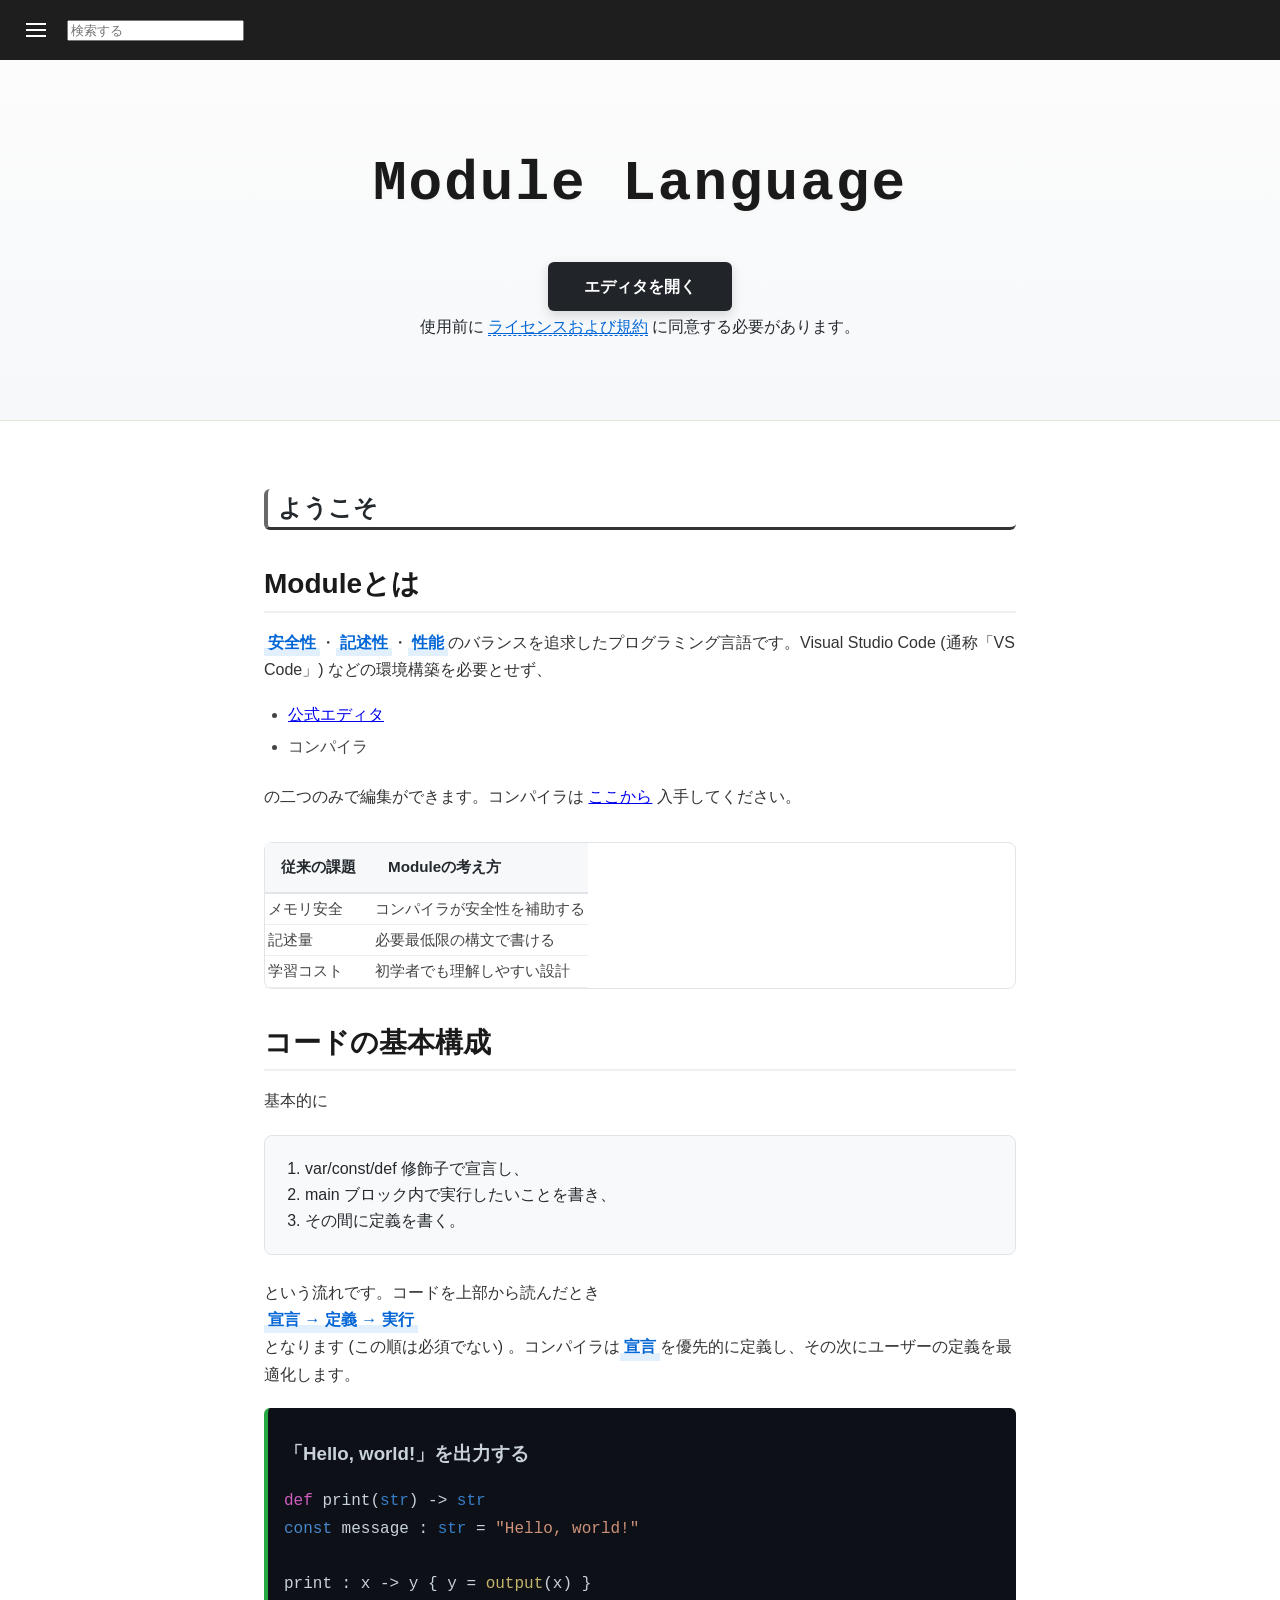
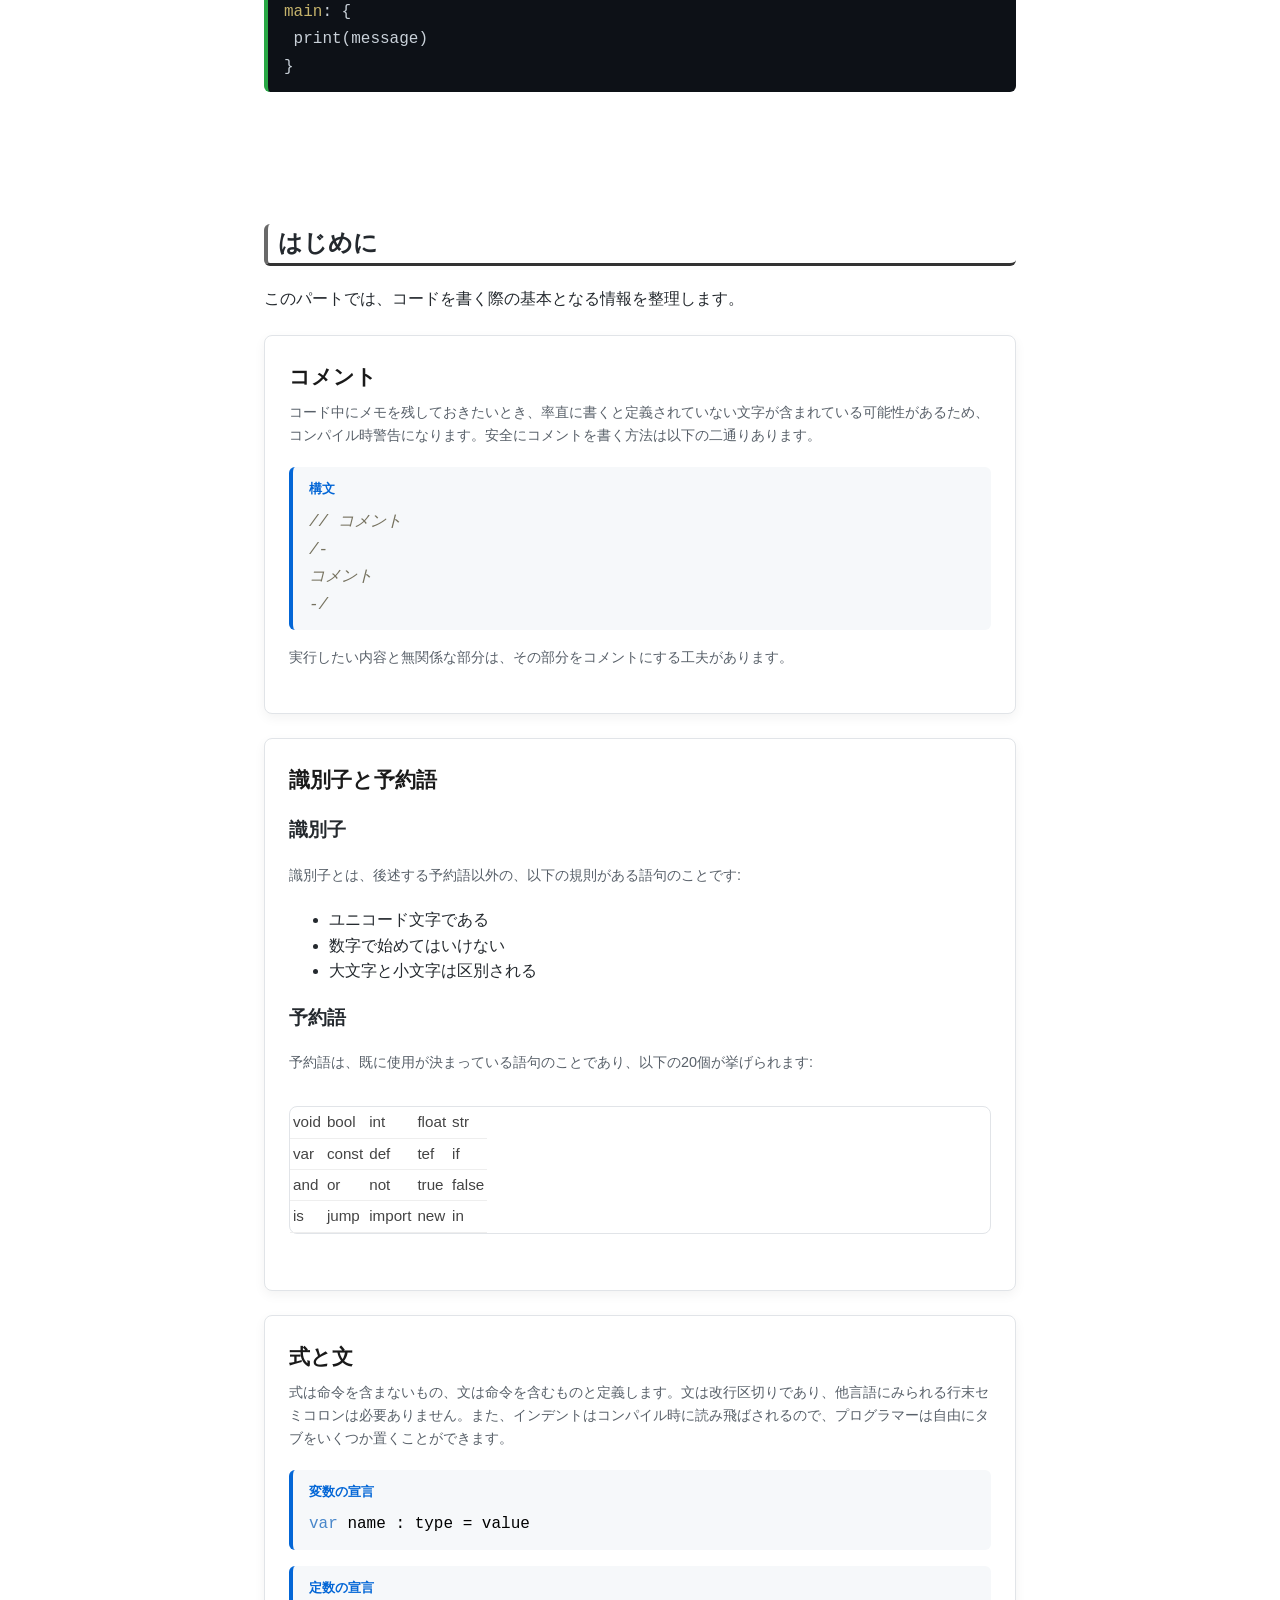
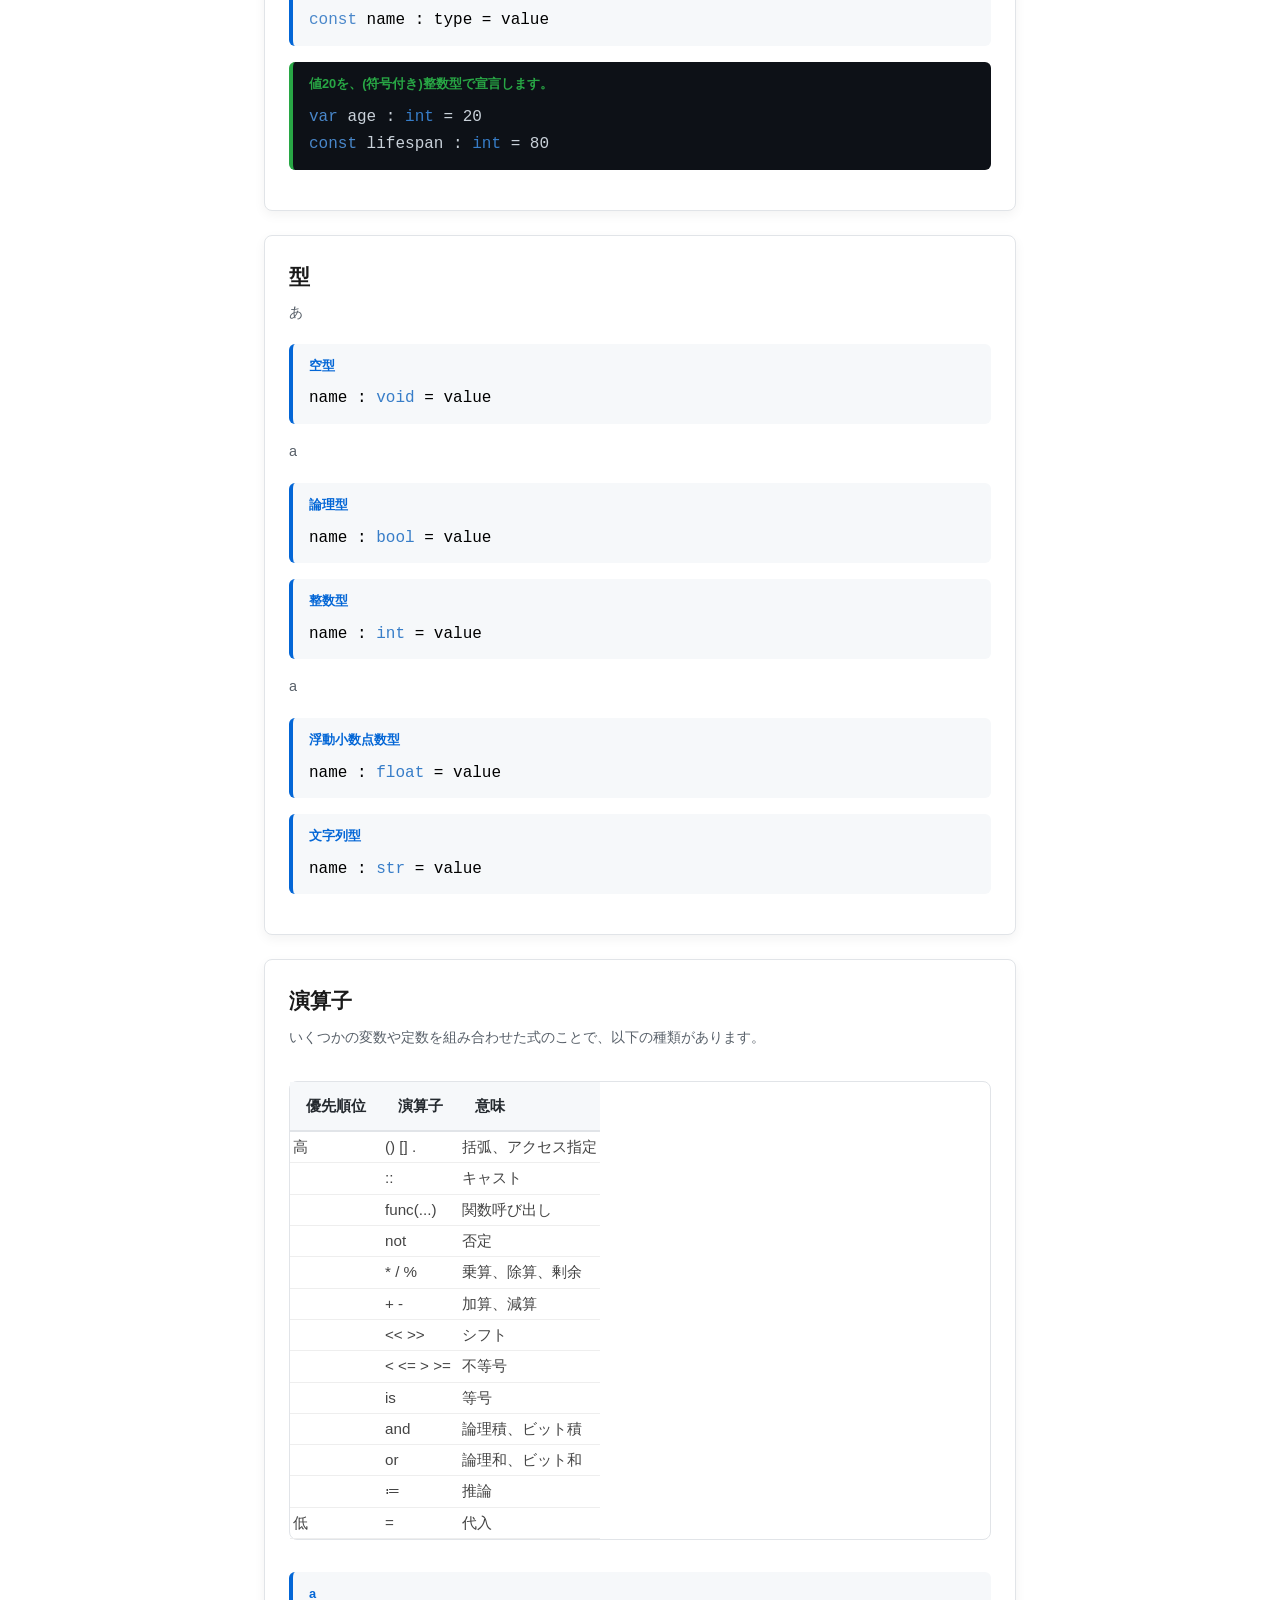
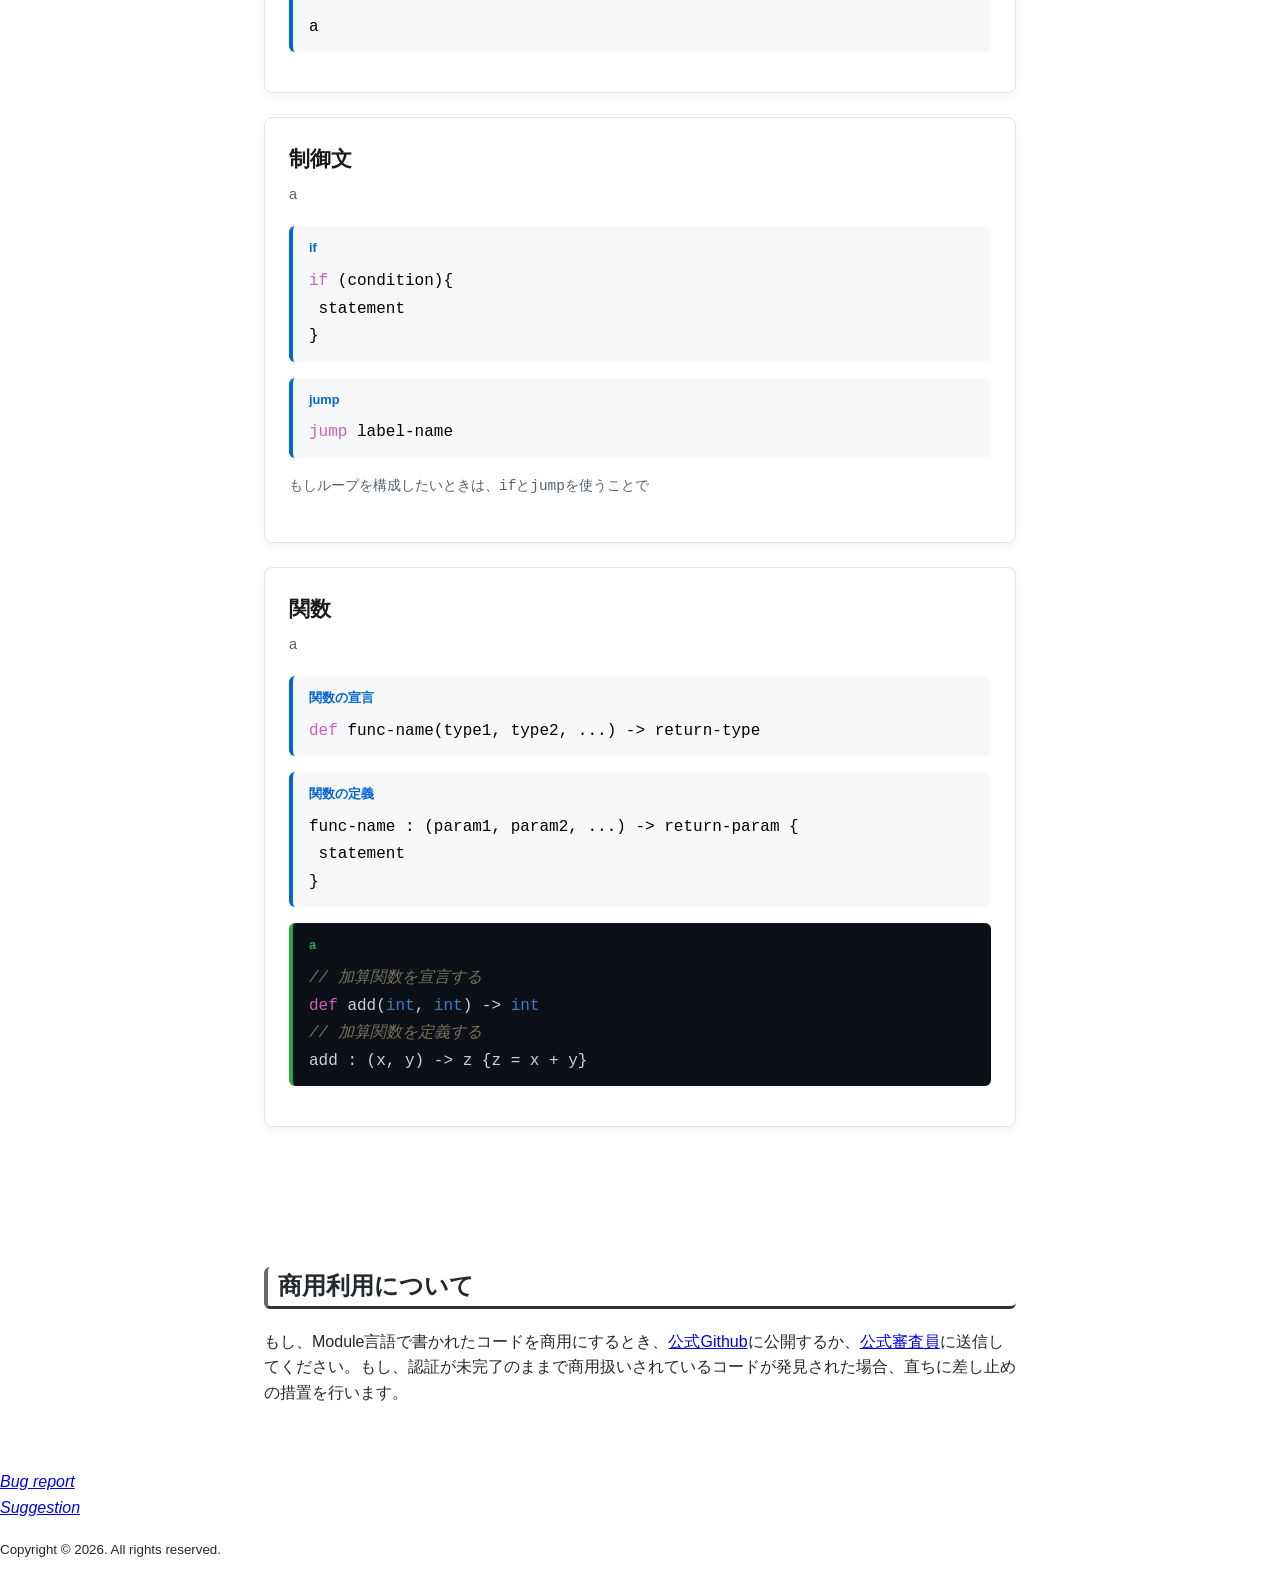
==== index.html @ ec02c4df "Update index.html" ====
<!DOCTYPE html>
<html lang="ja">
<head>
  <meta charset="UTF-8"><meta name="viewport" content="width=device-width, initial-scale=1.0"><meta name="description" content="Module Programming Language"><meta name="author" content="Hiraku Yamana">
  <title>Module Document</title>
  <style>
    html {scroll-behavior: smooth; scroll-padding-top: 65px;}
    body {font-family: 'Segoe UI', sans-serif; margin: 0; color: #24292e; background-color: #fff; line-height: 1.6;}
    header {display: flex; justify-content: space-between; padding: 0 20px; height: 60px; background-color: #1e1e1e; position: sticky; top: 0; z-index: 1001;}
    .header-left {display: flex; align-items: center; gap: 15px; margin: 0;}
    .menu-trigger {display: flex; font-size: large; flex-direction: column; gap: 4px; color: #fff; background: none; border: none;}
    .menu-trigger:hover {cursor: pointer;}
    .menu-trigger span {display: block; width: 20px; height: 2px; background-color: #fff;}
    nav {position: fixed; width: 260px; height: calc(100vh - 60px); top: 60px; background-color: #1e1e1e; color: #ccc; left: -260px; transition: left 0.4s; overflow-y: auto; padding: 1.5rem 0; box-sizing: border-box; z-index: 1000;}
    nav.active {left: 0;}
    nav p {margin: 1.5rem 0 0.5rem 0; padding: 0 1.5rem; font-size: 0.85rem; font-weight: bold; text-transform: uppercase; color: #8b949e;}
    nav p a {color: #8b949e; text-decoration: none; transition: color 0.2s;}
    nav p a:hover {color: #fff;}
    nav ul {list-style: none; padding: 0; margin: 0;}
    nav > ul > li {padding: 0.5rem 1.5rem; font-size: 0.95rem; color: #e6edf3; cursor: pointer; transition: all 0.2s;}
    nav > ul > li:hover {background-color: #2d2d2d; color: #fff;}
    nav ul ul {margin-top: 0.25rem; padding-left: 1rem; border-left: 1px solid #333; margin-left: 0.5rem;}
    nav ul ul li {padding: 0.35rem 0.75rem; font-size: 0.85rem; color: #8b949e; cursor: pointer; transition: color 0.2s;}
    nav ul ul li:hover {color: #58a6ff; background: none;}
    #title {display: flex; flex-direction: column; align-items: center; justify-content: center; text-align: center; padding: 5rem 2rem; background: linear-gradient(180deg, #fcfcfc 0%, #f6f8fa 100%); border-bottom: 1px solid #e1e4d8;}
    .htitle {font-family: 'Courier New', Courier, monospace; font-size: 3.5rem; font-weight: bold; color: #1a1a1a; letter-spacing: 2px; margin: 0 0 2rem 0; text-shadow: 0 2px 4px rgba(0, 0, 0, 0.03);}
    .open-box {cursor: pointer; display: inline-flex; align-items: center; background-color: #212529; color: #fff; padding: 12px 36px; border-radius: 6px; text-decoration: none; font-size: 1rem; font-weight: bold; box-shadow: 0 4px 12px rgba(0, 0, 0, 0.15); transition: all 0.3s ease;}
    .open-box:hover {transform: translateY(-2px);}
    #welcome h2 {font-size: 1.75rem; color: #1a1a1a; margin-top: 2rem; margin-bottom: 1rem; padding-bottom: 0.25rem; border-bottom: 2px solid #f0f0f0;}
    #welcome p {font-size: 1rem; color: #333; line-height: 1.7; margin-bottom: 1.25rem;}
    #welcome ul {padding-left: 1.5rem; margin-bottom: 1.5rem;}
    #welcome ul li {font-size: 1rem; color: #444; margin-bottom: 0.5rem; line-height: 1.5;}
    #welcome ol {padding: 1.3rem 1.3rem 1.3rem 2.5rem; margin-bottom: 1.5rem; background-color: #f8f9fa; border-radius: 8px; border: 1px solid #e1e4e8;}
    #welcome ol ul {font-size: 1rem; color: #24292e; margin-bottom: 0.75rem;}
    #welcome strong {display: inline-block; background: linear-gradient(transparent 70%, #e2f0fd 70%); padding: 0 4px; color: #0366d6;}
    table {width: 100%; border-collapse: collapse; margin: 2rem 0; font-size: 0.95rem; border-radius: 8px; border: 1px solid #e1e4e8; display: block;}
    th {background-color: #f6f8fa; color: #24292e; font-weight: bold; text-align: left; padding: 12px 16px; border-bottom: 2px solid #e1e4e8;}
    td {color: #444; border-bottom: 1px solid #eee; padding: 3px;}
    main section {max-width: 800px; margin: 0 auto; padding: 3rem 1.5rem; box-sizing: border-box;}
    main section#title {max-width: 100%; padding: 5rem 2rem;}
    h1 {border-bottom: 3px solid #333; border-left: 4px solid #696969; padding-left: 10px; font-weight: 600; border-radius: 6px;}
    .keyword {color: #ce5dbd;}
    .function {color: #c5b36b;}
    .string {color: #ce9178;}
    .comment {color: #75715e; font-style: italic;}
    .type {color: #377dc8;}
    .modify {color: #4987ca;}
    .error {color: #cf4c4c;}
    .ref-card {max-width: 800px; margin: 1.5rem auto; padding: 1.5rem; border: 1px solid #e1e4e8; border-radius: 8px; background: #fff; box-shadow: 0 4px 12px rgba(0, 0, 0, 0.05); font-family: sans-serif;}
    .ref-title {margin-top: 0; margin-bottom: 0.5rem; font-size: 1.3rem; color: #1a1a1a;}
    .ref-description {color: #586069; font-size: 0.9rem; margin-top: 0; margin-bottom: 1.25rem;}
    .ref-section {margin-bottom: 1rem; padding: 0.75rem 1rem; border-radius: 6px;}
    .section-label {margin-top: 0; margin-bottom: 0.5rem; font-size: 0.8rem; font-weight: bold;}
    .syntax-box {background: #f6f8fa; border-left: 4px solid #0366d6;}
    .syntax-box .section-label {color: #0366d6;}
    .syntax-box code {color: #000; font-family: 'Courier New', Courier, monospace;}
    .example-box {background: #0d1117; border-left: 4px solid #28a745; color: #c9d1d9;}
    .example-box .section-label {color: #28a745;}
    .example-box code {margin: 0; overflow-x: auto; font-family: 'Courier New', Courier, monospace;}
  </style>
</head>
<body>
  <header>
    <div class="header-left">
      <button class="menu-trigger" id="menu-trigger"><span></span><span></span><span></span></button>
      <p><input type="text" spellcheck="true" placeholder="検索する"></p>
    </div>
    <nav>
      <p><a href="#welcome">ようこそ</a></p>
      <ul><li><a href="#about">Moduleとは</a></li><li><a href="#basis">コードの基本構成</a></li></ul>
      <p><a href="#begin">はじめに</a></p>
      <ul>
        <li><a href="#types">型</a><ul><li>基本型 (Fundamental Type)<ul><li>空型</li><li>論理型</li><li>整数型</li><li>浮動小数点数型</li><li>文字列型</li></ul></li><li>構造型 (Structure Type)<ul><li>集合型</li><li>配列型</li></ul></li><li>参照型 (Reference Type)</li><li>特殊型 (Irregular Type)</li></ul></li>
        <li><a href="#operators">演算子</a><ul><li>単項演算子<ul><li>正化演算子</li><li>負化演算子</li></ul></li><li>二項演算子<ul><li>算術演算子</li><li>代入演算子</li><li>論理演算子</li><li>ビット演算子</li><li>シフト演算子</li><li>推論演算子</li></ul></li><li>複合演算子</li></ul></li>
        <li><a href="#control">制御文</a><ul><li>if</li><li>jump</li></ul></li>
        <li><a href="#func">関数</a></li>
        <li><a href="#namespace">名前空間</a></li>
        <li><a href="#stdlib">標準ライブラリ</a></li>
        <li><a href="#appendix">付録</a><ul><li>拡張バッカス・ナウア記法(EBNF)</li><li>中間表現(MIR)</li></ul></li>
      </ul>
    </nav>
  </header>
  <main>
    <section id="title">
      <span class="htitle">Module Language</span>
      <span class="open-box" id="open-box" onclick="window.open('./code.html')">エディタを開く</span>
      <article style="margin-top: 3px;">使用前に <a href="./agreement.html" style="color: #0366d6; border-bottom: 1px dashed #0366d6;">ライセンスおよび規約</a> に同意する必要があります。</article>
    </section>
    <section id="welcome">
      <h1>ようこそ</h1>
      <h2 id="about">Moduleとは</h2>
      <p><strong>安全性</strong>・<strong>記述性</strong>・<strong>性能</strong>のバランスを追求したプログラミング言語です。Visual Studio Code (通称<q>VS Code</q>) などの環境構築を必要とせず、</p>
      <ul>
        <li><a href="#title">公式エディタ</a></li>
        <li>コンパイラ</li>
      </ul>
      <p>の二つのみで編集ができます。コンパイラは <a href="#" onclick="addEventListener('click', () => {if (confirm('ダウンロードしますか？')){window.open('./compiler.zip');}})">ここから</a> 入手してください。</p>
      <table>
        <thead><tr><th>従来の課題</th><th>Moduleの考え方</th></tr></thead>
        <tbody>
          <tr><td>メモリ安全</td><td>コンパイラが安全性を補助する</td></tr>
          <tr><td>記述量</td><td>必要最低限の構文で書ける</td></tr>
          <tr><td>学習コスト</td><td>初学者でも理解しやすい設計</td></tr>
        </tbody>
      </table>
      <h2 id="basis">コードの基本構成</h2>
      <p>基本的に</p>
      <ol>
        <li> var/const/def 修飾子で宣言し、</li>
        <li> main ブロック内で実行したいことを書き、</li>
        <li>その間に定義を書く。</li>
      </ol>
      <p>という流れです。コードを上部から読んだとき<br><strong>宣言 → 定義 → 実行</strong><br>となります (この順は必須でない) 。コンパイラは<strong>宣言</strong>を優先的に定義し、その次にユーザーの定義を最適化します。</p>
      <section class="ref-section example-box">
        <h3 class="example-label"><q>Hello, world!</q>を出力する</h3>
        <code><span class="keyword">def</span> print(<span class="type">str</span>) -&gt; <span class="type">str</span><br><span class="modify">const</span> message : <span class="type">str</span> = <span class="string">"Hello, world!"</span><br><br>print : x -&gt; y { y = <span class="function">output</span>(x) }<br><span class="function">main</span>: {<br>&nbsp;print(message)<br>}</code>
      </section>
    </section>
    <section id="begin">
      <h1>はじめに</h1>
      <p>このパートでは、コードを書く際の基本となる情報を整理します。</p>
      <div class="ref-card">
        <h2 class="ref-title">コメント</h2>
        <p class="ref-description">コード中にメモを残しておきたいとき、率直に書くと定義されていない文字が含まれている可能性があるため、コンパイル時警告になります。安全にコメントを書く方法は以下の二通りあります。</p>
        <section class="ref-section syntax-box">
          <h3 class="section-label">構文</h3>
          <code><span class="comment">// コメント</span><br><span class="comment">/-<br> コメント<br>-/</span></code>
        </section>
        <p class="ref-description">実行したい内容と無関係な部分は、その部分をコメントにする工夫があります。</p>
      </div>
      <div class="ref-card">
        <h2 class="ref-title">識別子と予約語</h2>
        <h3>識別子</h3>
        <p class="ref-description">識別子とは、後述する予約語以外の、以下の規則がある語句のことです:</p>
        <ul><li>ユニコード文字である</li><li>数字で始めてはいけない</li><li>大文字と小文字は区別される</li></ul>
        <h3>予約語</h3>
        <p class="ref-description">予約語は、既に使用が決まっている語句のことであり、以下の20個が挙げられます:</p>
        <table>
          <tbody>
            <tr><td>void</td><td>bool</td><td>int</td><td>float</td><td>str</td></tr>
            <tr><td>var</td><td>const</td><td>def</td><td>tef</td><td>if</td></tr>
            <tr><td>and</td><td>or</td><td>not</td><td>true</td><td>false</td></tr>
            <tr><td>is</td><td>jump</td><td>import</td><td>new</td><td>in</td></tr>
          </tbody>
        </table>
      </div>
      <div class="ref-card">
        <h2 class="ref-title">式と文</h2>
        <p class="ref-description">式は命令を含まないもの、文は命令を含むものと定義します。文は改行区切りであり、他言語にみられる行末セミコロンは必要ありません。また、インデントはコンパイル時に読み飛ばされるので、プログラマーは自由にタブをいくつか置くことができます。</p>
        <section class="ref-section syntax-box">
          <h3 class="section-label">変数の宣言</h3>
          <code><span class="modify">var</span> name : type = value</code>
        </section>
        <section class="ref-section syntax-box">
          <h3 class="section-label">定数の宣言</h3>
          <code><span class="modify">const</span> name : type = value</code>
        </section>
        <section class="ref-section example-box">
          <h3 class="section-label">値20を、(符号付き)整数型で宣言します。</h3>
          <code><span class="modify">var</span> age : <span class="type">int</span> = 20<br><span class="modify">const</span> lifespan : <span class="type">int</span> = 80</code>
        </section>
      </div>
      <div class="ref-card" id="types">
        <h2 class="ref-title">型</h2>
        <p class="ref-description">あ</p>
        <section class="ref-section syntax-box">
          <h3 class="section-label">空型</h3>
          <code>name : <span class="type">void</span> = value</code>
        </section>
        <p class="ref-description">a</p>
        <section class="ref-section syntax-box">
          <h3 class="section-label">論理型</h3>
          <code>name : <span class="type">bool</span> = value</code>
        </section>
        <section class="ref-section syntax-box">
          <h3 class="section-label">整数型</h3>
          <code>name : <span class="type">int</span> = value</code>
        </section>
        <p class="ref-description">a</p>
        <section class="ref-section syntax-box">
          <h3 class="section-label">浮動小数点数型</h3>
          <code>name : <span class="type">float</span> = value</code>
        </section>
        <section class="ref-section syntax-box">
          <h3 class="section-label">文字列型</h3>
          <code>name : <span class="type">str</span> = value</code>
        </section>
      </div>
      <div class="ref-card" id="operators">
        <h2 class="ref-title">演算子</h2>
        <p class="ref-description">いくつかの変数や定数を組み合わせた式のことで、以下の種類があります。</p>
        <table>
          <thead><tr><th>優先順位</th><th>演算子</th><th>意味</th></tr></thead>
          <tbody>
            <tr><td>高</td><td>() [] .</td><td>括弧、アクセス指定</td></tr>
            <tr><td></td><td>::</td><td>キャスト</td></tr>
            <tr><td></td><td>func(...)</td><td>関数呼び出し</td></tr>
            <tr><td></td><td>not</td><td>否定</td></tr>
            <tr><td></td><td>* / %</td><td>乗算、除算、剰余</td></tr>
            <tr><td></td><td>+ -</td><td>加算、減算</td></tr>
            <tr><td></td><td>&lt;&lt; &gt;&gt;</td><td>シフト</td></tr>
            <tr><td></td><td>&lt; &lt;= &gt; &gt;=</td><td>不等号</td></tr>
            <tr><td></td><td>is</td><td>等号</td></tr>
            <tr><td></td><td>and</td><td>論理積、ビット積</td></tr>
            <tr><td></td><td>or</td><td>論理和、ビット和</td></tr>
            <tr><td></td><td>&coloneq;</td><td>推論</td></tr>
            <tr><td>低</td><td>=</td><td>代入</td></tr>
          </tbody>
        </table>
        <section class="ref-section syntax-box">
          <h3 class="section-label">a</h3>
          <code>a</code>
        </section>
      </div>
      <div class="ref-card" id="control">
        <h2 class="ref-title">制御文</h2>
        <p class="ref-description">a</p>
        <section class="ref-section syntax-box">
          <h3 class="section-label">if</h3>
          <code><span class="keyword">if</span> (condition){<br>&nbsp;statement<br>}</code>
        </section>
        <section class="ref-section syntax-box">
          <h3 class="section-label">jump</h3>
          <code><span class="keyword">jump</span> label-name</code>
        </section>
        <p class="ref-description">もしループを構成したいときは、<code>if</code>と<code>jump</code>を使うことで</p>
      </div>
      <div class="ref-card" id="func">
        <h2 class="ref-title">関数</h2>
        <p class="ref-description">a</p>
        <section class="ref-section syntax-box">
          <h3 class="section-label">関数の宣言</h3>
          <code><span class="keyword">def</span> func-name(type1, type2, ...) -&gt; return-type</code>
        </section>
        <section class="ref-section syntax-box">
          <h3 class="section-label">関数の定義</h3>
          <code>func-name : (param1, param2, ...) -&gt; return-param {<br>&nbsp;statement<br>}</code>
        </section>
        <section class="ref-section example-box">
          <h3 class="section-label">a</h3>
          <code><span class="comment">// 加算関数を宣言する</span><br><span class="keyword">def</span> add(<span class="type">int</span>, <span class="type">int</span>) -&gt; <span class="type">int</span><br><span class="comment">// 加算関数を定義する</span><br>add : (x, y) -&gt; z {z = x + y}</code>
        </section>
      </div>
    </section>
    <section id="licence">
      <h1>商用利用について</h1>
      <p>もし、Module言語で書かれたコードを商用にするとき、<a href="#">公式Github</a>に公開するか、<a href="#">公式審査員</a>に送信してください。もし、認証が未完了のままで商用扱いされているコードが発見された場合、直ちに差し止めの措置を行います。</p>
    </section>
  </main>
  <footer><address><a href="#">Bug report</a></address><address><a href="#">Suggestion</a></address><p><small>Copyright © 2026. All rights reserved.</small></p></footer>
  <script>document.addEventListener('DOMContentLoaded', () => {const navi = document.querySelector('nav'); const naviLinks = document.querySelectorAll('nav a'); document.getElementById('menu-trigger').addEventListener('click', () => {navi.classList.toggle('active');}); naviLinks.forEach(link => {link.addEventListener('click', () => {navi.classList.remove('active');});});});</script>
</body>
</html>
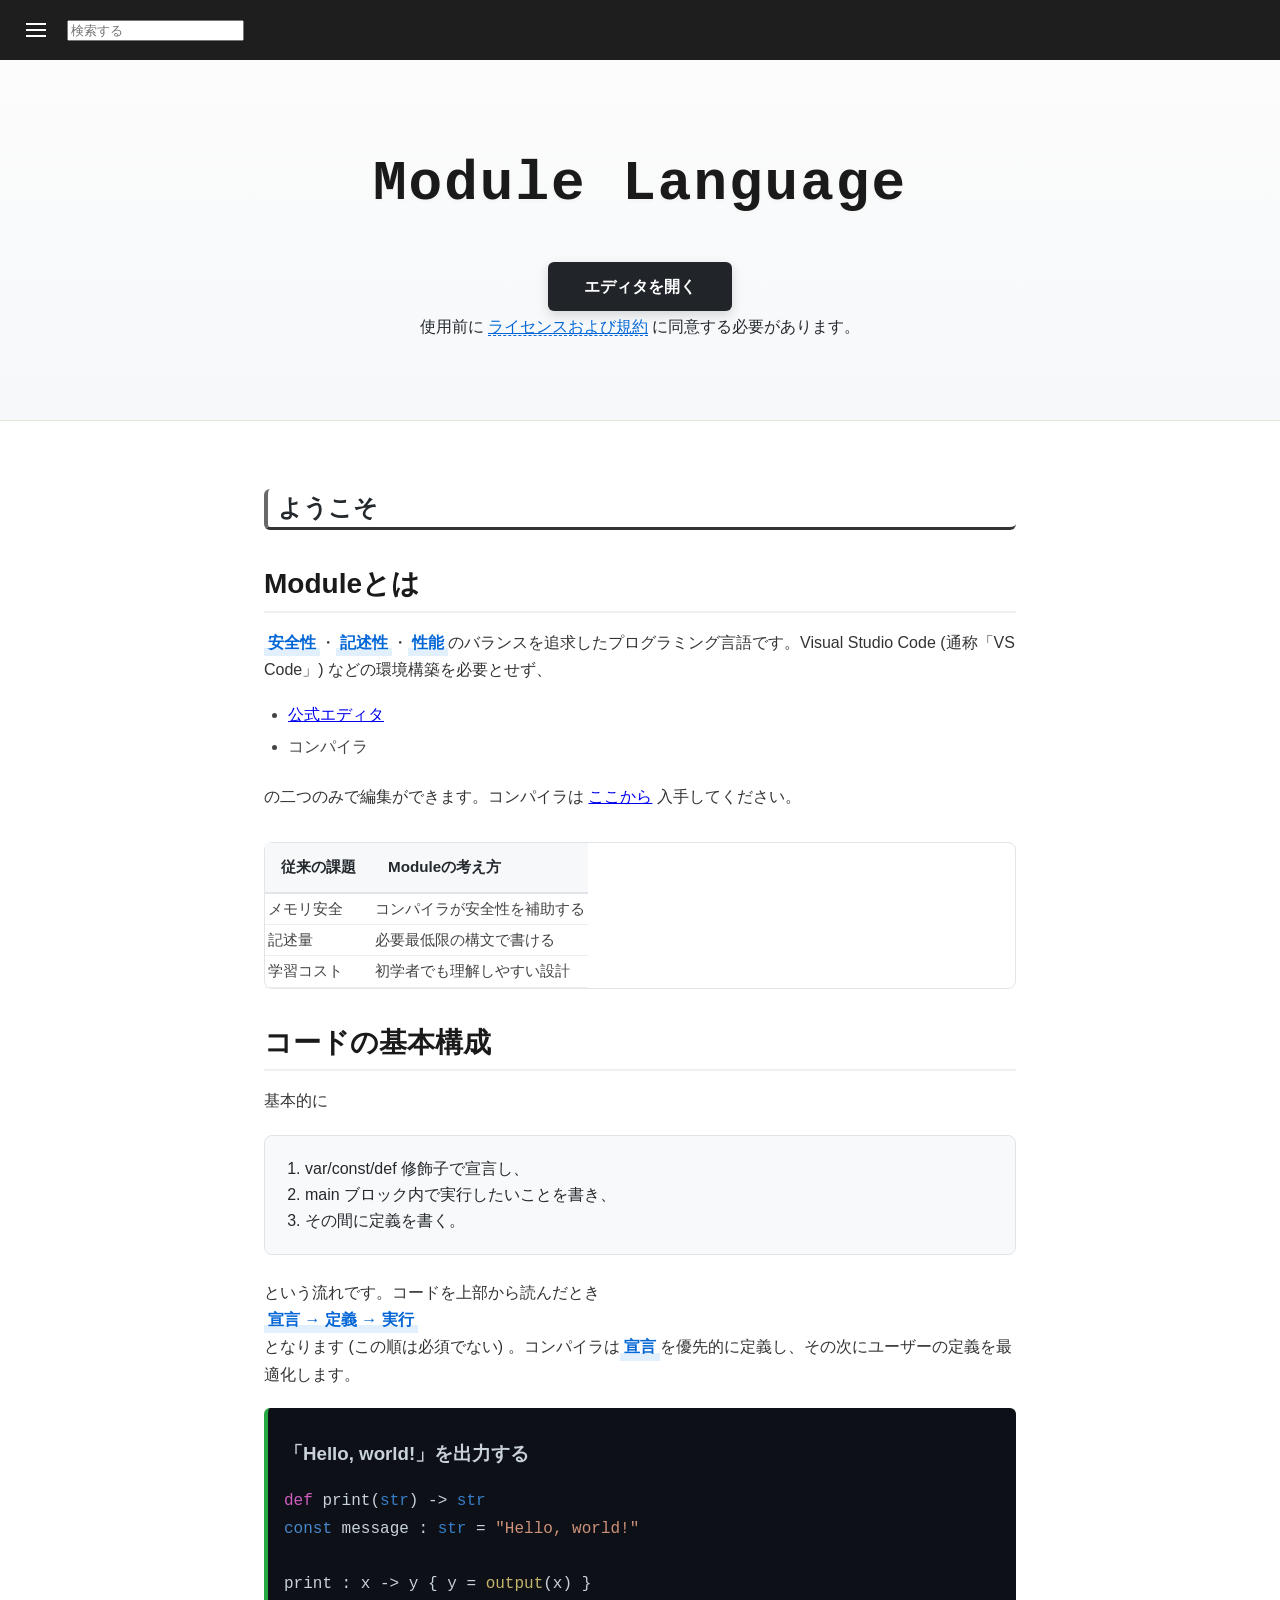
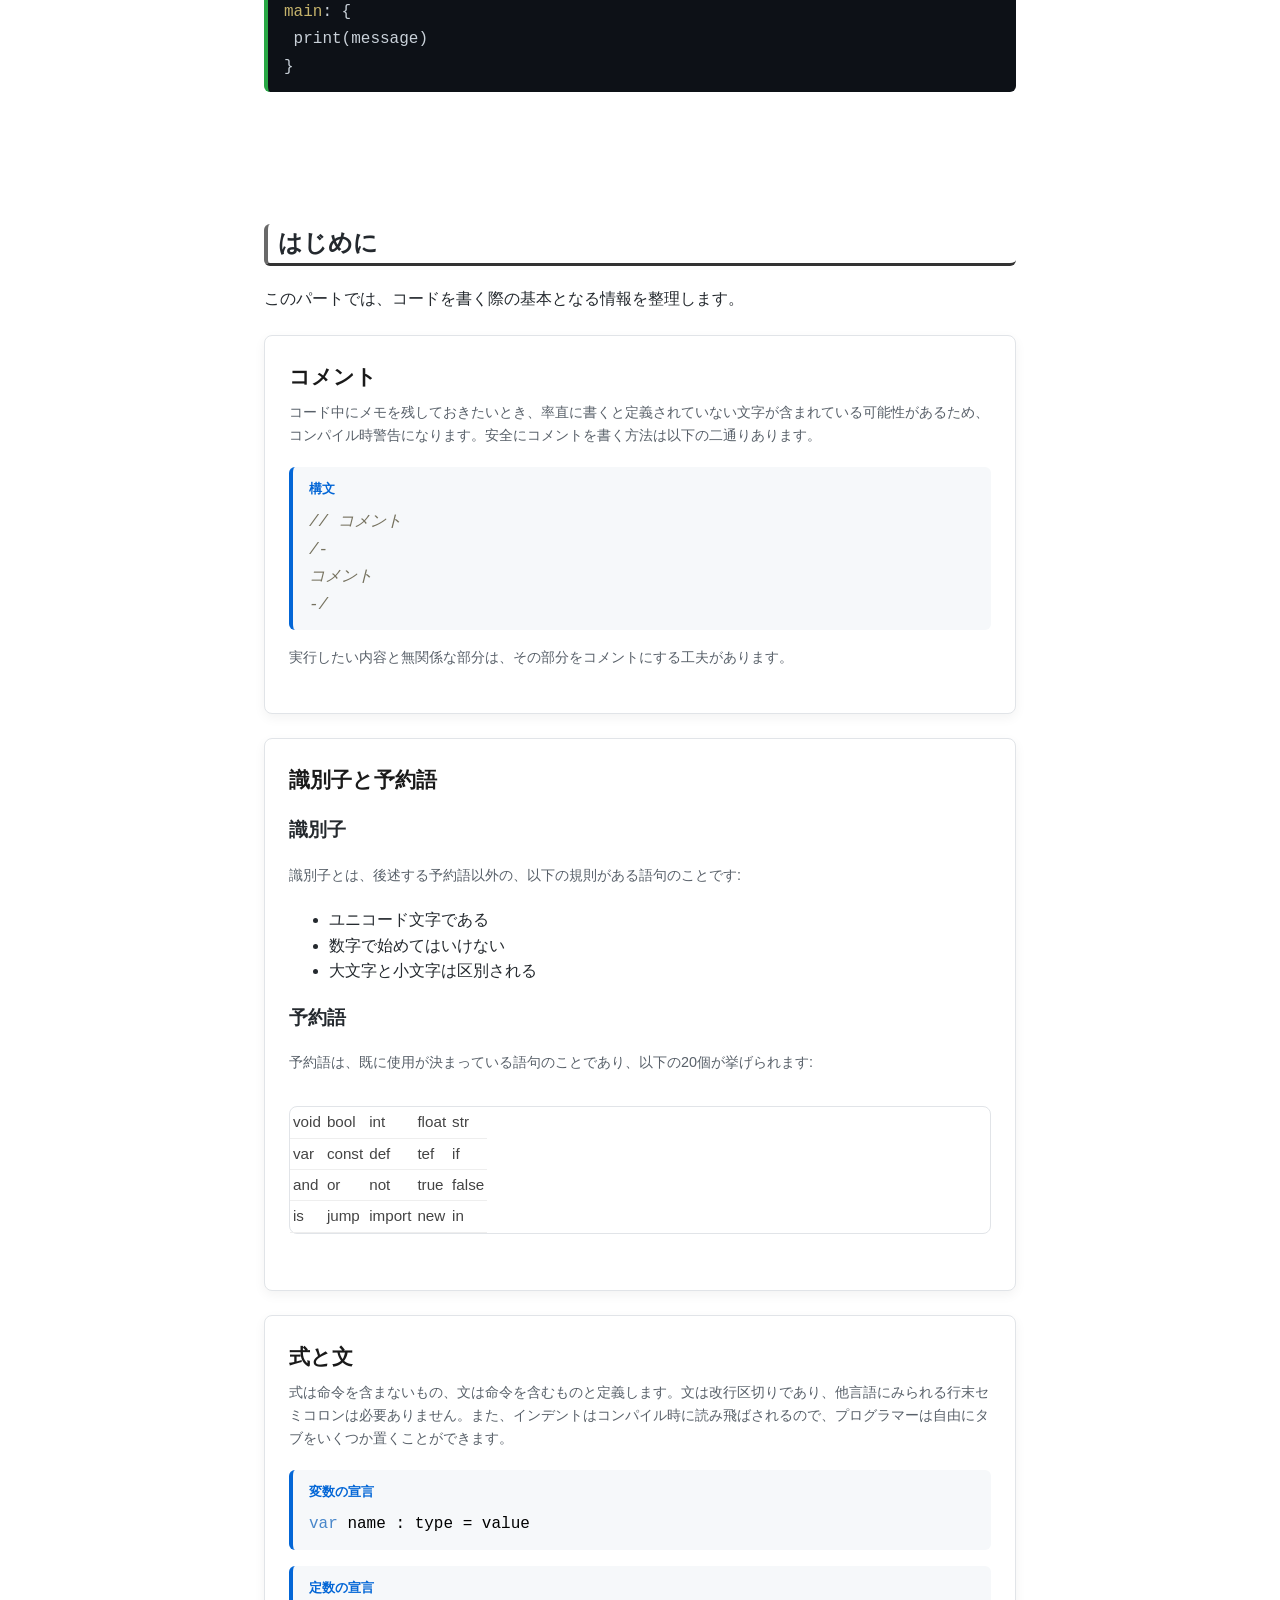
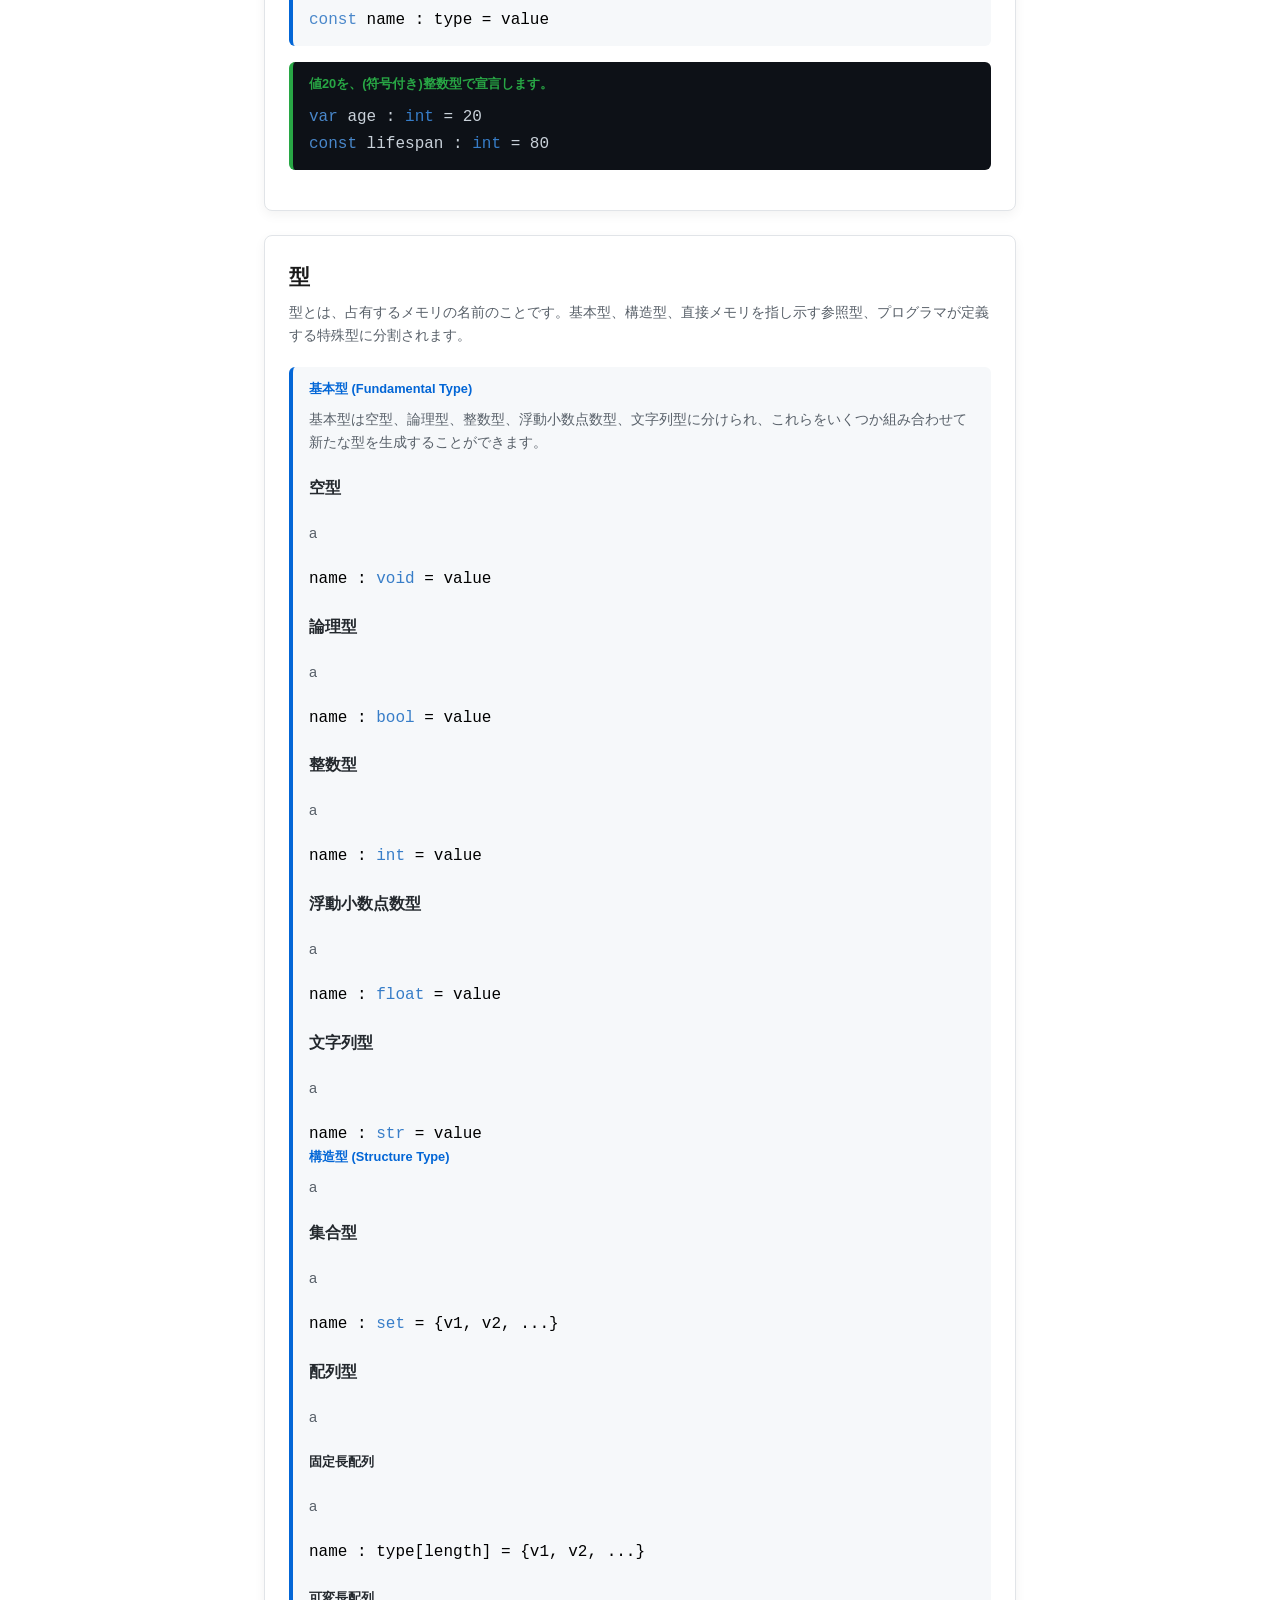
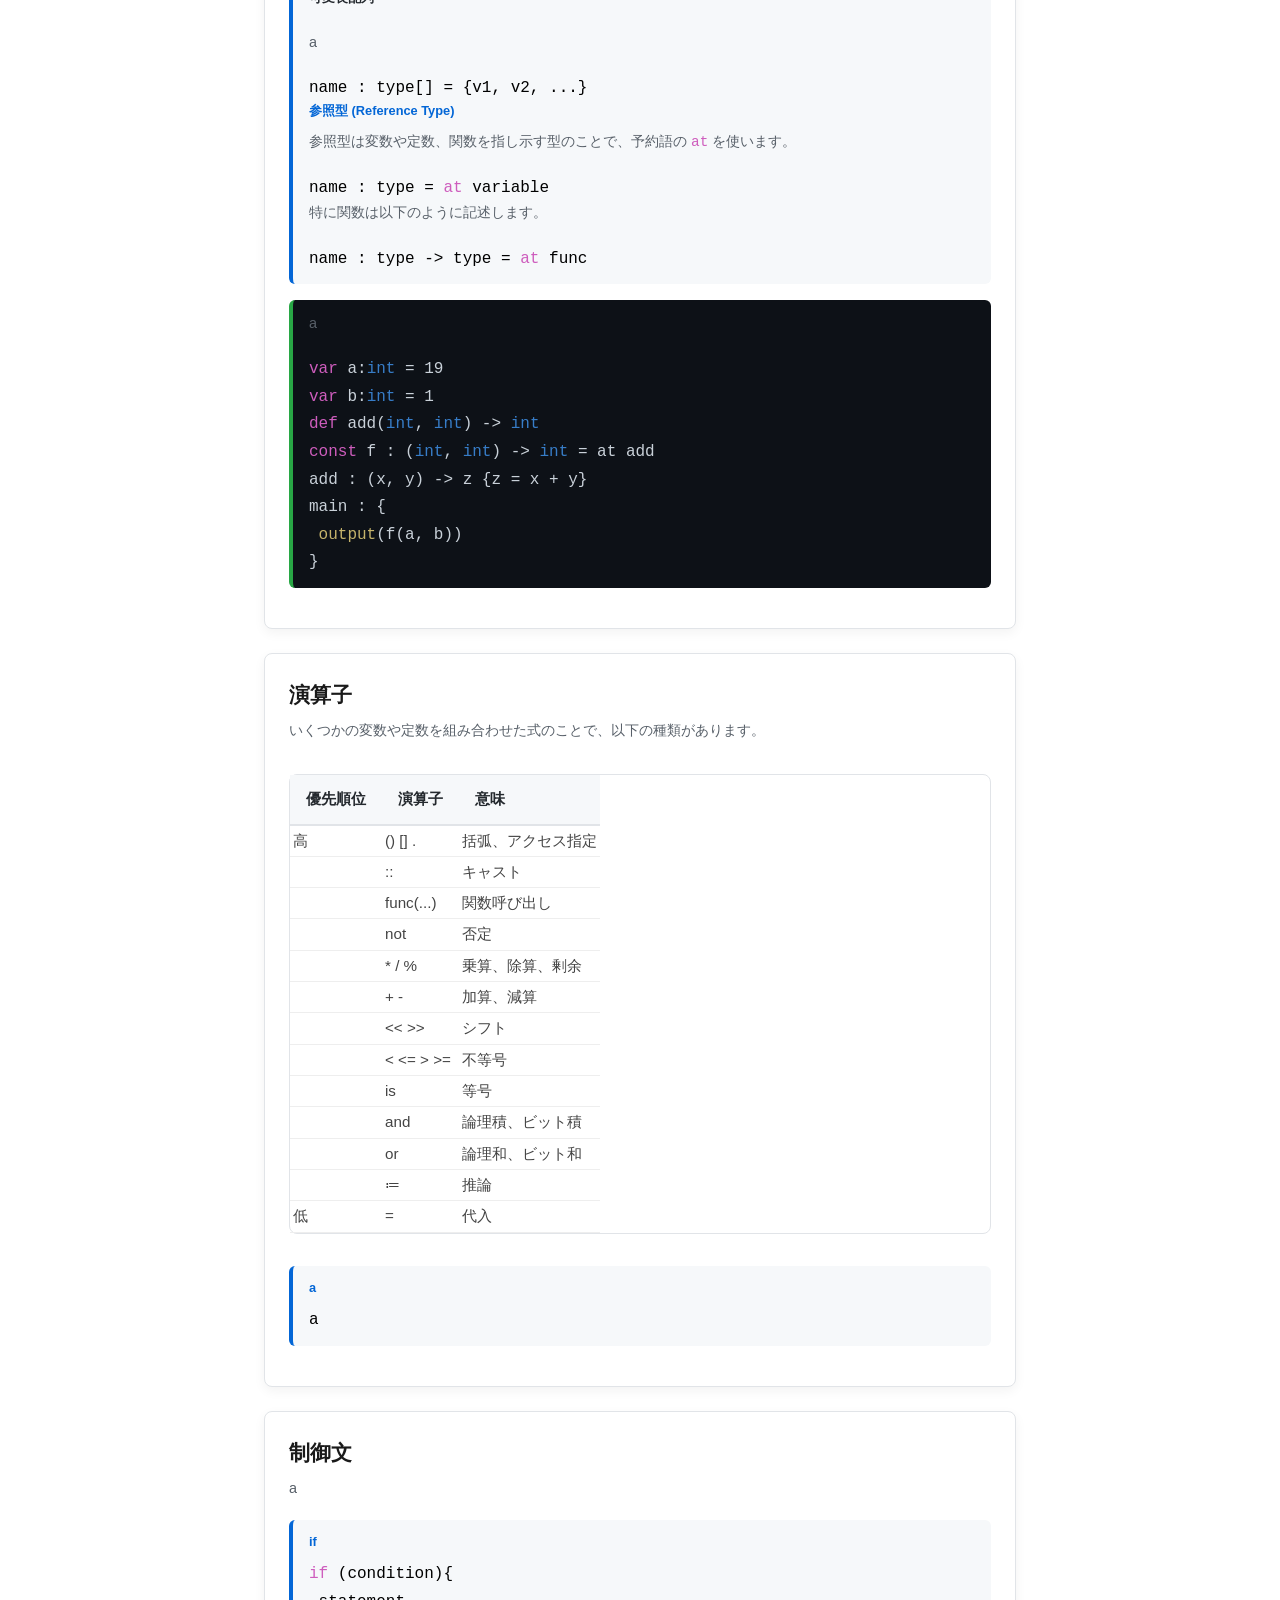
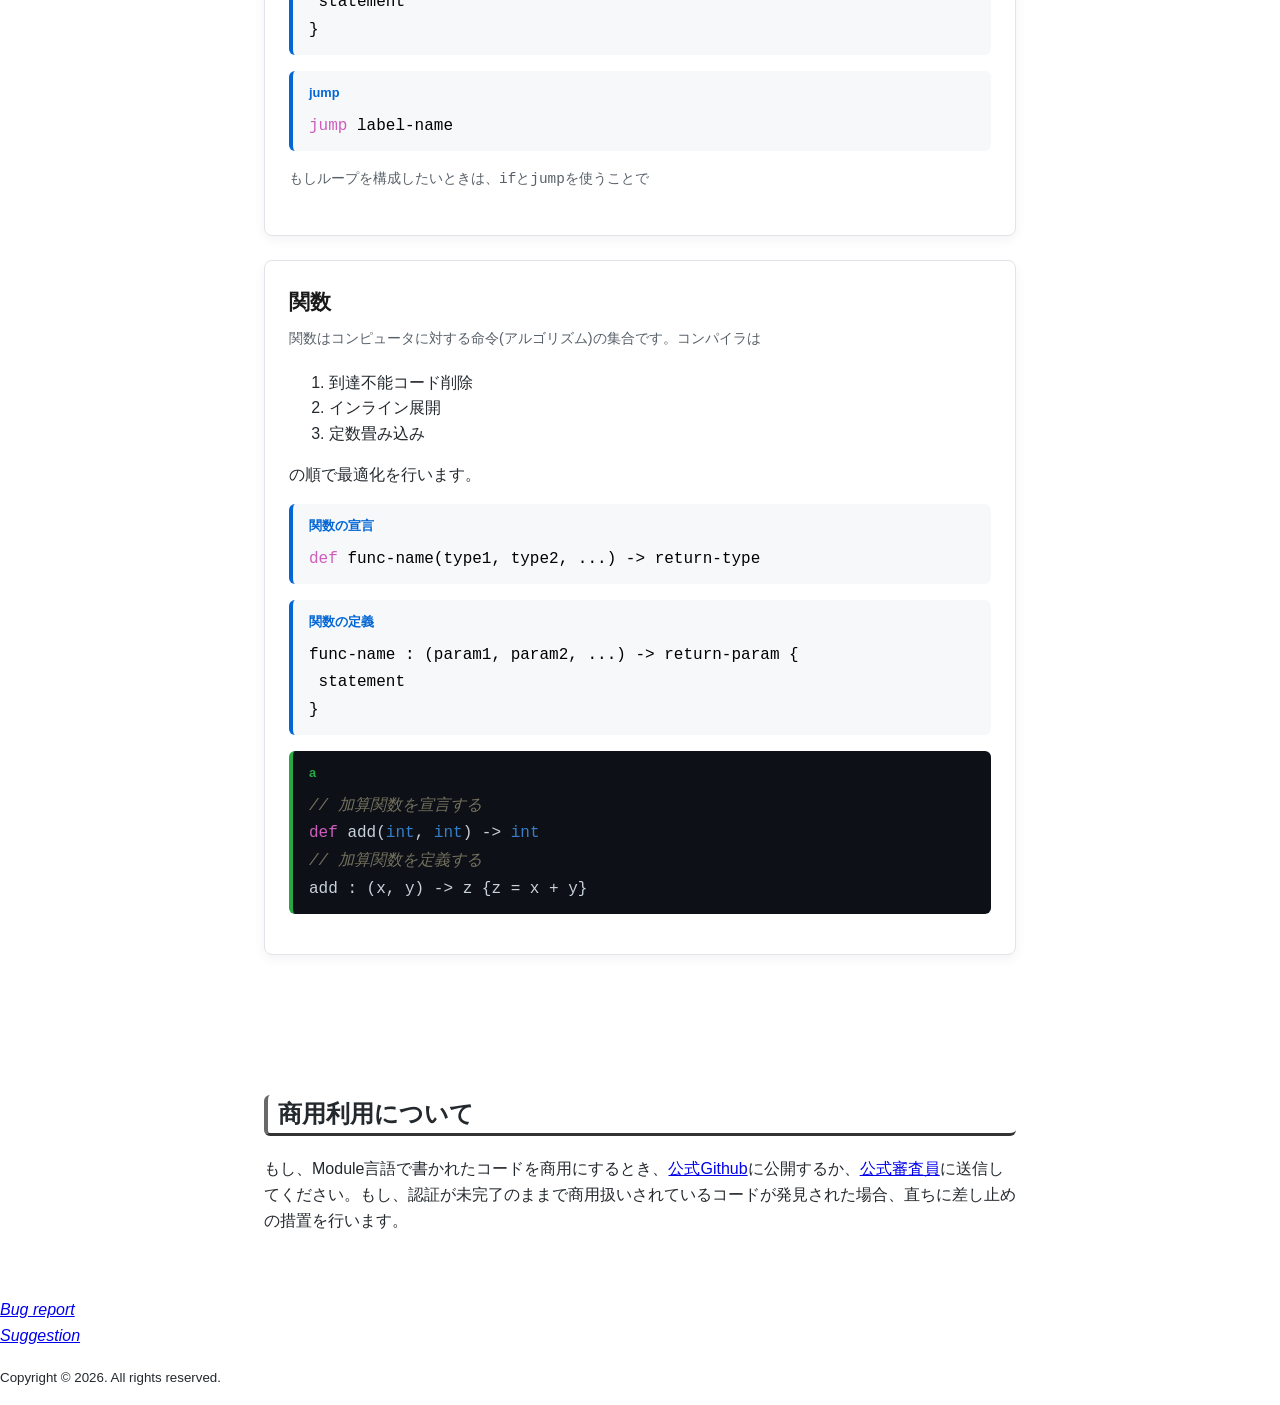
==== commit 4b6f591b: "Update index.html" ====
--- a/index.html
+++ b/index.html
@@ -162,29 +162,48 @@
       </div>
       <div class="ref-card" id="types">
         <h2 class="ref-title">型</h2>
-        <p class="ref-description">あ</p>
-        <section class="ref-section syntax-box">
-          <h3 class="section-label">空型</h3>
+        <p class="ref-description">型とは、占有するメモリの名前のことです。基本型、構造型、直接メモリを指し示す参照型、プログラマが定義する特殊型に分割されます。</p>
+        <section class="ref-section syntax-box">
+          <h3 class="section-label">基本型 (Fundamental Type)</h3>
+          <p class="ref-description">基本型は空型、論理型、整数型、浮動小数点数型、文字列型に分けられ、これらをいくつか組み合わせて新たな型を生成することができます。</p>
+          <h4>空型</h4>
+          <p class="ref-description">a</p>
           <code>name : <span class="type">void</span> = value</code>
-        </section>
-        <p class="ref-description">a</p>
-        <section class="ref-section syntax-box">
-          <h3 class="section-label">論理型</h3>
+          <h4>論理型</h4>
+          <p class="ref-description">a</p>
           <code>name : <span class="type">bool</span> = value</code>
-        </section>
-        <section class="ref-section syntax-box">
-          <h3 class="section-label">整数型</h3>
-          <code>name : <span class="type">int</span> = value</code>
-        </section>
-        <p class="ref-description">a</p>
-        <section class="ref-section syntax-box">
-          <h3 class="section-label">浮動小数点数型</h3>
-          <code>name : <span class="type">float</span> = value</code>
-        </section>
-        <section class="ref-section syntax-box">
-          <h3 class="section-label">文字列型</h3>
-          <code>name : <span class="type">str</span> = value</code>
-        </section>
+					<h4>整数型</h4>
+					<p class="ref-description">a</p>
+					<code>name : <span class="type">int</span> = value</code>
+					<h4>浮動小数点数型</h4>
+					<p class="ref-description">a</p>
+					<code>name : <span class="type">float</span> = value</code>
+					<h4>文字列型</h4>
+					<p class="ref-description">a</p>
+					<code>name : <span class="type">str</span> = value</code>
+					<h3 class="section-label">構造型 (Structure Type)</h3>
+					<p class="ref-description">a</p>
+					<h4>集合型</h4>
+					<p class="ref-description">a</p>
+					<code>name : <span class="type">set</span> = {v1, v2, ...}</code>
+					<h4>配列型</h4>
+					<p class="ref-description">a</p>
+					<h5>固定長配列</h5>
+					<p class="ref-description">a</p>
+					<code>name : type[length] = {v1, v2, ...}</code>
+					<h5>可変長配列</h5>
+					<p class="ref-description">a</p>
+					<code>name : type[] = {v1, v2, ...}</code>
+					<h3 class="section-label">参照型 (Reference Type)</h3>
+					<p class="ref-description">参照型は変数や定数、関数を指し示す型のことで、予約語の <code><span class="keyword">at</span></code> を使います。</p>
+					<code>name : type = <span class="keyword">at</span> variable</code>
+					<p class="ref-description">特に関数は以下のように記述します。</p>
+					<code>name : type -> type = <span class="keyword">at</span> func</code>
+        </section>
+				<section class="ref-section example-box">
+					<p class="ref-description">a</p>
+					<code><span class="keyword">var</span> a:<span class="type">int</span> = 19<br><span class="keyword">var</span> b:<span class="type">int</span> = 1<br><span class="keyword">def</span> add(<span class="type">int</span>, <span class="type">int</span>) -> <span class="type">int</span><br><span class="keyword">const</span> f : (<span class="type">int</span>, <span class="type">int</span>) -&gt; <span class="type">int</span> = <span class="leyword">at</span> add<br>add : (x, y) -&gt; z {z = x + y}<br>main : {<br>&nbsp;<span class="function">output</span>(f(a, b))<br>}</code>
+				</section>
       </div>
       <div class="ref-card" id="operators">
         <h2 class="ref-title">演算子</h2>
@@ -227,7 +246,7 @@
       </div>
       <div class="ref-card" id="func">
         <h2 class="ref-title">関数</h2>
-        <p class="ref-description">a</p>
+        <p class="ref-description">関数はコンピュータに対する命令(アルゴリズム)の集合です。コンパイラは<ol><li>到達不能コード削除</li><li>インライン展開</li><li>定数畳み込み</li></ol>の順で最適化を行います。</p>
         <section class="ref-section syntax-box">
           <h3 class="section-label">関数の宣言</h3>
           <code><span class="keyword">def</span> func-name(type1, type2, ...) -&gt; return-type</code>
@@ -246,7 +265,7 @@
       <h1>商用利用について</h1>
       <p>もし、Module言語で書かれたコードを商用にするとき、<a href="#">公式Github</a>に公開するか、<a href="#">公式審査員</a>に送信してください。もし、認証が未完了のままで商用扱いされているコードが発見された場合、直ちに差し止めの措置を行います。</p>
     </section>
-  </main>
+  </main><!-- $name value size -->
   <footer><address><a href="#">Bug report</a></address><address><a href="#">Suggestion</a></address><p><small>Copyright © 2026. All rights reserved.</small></p></footer>
   <script>document.addEventListener('DOMContentLoaded', () => {const navi = document.querySelector('nav'); const naviLinks = document.querySelectorAll('nav a'); document.getElementById('menu-trigger').addEventListener('click', () => {navi.classList.toggle('active');}); naviLinks.forEach(link => {link.addEventListener('click', () => {navi.classList.remove('active');});});});</script>
 </body>
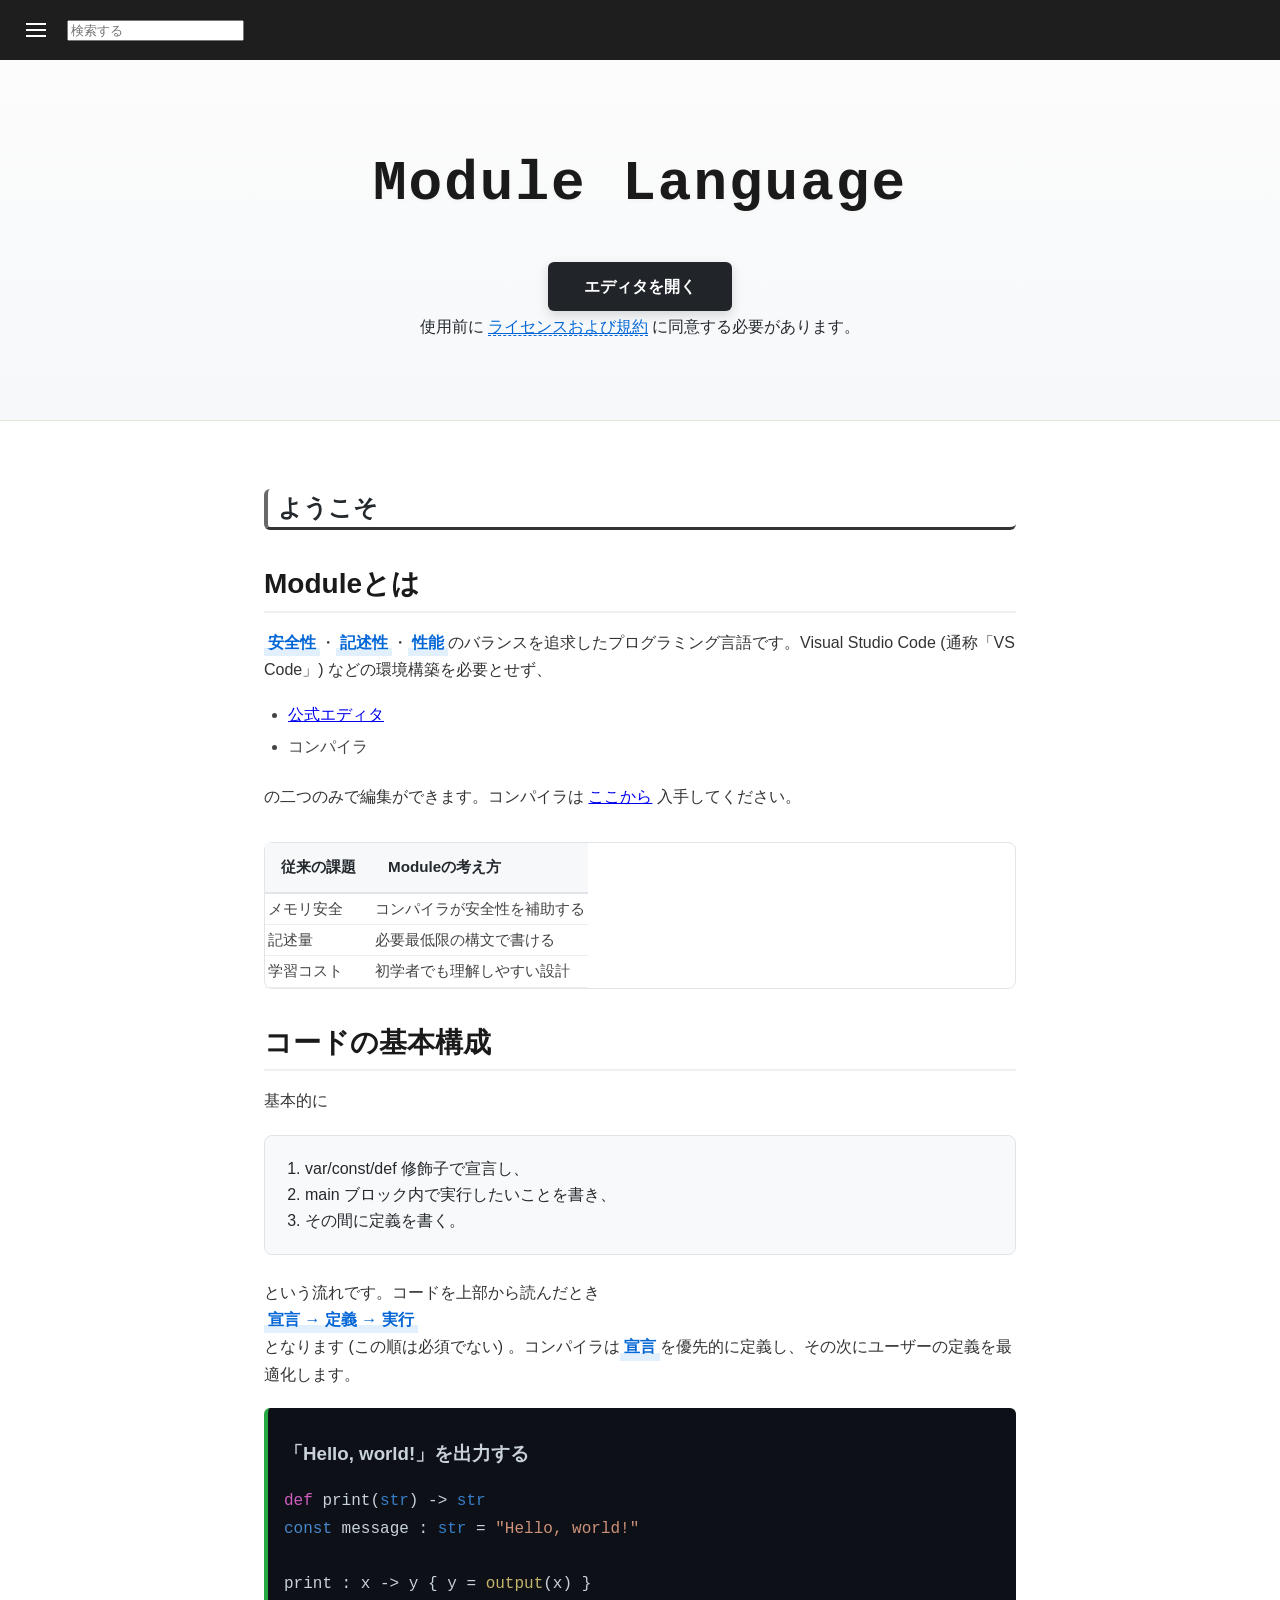
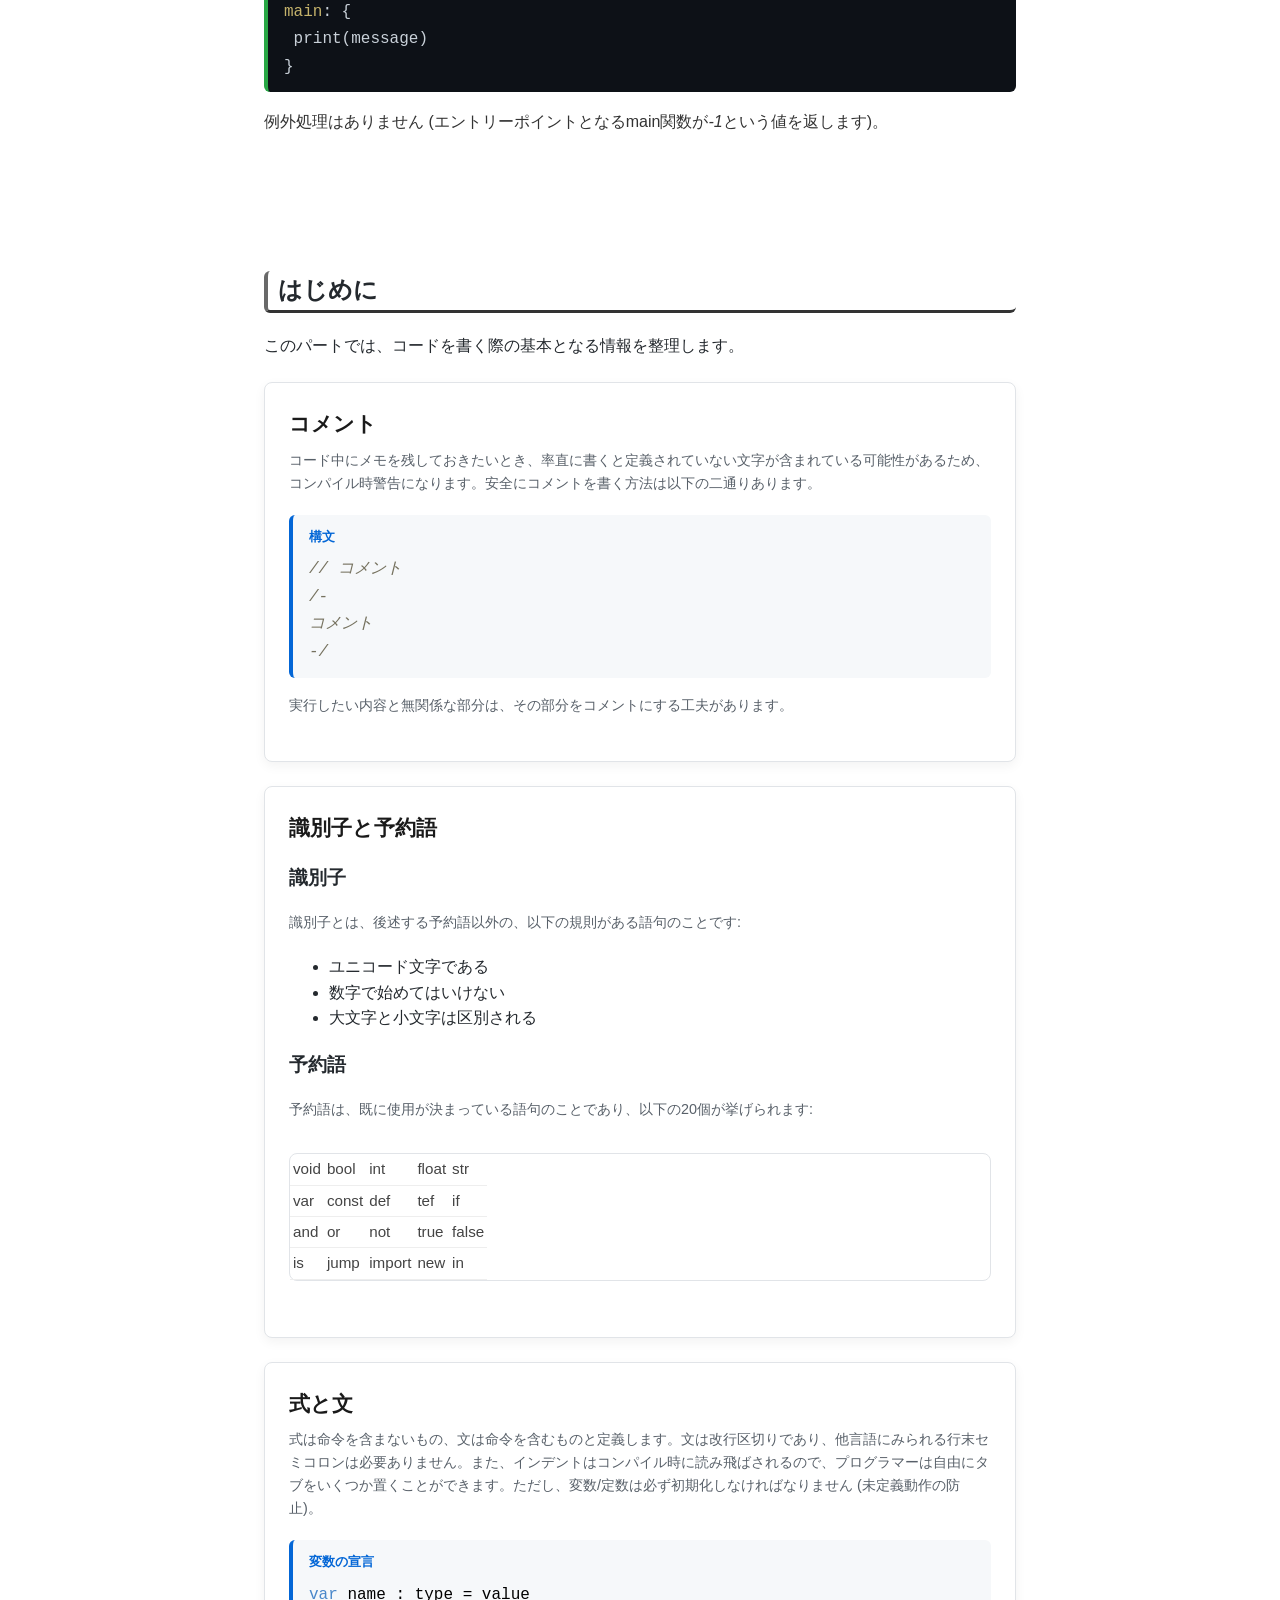
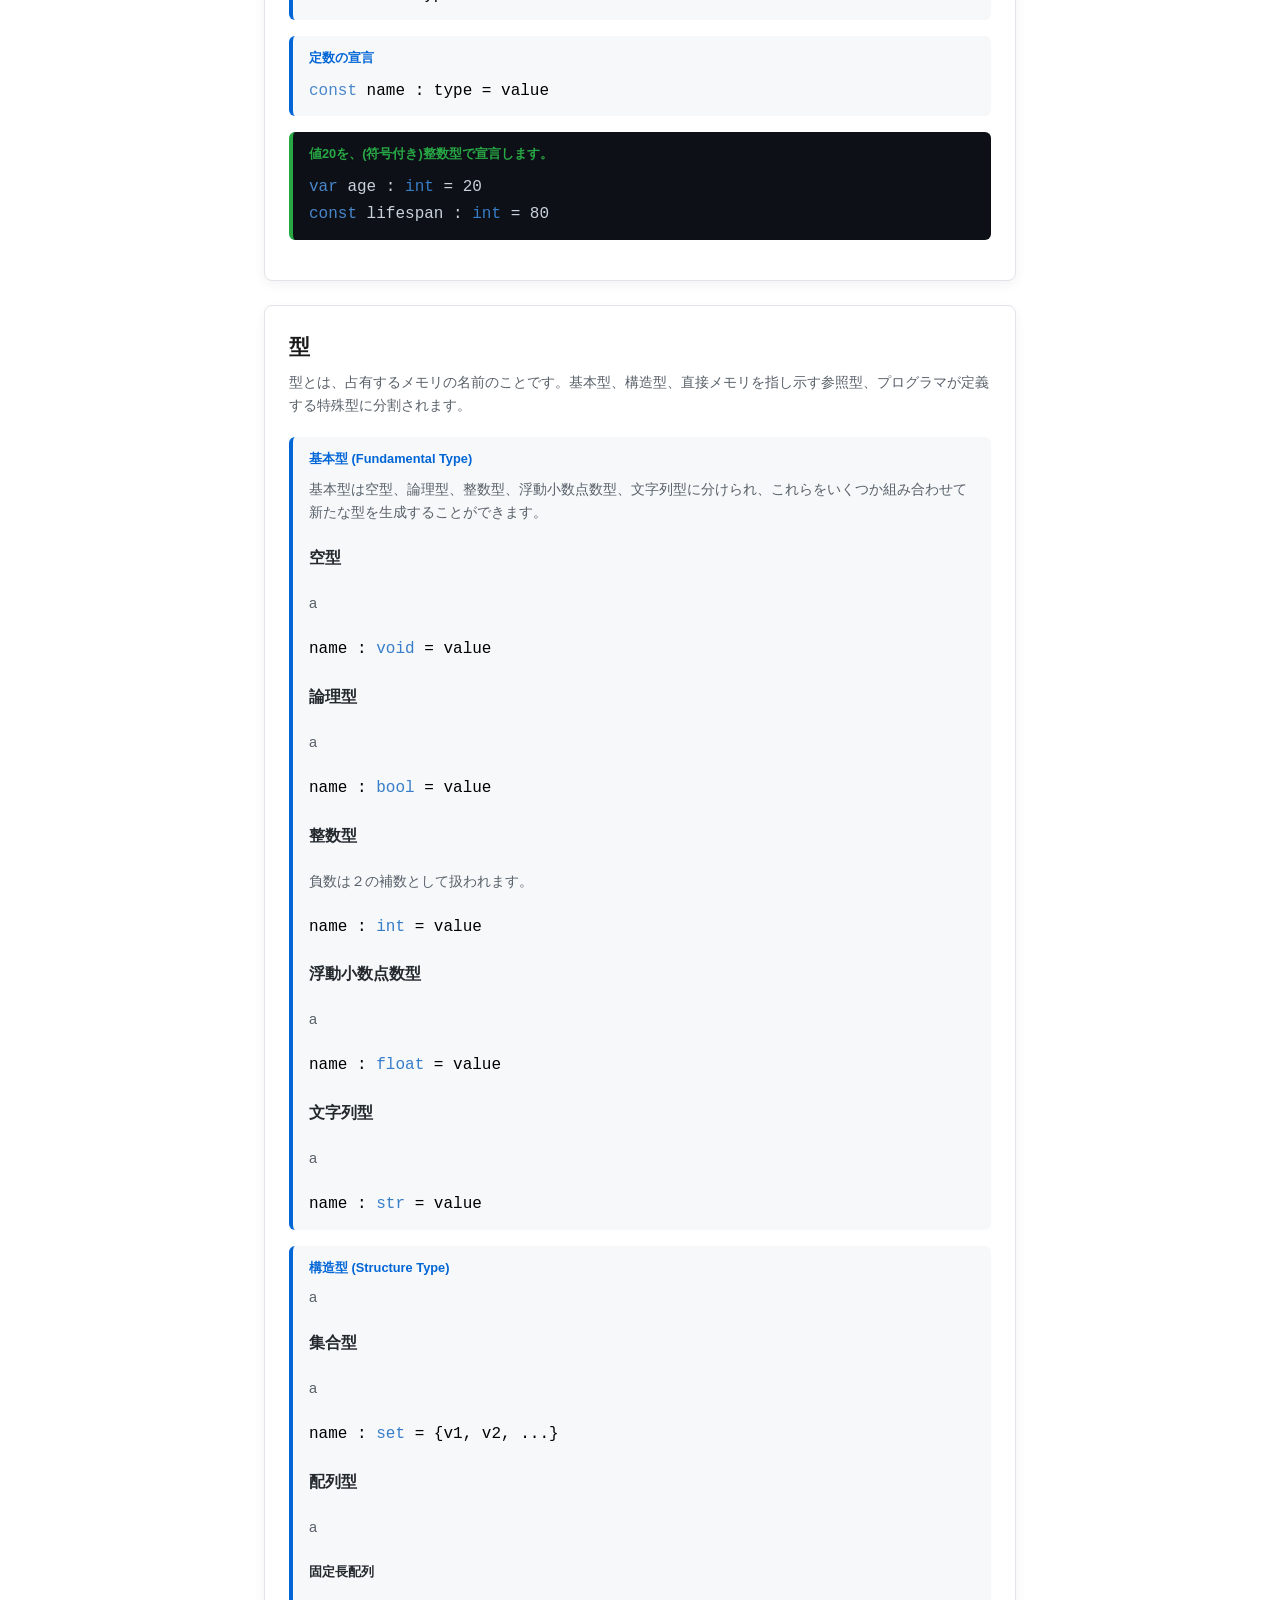
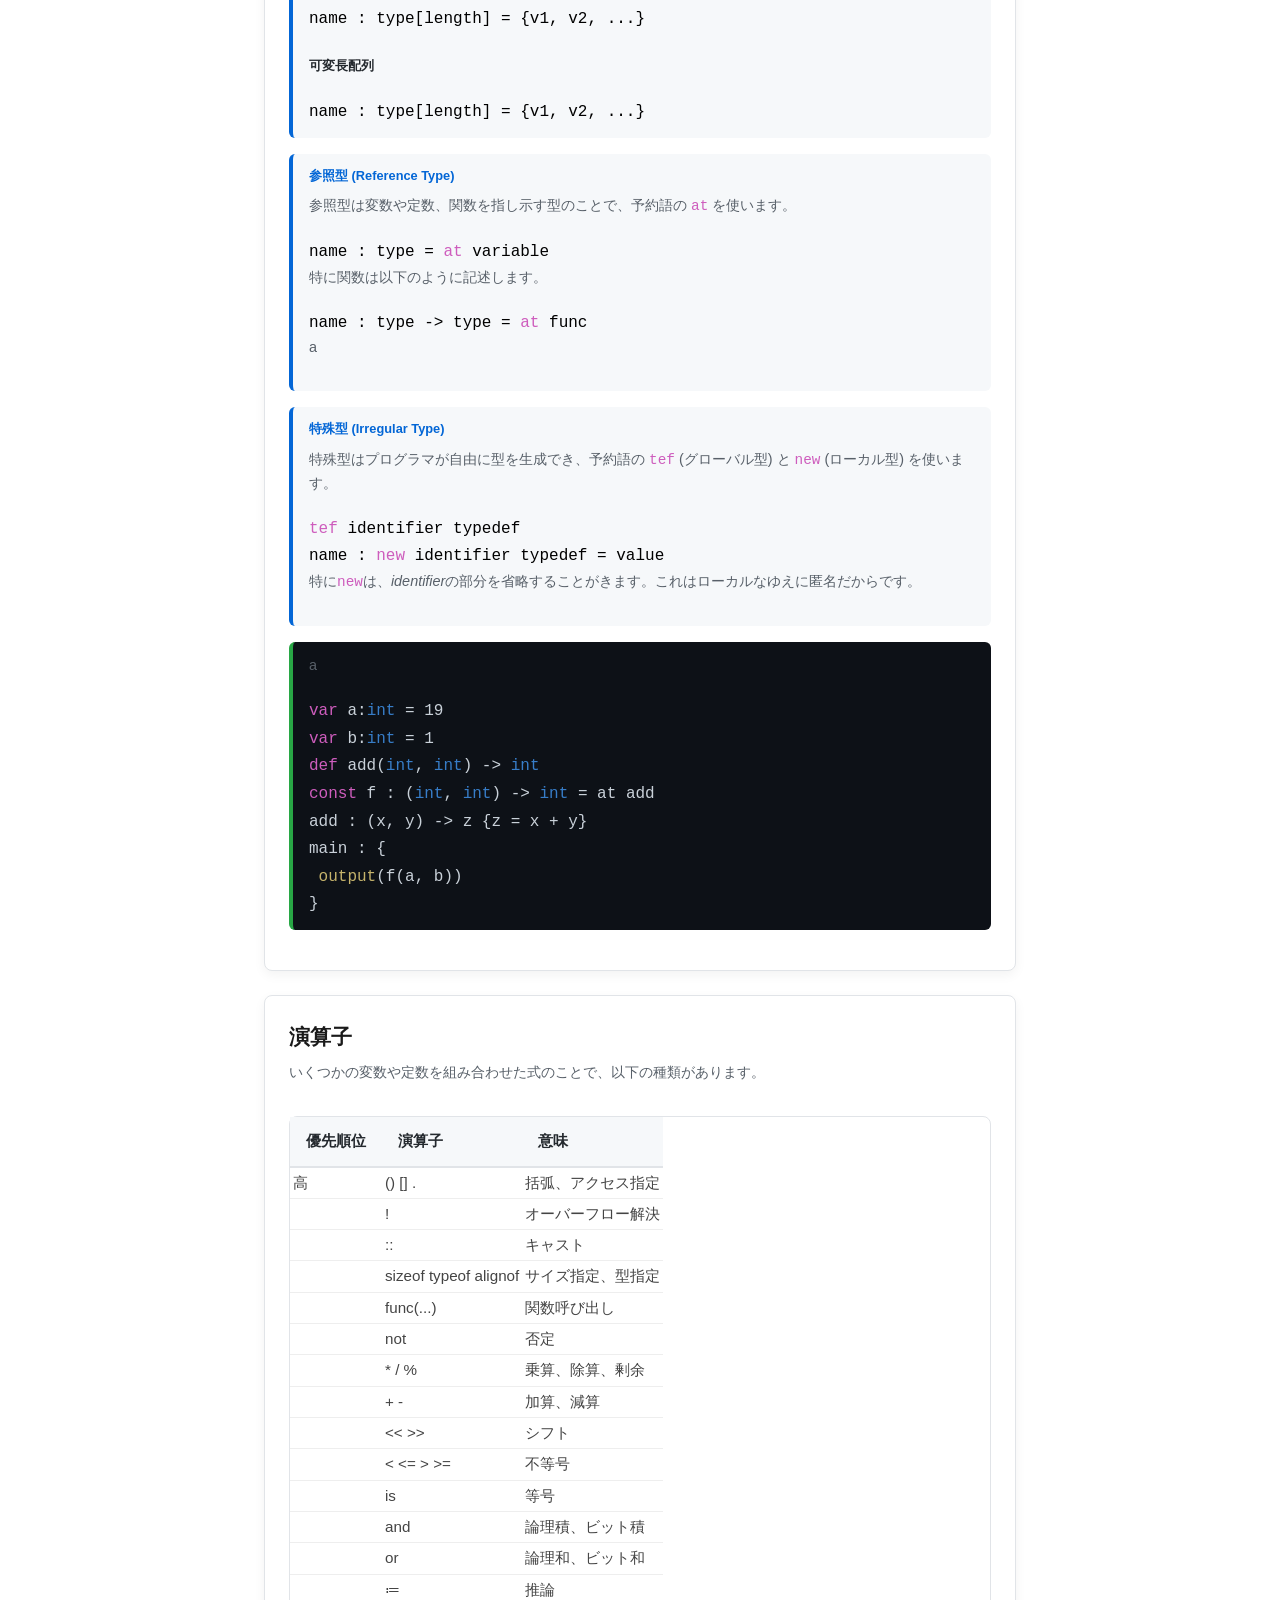
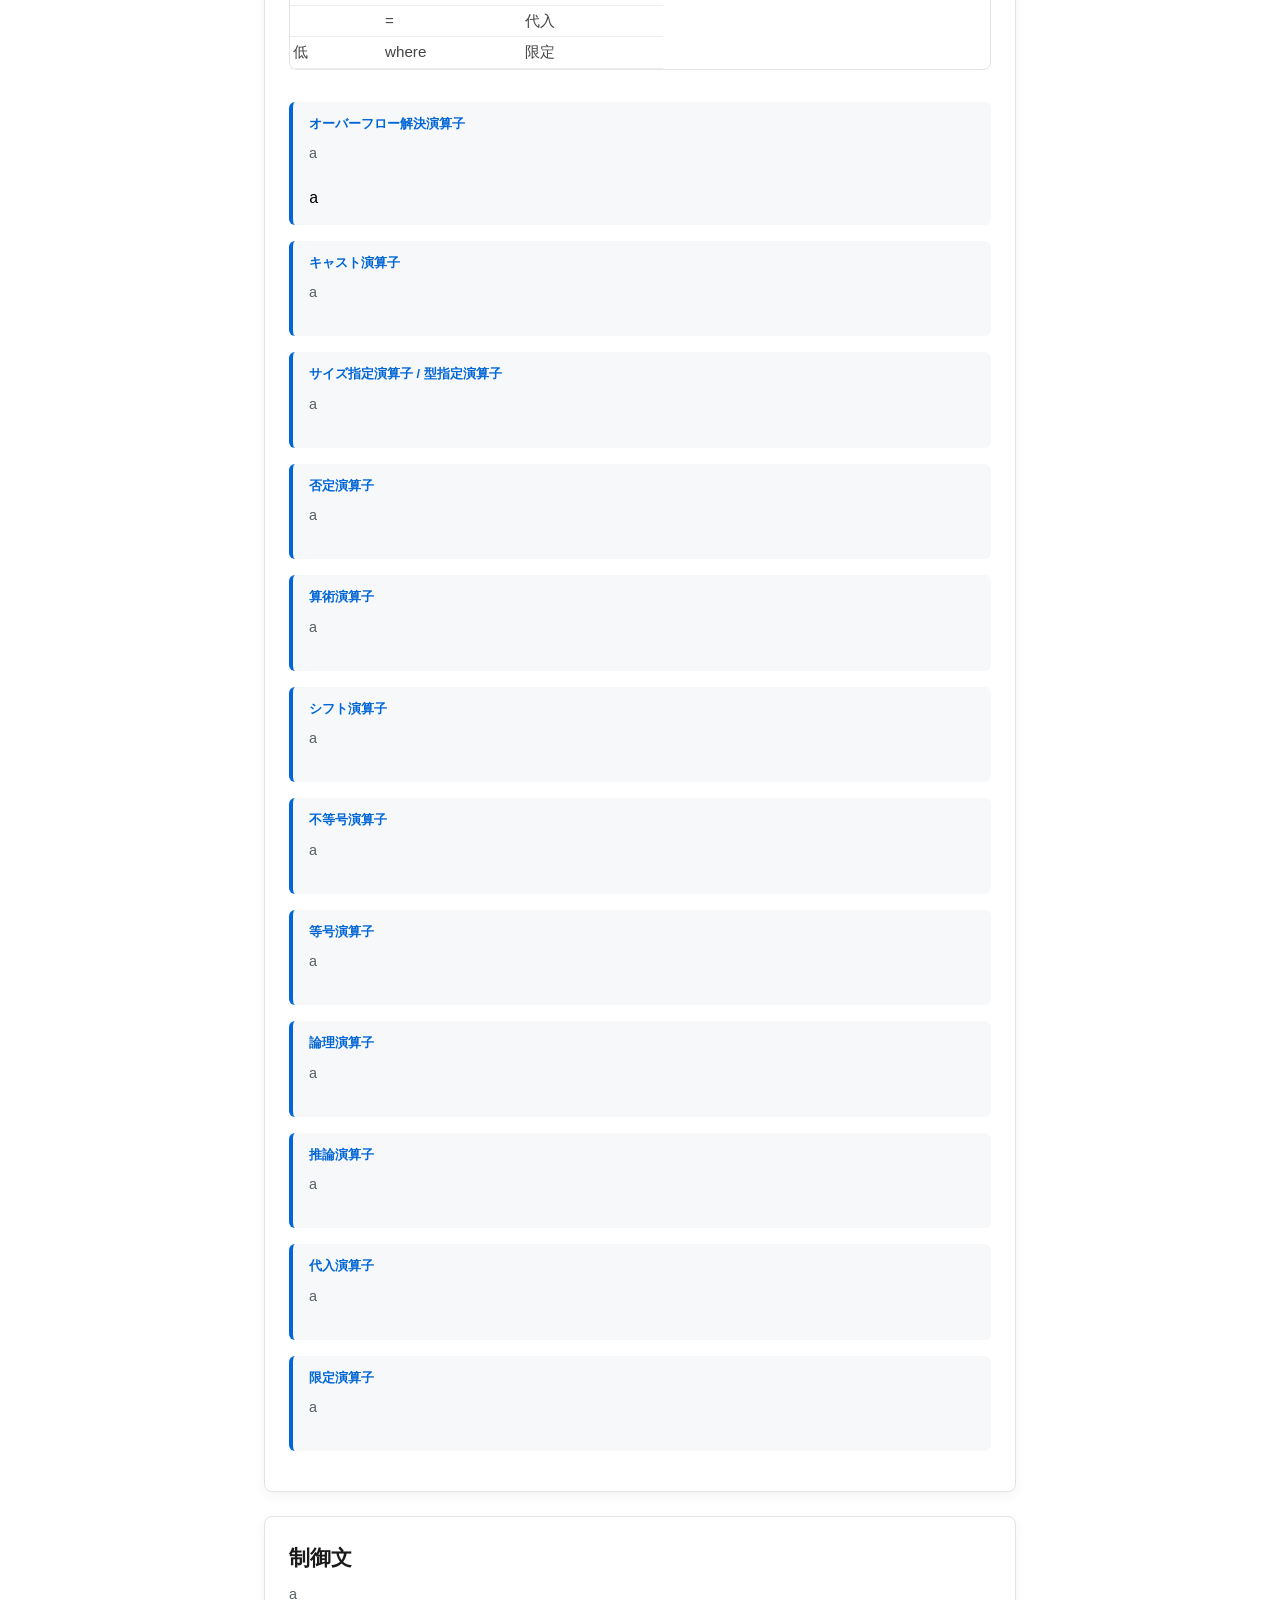
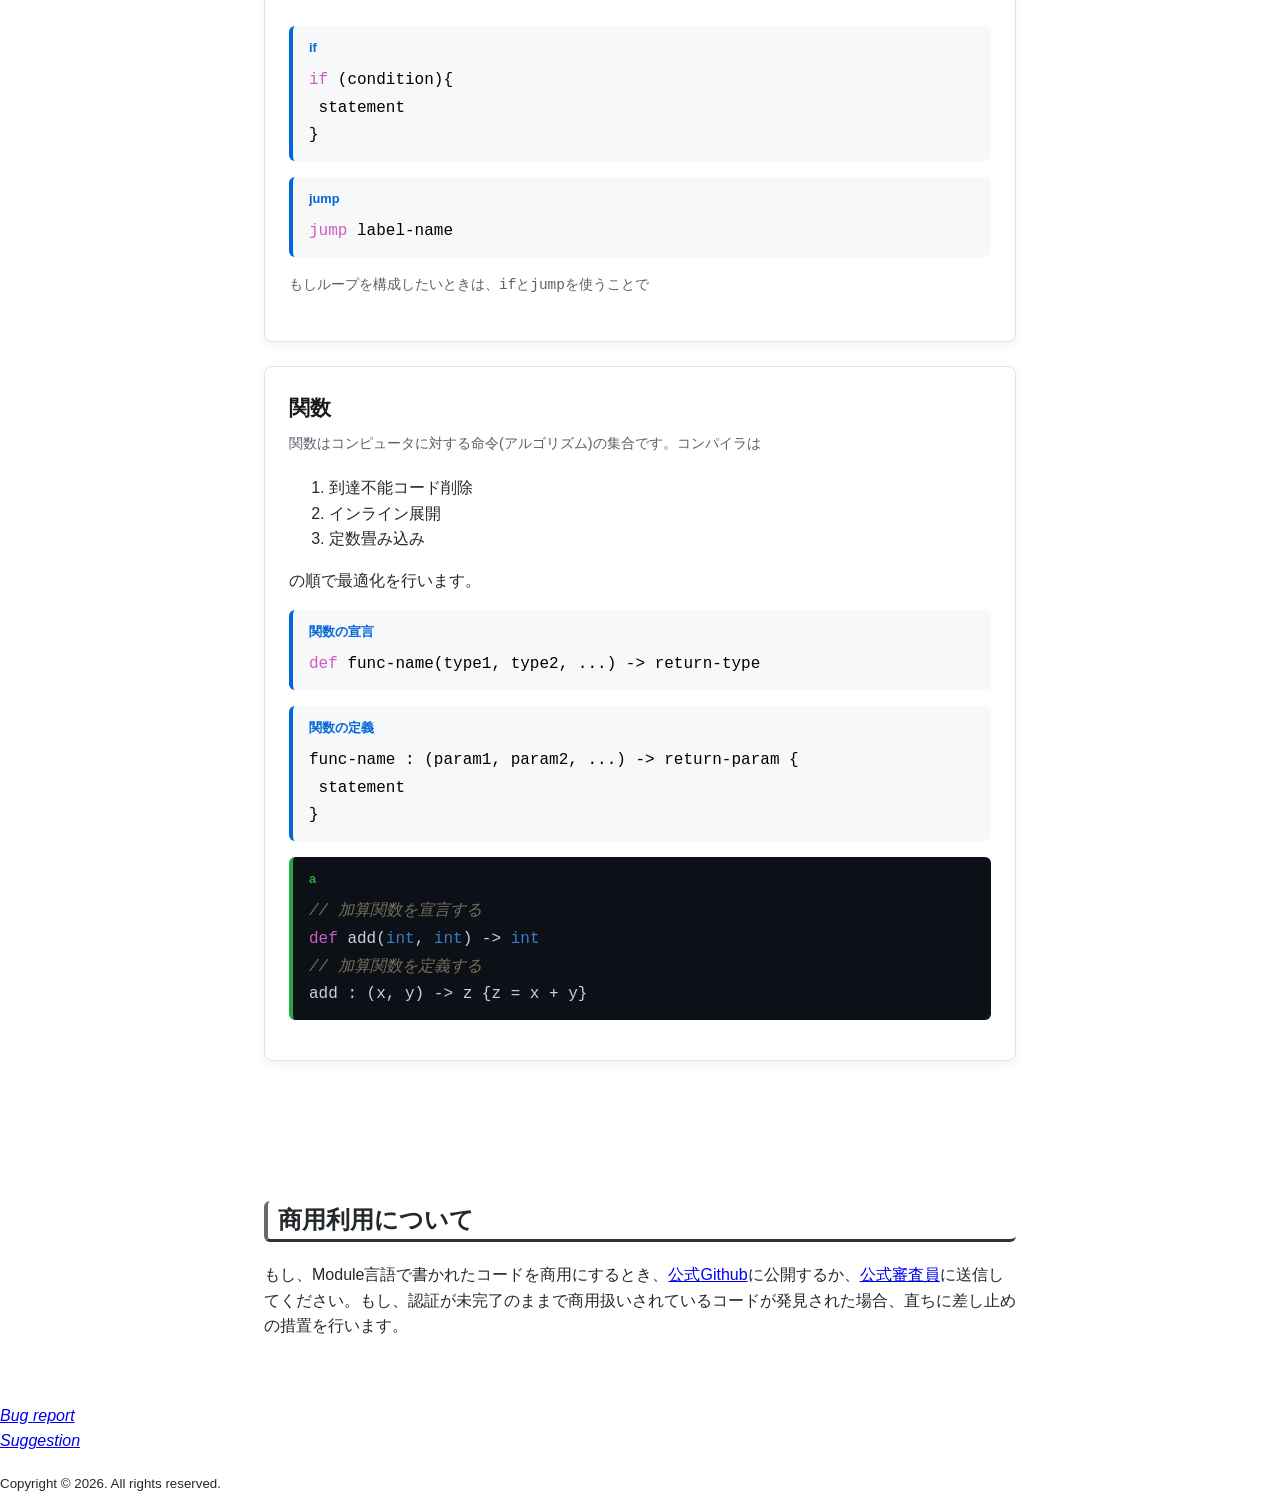
==== commit cd4855fe: "Update index.html" ====
--- a/index.html
+++ b/index.html
@@ -115,6 +115,7 @@
         <h3 class="example-label"><q>Hello, world!</q>を出力する</h3>
         <code><span class="keyword">def</span> print(<span class="type">str</span>) -&gt; <span class="type">str</span><br><span class="modify">const</span> message : <span class="type">str</span> = <span class="string">"Hello, world!"</span><br><br>print : x -&gt; y { y = <span class="function">output</span>(x) }<br><span class="function">main</span>: {<br>&nbsp;print(message)<br>}</code>
       </section>
+			<p>例外処理はありません (エントリーポイントとなるmain関数が<var>-1</var>という値を返します)。</p>
     </section>
     <section id="begin">
       <h1>はじめに</h1>
@@ -146,7 +147,7 @@
       </div>
       <div class="ref-card">
         <h2 class="ref-title">式と文</h2>
-        <p class="ref-description">式は命令を含まないもの、文は命令を含むものと定義します。文は改行区切りであり、他言語にみられる行末セミコロンは必要ありません。また、インデントはコンパイル時に読み飛ばされるので、プログラマーは自由にタブをいくつか置くことができます。</p>
+        <p class="ref-description">式は命令を含まないもの、文は命令を含むものと定義します。文は改行区切りであり、他言語にみられる行末セミコロンは必要ありません。また、インデントはコンパイル時に読み飛ばされるので、プログラマーは自由にタブをいくつか置くことができます。ただし、変数/定数は必ず初期化しなければなりません (未定義動作の防止)。</p>
         <section class="ref-section syntax-box">
           <h3 class="section-label">変数の宣言</h3>
           <code><span class="modify">var</span> name : type = value</code>
@@ -173,7 +174,7 @@
           <p class="ref-description">a</p>
           <code>name : <span class="type">bool</span> = value</code>
 					<h4>整数型</h4>
-					<p class="ref-description">a</p>
+					<p class="ref-description">負数は２の補数として扱われます。</p>
 					<code>name : <span class="type">int</span> = value</code>
 					<h4>浮動小数点数型</h4>
 					<p class="ref-description">a</p>
@@ -181,6 +182,8 @@
 					<h4>文字列型</h4>
 					<p class="ref-description">a</p>
 					<code>name : <span class="type">str</span> = value</code>
+        </section>
+				<section class="ref-section syntax-box">
 					<h3 class="section-label">構造型 (Structure Type)</h3>
 					<p class="ref-description">a</p>
 					<h4>集合型</h4>
@@ -189,17 +192,24 @@
 					<h4>配列型</h4>
 					<p class="ref-description">a</p>
 					<h5>固定長配列</h5>
-					<p class="ref-description">a</p>
 					<code>name : type[length] = {v1, v2, ...}</code>
 					<h5>可変長配列</h5>
-					<p class="ref-description">a</p>
-					<code>name : type[] = {v1, v2, ...}</code>
+					<code>name : type[length] = {v1, v2, ...}</code>
+				</section>
+				<section class="ref-section syntax-box">
 					<h3 class="section-label">参照型 (Reference Type)</h3>
 					<p class="ref-description">参照型は変数や定数、関数を指し示す型のことで、予約語の <code><span class="keyword">at</span></code> を使います。</p>
 					<code>name : type = <span class="keyword">at</span> variable</code>
 					<p class="ref-description">特に関数は以下のように記述します。</p>
 					<code>name : type -> type = <span class="keyword">at</span> func</code>
-        </section>
+					<p class="ref-description">a</p>
+				</section>
+				<section class="ref-section syntax-box">
+					<h3 class="section-label">特殊型 (Irregular Type)</h3>
+					<p class="ref-description">特殊型はプログラマが自由に型を生成でき、予約語の <code><span class="keyword">tef</span></code> (グローバル型) と <code><span class="keyword">new</span></code> (ローカル型) を使います。</p>
+					<code><span class="keyword">tef</span> identifier typedef<br>name : <span class="keyword">new</span> identifier typedef = value</code>
+					<p class="ref-description">特に<code><span class="keyword">new</span></code>は、<var>identifier</var>の部分を省略することがきます。これはローカルなゆえに匿名だからです。</p>
+				</section>
 				<section class="ref-section example-box">
 					<p class="ref-description">a</p>
 					<code><span class="keyword">var</span> a:<span class="type">int</span> = 19<br><span class="keyword">var</span> b:<span class="type">int</span> = 1<br><span class="keyword">def</span> add(<span class="type">int</span>, <span class="type">int</span>) -> <span class="type">int</span><br><span class="keyword">const</span> f : (<span class="type">int</span>, <span class="type">int</span>) -&gt; <span class="type">int</span> = <span class="leyword">at</span> add<br>add : (x, y) -&gt; z {z = x + y}<br>main : {<br>&nbsp;<span class="function">output</span>(f(a, b))<br>}</code>
@@ -212,7 +222,9 @@
           <thead><tr><th>優先順位</th><th>演算子</th><th>意味</th></tr></thead>
           <tbody>
             <tr><td>高</td><td>() [] .</td><td>括弧、アクセス指定</td></tr>
+						<tr><td></td><td>!</td><td>オーバーフロー解決</td></tr>
             <tr><td></td><td>::</td><td>キャスト</td></tr>
+						<tr><td></td><td>sizeof typeof alignof</td><td>サイズ指定、型指定</td></tr>
             <tr><td></td><td>func(...)</td><td>関数呼び出し</td></tr>
             <tr><td></td><td>not</td><td>否定</td></tr>
             <tr><td></td><td>* / %</td><td>乗算、除算、剰余</td></tr>
@@ -223,13 +235,70 @@
             <tr><td></td><td>and</td><td>論理積、ビット積</td></tr>
             <tr><td></td><td>or</td><td>論理和、ビット和</td></tr>
             <tr><td></td><td>&coloneq;</td><td>推論</td></tr>
-            <tr><td>低</td><td>=</td><td>代入</td></tr>
+            <tr><td></td><td>=</td><td>代入</td></tr>
+						<tr><td>低</td><td>where</td><td>限定</td></tr>
           </tbody>
         </table>
         <section class="ref-section syntax-box">
-          <h3 class="section-label">a</h3>
+          <h3 class="section-label">オーバーフロー解決演算子</h3>
+					<p class="ref-description">a</p>
           <code>a</code>
         </section>
+				<section class="ref-section syntax-box">
+					<h3 class="section-label">キャスト演算子</h3>
+					<p class="ref-description">a</p>
+					<code></code>
+				</section>
+				<section class="ref-section syntax-box">
+					<h3 class="section-label">サイズ指定演算子 / 型指定演算子</h3>
+					<p class="ref-description">a</p>
+					<code></code>
+				</section>
+				<section class="ref-section syntax-box">
+					<h3 class="section-label">否定演算子</h3>
+					<p class="ref-description">a</p>
+					<code></code>
+				</section>
+				<section class="ref-section syntax-box">
+					<h3 class="section-label">算術演算子</h3>
+					<p class="ref-description">a</p>
+					<code></code>
+				</section>
+				<section class="ref-section syntax-box">
+					<h3 class="section-label">シフト演算子</h3>
+					<p class="ref-description">a</p>
+					<code></code>
+				</section>
+				<section class="ref-section syntax-box">
+					<h3 class="section-label">不等号演算子</h3>
+					<p class="ref-description">a</p>
+					<code></code>
+				</section>
+				<section class="ref-section syntax-box">
+					<h3 class="section-label">等号演算子</h3>
+					<p class="ref-description">a</p>
+					<code></code>
+				</section>
+				<section class="ref-section syntax-box">
+					<h3 class="section-label">論理演算子</h3>
+					<p class="ref-description">a</p>
+					<code></code>
+				</section>
+				<section class="ref-section syntax-box">
+					<h3 class="section-label">推論演算子</h3>
+					<p class="ref-description">a</p>
+					<code></code>
+				</section>
+				<section class="ref-section syntax-box">
+					<h3 class="section-label">代入演算子</h3>
+					<p class="ref-description">a</p>
+					<code></code>
+				</section>
+				<section class="ref-section syntax-box">
+					<h3 class="section-label">限定演算子</h3>
+					<p class="ref-description">a</p>
+					<code></code>
+				</section>
       </div>
       <div class="ref-card" id="control">
         <h2 class="ref-title">制御文</h2>
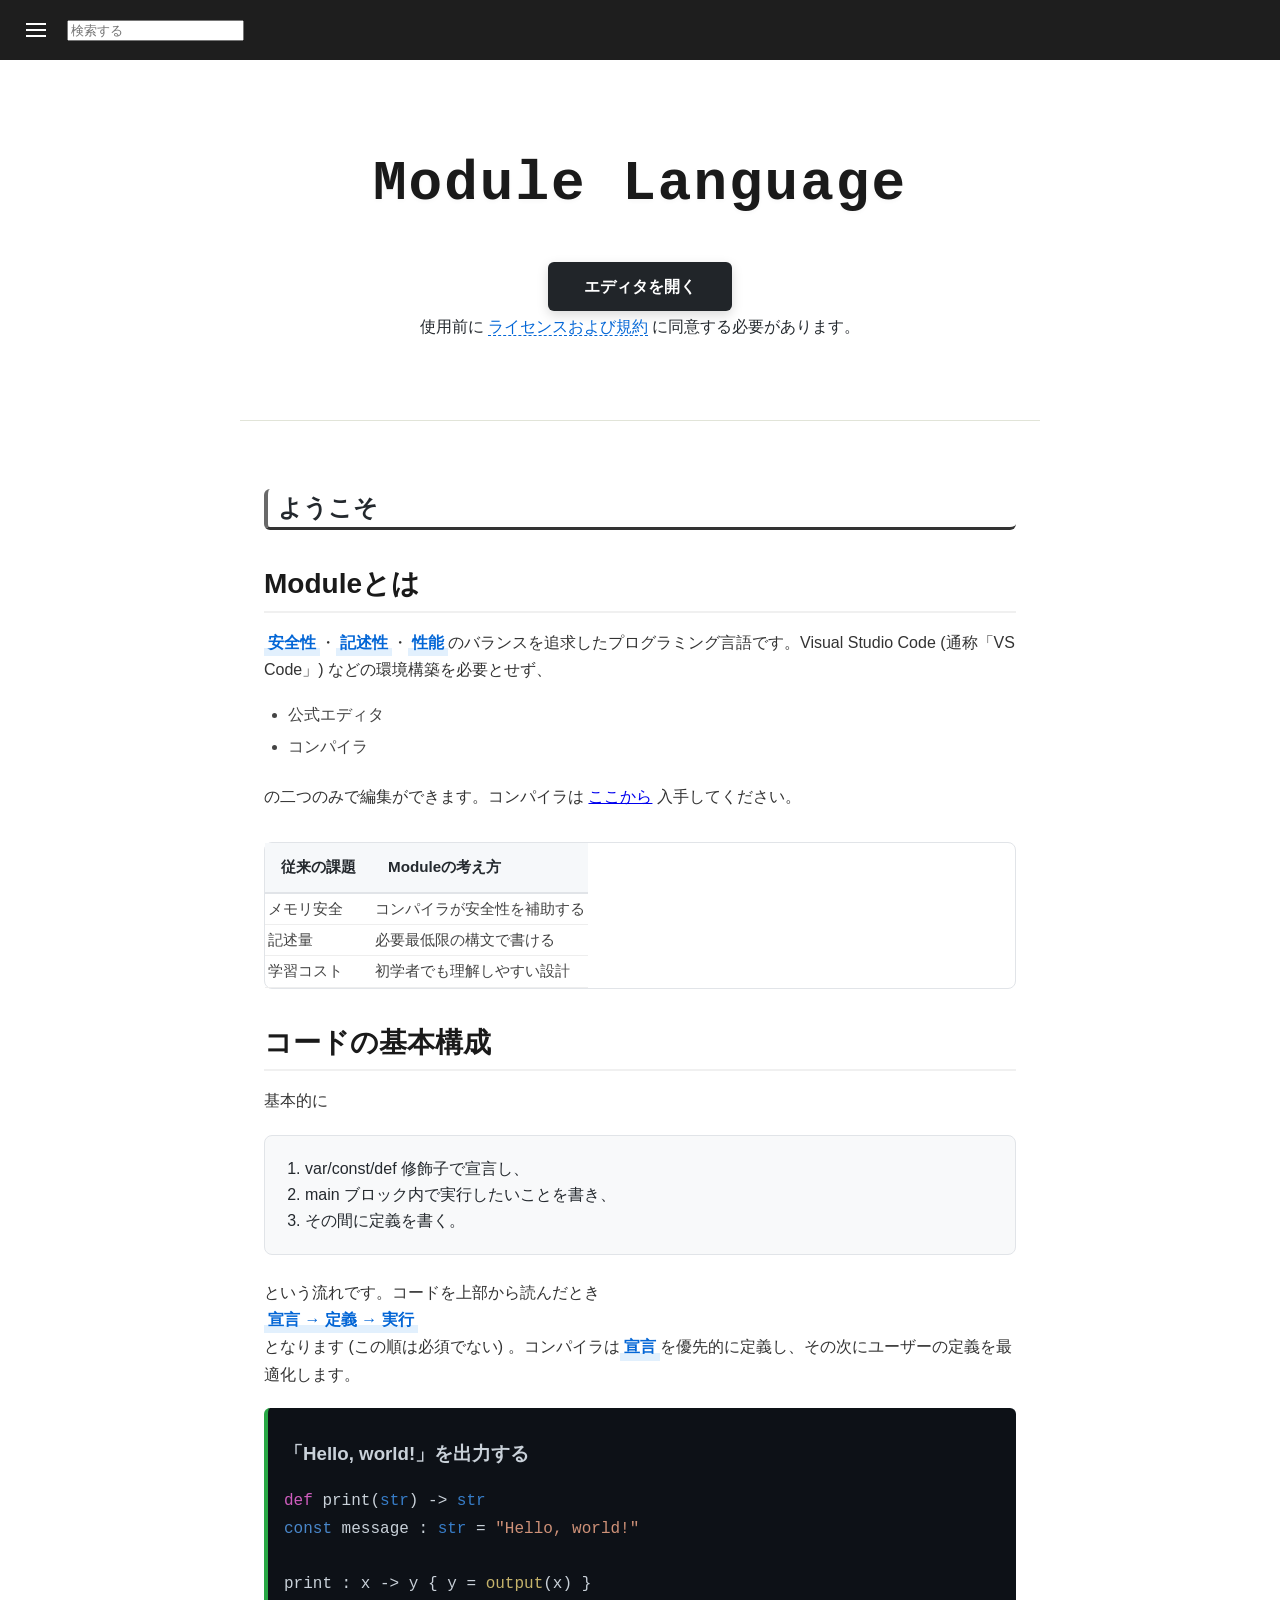
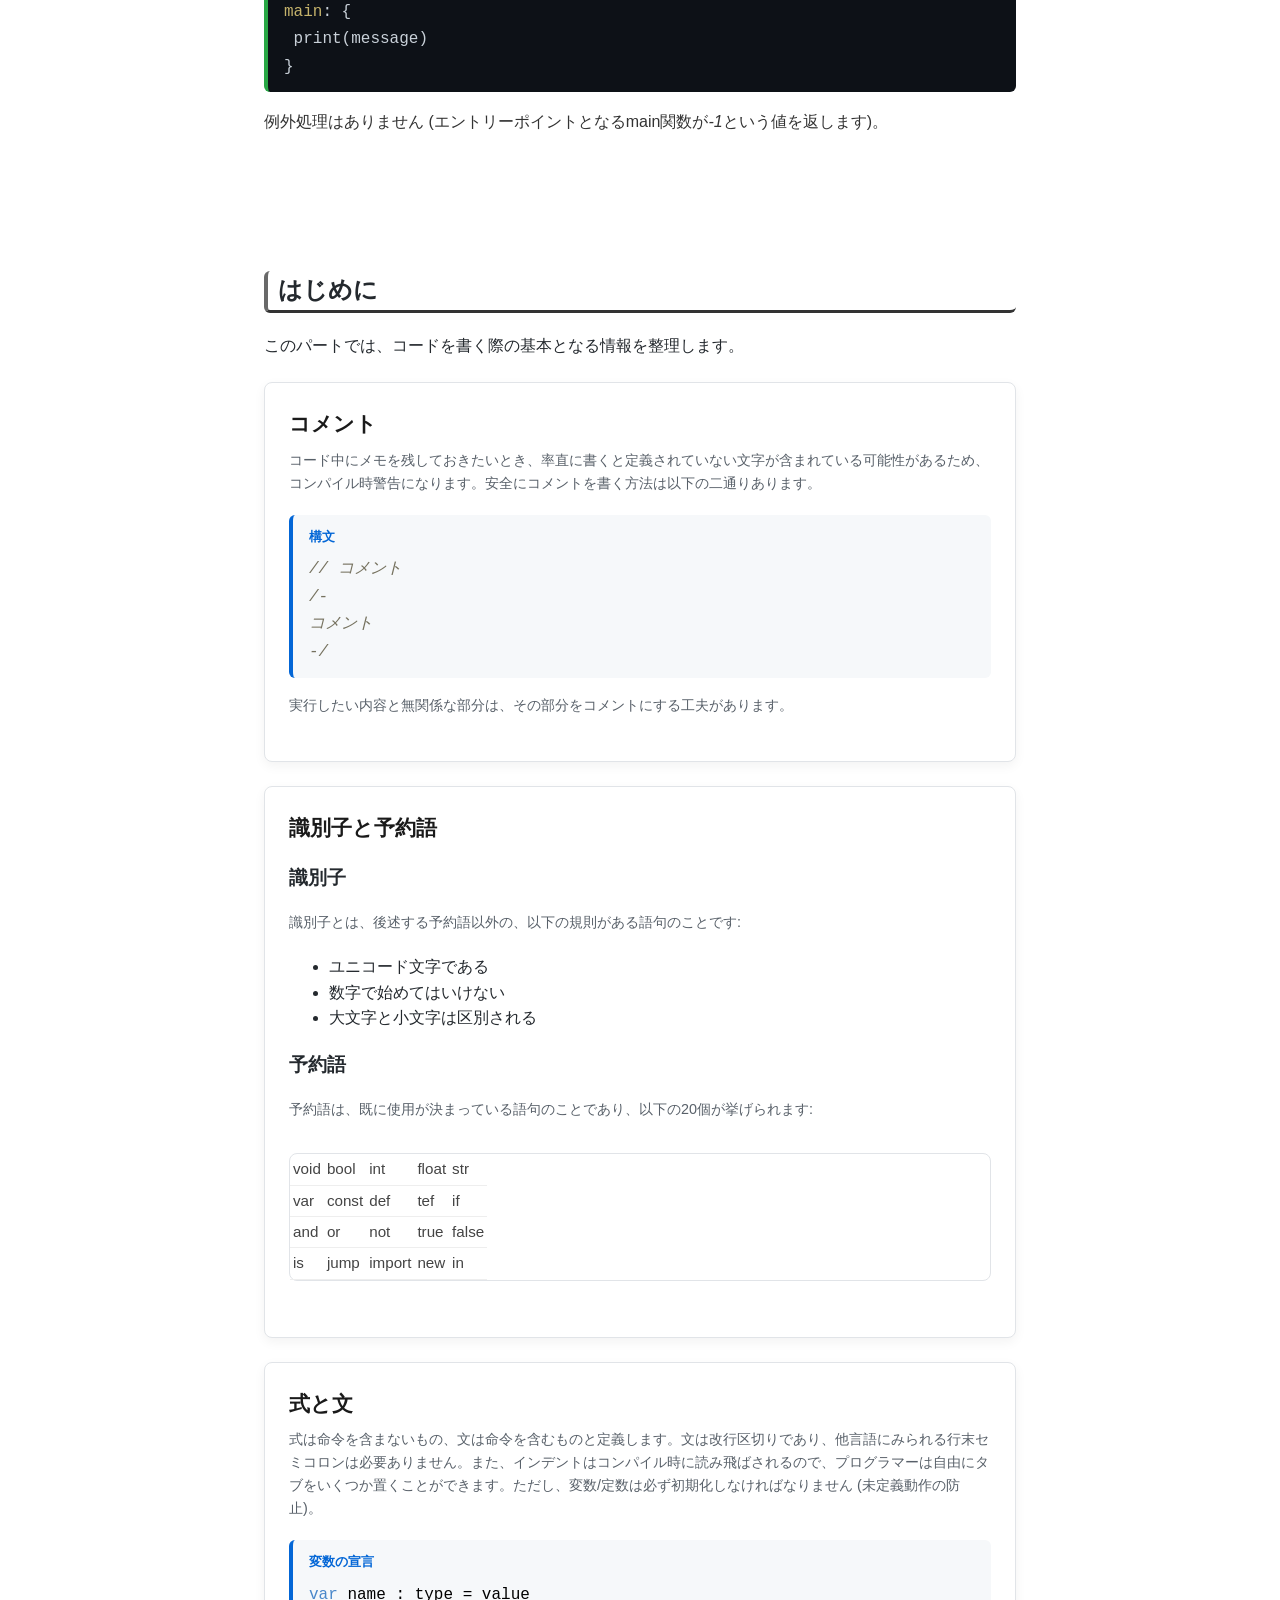
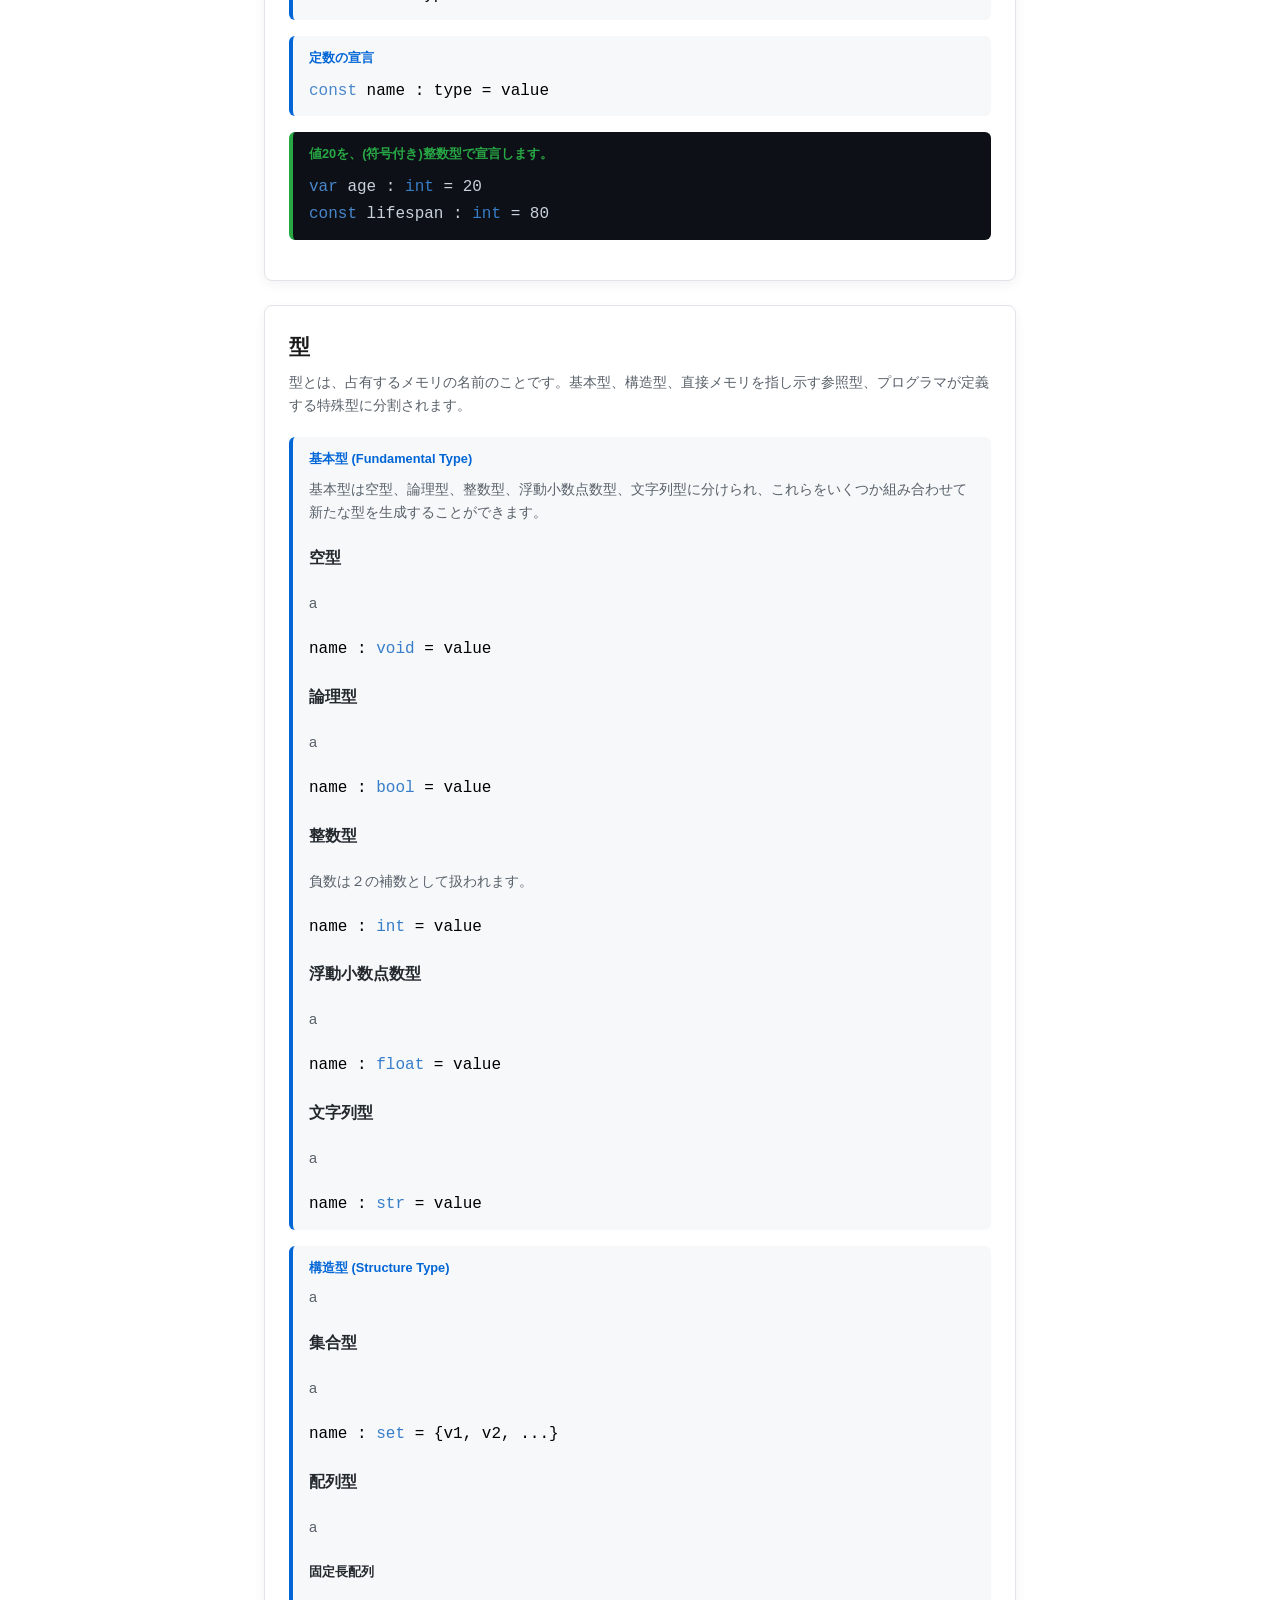
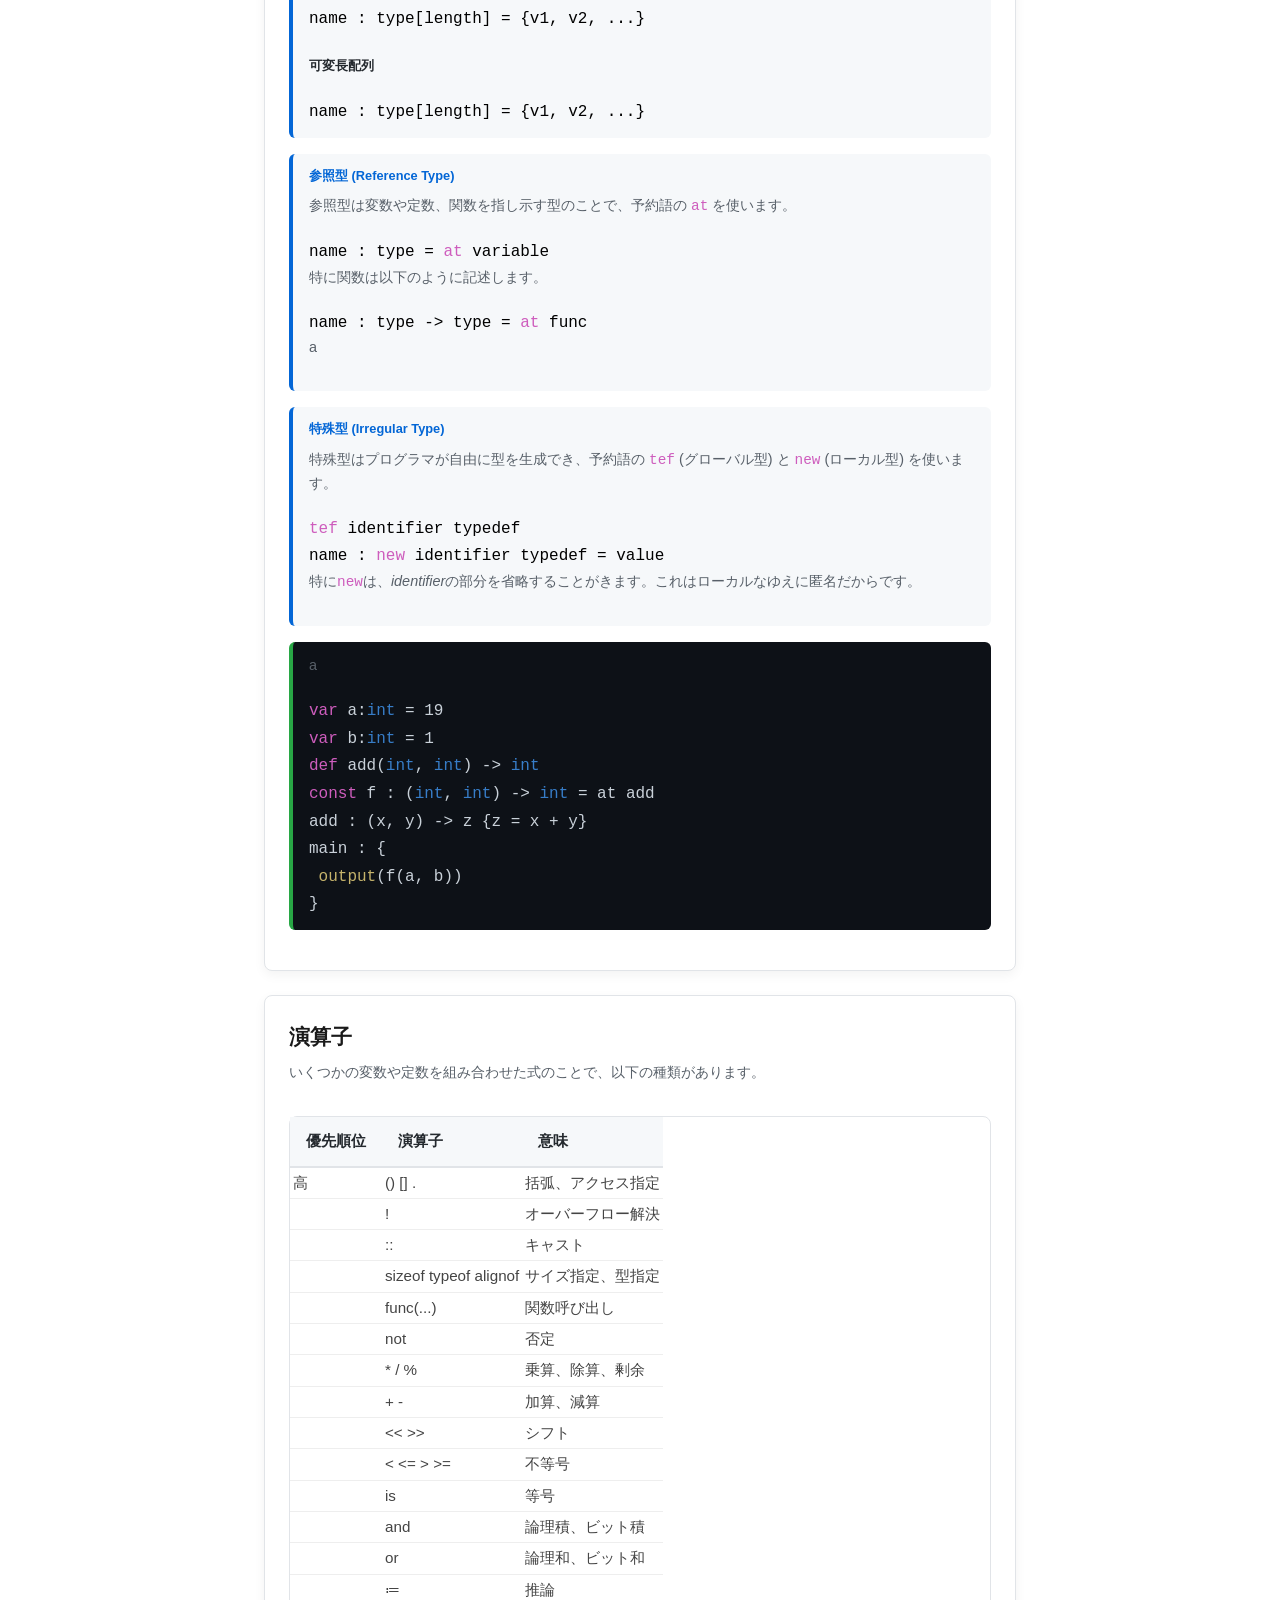
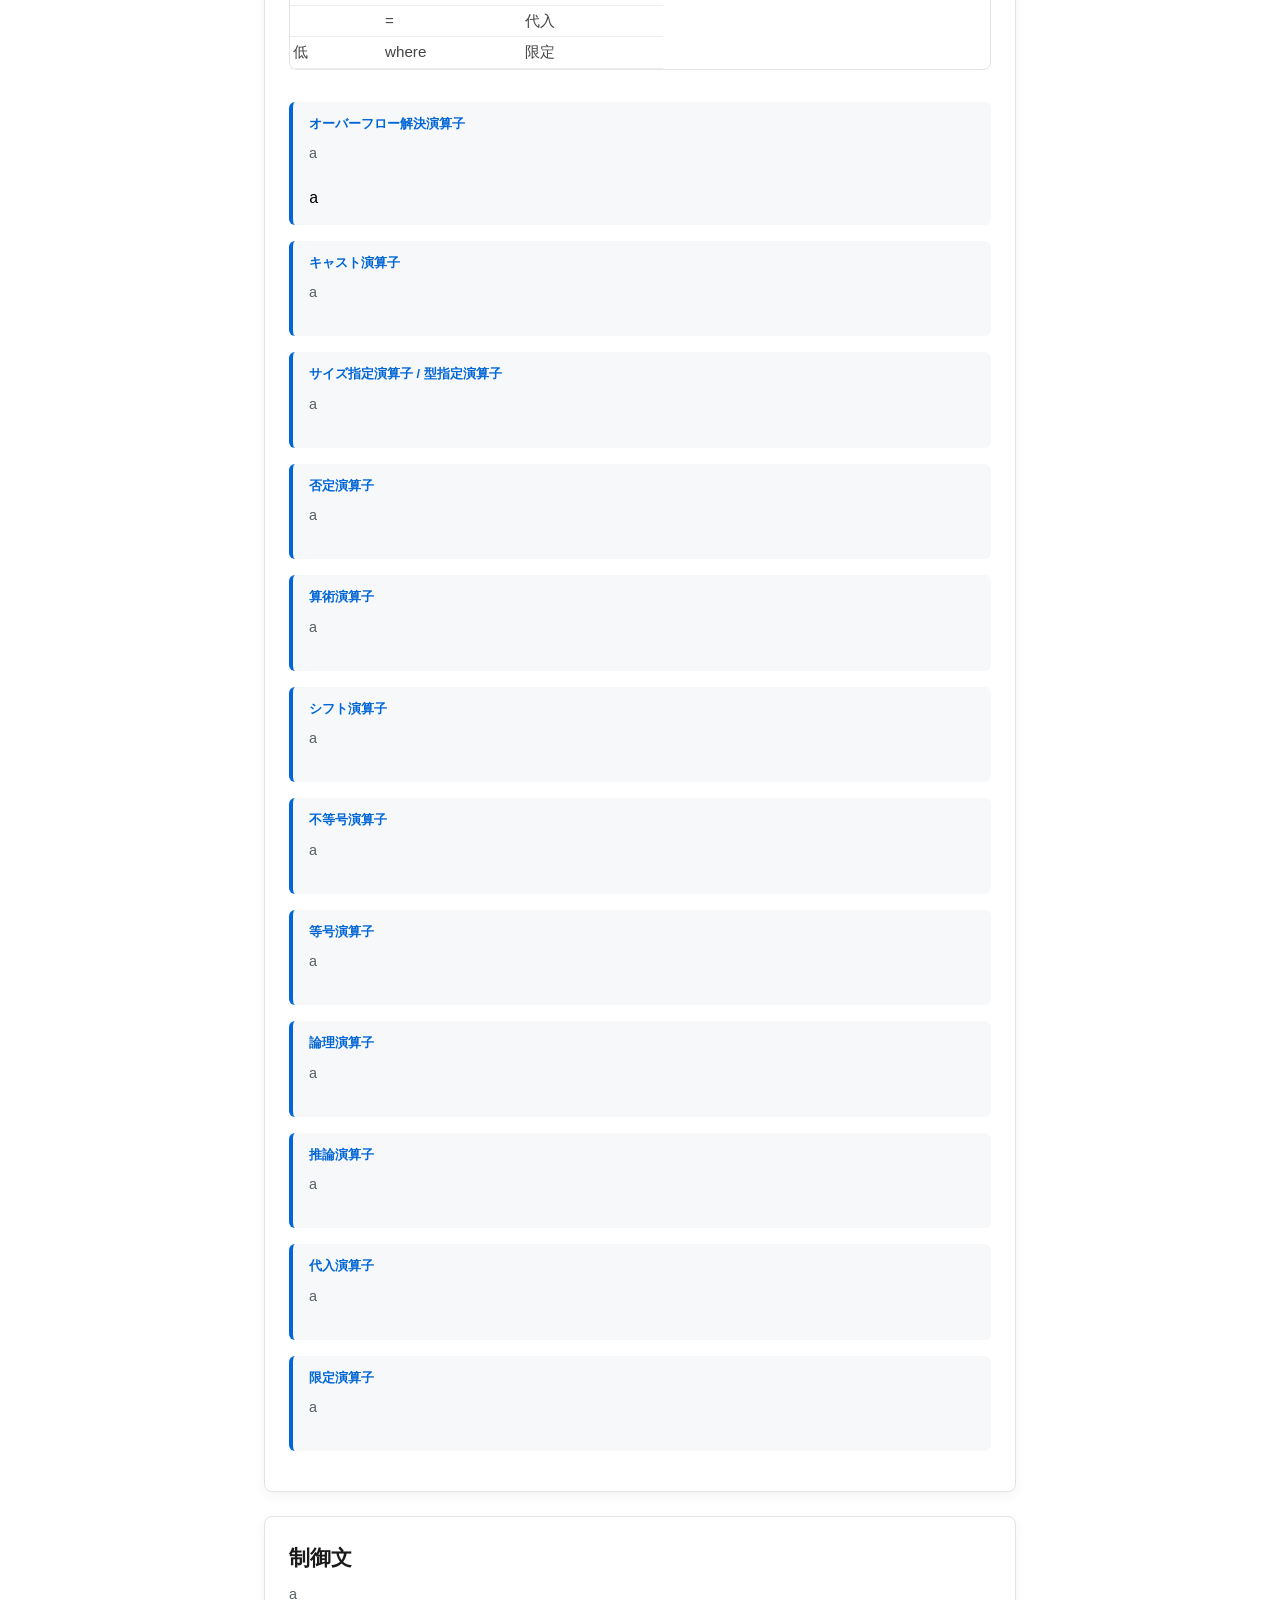
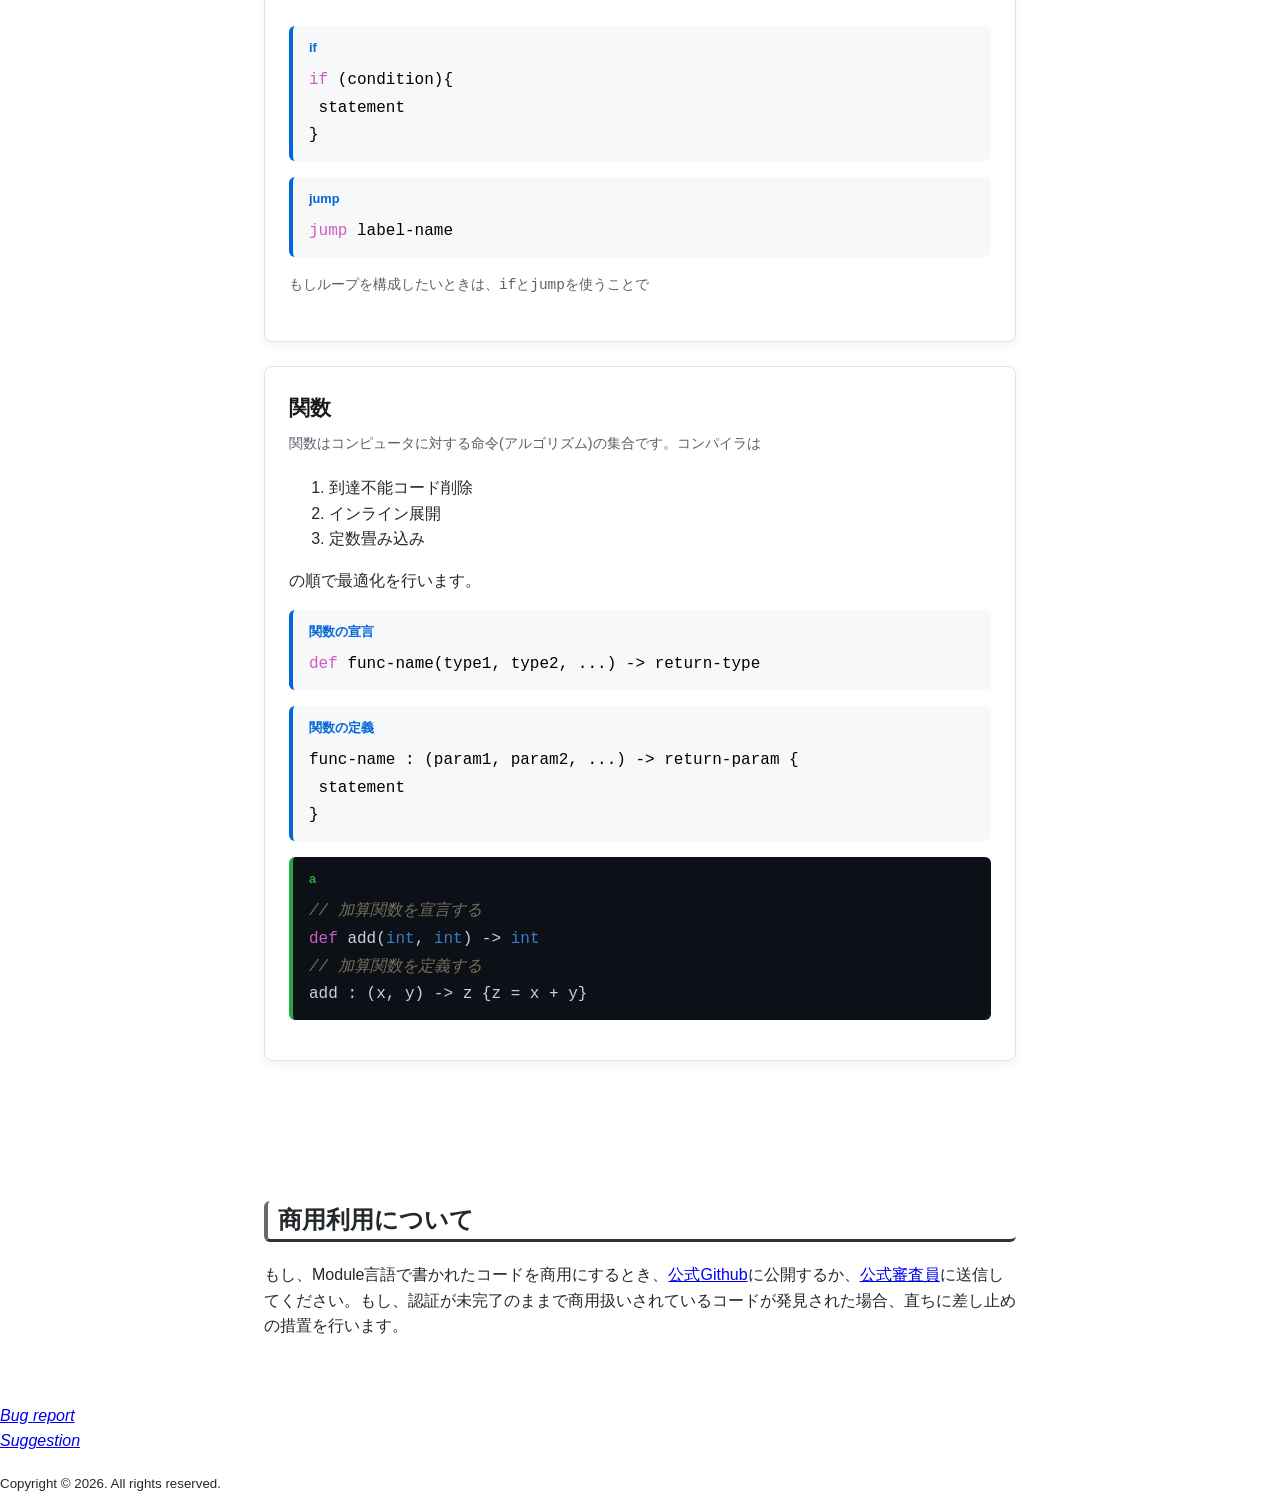
==== commit 7cf74ecf: "Update index.html" ====
--- a/index.html
+++ b/index.html
@@ -17,15 +17,11 @@
     nav p a {color: #8b949e; text-decoration: none; transition: color 0.2s;}
     nav p a:hover {color: #fff;}
     nav ul {list-style: none; padding: 0; margin: 0;}
-    nav > ul > li {padding: 0.5rem 1.5rem; font-size: 0.95rem; color: #e6edf3; cursor: pointer; transition: all 0.2s;}
+    nav > ul > li {padding: 0.5rem 1.5rem; font-size: 0.95rem; color: #e6edf3; cursor: pointer; transition: all 0.2s; text-decoration: none;}
     nav > ul > li:hover {background-color: #2d2d2d; color: #fff;}
     nav ul ul {margin-top: 0.25rem; padding-left: 1rem; border-left: 1px solid #333; margin-left: 0.5rem;}
     nav ul ul li {padding: 0.35rem 0.75rem; font-size: 0.85rem; color: #8b949e; cursor: pointer; transition: color 0.2s;}
     nav ul ul li:hover {color: #58a6ff; background: none;}
-    #title {display: flex; flex-direction: column; align-items: center; justify-content: center; text-align: center; padding: 5rem 2rem; background: linear-gradient(180deg, #fcfcfc 0%, #f6f8fa 100%); border-bottom: 1px solid #e1e4d8;}
-    .htitle {font-family: 'Courier New', Courier, monospace; font-size: 3.5rem; font-weight: bold; color: #1a1a1a; letter-spacing: 2px; margin: 0 0 2rem 0; text-shadow: 0 2px 4px rgba(0, 0, 0, 0.03);}
-    .open-box {cursor: pointer; display: inline-flex; align-items: center; background-color: #212529; color: #fff; padding: 12px 36px; border-radius: 6px; text-decoration: none; font-size: 1rem; font-weight: bold; box-shadow: 0 4px 12px rgba(0, 0, 0, 0.15); transition: all 0.3s ease;}
-    .open-box:hover {transform: translateY(-2px);}
     #welcome h2 {font-size: 1.75rem; color: #1a1a1a; margin-top: 2rem; margin-bottom: 1rem; padding-bottom: 0.25rem; border-bottom: 2px solid #f0f0f0;}
     #welcome p {font-size: 1rem; color: #333; line-height: 1.7; margin-bottom: 1.25rem;}
     #welcome ul {padding-left: 1.5rem; margin-bottom: 1.5rem;}
@@ -37,7 +33,6 @@
     th {background-color: #f6f8fa; color: #24292e; font-weight: bold; text-align: left; padding: 12px 16px; border-bottom: 2px solid #e1e4e8;}
     td {color: #444; border-bottom: 1px solid #eee; padding: 3px;}
     main section {max-width: 800px; margin: 0 auto; padding: 3rem 1.5rem; box-sizing: border-box;}
-    main section#title {max-width: 100%; padding: 5rem 2rem;}
     h1 {border-bottom: 3px solid #333; border-left: 4px solid #696969; padding-left: 10px; font-weight: 600; border-radius: 6px;}
     .keyword {color: #ce5dbd;}
     .function {color: #c5b36b;}
@@ -45,7 +40,6 @@
     .comment {color: #75715e; font-style: italic;}
     .type {color: #377dc8;}
     .modify {color: #4987ca;}
-    .error {color: #cf4c4c;}
     .ref-card {max-width: 800px; margin: 1.5rem auto; padding: 1.5rem; border: 1px solid #e1e4e8; border-radius: 8px; background: #fff; box-shadow: 0 4px 12px rgba(0, 0, 0, 0.05); font-family: sans-serif;}
     .ref-title {margin-top: 0; margin-bottom: 0.5rem; font-size: 1.3rem; color: #1a1a1a;}
     .ref-description {color: #586069; font-size: 0.9rem; margin-top: 0; margin-bottom: 1.25rem;}
@@ -67,7 +61,7 @@
     </div>
     <nav>
       <p><a href="#welcome">ようこそ</a></p>
-      <ul><li><a href="#about">Moduleとは</a></li><li><a href="#basis">コードの基本構成</a></li></ul>
+      <ul><li>Moduleとは</li><li>コードの基本構成</li></ul>
       <p><a href="#begin">はじめに</a></p>
       <ul>
         <li><a href="#types">型</a><ul><li>基本型 (Fundamental Type)<ul><li>空型</li><li>論理型</li><li>整数型</li><li>浮動小数点数型</li><li>文字列型</li></ul></li><li>構造型 (Structure Type)<ul><li>集合型</li><li>配列型</li></ul></li><li>参照型 (Reference Type)</li><li>特殊型 (Irregular Type)</li></ul></li>
@@ -81,17 +75,17 @@
     </nav>
   </header>
   <main>
-    <section id="title">
-      <span class="htitle">Module Language</span>
-      <span class="open-box" id="open-box" onclick="window.open('./code.html')">エディタを開く</span>
-      <article style="margin-top: 3px;">使用前に <a href="./agreement.html" style="color: #0366d6; border-bottom: 1px dashed #0366d6;">ライセンスおよび規約</a> に同意する必要があります。</article>
+    <section style="display: flex; flex-direction: column; align-items: center; justify-content: center; text-align: center; padding: 5rem 2rem; border-bottom: 1px solid #e1e4d8;">
+      <span style="font-family: 'Courier New', Courier, monospace; font-size: 3.5rem; font-weight: bold; color: #1a1a1a; letter-spacing: 2px; margin: 0 0 2rem 0; text-shadow: 0 2px 4px rgba(0, 0, 0, 0.03);">Module Language</span>
+      <span style="cursor: pointer; display: inline-flex; align-items: center; background-color: #212529; color: #fff; padding: 12px 36px; border-radius: 6px; text-decoration: none; font-size: 1rem; font-weight: bold; box-shadow: 0 4px 12px rgba(0, 0, 0, 0.15);" id="open-box" onclick="window.open('./code.html')">エディタを開く</span>
+      <article style="margin-top: 3px;">使用前に <a href="./agreement.html" style="color: #0366d6; border-bottom: 1px dashed #0366d6; text-decoration: none;">ライセンスおよび規約</a> に同意する必要があります。</article>
     </section>
     <section id="welcome">
       <h1>ようこそ</h1>
       <h2 id="about">Moduleとは</h2>
       <p><strong>安全性</strong>・<strong>記述性</strong>・<strong>性能</strong>のバランスを追求したプログラミング言語です。Visual Studio Code (通称<q>VS Code</q>) などの環境構築を必要とせず、</p>
       <ul>
-        <li><a href="#title">公式エディタ</a></li>
+        <li>公式エディタ</li>
         <li>コンパイラ</li>
       </ul>
       <p>の二つのみで編集ができます。コンパイラは <a href="#" onclick="addEventListener('click', () => {if (confirm('ダウンロードしますか？')){window.open('./compiler.zip');}})">ここから</a> 入手してください。</p>
@@ -132,8 +126,7 @@
       <div class="ref-card">
         <h2 class="ref-title">識別子と予約語</h2>
         <h3>識別子</h3>
-        <p class="ref-description">識別子とは、後述する予約語以外の、以下の規則がある語句のことです:</p>
-        <ul><li>ユニコード文字である</li><li>数字で始めてはいけない</li><li>大文字と小文字は区別される</li></ul>
+        <p class="ref-description">識別子とは、後述する予約語以外の、以下の規則がある語句のことです:<ul><li>ユニコード文字である</li><li>数字で始めてはいけない</li><li>大文字と小文字は区別される</li></ul></p>
         <h3>予約語</h3>
         <p class="ref-description">予約語は、既に使用が決まっている語句のことであり、以下の20個が挙げられます:</p>
         <table>
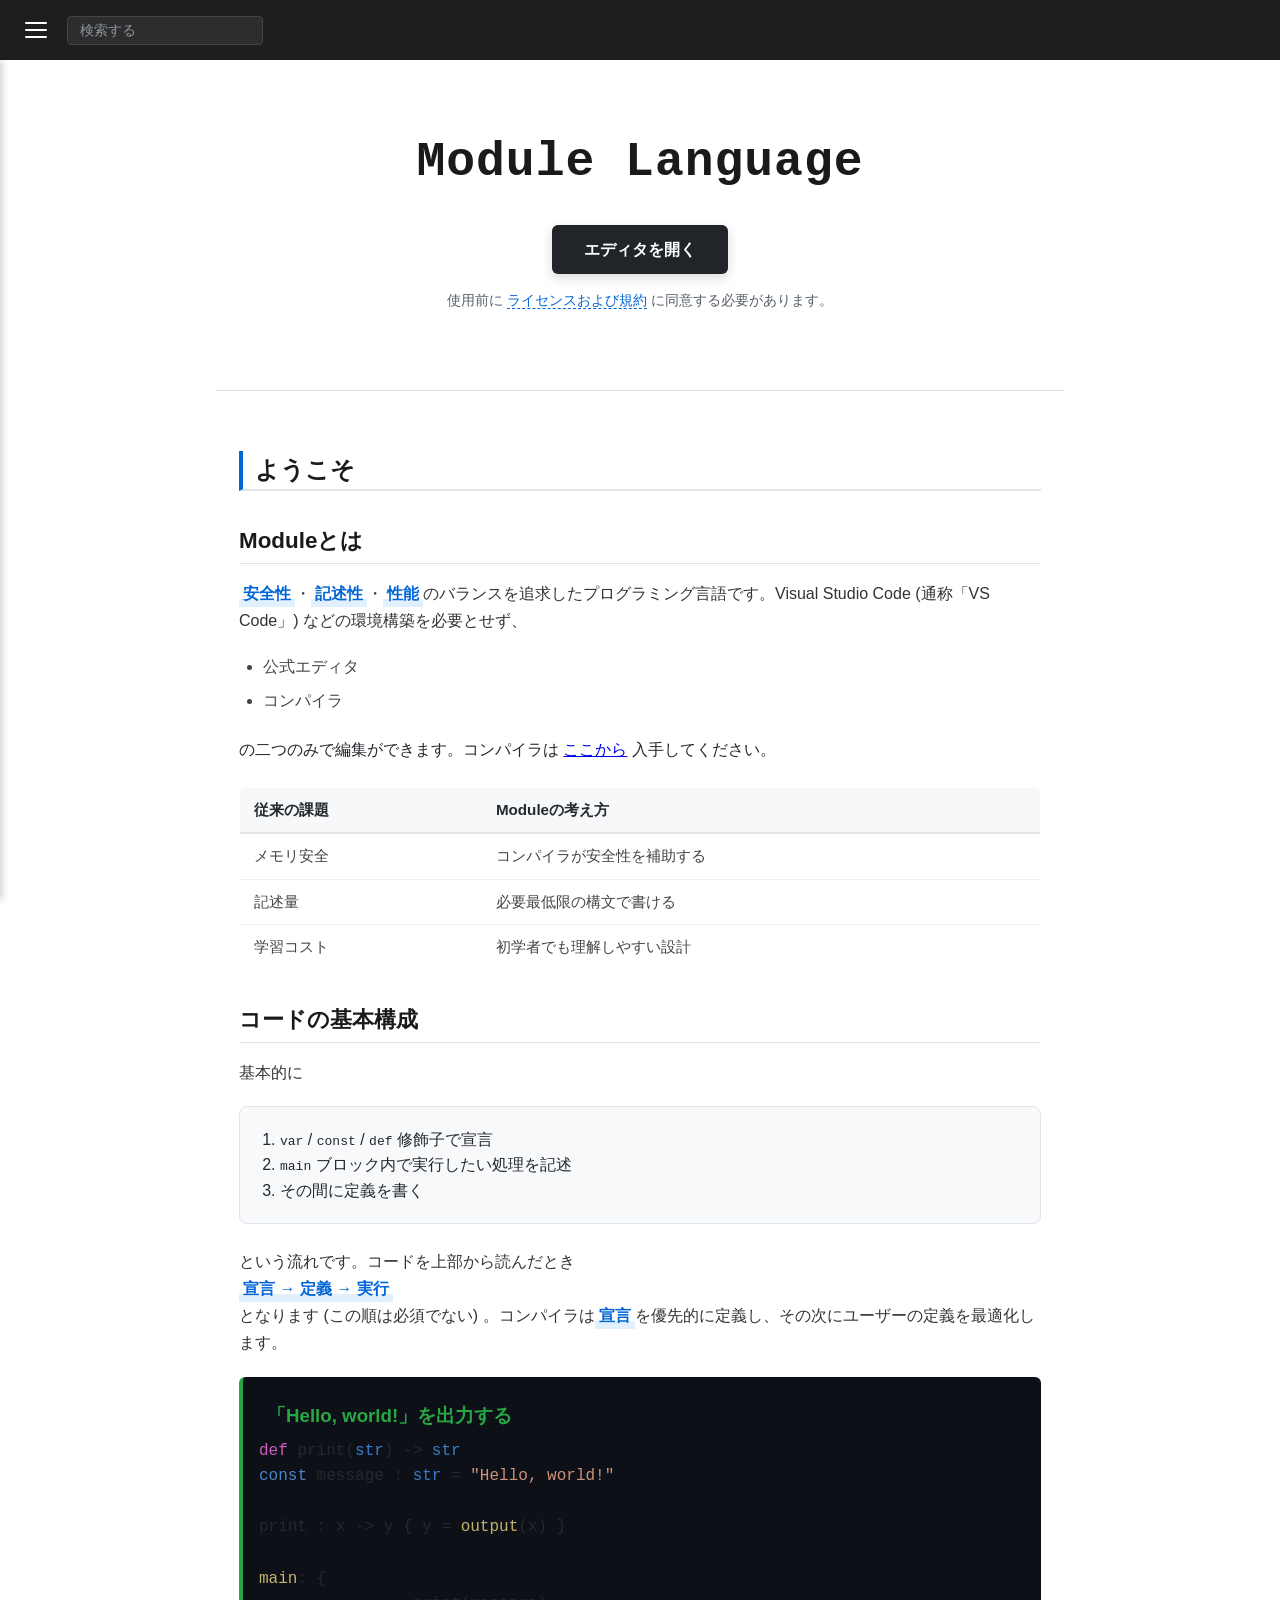
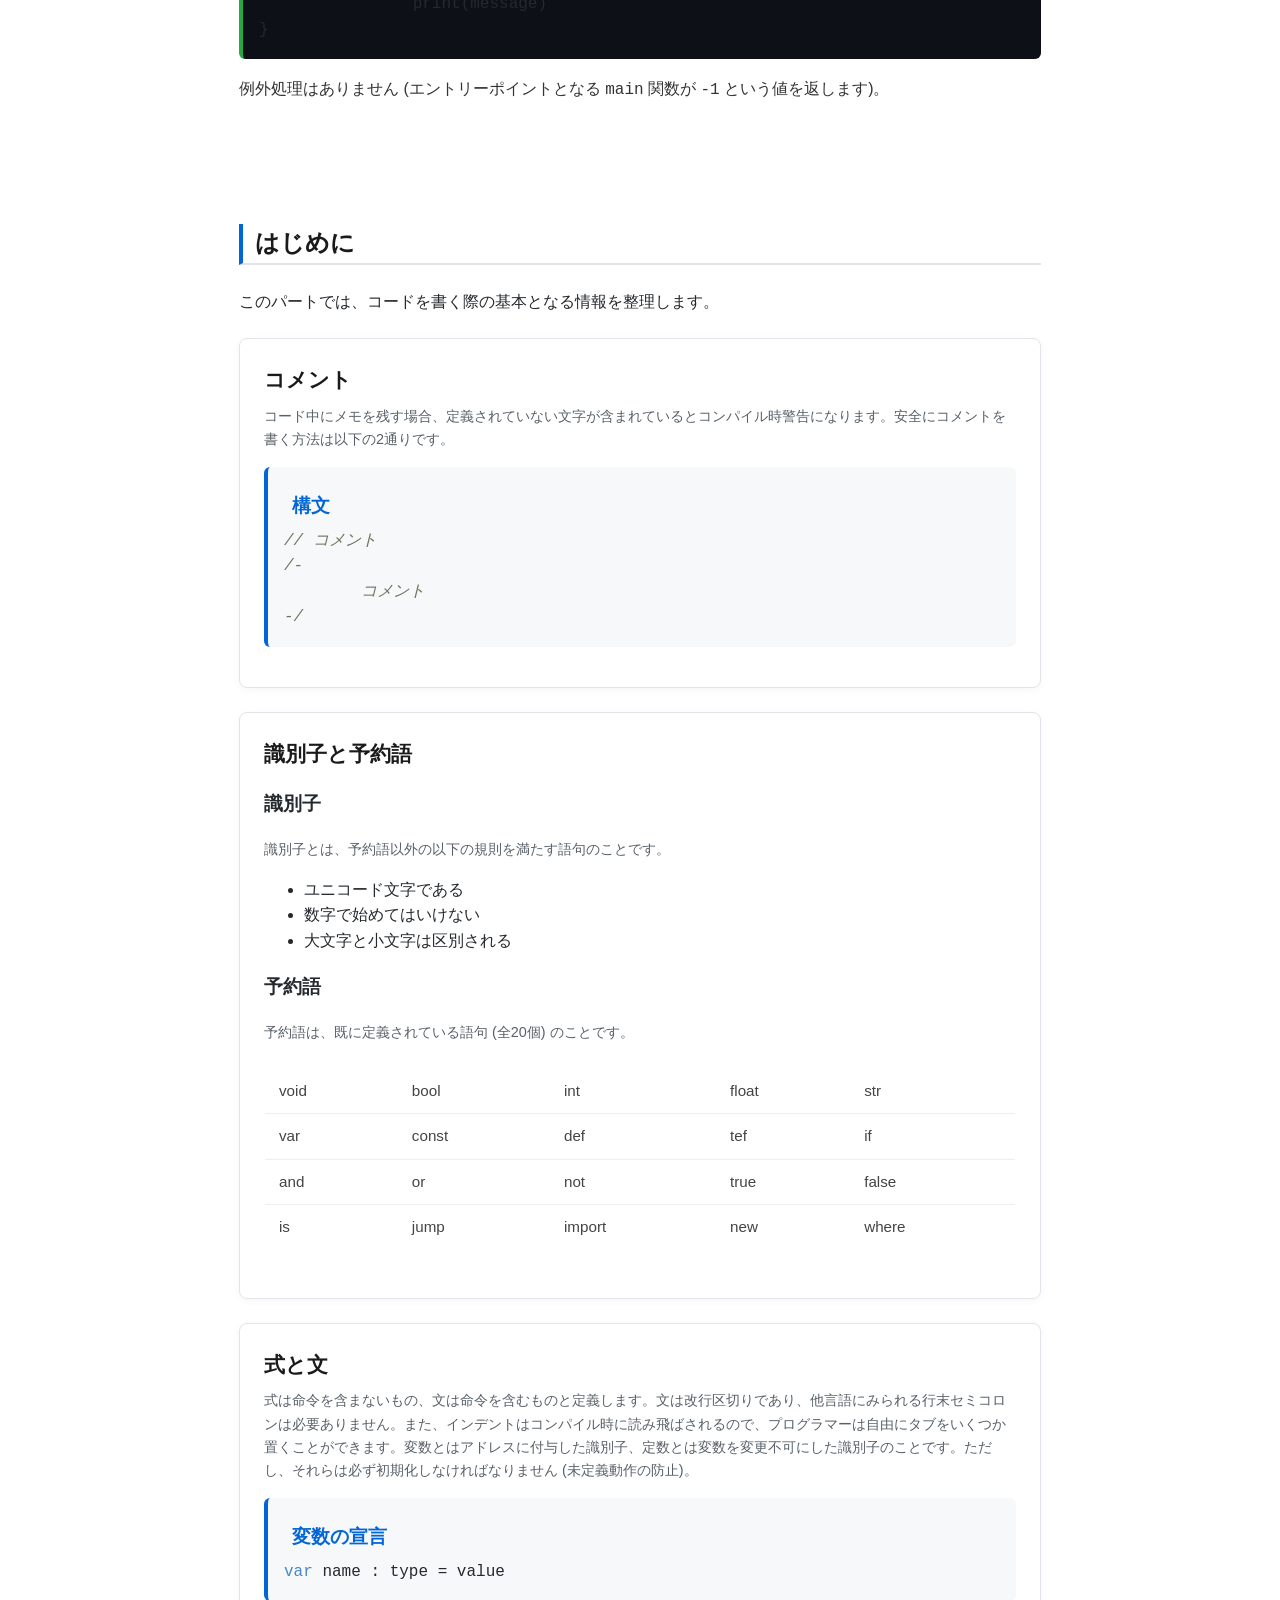
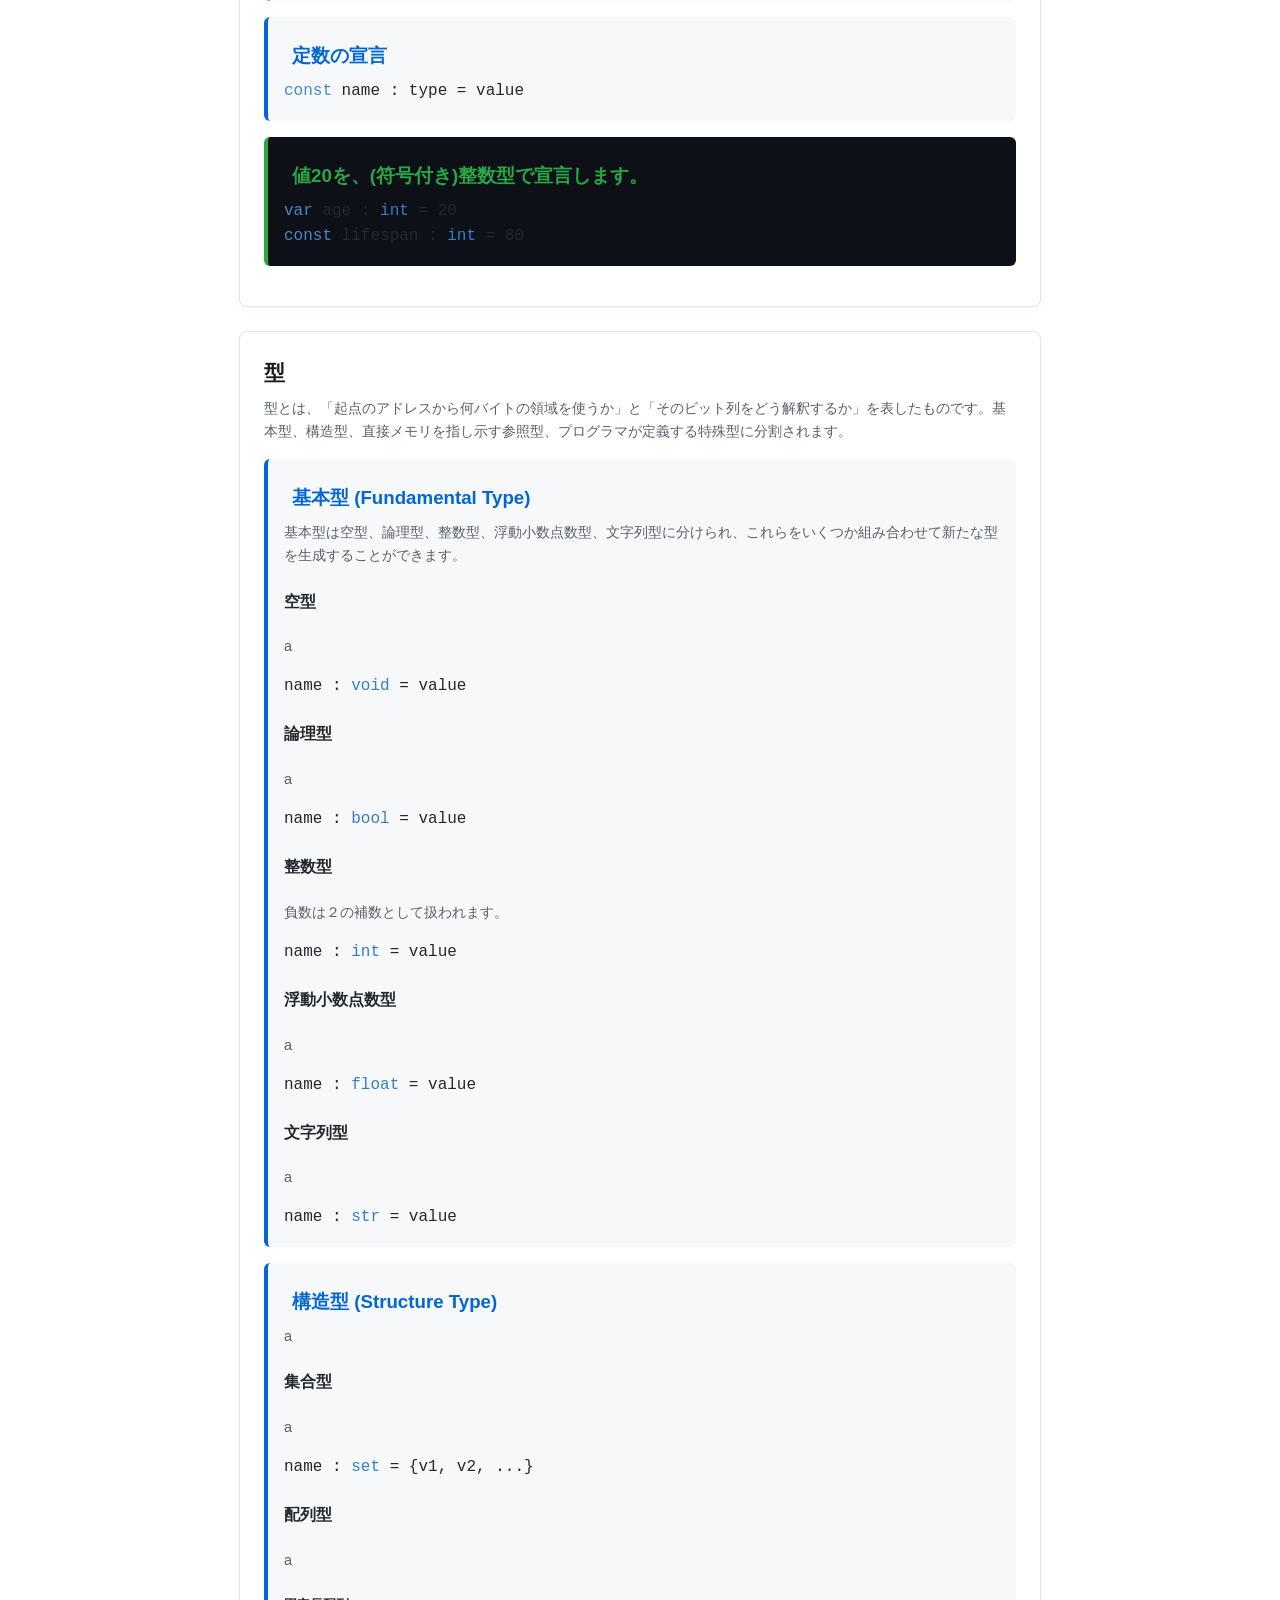
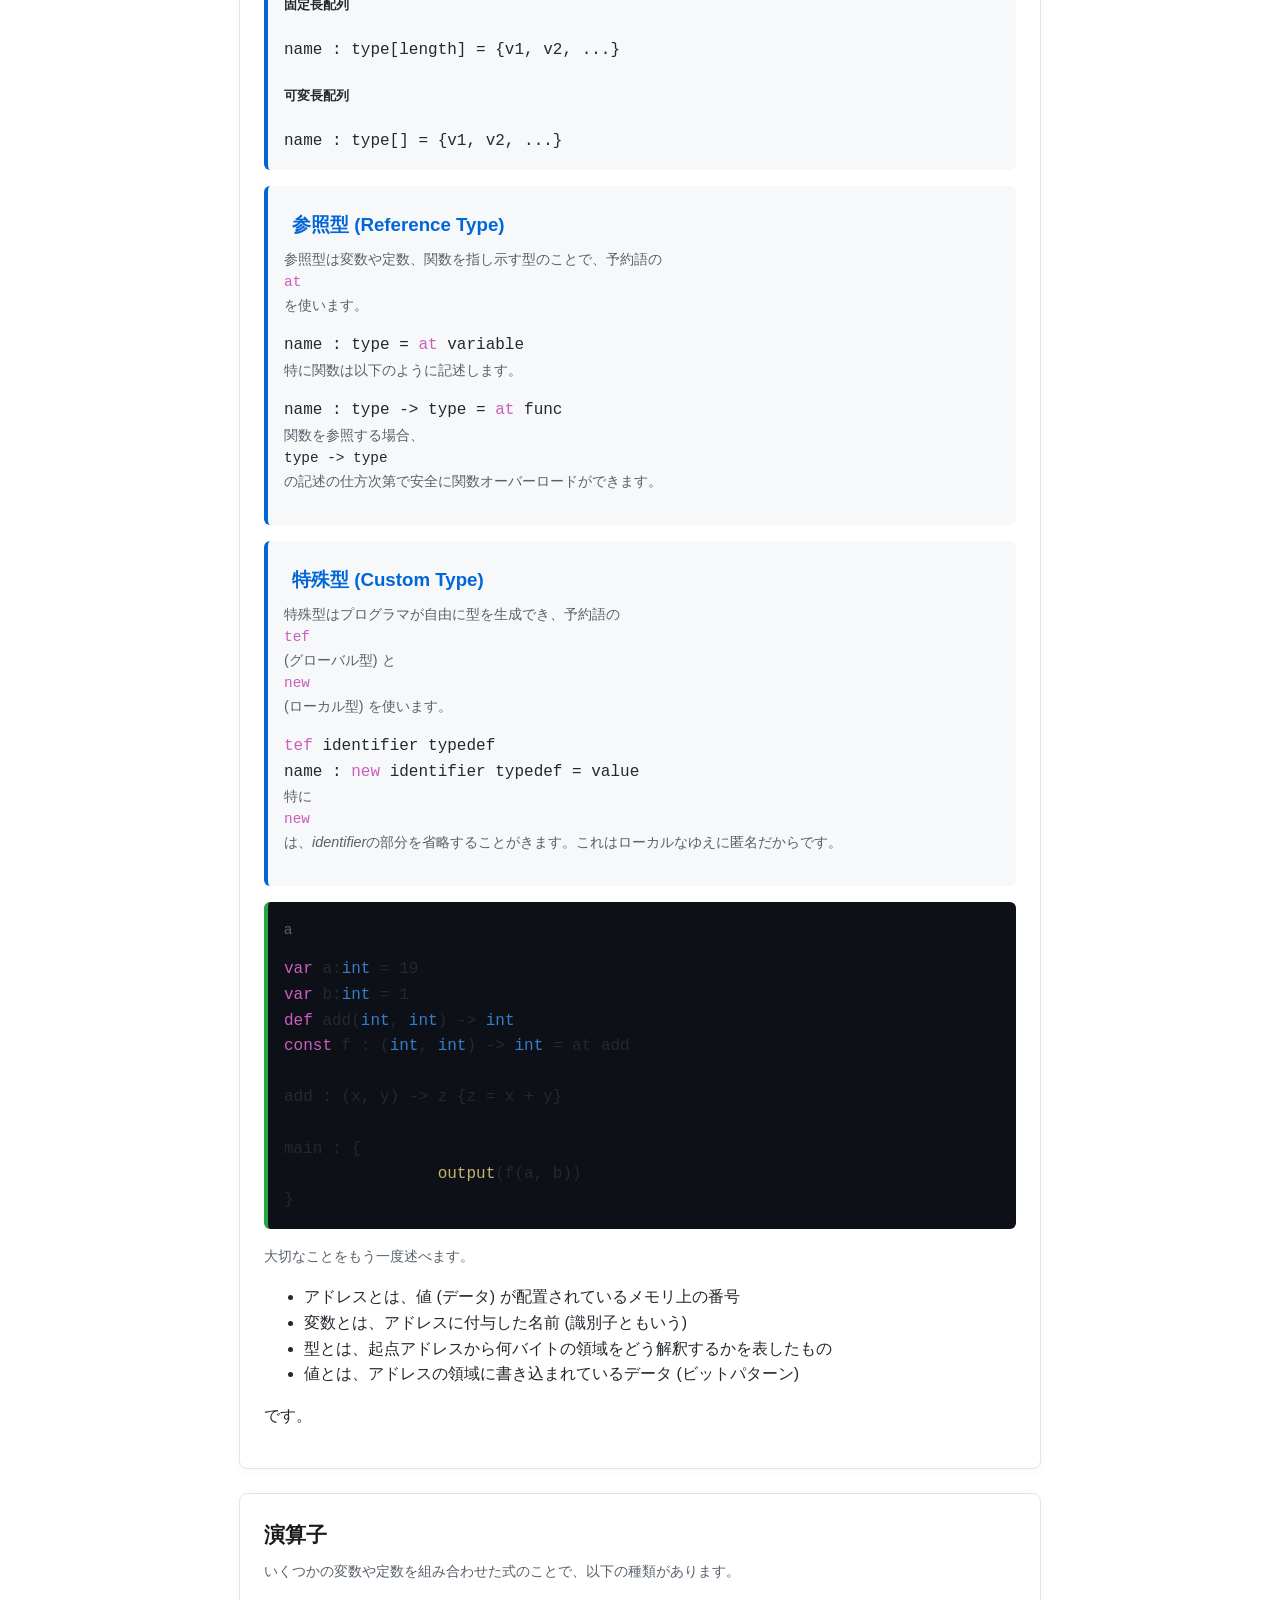
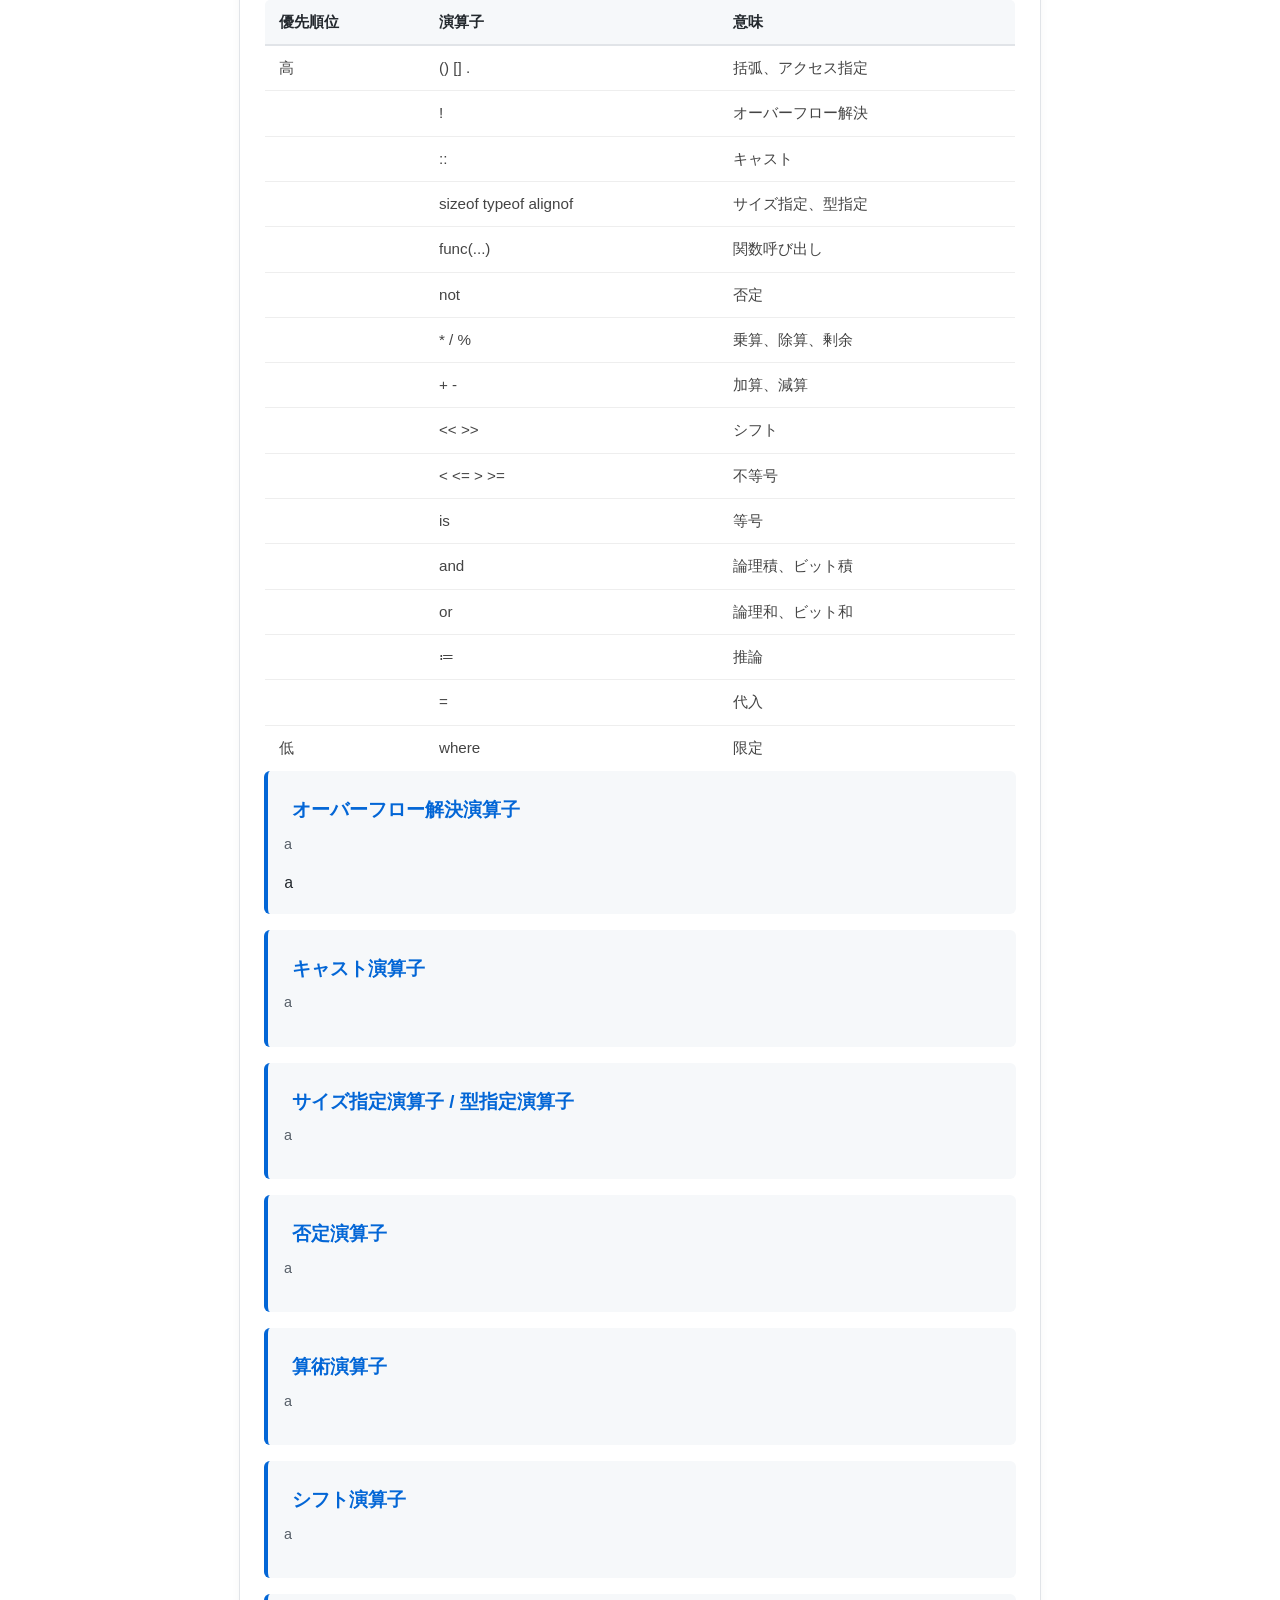
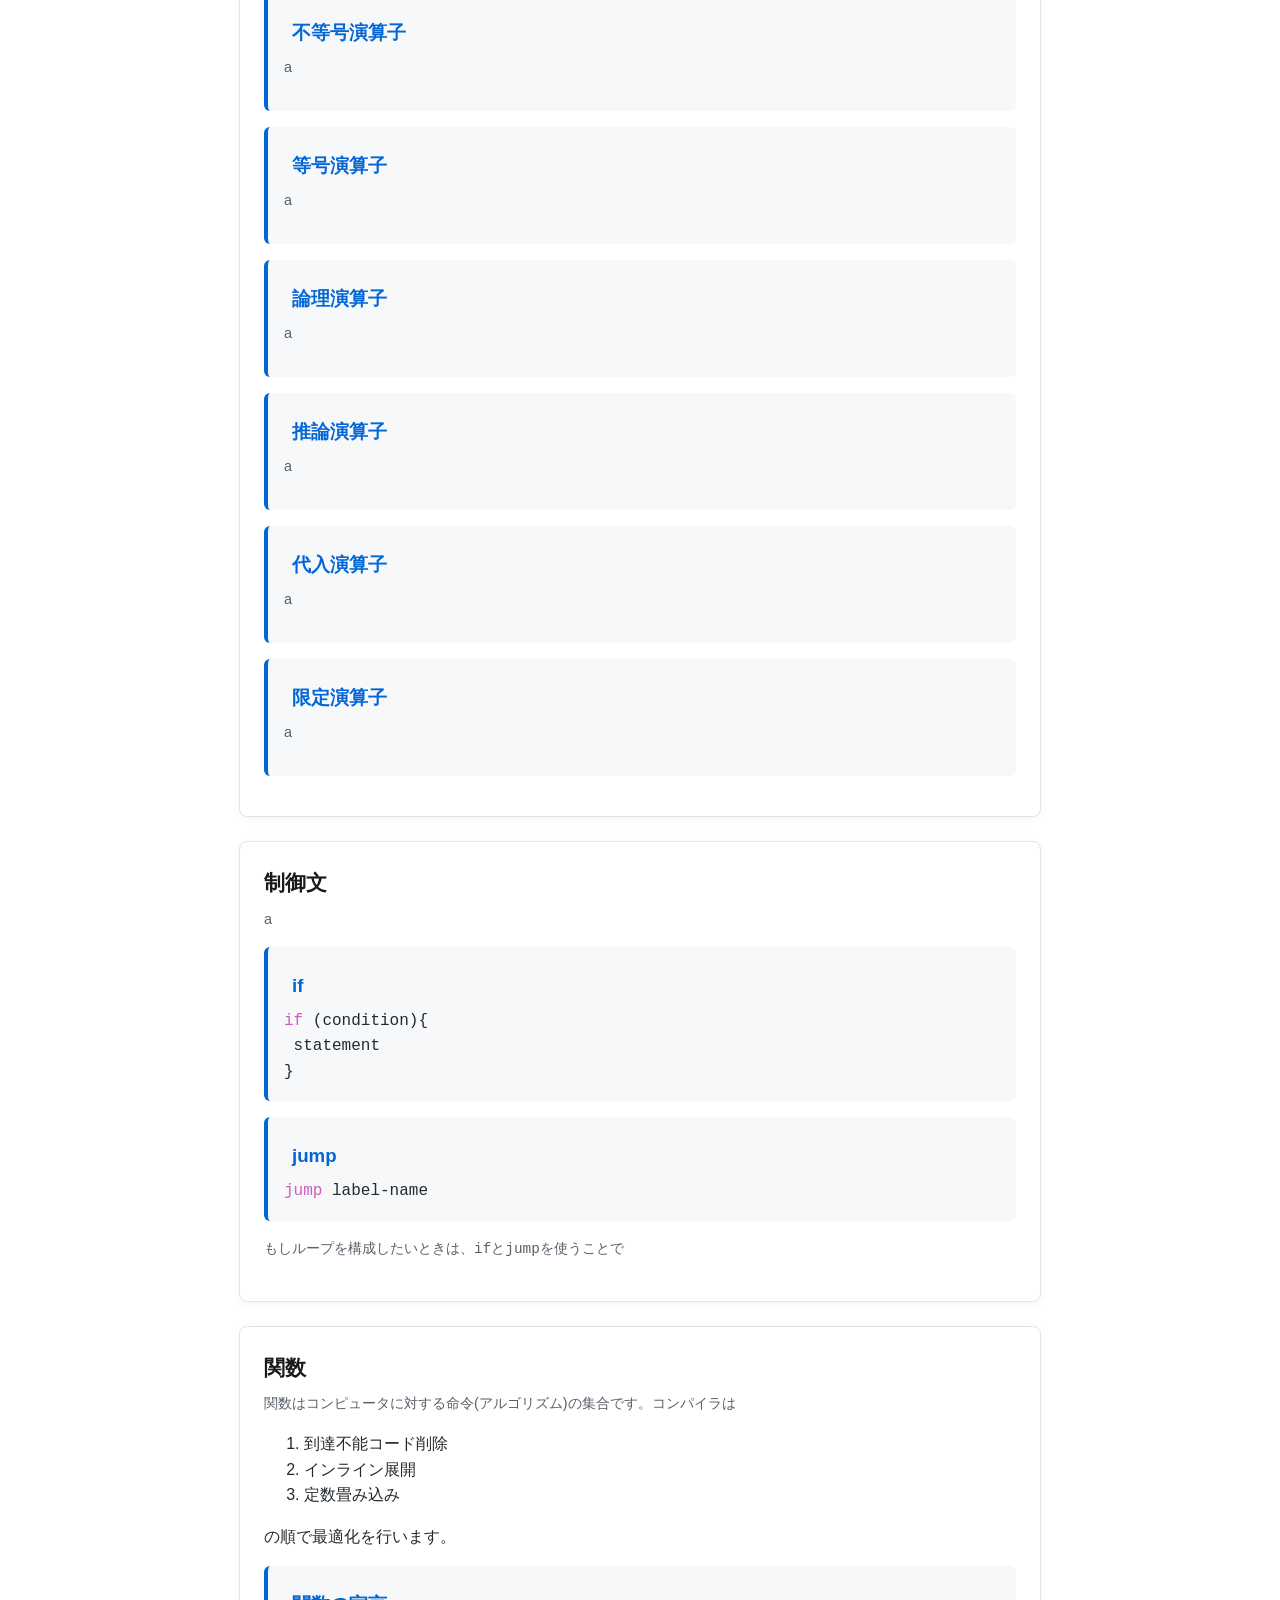
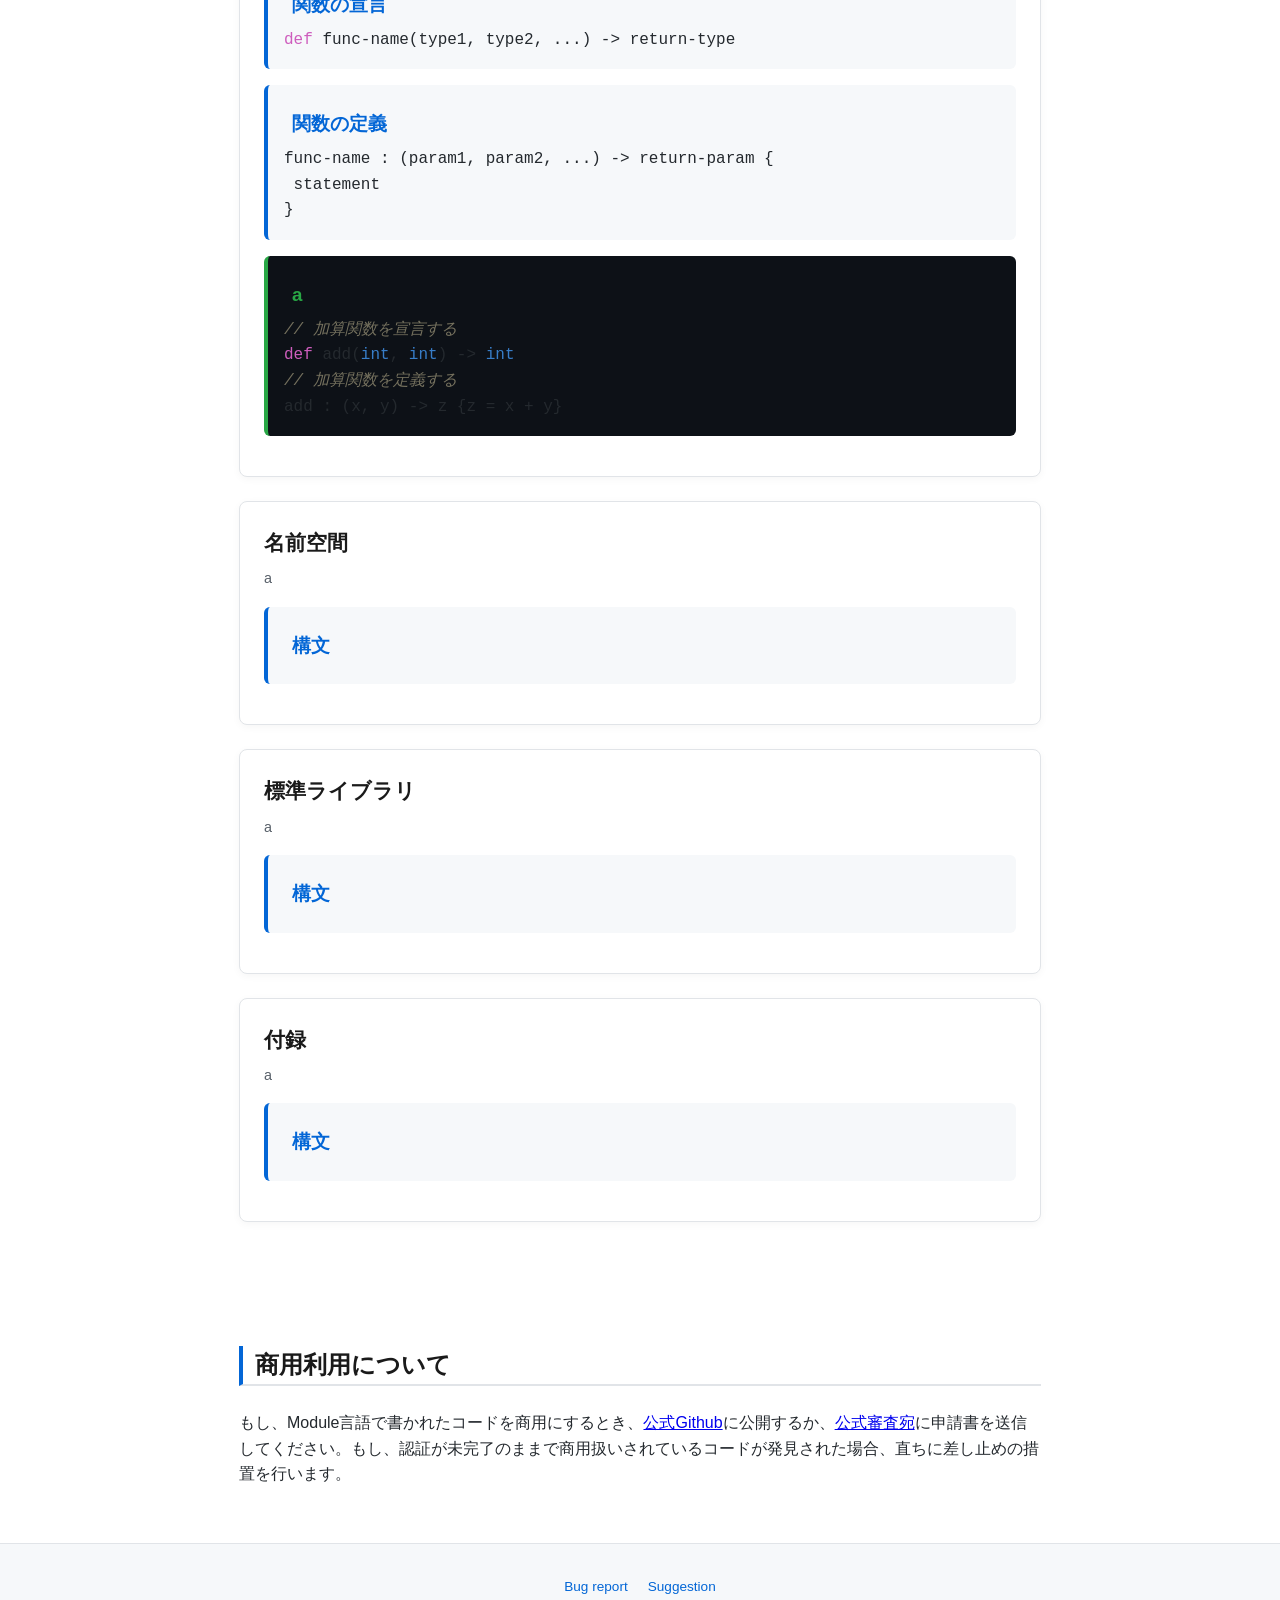
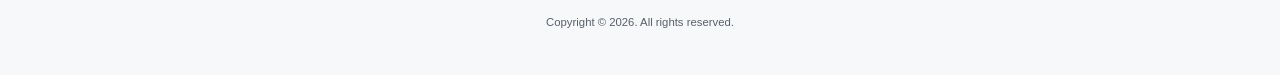
==== commit f103cb85: "Update index.html" ====
--- a/index.html
+++ b/index.html
@@ -5,142 +5,137 @@
   <title>Module Document</title>
   <style>
     html {scroll-behavior: smooth; scroll-padding-top: 65px;}
-    body {font-family: 'Segoe UI', sans-serif; margin: 0; color: #24292e; background-color: #fff; line-height: 1.6;}
+    body {font-family: -apple-system, BlinkMacSystemFont, 'Segoe UI', Roboto, Helvetica, Arial, sans-serif; margin: 0; color: #24292e; background-color: #fff; line-height: 1.6;}
     header {display: flex; justify-content: space-between; padding: 0 20px; height: 60px; background-color: #1e1e1e; position: sticky; top: 0; z-index: 1001;}
-    .header-left {display: flex; align-items: center; gap: 15px; margin: 0;}
-    .menu-trigger {display: flex; font-size: large; flex-direction: column; gap: 4px; color: #fff; background: none; border: none;}
-    .menu-trigger:hover {cursor: pointer;}
-    .menu-trigger span {display: block; width: 20px; height: 2px; background-color: #fff;}
-    nav {position: fixed; width: 260px; height: calc(100vh - 60px); top: 60px; background-color: #1e1e1e; color: #ccc; left: -260px; transition: left 0.4s; overflow-y: auto; padding: 1.5rem 0; box-sizing: border-box; z-index: 1000;}
+    .header-left {display: flex; align-items: center; gap: 15px;}
+		.header-left input[type="text"]{background-color: #2d2d2d; border: 1px solid #444; color: #fff; padding: 6px 12px; border-radius: 4px; font-size: 0.85rem; outline: none;}
+		.header-left input[type="text"]::placeholder {color: #8b949e;}
+    .menu-trigger {display: flex; flex-direction: column; gap: 5px; background: none; border: none; padding: 5px; cursor: pointer; align-items: center; justify-content: center;}
+    .menu-trigger span {display: block; width: 22px; height: 2px; background-color: #fff; border-radius: 2px; transition: all 0.3s;}
+    nav {position: fixed; width: 260px; height: calc(100vh - 60px); top: 60px; background-color: #1e1e1e; color: #ccc; left: -260px; transition: left 0.3s ease-in-out; overflow-y: auto; padding: 1.5rem 0; box-sizing: border-box; z-index: 1000; box-shadow: 2px 0 8px rgba(0, 0, 0, 0.2);}
     nav.active {left: 0;}
-    nav p {margin: 1.5rem 0 0.5rem 0; padding: 0 1.5rem; font-size: 0.85rem; font-weight: bold; text-transform: uppercase; color: #8b949e;}
+    nav p {margin: 1.2rem 0 0.4rem 0; padding: 0 1.5rem; font-size: 0.85rem; font-weight: bold; text-transform: uppercase; color: #8b949e;}
     nav p a {color: #8b949e; text-decoration: none; transition: color 0.2s;}
     nav p a:hover {color: #fff;}
     nav ul {list-style: none; padding: 0; margin: 0;}
-    nav > ul > li {padding: 0.5rem 1.5rem; font-size: 0.95rem; color: #e6edf3; cursor: pointer; transition: all 0.2s; text-decoration: none;}
+    nav > ul > li {padding: 0.5rem 1.5rem; font-size: 0.95rem; color: #e6edf3; cursor: pointer; transition: all 0.2s;}
     nav > ul > li:hover {background-color: #2d2d2d; color: #fff;}
-    nav ul ul {margin-top: 0.25rem; padding-left: 1rem; border-left: 1px solid #333; margin-left: 0.5rem;}
+    nav ul ul {margin-top: 0.25rem; padding-left: 1rem; border-left: 1px solid #333; margin-left: 1.5rem;}
     nav ul ul li {padding: 0.35rem 0.75rem; font-size: 0.85rem; color: #8b949e; cursor: pointer; transition: color 0.2s;}
-    nav ul ul li:hover {color: #58a6ff; background: none;}
-    #welcome h2 {font-size: 1.75rem; color: #1a1a1a; margin-top: 2rem; margin-bottom: 1rem; padding-bottom: 0.25rem; border-bottom: 2px solid #f0f0f0;}
+		nav ul ul li a {color: inherit; text-decoration: none; display: block;}
+    nav ul ul li:hover {color: #58a6ff;}
+    #welcome h2 {font-size: 1.4rem; color: #1a1a1a; margin-top: 2rem; margin-bottom: 1rem; padding-bottom: 0.25rem; border-bottom: 1px solid #e1e4e8;}
     #welcome p {font-size: 1rem; color: #333; line-height: 1.7; margin-bottom: 1.25rem;}
     #welcome ul {padding-left: 1.5rem; margin-bottom: 1.5rem;}
-    #welcome ul li {font-size: 1rem; color: #444; margin-bottom: 0.5rem; line-height: 1.5;}
-    #welcome ol {padding: 1.3rem 1.3rem 1.3rem 2.5rem; margin-bottom: 1.5rem; background-color: #f8f9fa; border-radius: 8px; border: 1px solid #e1e4e8;}
-    #welcome ol ul {font-size: 1rem; color: #24292e; margin-bottom: 0.75rem;}
+    #welcome ul li {font-size: 1rem; color: #444; margin-bottom: 0.5rem;}
+    #welcome ol {padding: 1.2rem 1.2rem 1.2rem 2.5rem; margin-bottom: 1.5rem; background-color: #f8f9fa; border-radius: 8px; border: 1px solid #e1e4e8;}
     #welcome strong {display: inline-block; background: linear-gradient(transparent 70%, #e2f0fd 70%); padding: 0 4px; color: #0366d6;}
-    table {width: 100%; border-collapse: collapse; margin: 2rem 0; font-size: 0.95rem; border-radius: 8px; border: 1px solid #e1e4e8; display: block;}
-    th {background-color: #f6f8fa; color: #24292e; font-weight: bold; text-align: left; padding: 12px 16px; border-bottom: 2px solid #e1e4e8;}
-    td {color: #444; border-bottom: 1px solid #eee; padding: 3px;}
-    main section {max-width: 800px; margin: 0 auto; padding: 3rem 1.5rem; box-sizing: border-box;}
-    h1 {border-bottom: 3px solid #333; border-left: 4px solid #696969; padding-left: 10px; font-weight: 600; border-radius: 6px;}
+    .table-wrapper {width: 100%; overflow-x: auto; margin: 1.5rem 0;}
+		table {width: 100%; border-collapse: collapse; font-size: 0.95rem; border-radius: 6px; border: 1px solid #e1e4e8; overflow: hidden;}
+    th {background-color: #f6f8fa; color: #24292e; font-weight: bold; text-align: left; padding: 10px 14px; border-bottom: 2px solid #e1e4e8;}
+    td {color: #444; border-bottom: 1px solid #eee; padding: 10px 14px;}
+    main section {max-width: 850px; margin: 0 auto; padding: 2.5rem 1.5rem; box-sizing: border-box;}
+    h1 {border-bottom: 2px solid #e1e4e8; border-left: 4px solid #0366d6; padding-left: 12px; font-weight: bold; color: #1a1a1a; margin-bottom: 1.5rem;}
     .keyword {color: #ce5dbd;}
     .function {color: #c5b36b;}
     .string {color: #ce9178;}
     .comment {color: #75715e; font-style: italic;}
     .type {color: #377dc8;}
     .modify {color: #4987ca;}
-    .ref-card {max-width: 800px; margin: 1.5rem auto; padding: 1.5rem; border: 1px solid #e1e4e8; border-radius: 8px; background: #fff; box-shadow: 0 4px 12px rgba(0, 0, 0, 0.05); font-family: sans-serif;}
-    .ref-title {margin-top: 0; margin-bottom: 0.5rem; font-size: 1.3rem; color: #1a1a1a;}
-    .ref-description {color: #586069; font-size: 0.9rem; margin-top: 0; margin-bottom: 1.25rem;}
-    .ref-section {margin-bottom: 1rem; padding: 0.75rem 1rem; border-radius: 6px;}
-    .section-label {margin-top: 0; margin-bottom: 0.5rem; font-size: 0.8rem; font-weight: bold;}
+    .ref-card {margin: 1.5rem 0; padding: 1.5rem; border: 1px solid #e1e4e8; border-radius: 8px; background: #fff; box-shadow: 0 2px 8px rgba(0, 0, 0, 0.04);}
+    .ref-title {margin-top: 0; margin-bottom: 0.5rem; font-size: 1.3rem; color: #1a1a1a; border: none; padding: 0;}
+    .ref-description {color: #586069; font-size: 0.9rem; margin-top: 0; margin-bottom: 1rem;}
+    .ref-section {margin-bottom: 1rem; padding: 1rem; border-radius: 6px;}
+		.section-label, .example-label {margin-top: 0; margin: 0.5rem; font-size: 0.85; font-weight: bold;}
     .syntax-box {background: #f6f8fa; border-left: 4px solid #0366d6;}
     .syntax-box .section-label {color: #0366d6;}
-    .syntax-box code {color: #000; font-family: 'Courier New', Courier, monospace;}
+    .syntax-box code {color: #24292e; font-family: 'SFMono-Regular', Consolas, 'Liberation Mono', Menlo, monospace; white-space: pre-wrap; display: block;}
     .example-box {background: #0d1117; border-left: 4px solid #28a745; color: #c9d1d9;}
-    .example-box .section-label {color: #28a745;}
-    .example-box code {margin: 0; overflow-x: auto; font-family: 'Courier New', Courier, monospace;}
+    .example-box .example-label, .example-box .section-label {color: #28a745;}
+    .example-box code {color: #24292e; font-family: 'SFMono-Regular', Consolas, 'Liberation Mono', Menlo, monospace; white-space: pre-wrap; display: block;}
+		footer {background-color: #f6f8fa; border-top: 1px solid #e1e4e8; padding: 2rem 1rem; text-align: center; font-size: 0.85rem; color: #586069;}
+		footer address {display: inline-block; margin: 0 10px; font-style: normal;}
+		footer a {color: #0366d6; text-decoration: none;}
   </style>
 </head>
 <body>
   <header>
     <div class="header-left">
-      <button class="menu-trigger" id="menu-trigger"><span></span><span></span><span></span></button>
-      <p><input type="text" spellcheck="true" placeholder="検索する"></p>
+      <button class="menu-trigger" id="menu-trigger" aria-label="メニューを開く"><span></span><span></span><span></span></button>
+      <input type="text" spellcheck="false" placeholder="検索する">
     </div>
     <nav>
       <p><a href="#welcome">ようこそ</a></p>
-      <ul><li>Moduleとは</li><li>コードの基本構成</li></ul>
+      <ul><li><a href="#about">Moduleとは</a></li><li><a href="#basis">コードの基本構成</a></li></ul>
       <p><a href="#begin">はじめに</a></p>
       <ul>
-        <li><a href="#types">型</a><ul><li>基本型 (Fundamental Type)<ul><li>空型</li><li>論理型</li><li>整数型</li><li>浮動小数点数型</li><li>文字列型</li></ul></li><li>構造型 (Structure Type)<ul><li>集合型</li><li>配列型</li></ul></li><li>参照型 (Reference Type)</li><li>特殊型 (Irregular Type)</li></ul></li>
-        <li><a href="#operators">演算子</a><ul><li>単項演算子<ul><li>正化演算子</li><li>負化演算子</li></ul></li><li>二項演算子<ul><li>算術演算子</li><li>代入演算子</li><li>論理演算子</li><li>ビット演算子</li><li>シフト演算子</li><li>推論演算子</li></ul></li><li>複合演算子</li></ul></li>
-        <li><a href="#control">制御文</a><ul><li>if</li><li>jump</li></ul></li>
+        <li><a href="#types">型</a><ul><li>基本型 (Fundamental Type)</li><li>構造型 (Structure Type)</li><li>参照型 (Reference Type)</li><li>特殊型 (Custom Type)</li></ul></li>
+        <li><a href="#operators">演算子</a><ul><li>単項演算子</li><li>二項演算子</li><li>複合演算子</li></ul></li>
+        <li><a href="#control">制御文</a></li>
         <li><a href="#func">関数</a></li>
         <li><a href="#namespace">名前空間</a></li>
         <li><a href="#stdlib">標準ライブラリ</a></li>
-        <li><a href="#appendix">付録</a><ul><li>拡張バッカス・ナウア記法(EBNF)</li><li>中間表現(MIR)</li></ul></li>
+        <li><a href="#appendix">付録</a></li>
       </ul>
     </nav>
   </header>
   <main>
-    <section style="display: flex; flex-direction: column; align-items: center; justify-content: center; text-align: center; padding: 5rem 2rem; border-bottom: 1px solid #e1e4d8;">
-      <span style="font-family: 'Courier New', Courier, monospace; font-size: 3.5rem; font-weight: bold; color: #1a1a1a; letter-spacing: 2px; margin: 0 0 2rem 0; text-shadow: 0 2px 4px rgba(0, 0, 0, 0.03);">Module Language</span>
-      <span style="cursor: pointer; display: inline-flex; align-items: center; background-color: #212529; color: #fff; padding: 12px 36px; border-radius: 6px; text-decoration: none; font-size: 1rem; font-weight: bold; box-shadow: 0 4px 12px rgba(0, 0, 0, 0.15);" id="open-box" onclick="window.open('./code.html')">エディタを開く</span>
-      <article style="margin-top: 3px;">使用前に <a href="./agreement.html" style="color: #0366d6; border-bottom: 1px dashed #0366d6; text-decoration: none;">ライセンスおよび規約</a> に同意する必要があります。</article>
+    <section style="display: flex; flex-direction: column; align-items: center; justify-content: center; text-align: center; padding: 4rem 1rem; border-bottom: 1px solid #e1e4d8;">
+      <span style="font-family: 'SFMono-Regular', Consolas, monospace; font-size: 3rem; font-weight: bold; color: #1a1a1a; letter-spacing: 1px; margin-bottom: 1.5rem;">Module Language</span>
+      <span style="cursor: pointer; display: inline-flex; align-items: center; background-color: #212529; color: #fff; padding: 12px 32px; border-radius: 6px; text-decoration: none; font-size: 1rem; font-weight: bold; box-shadow: 0 4px 12px rgba(0, 0, 0, 0.15);" id="open-box" onclick="window.open('./code.html')">エディタを開く</span>
+      <p style="margin-top: 1rem; font-size: 0.85rem; color: #586069;">使用前に <a href="./agreement.html" style="color: #0366d6; border-bottom: 1px dashed #0366d6; text-decoration: none;">ライセンスおよび規約</a> に同意する必要があります。</p>
     </section>
     <section id="welcome">
       <h1>ようこそ</h1>
       <h2 id="about">Moduleとは</h2>
-      <p><strong>安全性</strong>・<strong>記述性</strong>・<strong>性能</strong>のバランスを追求したプログラミング言語です。Visual Studio Code (通称<q>VS Code</q>) などの環境構築を必要とせず、</p>
-      <ul>
-        <li>公式エディタ</li>
-        <li>コンパイラ</li>
-      </ul>
-      <p>の二つのみで編集ができます。コンパイラは <a href="#" onclick="addEventListener('click', () => {if (confirm('ダウンロードしますか？')){window.open('./compiler.zip');}})">ここから</a> 入手してください。</p>
-      <table>
-        <thead><tr><th>従来の課題</th><th>Moduleの考え方</th></tr></thead>
-        <tbody>
-          <tr><td>メモリ安全</td><td>コンパイラが安全性を補助する</td></tr>
-          <tr><td>記述量</td><td>必要最低限の構文で書ける</td></tr>
-          <tr><td>学習コスト</td><td>初学者でも理解しやすい設計</td></tr>
-        </tbody>
-      </table>
+      <p><strong>安全性</strong>・<strong>記述性</strong>・<strong>性能</strong>のバランスを追求したプログラミング言語です。Visual Studio Code (通称<q>VS Code</q>) などの環境構築を必要とせず、<ul><li>公式エディタ</li><li>コンパイラ</li></ul>の二つのみで編集ができます。コンパイラは <a href="#" onclick="if (confirm('ダウンロードしますか？')){window.open('./compiler.zip');} return false;">ここから</a> 入手してください。</p>
+      <div class="table-wrapper">
+				<table>
+					<thead><tr><th>従来の課題</th><th>Moduleの考え方</th></tr></thead>
+					<tbody><tr><td>メモリ安全</td><td>コンパイラが安全性を補助する</td></tr><tr><td>記述量</td><td>必要最低限の構文で書ける</td></tr><tr><td>学習コスト</td><td>初学者でも理解しやすい設計</td></tr></tbody>
+				</table>
+			</div>
       <h2 id="basis">コードの基本構成</h2>
-      <p>基本的に</p>
-      <ol>
-        <li> var/const/def 修飾子で宣言し、</li>
-        <li> main ブロック内で実行したいことを書き、</li>
-        <li>その間に定義を書く。</li>
-      </ol>
+      <p>基本的に<ol><li><code>var</code> / <code>const</code> / <code>def</code> 修飾子で宣言</li><li><code>main</code> ブロック内で実行したい処理を記述</li><li>その間に定義を書く</li></ol></p>
       <p>という流れです。コードを上部から読んだとき<br><strong>宣言 → 定義 → 実行</strong><br>となります (この順は必須でない) 。コンパイラは<strong>宣言</strong>を優先的に定義し、その次にユーザーの定義を最適化します。</p>
       <section class="ref-section example-box">
         <h3 class="example-label"><q>Hello, world!</q>を出力する</h3>
-        <code><span class="keyword">def</span> print(<span class="type">str</span>) -&gt; <span class="type">str</span><br><span class="modify">const</span> message : <span class="type">str</span> = <span class="string">"Hello, world!"</span><br><br>print : x -&gt; y { y = <span class="function">output</span>(x) }<br><span class="function">main</span>: {<br>&nbsp;print(message)<br>}</code>
+        <code><span class="keyword">def</span> print(<span class="type">str</span>) -&gt; <span class="type">str</span>
+<span class="modify">const</span> message : <span class="type">str</span> = <span class="string">"Hello, world!"</span>
+
+print : x -&gt; y { y = <span class="function">output</span>(x) }
+
+<span class="function">main</span>: {
+		print(message)
+}</code>
       </section>
-			<p>例外処理はありません (エントリーポイントとなるmain関数が<var>-1</var>という値を返します)。</p>
+			<p>例外処理はありません (エントリーポイントとなる <code>main</code> 関数が <code>-1</code> という値を返します)。</p>
     </section>
     <section id="begin">
       <h1>はじめに</h1>
       <p>このパートでは、コードを書く際の基本となる情報を整理します。</p>
       <div class="ref-card">
         <h2 class="ref-title">コメント</h2>
-        <p class="ref-description">コード中にメモを残しておきたいとき、率直に書くと定義されていない文字が含まれている可能性があるため、コンパイル時警告になります。安全にコメントを書く方法は以下の二通りあります。</p>
+        <p class="ref-description">コード中にメモを残す場合、定義されていない文字が含まれているとコンパイル時警告になります。安全にコメントを書く方法は以下の2通りです。</p>
         <section class="ref-section syntax-box">
           <h3 class="section-label">構文</h3>
-          <code><span class="comment">// コメント</span><br><span class="comment">/-<br> コメント<br>-/</span></code>
-        </section>
-        <p class="ref-description">実行したい内容と無関係な部分は、その部分をコメントにする工夫があります。</p>
+          <code><span class="comment">// コメント</span>
+<span class="comment">/-
+	コメント
+-/</span></code>
+        </section>
       </div>
       <div class="ref-card">
         <h2 class="ref-title">識別子と予約語</h2>
         <h3>識別子</h3>
-        <p class="ref-description">識別子とは、後述する予約語以外の、以下の規則がある語句のことです:<ul><li>ユニコード文字である</li><li>数字で始めてはいけない</li><li>大文字と小文字は区別される</li></ul></p>
+        <p class="ref-description">識別子とは、予約語以外の以下の規則を満たす語句のことです。<ul><li>ユニコード文字である</li><li>数字で始めてはいけない</li><li>大文字と小文字は区別される</li></ul></p>
         <h3>予約語</h3>
-        <p class="ref-description">予約語は、既に使用が決まっている語句のことであり、以下の20個が挙げられます:</p>
-        <table>
-          <tbody>
-            <tr><td>void</td><td>bool</td><td>int</td><td>float</td><td>str</td></tr>
-            <tr><td>var</td><td>const</td><td>def</td><td>tef</td><td>if</td></tr>
-            <tr><td>and</td><td>or</td><td>not</td><td>true</td><td>false</td></tr>
-            <tr><td>is</td><td>jump</td><td>import</td><td>new</td><td>in</td></tr>
-          </tbody>
-        </table>
+        <p class="ref-description">予約語は、既に定義されている語句 (全20個) のことです。</p>
+				<div class="table-wrapper"><table><tbody><tr><td>void</td><td>bool</td><td>int</td><td>float</td><td>str</td></tr><tr><td>var</td><td>const</td><td>def</td><td>tef</td><td>if</td></tr><tr><td>and</td><td>or</td><td>not</td><td>true</td><td>false</td></tr><tr><td>is</td><td>jump</td><td>import</td><td>new</td><td>where</td></tr></tbody></table></div>
       </div>
       <div class="ref-card">
         <h2 class="ref-title">式と文</h2>
-        <p class="ref-description">式は命令を含まないもの、文は命令を含むものと定義します。文は改行区切りであり、他言語にみられる行末セミコロンは必要ありません。また、インデントはコンパイル時に読み飛ばされるので、プログラマーは自由にタブをいくつか置くことができます。ただし、変数/定数は必ず初期化しなければなりません (未定義動作の防止)。</p>
+        <p class="ref-description">式は命令を含まないもの、文は命令を含むものと定義します。文は改行区切りであり、他言語にみられる行末セミコロンは必要ありません。また、インデントはコンパイル時に読み飛ばされるので、プログラマーは自由にタブをいくつか置くことができます。変数とはアドレスに付与した識別子、定数とは変数を変更不可にした識別子のことです。ただし、それらは必ず初期化しなければなりません (未定義動作の防止)。</p>
         <section class="ref-section syntax-box">
           <h3 class="section-label">変数の宣言</h3>
           <code><span class="modify">var</span> name : type = value</code>
@@ -156,7 +151,7 @@
       </div>
       <div class="ref-card" id="types">
         <h2 class="ref-title">型</h2>
-        <p class="ref-description">型とは、占有するメモリの名前のことです。基本型、構造型、直接メモリを指し示す参照型、プログラマが定義する特殊型に分割されます。</p>
+        <p class="ref-description">型とは、<q>起点のアドレスから何バイトの領域を使うか</q>と<q>そのビット列をどう解釈するか</q>を表したものです。基本型、構造型、直接メモリを指し示す参照型、プログラマが定義する特殊型に分割されます。</p>
         <section class="ref-section syntax-box">
           <h3 class="section-label">基本型 (Fundamental Type)</h3>
           <p class="ref-description">基本型は空型、論理型、整数型、浮動小数点数型、文字列型に分けられ、これらをいくつか組み合わせて新たな型を生成することができます。</p>
@@ -187,26 +182,36 @@
 					<h5>固定長配列</h5>
 					<code>name : type[length] = {v1, v2, ...}</code>
 					<h5>可変長配列</h5>
-					<code>name : type[length] = {v1, v2, ...}</code>
+					<code>name : type[] = {v1, v2, ...}</code>
 				</section>
 				<section class="ref-section syntax-box">
 					<h3 class="section-label">参照型 (Reference Type)</h3>
 					<p class="ref-description">参照型は変数や定数、関数を指し示す型のことで、予約語の <code><span class="keyword">at</span></code> を使います。</p>
 					<code>name : type = <span class="keyword">at</span> variable</code>
 					<p class="ref-description">特に関数は以下のように記述します。</p>
-					<code>name : type -> type = <span class="keyword">at</span> func</code>
-					<p class="ref-description">a</p>
-				</section>
-				<section class="ref-section syntax-box">
-					<h3 class="section-label">特殊型 (Irregular Type)</h3>
+					<code>name : type -&gt; type = <span class="keyword">at</span> func</code>
+					<p class="ref-description">関数を参照する場合、<code>type -&gt; type</code> の記述の仕方次第で安全に関数オーバーロードができます。</p>
+				</section>
+				<section class="ref-section syntax-box">
+					<h3 class="section-label">特殊型 (Custom Type)</h3>
 					<p class="ref-description">特殊型はプログラマが自由に型を生成でき、予約語の <code><span class="keyword">tef</span></code> (グローバル型) と <code><span class="keyword">new</span></code> (ローカル型) を使います。</p>
 					<code><span class="keyword">tef</span> identifier typedef<br>name : <span class="keyword">new</span> identifier typedef = value</code>
 					<p class="ref-description">特に<code><span class="keyword">new</span></code>は、<var>identifier</var>の部分を省略することがきます。これはローカルなゆえに匿名だからです。</p>
 				</section>
 				<section class="ref-section example-box">
 					<p class="ref-description">a</p>
-					<code><span class="keyword">var</span> a:<span class="type">int</span> = 19<br><span class="keyword">var</span> b:<span class="type">int</span> = 1<br><span class="keyword">def</span> add(<span class="type">int</span>, <span class="type">int</span>) -> <span class="type">int</span><br><span class="keyword">const</span> f : (<span class="type">int</span>, <span class="type">int</span>) -&gt; <span class="type">int</span> = <span class="leyword">at</span> add<br>add : (x, y) -&gt; z {z = x + y}<br>main : {<br>&nbsp;<span class="function">output</span>(f(a, b))<br>}</code>
-				</section>
+					<code><span class="keyword">var</span> a:<span class="type">int</span> = 19
+<span class="keyword">var</span> b:<span class="type">int</span> = 1
+<span class="keyword">def</span> add(<span class="type">int</span>, <span class="type">int</span>) -> <span class="type">int</span>
+<span class="keyword">const</span> f : (<span class="type">int</span>, <span class="type">int</span>) -&gt; <span class="type">int</span> = <span class="leyword">at</span> add
+
+add : (x, y) -&gt; z {z = x + y}
+
+main : {
+		<span class="function">output</span>(f(a, b))
+}</code>
+				</section>
+				<p class="ref-description">大切なことをもう一度述べます。<ul><li>アドレスとは、値 (データ) が配置されているメモリ上の番号</li><li>変数とは、アドレスに付与した名前 (識別子ともいう)</li><li>型とは、起点アドレスから何バイトの領域をどう解釈するかを表したもの</li><li>値とは、アドレスの領域に書き込まれているデータ (ビットパターン)</li></ul>です。</p>
       </div>
       <div class="ref-card" id="operators">
         <h2 class="ref-title">演算子</h2>
@@ -322,10 +327,34 @@
           <code><span class="comment">// 加算関数を宣言する</span><br><span class="keyword">def</span> add(<span class="type">int</span>, <span class="type">int</span>) -&gt; <span class="type">int</span><br><span class="comment">// 加算関数を定義する</span><br>add : (x, y) -&gt; z {z = x + y}</code>
         </section>
       </div>
+			<div class="ref-card" id="namespace">
+				<h2 class="ref-title">名前空間</h2>
+				<p class="ref-description">a</p>
+				<section class="ref-section syntax-box">
+					<h3 class="section-label">構文</h3>
+					<code></code>
+				</section>
+			</div>
+			<div class="ref-card" id="stdlib">
+				<h2 class="ref-title">標準ライブラリ</h2>
+				<p class="ref-description">a</p>
+				<section class="ref-section syntax-box">
+					<h3 class="section-label">構文</h3>
+					<code></code>
+				</section>
+			</div>
+			<div class="ref-card" id="appendix">
+				<h2 class="ref-title">付録</h2>
+				<p class="ref-description">a</p>
+				<section class="ref-section syntax-box">
+					<h3 class="section-label">構文</h3>
+					<code></code>
+				</section>
+			</div>
     </section>
     <section id="licence">
       <h1>商用利用について</h1>
-      <p>もし、Module言語で書かれたコードを商用にするとき、<a href="#">公式Github</a>に公開するか、<a href="#">公式審査員</a>に送信してください。もし、認証が未完了のままで商用扱いされているコードが発見された場合、直ちに差し止めの措置を行います。</p>
+      <p>もし、Module言語で書かれたコードを商用にするとき、<a href="#">公式Github</a>に公開するか、<a href="#">公式審査宛</a>に申請書を送信してください。もし、認証が未完了のままで商用扱いされているコードが発見された場合、直ちに差し止めの措置を行います。</p>
     </section>
   </main><!-- $name value size -->
   <footer><address><a href="#">Bug report</a></address><address><a href="#">Suggestion</a></address><p><small>Copyright © 2026. All rights reserved.</small></p></footer>
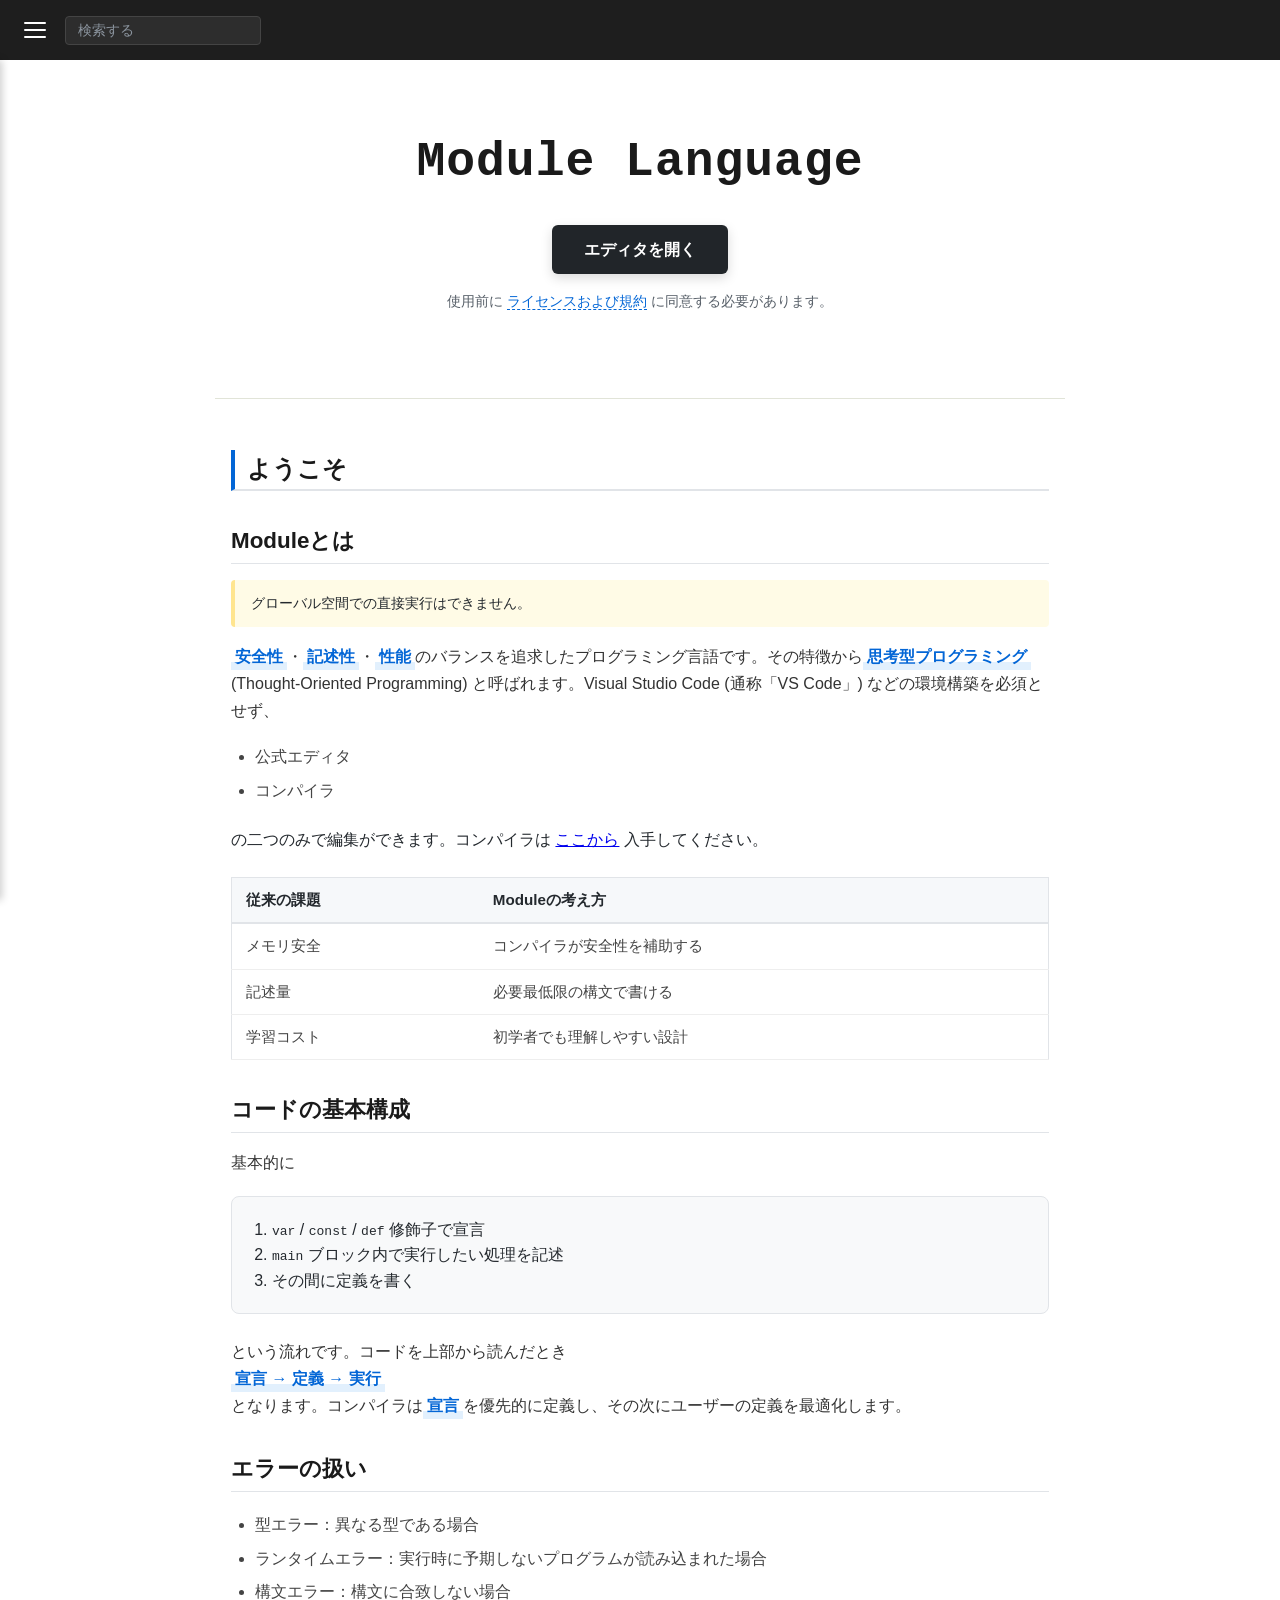
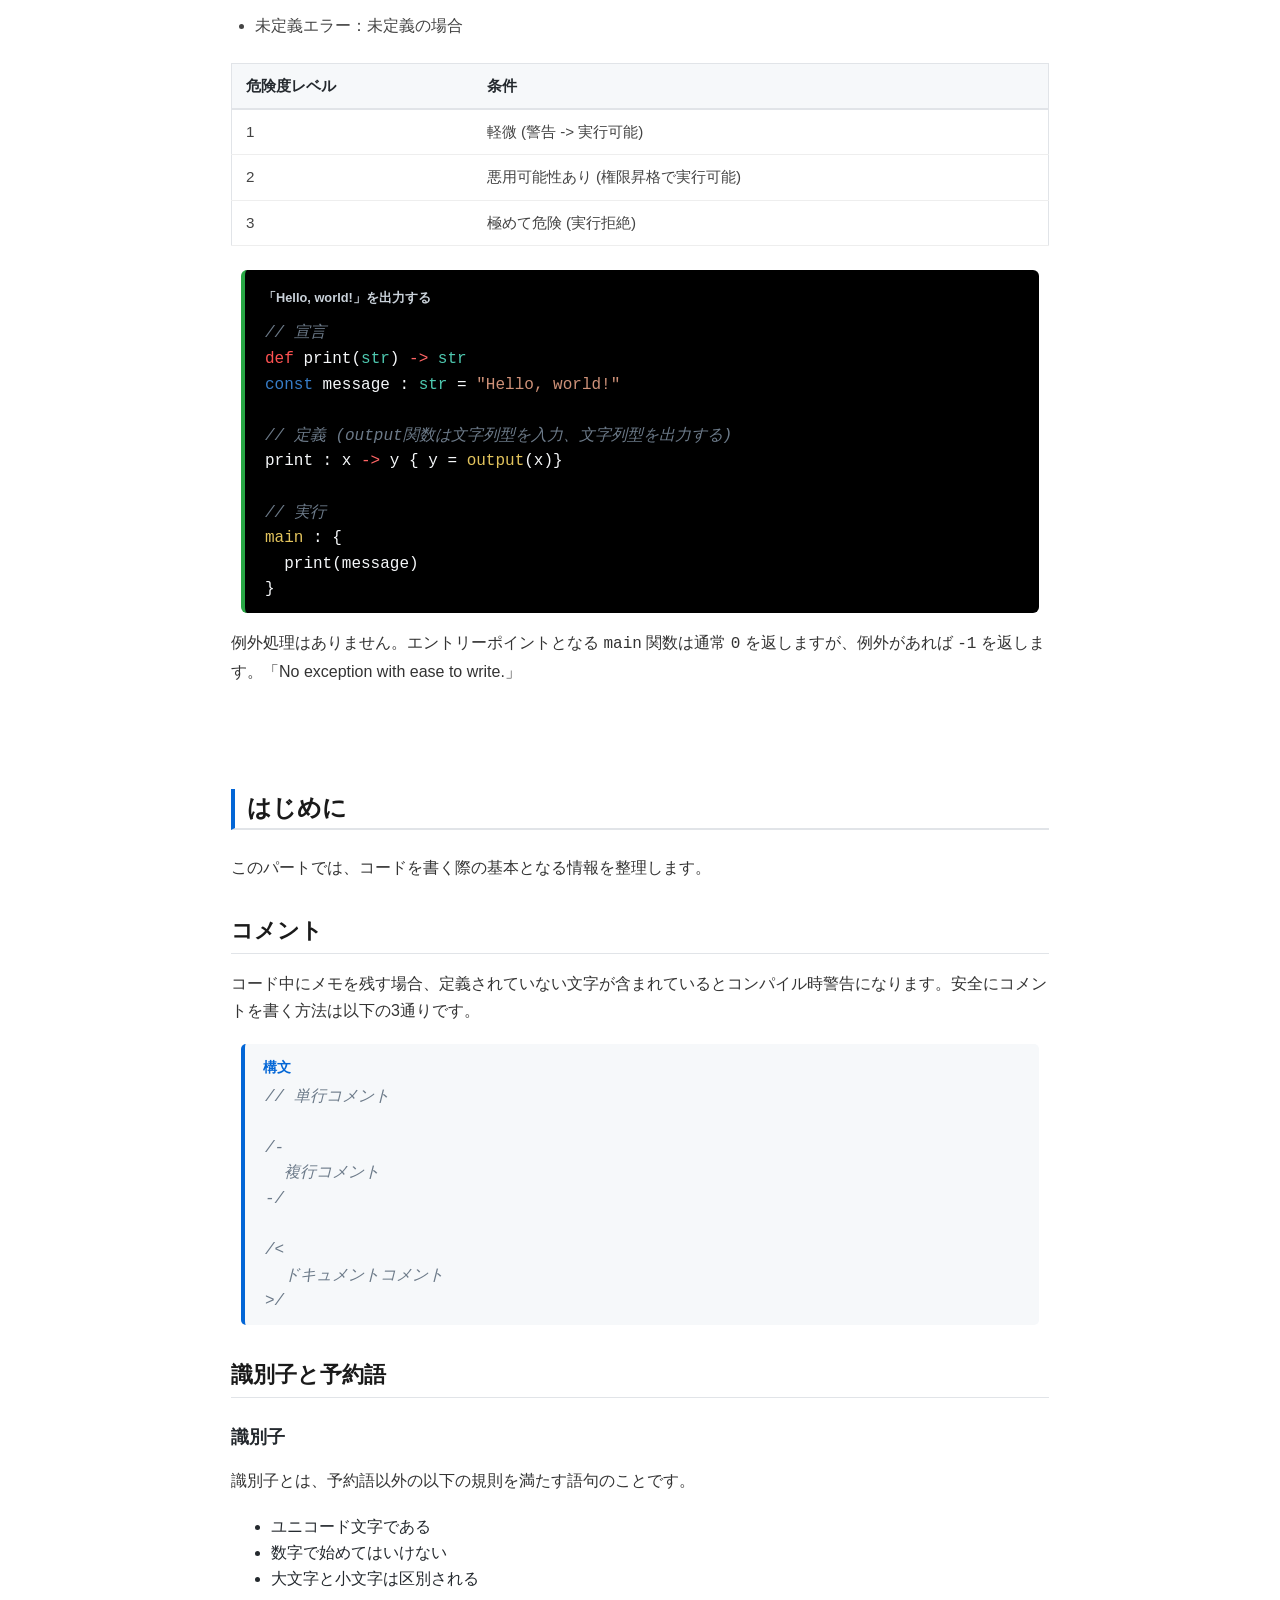
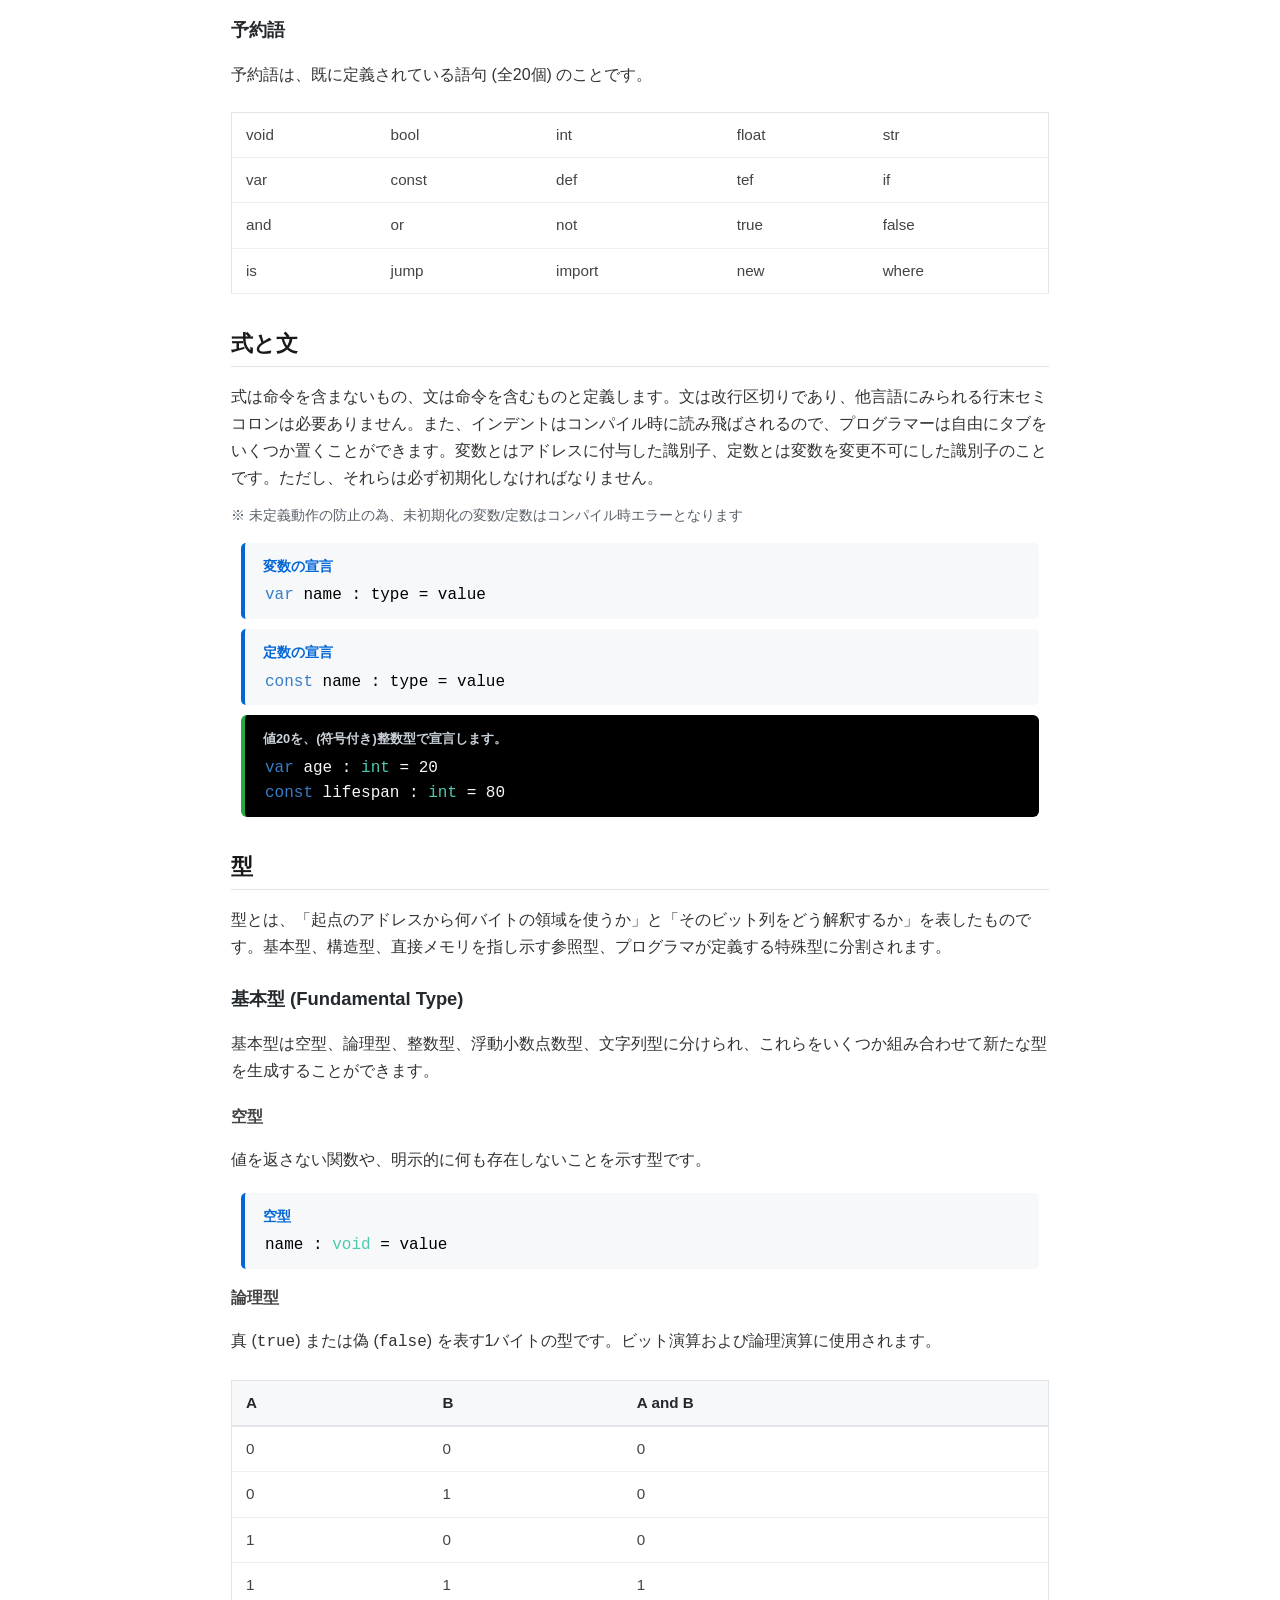
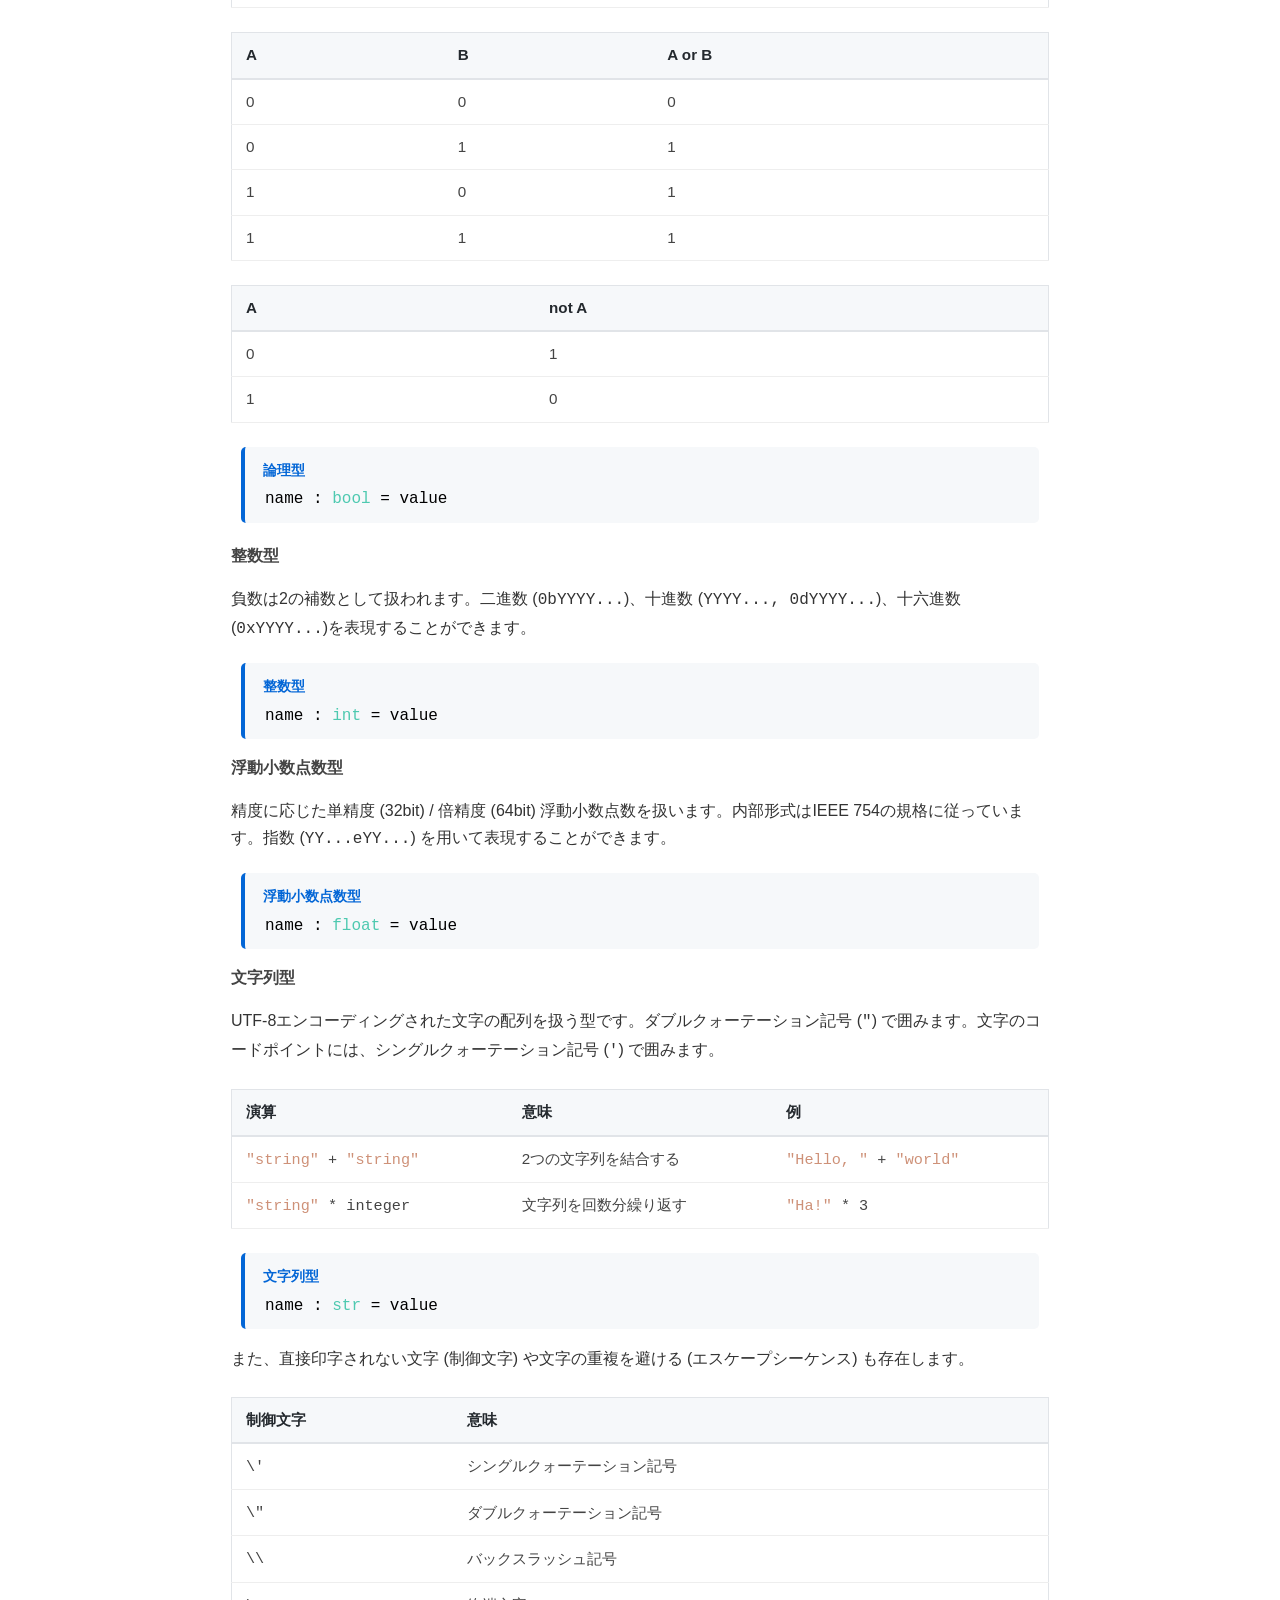
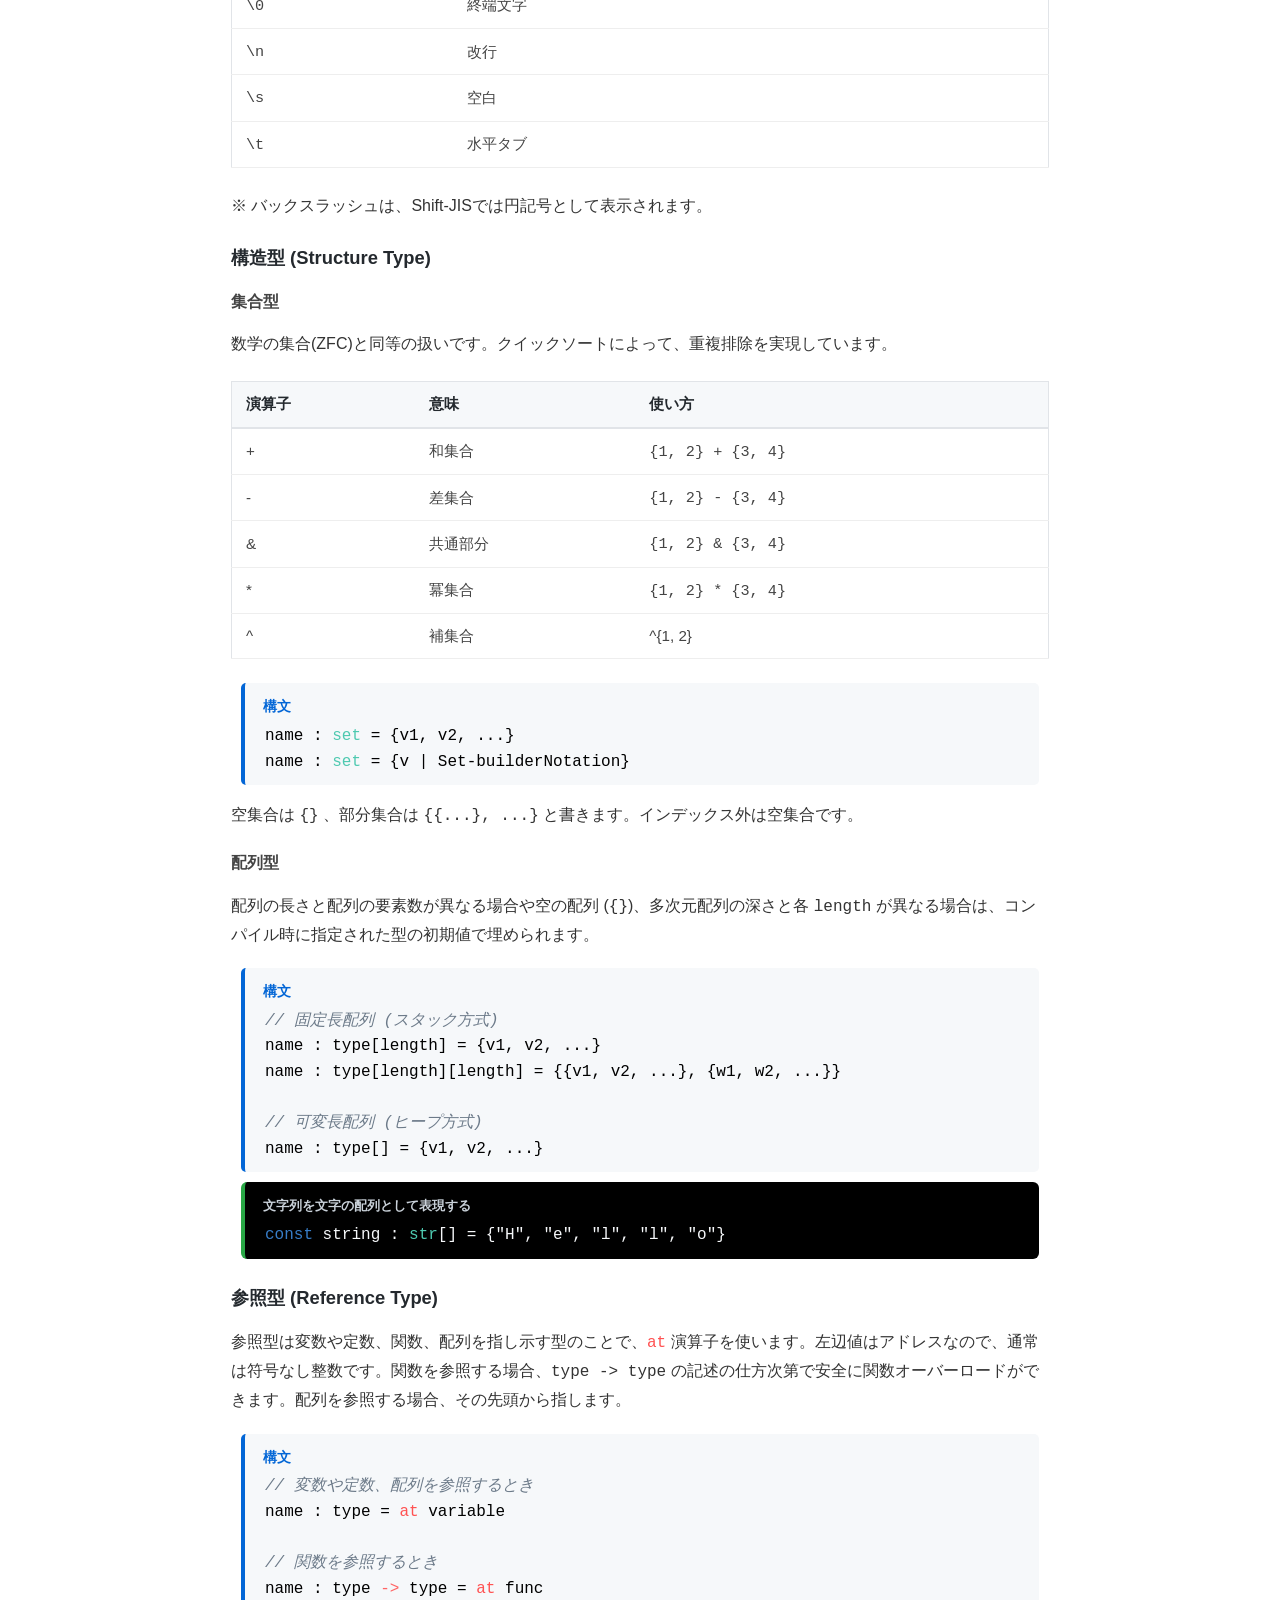
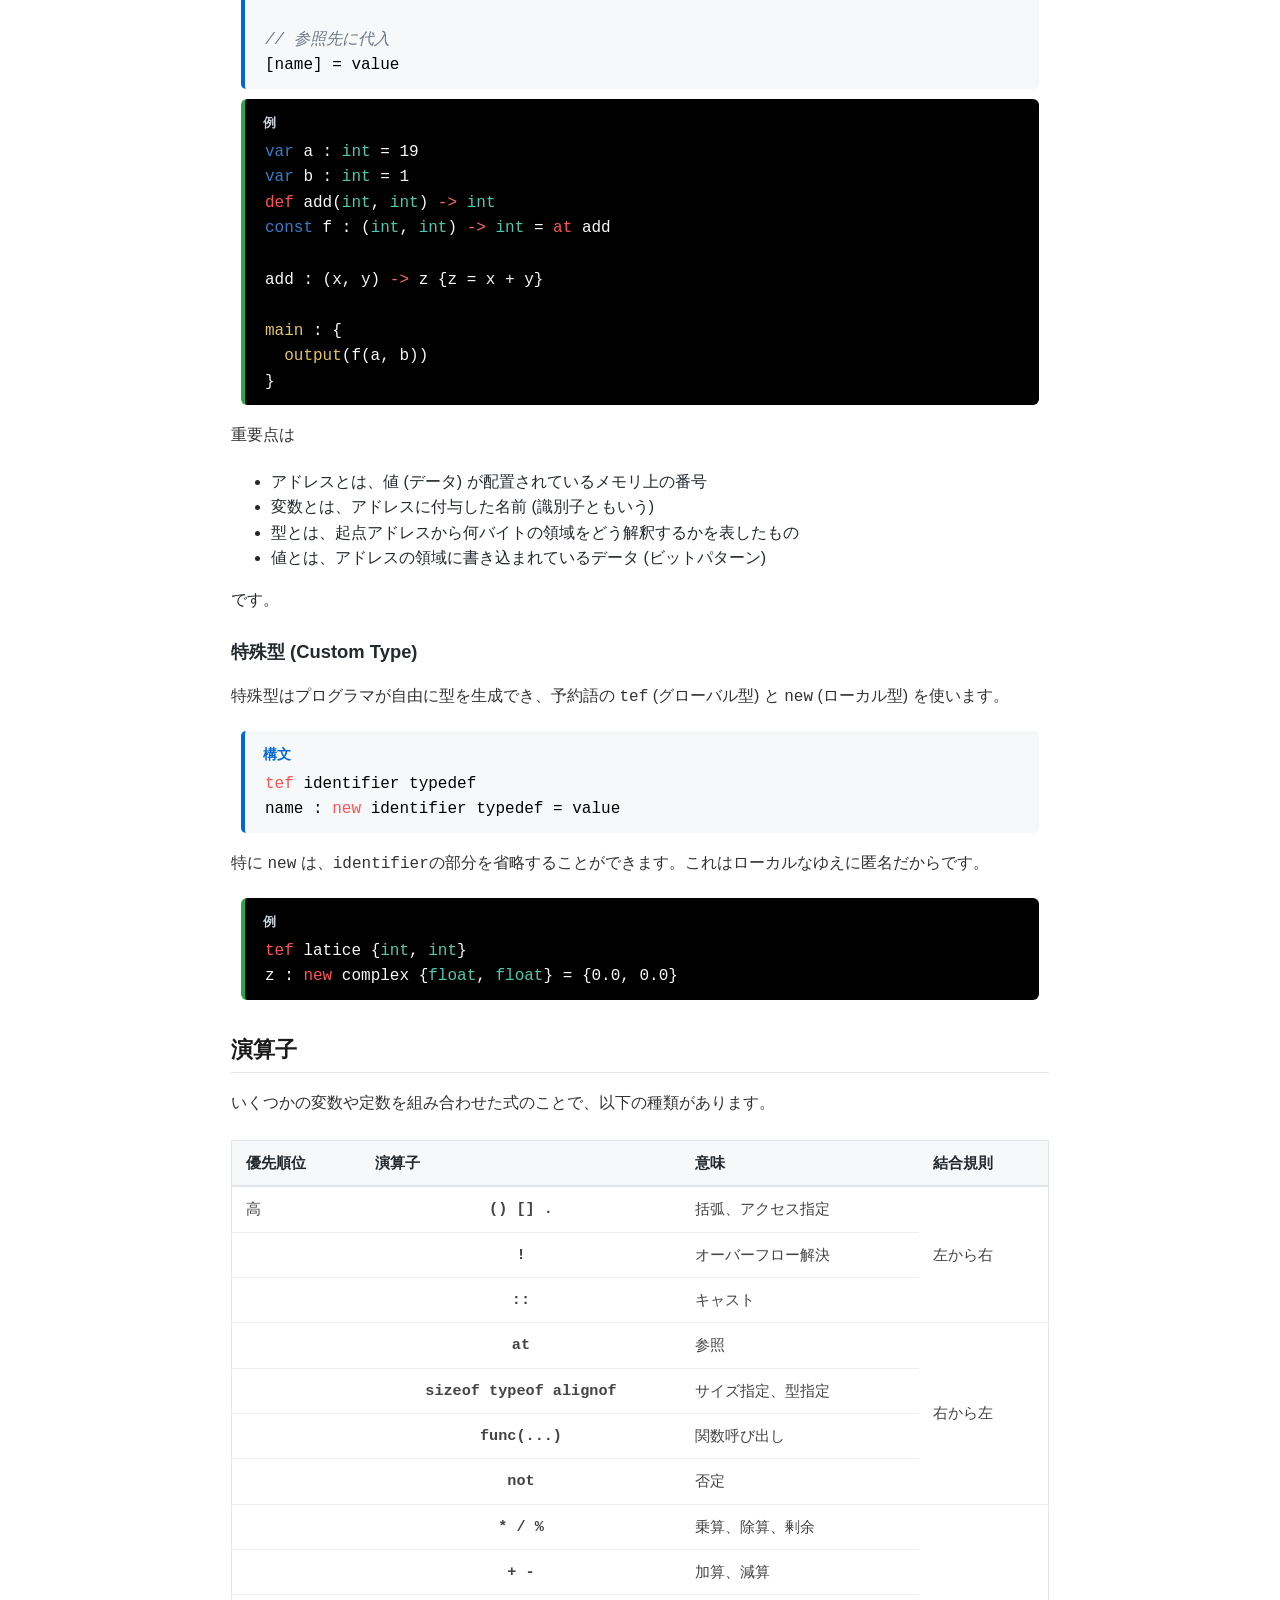
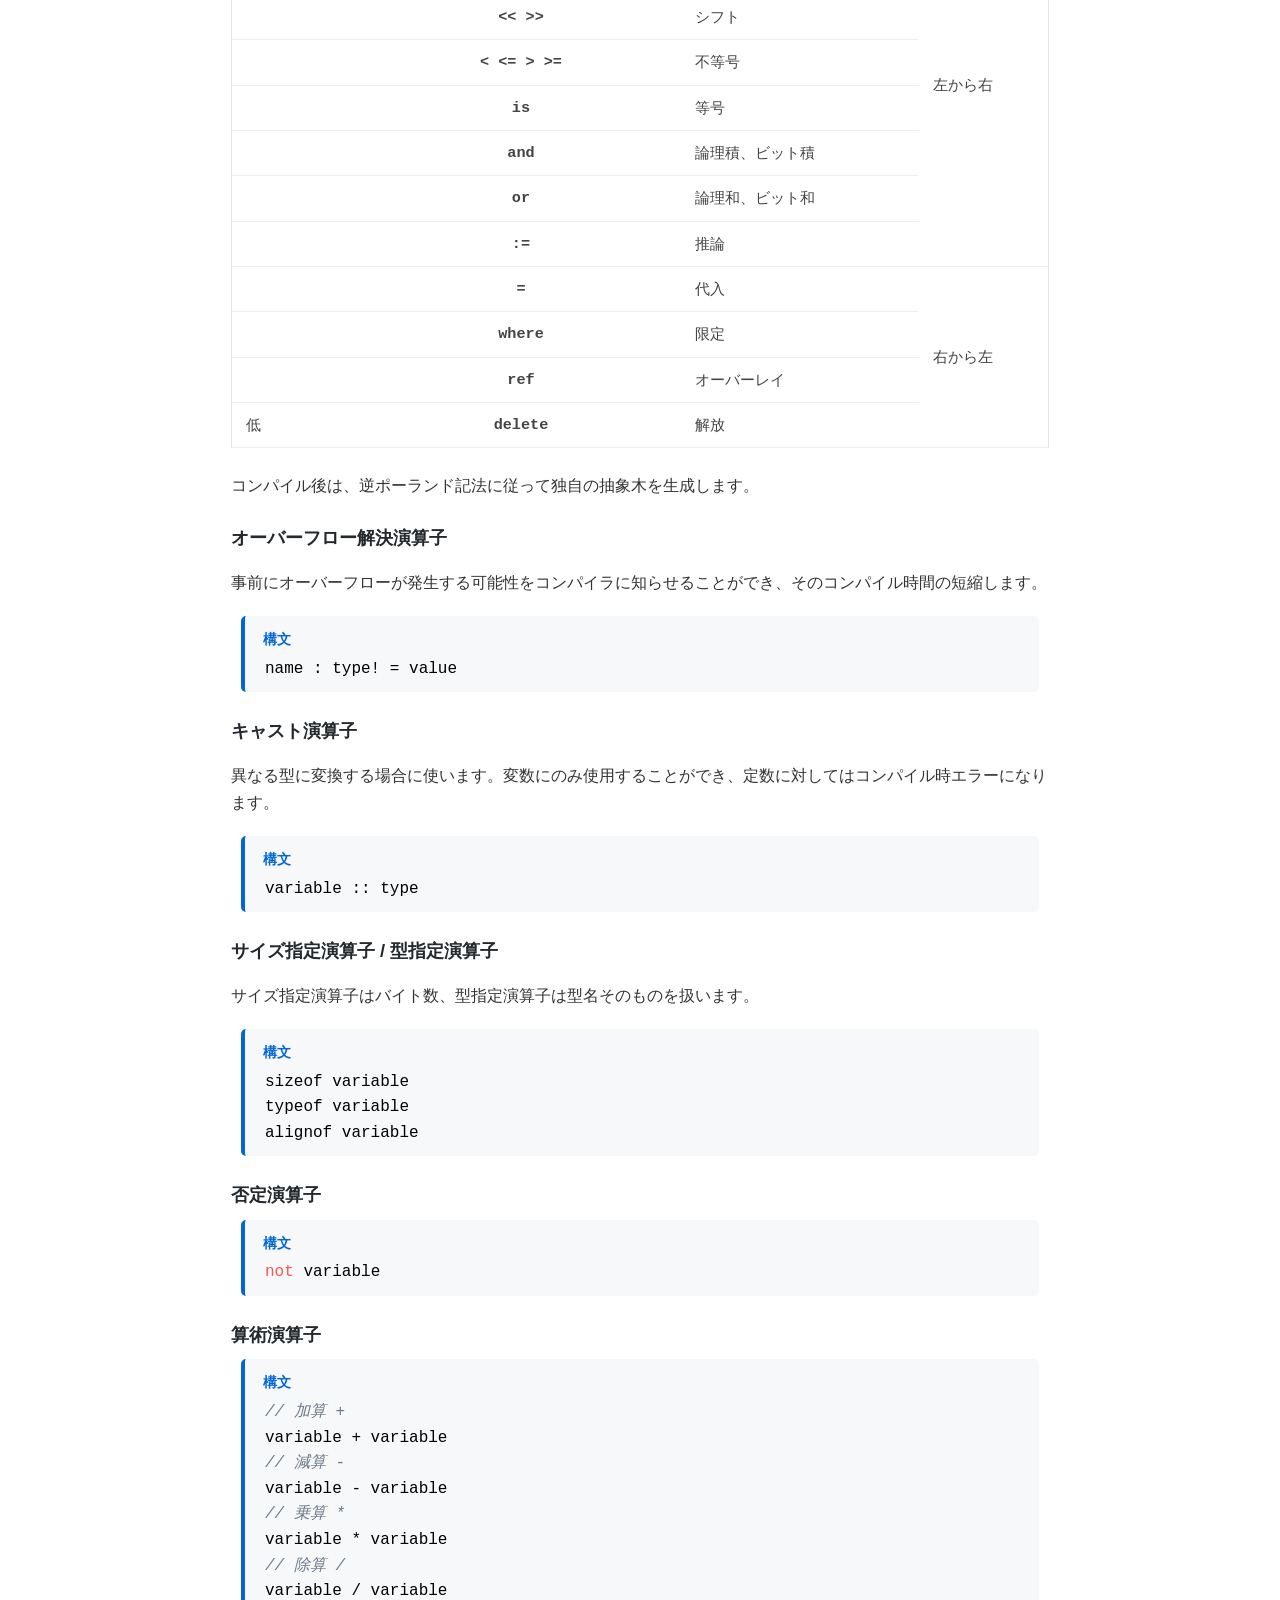
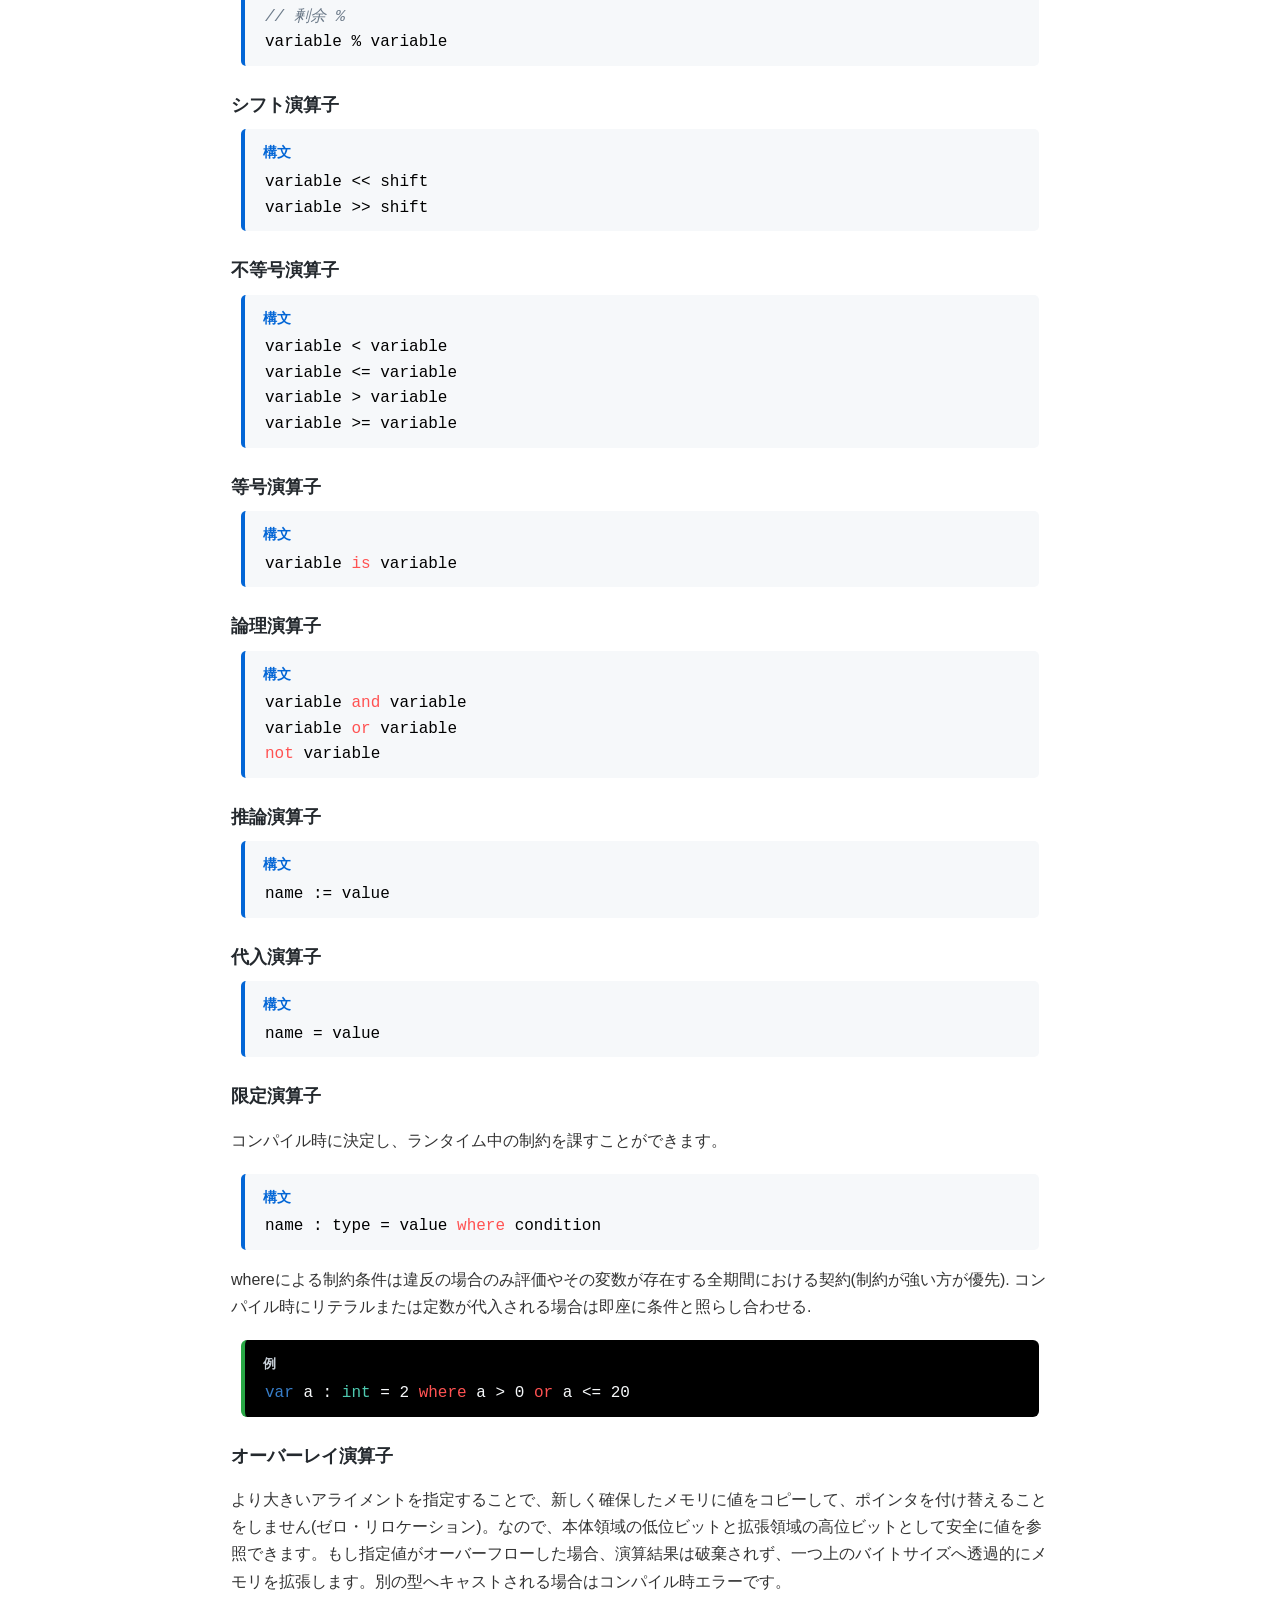
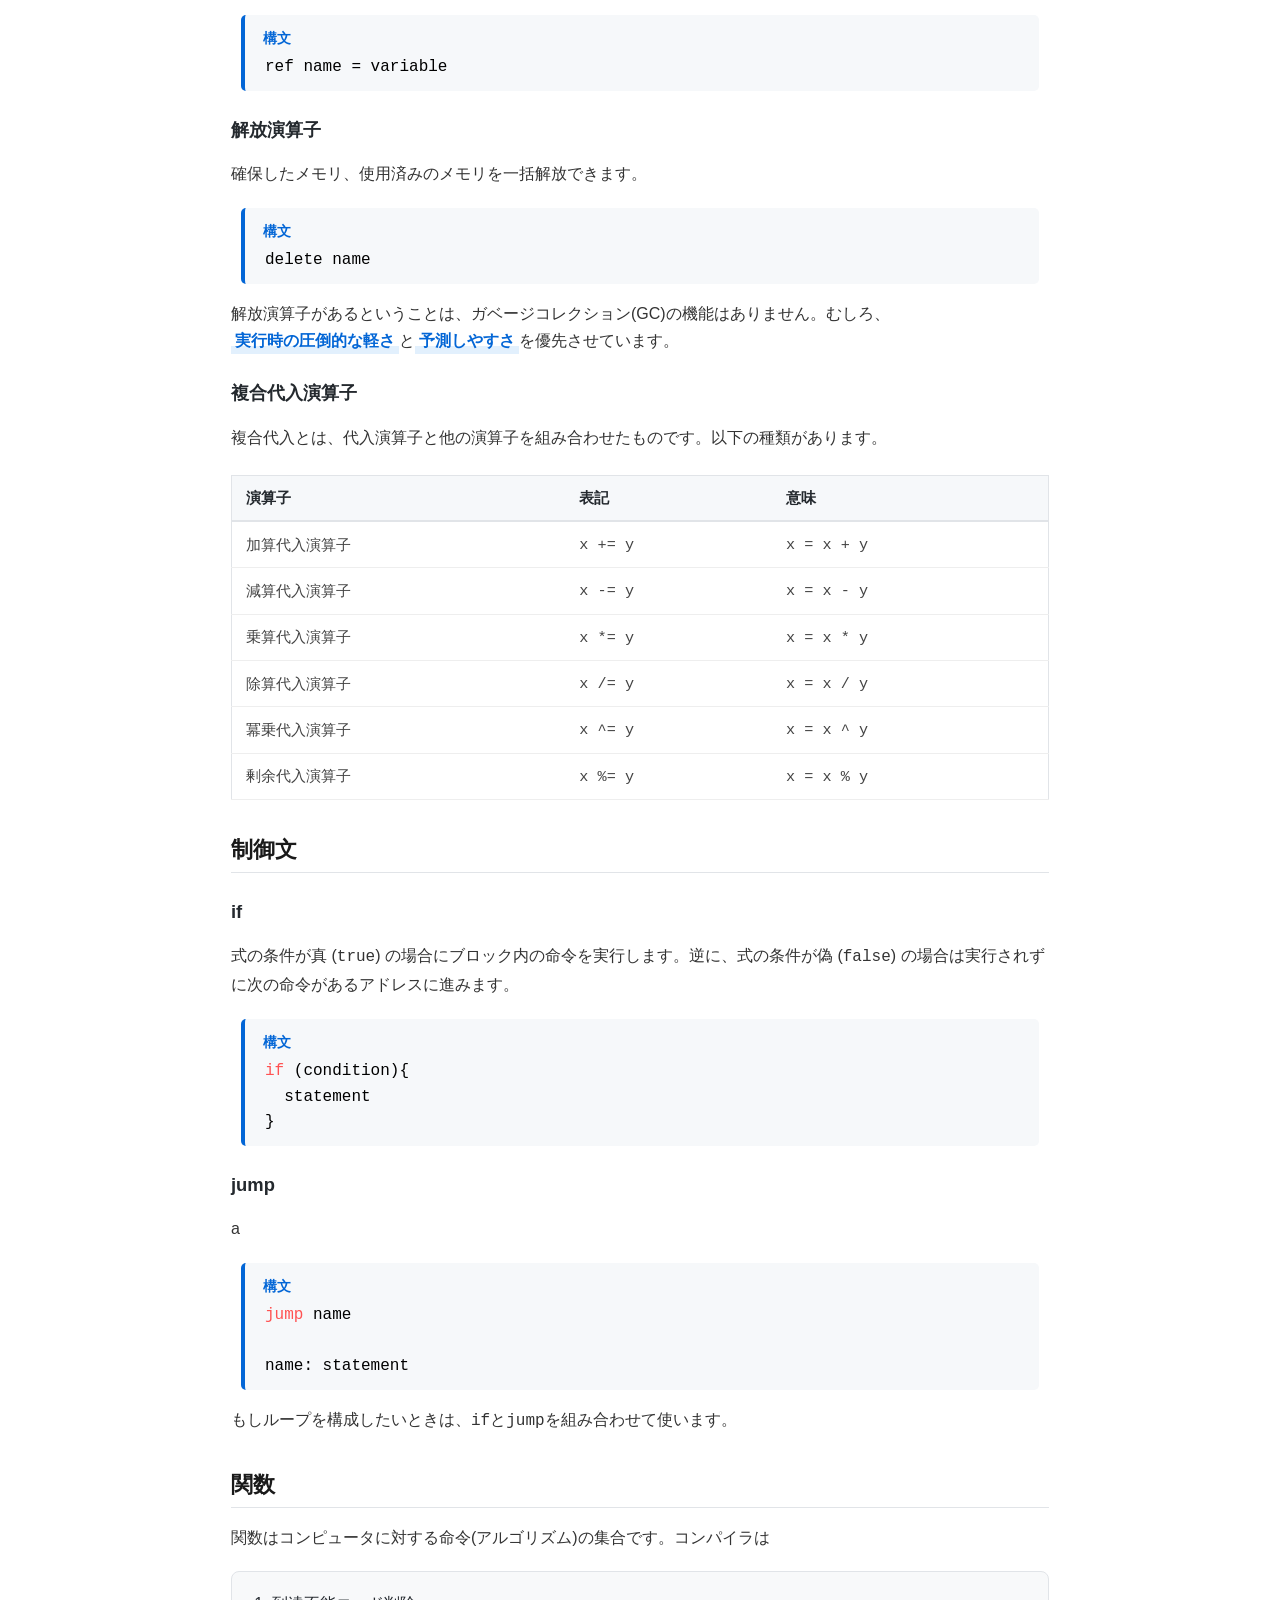
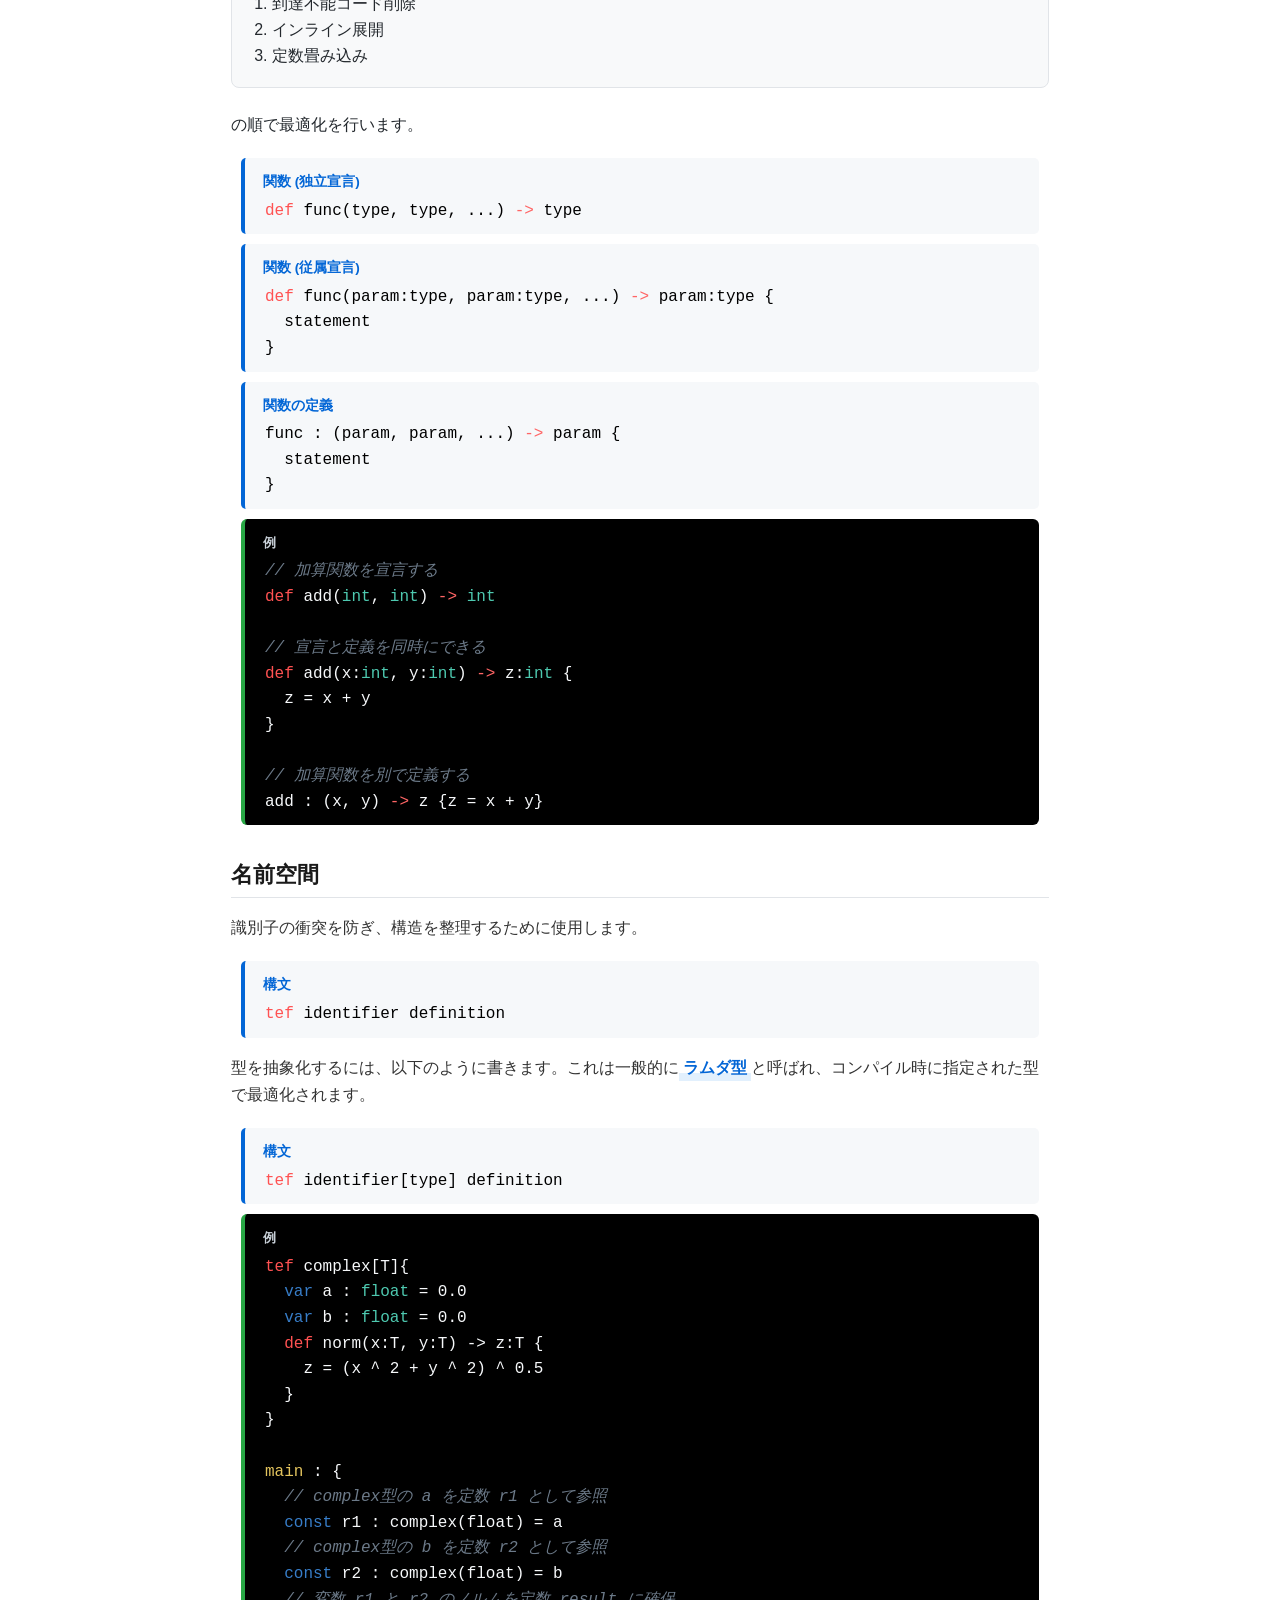
==== commit be64ed3f: "Add files via upload" ====
--- a/index.html
+++ b/index.html
@@ -1,81 +1,72 @@
 <!DOCTYPE html>
-<html lang="ja">
+<html lang="ja" style="scroll-behavior: smooth; scroll-padding-top: 70px;">
 <head>
   <meta charset="UTF-8"><meta name="viewport" content="width=device-width, initial-scale=1.0"><meta name="description" content="Module Programming Language"><meta name="author" content="Hiraku Yamana">
   <title>Module Document</title>
   <style>
-    html {scroll-behavior: smooth; scroll-padding-top: 65px;}
-    body {font-family: -apple-system, BlinkMacSystemFont, 'Segoe UI', Roboto, Helvetica, Arial, sans-serif; margin: 0; color: #24292e; background-color: #fff; line-height: 1.6;}
-    header {display: flex; justify-content: space-between; padding: 0 20px; height: 60px; background-color: #1e1e1e; position: sticky; top: 0; z-index: 1001;}
-    .header-left {display: flex; align-items: center; gap: 15px;}
-		.header-left input[type="text"]{background-color: #2d2d2d; border: 1px solid #444; color: #fff; padding: 6px 12px; border-radius: 4px; font-size: 0.85rem; outline: none;}
-		.header-left input[type="text"]::placeholder {color: #8b949e;}
-    .menu-trigger {display: flex; flex-direction: column; gap: 5px; background: none; border: none; padding: 5px; cursor: pointer; align-items: center; justify-content: center;}
-    .menu-trigger span {display: block; width: 22px; height: 2px; background-color: #fff; border-radius: 2px; transition: all 0.3s;}
+    input[type="text"]::placeholder {color: #8b949e;}
+    #menu-trigger {display: flex; flex-direction: column; justify-content: space-around; width: 30px; height: 30px; background: transparent; border: none; cursor: pointer; padding: 4px; z-index: 1002;}
+    #menu-trigger span {width: 100%; height: 2px; background-color: #fff; border-radius: 2px; transition: all 0.3s ease-in-out;}
+    #menu-trigger.open span:nth-child(1){transform: translateY(7.2px) rotate(45deg);}
+    #menu-trigger.open span:nth-child(2){opacity: 0;}
+    #menu-trigger.open span:nth-child(3){transform: translateY(-7.2px) rotate(-45deg);}
     nav {position: fixed; width: 260px; height: calc(100vh - 60px); top: 60px; background-color: #1e1e1e; color: #ccc; left: -260px; transition: left 0.3s ease-in-out; overflow-y: auto; padding: 1.5rem 0; box-sizing: border-box; z-index: 1000; box-shadow: 2px 0 8px rgba(0, 0, 0, 0.2);}
     nav.active {left: 0;}
-    nav p {margin: 1.2rem 0 0.4rem 0; padding: 0 1.5rem; font-size: 0.85rem; font-weight: bold; text-transform: uppercase; color: #8b949e;}
-    nav p a {color: #8b949e; text-decoration: none; transition: color 0.2s;}
-    nav p a:hover {color: #fff;}
     nav ul {list-style: none; padding: 0; margin: 0;}
     nav > ul > li {padding: 0.5rem 1.5rem; font-size: 0.95rem; color: #e6edf3; cursor: pointer; transition: all 0.2s;}
     nav > ul > li:hover {background-color: #2d2d2d; color: #fff;}
-    nav ul ul {margin-top: 0.25rem; padding-left: 1rem; border-left: 1px solid #333; margin-left: 1.5rem;}
+    nav ul ul {margin-top: 0.25rem; padding-left: 1rem; border-left: 1px solid #333;}
     nav ul ul li {padding: 0.35rem 0.75rem; font-size: 0.85rem; color: #8b949e; cursor: pointer; transition: color 0.2s;}
 		nav ul ul li a {color: inherit; text-decoration: none; display: block;}
     nav ul ul li:hover {color: #58a6ff;}
-    #welcome h2 {font-size: 1.4rem; color: #1a1a1a; margin-top: 2rem; margin-bottom: 1rem; padding-bottom: 0.25rem; border-bottom: 1px solid #e1e4e8;}
-    #welcome p {font-size: 1rem; color: #333; line-height: 1.7; margin-bottom: 1.25rem;}
+    h2 {font-size: 1.4rem; color: #1a1a1a; margin-top: 2rem; margin-bottom: 1rem; padding-bottom: 0.25rem; border-bottom: 1px solid #e1e4e8;}
+    p {font-size: 1rem; color: #333; line-height: 1.7; margin-bottom: 1.25rem;}
     #welcome ul {padding-left: 1.5rem; margin-bottom: 1.5rem;}
     #welcome ul li {font-size: 1rem; color: #444; margin-bottom: 0.5rem;}
-    #welcome ol {padding: 1.2rem 1.2rem 1.2rem 2.5rem; margin-bottom: 1.5rem; background-color: #f8f9fa; border-radius: 8px; border: 1px solid #e1e4e8;}
-    #welcome strong {display: inline-block; background: linear-gradient(transparent 70%, #e2f0fd 70%); padding: 0 4px; color: #0366d6;}
-    .table-wrapper {width: 100%; overflow-x: auto; margin: 1.5rem 0;}
-		table {width: 100%; border-collapse: collapse; font-size: 0.95rem; border-radius: 6px; border: 1px solid #e1e4e8; overflow: hidden;}
+    ol {padding: 1.2rem 1.2rem 1.2rem 2.5rem; margin-bottom: 1.5rem; background-color: #f8f9fa; border-radius: 8px; border: 1px solid #e1e4e8;}
+    strong {display: inline-block; background: linear-gradient(transparent 70%, #e2f0fd 70%); padding: 0 4px; color: #0366d6;}
+		table {width: 100%; border-collapse: collapse; font-size: 0.95rem; border: 1px solid #e1e4e8; overflow-x: auto; margin: 1.5rem 0; border-radius: 6px;}
     th {background-color: #f6f8fa; color: #24292e; font-weight: bold; text-align: left; padding: 10px 14px; border-bottom: 2px solid #e1e4e8;}
     td {color: #444; border-bottom: 1px solid #eee; padding: 10px 14px;}
-    main section {max-width: 850px; margin: 0 auto; padding: 2.5rem 1.5rem; box-sizing: border-box;}
+    main section {max-width: 850px; margin: 0 auto; padding: 2rem 1rem; box-sizing: border-box;}
     h1 {border-bottom: 2px solid #e1e4e8; border-left: 4px solid #0366d6; padding-left: 12px; font-weight: bold; color: #1a1a1a; margin-bottom: 1.5rem;}
-    .keyword {color: #ce5dbd;}
-    .function {color: #c5b36b;}
-    .string {color: #ce9178;}
-    .comment {color: #75715e; font-style: italic;}
-    .type {color: #377dc8;}
-    .modify {color: #4987ca;}
-    .ref-card {margin: 1.5rem 0; padding: 1.5rem; border: 1px solid #e1e4e8; border-radius: 8px; background: #fff; box-shadow: 0 2px 8px rgba(0, 0, 0, 0.04);}
-    .ref-title {margin-top: 0; margin-bottom: 0.5rem; font-size: 1.3rem; color: #1a1a1a; border: none; padding: 0;}
-    .ref-description {color: #586069; font-size: 0.9rem; margin-top: 0; margin-bottom: 1rem;}
-    .ref-section {margin-bottom: 1rem; padding: 1rem; border-radius: 6px;}
-		.section-label, .example-label {margin-top: 0; margin: 0.5rem; font-size: 0.85; font-weight: bold;}
-    .syntax-box {background: #f6f8fa; border-left: 4px solid #0366d6;}
-    .syntax-box .section-label {color: #0366d6;}
-    .syntax-box code {color: #24292e; font-family: 'SFMono-Regular', Consolas, 'Liberation Mono', Menlo, monospace; white-space: pre-wrap; display: block;}
-    .example-box {background: #0d1117; border-left: 4px solid #28a745; color: #c9d1d9;}
-    .example-box .example-label, .example-box .section-label {color: #28a745;}
-    .example-box code {color: #24292e; font-family: 'SFMono-Regular', Consolas, 'Liberation Mono', Menlo, monospace; white-space: pre-wrap; display: block;}
-		footer {background-color: #f6f8fa; border-top: 1px solid #e1e4e8; padding: 2rem 1rem; text-align: center; font-size: 0.85rem; color: #586069;}
-		footer address {display: inline-block; margin: 0 10px; font-style: normal;}
-		footer a {color: #0366d6; text-decoration: none;}
+    h3 {font-size: 1.15rem; color: #24292e; margin-top: 1.5rem; margin-bottom: 0.5rem;}
+    h4 {font-size: 1rem; color: #444; margin-top: 1rem; margin-bottom: 0.25rem;}
+    .keyword {color: #ff5252;} /* #ce5dbd */
+    .function {color: #e3c45d;} /* #c5b36b */
+    .string {color: #ce9178;} /* #ce9178 */
+    .comment {color: #6c7a89; font-style: italic;} /* #75715e */
+    .type {color: #4ec9b0;} /* #377dc8 */
+    .modify {color: #377dc8;} /* #4987ca */
+    .arrow {color: #ff6565;} /* #5581d7 */
+    .example-label {color: inherit; margin-top: 0; margin: 0.5rem; font-size: 0.8rem; font-weight: bold;}
+    .syntax {background: #f6f8fa; border-left: 4px solid #0366d6; padding: 10px; margin: 10px; border-radius: 5px;}
+    .syntax-label {color: #0366d6; margin-top: 0; margin: 0.5rem; font-size: 0.85rem; font-weight: bold;}
+    .syntax code {color: #000; font-family: 'SFMono-Regular', Consolas, 'Liberation Mono', Menlo, monospace; white-space: pre-wrap; display: block; padding-left: 10px; padding-top: 5px;}
+    .example {background: #000; border-left: 4px solid #28a745; color: #c9d1d9; padding: 10px; margin: 10px; border-radius: 6px;}
+    .example code {color: #f6f8fa; font-family: 'SFMono-Regular', Consolas, 'Liberation Mono', Menlo, monospace; white-space: pre-wrap; display: block; padding-left: 10px; padding-top: 5px;}
   </style>
 </head>
-<body>
-  <header>
-    <div class="header-left">
-      <button class="menu-trigger" id="menu-trigger" aria-label="メニューを開く"><span></span><span></span><span></span></button>
-      <input type="text" spellcheck="false" placeholder="検索する">
+<body style="font-family: -apple-system, BlinkMacSystemFont, 'Segoe UI', Roboto, Helvetica, Arial, sans-serif; margin: 0; color: #24292e; background-color: #fff; line-height: 1.6;">
+  <header style="display: flex; justify-content: space-between; padding: 0 20px; height: 60px; background-color: #1e1e1e; position: sticky; top: 0; z-index: 1001;">
+    <div style="display: flex; align-items: center; gap: 15px;">
+      <button id="menu-trigger" aria-label="メニューを開く"><span></span><span></span><span></span></button>
+      <input type="text" spellcheck="false" placeholder="検索する" style="background-color: #2d2d2d; border: 1px solid #444; color: #fff; padding: 6px 12px; border-radius: 4px; font-size: 0.85rem; outline: none;">
     </div>
     <nav>
-      <p><a href="#welcome">ようこそ</a></p>
-      <ul><li><a href="#about">Moduleとは</a></li><li><a href="#basis">コードの基本構成</a></li></ul>
-      <p><a href="#begin">はじめに</a></p>
       <ul>
-        <li><a href="#types">型</a><ul><li>基本型 (Fundamental Type)</li><li>構造型 (Structure Type)</li><li>参照型 (Reference Type)</li><li>特殊型 (Custom Type)</li></ul></li>
-        <li><a href="#operators">演算子</a><ul><li>単項演算子</li><li>二項演算子</li><li>複合演算子</li></ul></li>
-        <li><a href="#control">制御文</a></li>
-        <li><a href="#func">関数</a></li>
-        <li><a href="#namespace">名前空間</a></li>
-        <li><a href="#stdlib">標準ライブラリ</a></li>
-        <li><a href="#appendix">付録</a></li>
+        <li><a href="#welcome" style="color: #8b949e; text-decoration: none;">ようこそ</a><ul><li><a href="#about" style="color: #8b949e; text-decoration: none;">Moduleとは</a></li><li><a href="#basis" style="color: #8b949e; text-decoration: none;">コードの基本構成</a></li></ul></li>
+        <li><a href="#begin" style="color: #8b949e; text-decoration: none;">はじめに</a>
+          <ul>
+            <li><a href="#types" style="color: #8b949e; text-decoration: none;">型</a><ul><li><a href="#fund">基本型 (Fundamental Type)</a></li><li><a href="#struct">構造型 (Structure Type)</a></li><li><a href="#refer">参照型 (Reference Type)</a></li><li><a href="#custom">特殊型 (Custom Type)</a></li></ul></li>
+            <li><a href="#operator" style="color: #8b949e; text-decoration: none;">演算子</a><ul><li>単項演算子<ul><li><a href="#otm">オーバーフロー解決演算子</a></li><li><a href="#cast">キャスト演算子</a></li><li><a href="#of">指定演算子系</a></li><li><a href="#not">否定演算子</a></li><li><a href="#over">オーバーレイ演算子</a></li><li><a href="#del">解放演算子</a></li></ul></li><li>二項演算子<ul><li><a href="#math">乗算演算子</a></li><li><a href="#math">除算演算子</a></li><li><a href="#math">剰余演算子</a></li><li><a href="#math">加算演算子</a></li><li><a href="#math">減算演算子</a></li><li><a href="#shift">シフト演算子</a></li><li><a href="#ineq">不等号演算子</a></li><li><a href="#eq">等号演算子</a></li><li><a href="#logic">論理積 / ビット積</a></li><li><a href="#logic">論理和 / ビット和</a></li><li><a href="#infer">推論演算子</a></li><li><a href="#assign">代入演算子</a></li><li><a href="#limit">限定演算子</a></li></ul></li><li>複合演算子<ul><li><a href="#">加算代入演算子</a></li><li><a href="#">減算代入演算子</a></li><li><a href="#">乗算代入演算子</a></li><li><a href="#">除算代入演算子</a></li><li><a href="#">剰余代入演算子</a></li></ul></li></ul></li>
+            <li><a href="#control" style="color: #8b949e; text-decoration: none;">制御文</a></li>
+            <li><a href="#func" style="color: #8b949e; text-decoration: none;">関数</a></li>
+            <li><a href="#namespace" style="color: #8b949e; text-decoration: none;">名前空間</a></li>
+            <li><a href="#stdlib" style="color: #8b949e; text-decoration: none;">標準ライブラリ</a></li>
+            <li><a href="#appendix" style="color: #8b949e; text-decoration: none;">付録</a><ul><li>EBNF</li><li>MIR</li></ul></li>
+          </ul>
+        </li>
       </ul>
     </nav>
   </header>
@@ -88,276 +79,410 @@
     <section id="welcome">
       <h1>ようこそ</h1>
       <h2 id="about">Moduleとは</h2>
-      <p><strong>安全性</strong>・<strong>記述性</strong>・<strong>性能</strong>のバランスを追求したプログラミング言語です。Visual Studio Code (通称<q>VS Code</q>) などの環境構築を必要とせず、<ul><li>公式エディタ</li><li>コンパイラ</li></ul>の二つのみで編集ができます。コンパイラは <a href="#" onclick="if (confirm('ダウンロードしますか？')){window.open('./compiler.zip');} return false;">ここから</a> 入手してください。</p>
-      <div class="table-wrapper">
-				<table>
-					<thead><tr><th>従来の課題</th><th>Moduleの考え方</th></tr></thead>
-					<tbody><tr><td>メモリ安全</td><td>コンパイラが安全性を補助する</td></tr><tr><td>記述量</td><td>必要最低限の構文で書ける</td></tr><tr><td>学習コスト</td><td>初学者でも理解しやすい設計</td></tr></tbody>
-				</table>
-			</div>
+      <div style="background-color: #fffbe6; border-left: 4px solid #ffe58f; padding: 12px 16px; margin: 1rem 0; border-radius: 4px; font-size: 0.9rem;">グローバル空間での直接実行はできません。</div>
+      <p><strong>安全性</strong>・<strong>記述性</strong>・<strong>性能</strong>のバランスを追求したプログラミング言語です。その特徴から<strong>思考型プログラミング</strong>(Thought-Oriented Programming) と呼ばれます。Visual Studio Code (通称<q>VS Code</q>) などの環境構築を必須とせず、<ul><li>公式エディタ</li><li>コンパイラ</li></ul>の二つのみで編集ができます。コンパイラは <a href="#" onclick="if (confirm('ダウンロードしますか？')){window.open('./compiler.zip');} return false;">ここから</a> 入手してください。</p>
+      <table><thead><tr><th>従来の課題</th><th>Moduleの考え方</th></tr></thead><tbody><tr><td>メモリ安全</td><td>コンパイラが安全性を補助する</td></tr><tr><td>記述量</td><td>必要最低限の構文で書ける</td></tr><tr><td>学習コスト</td><td>初学者でも理解しやすい設計</td></tr></tbody></table>
       <h2 id="basis">コードの基本構成</h2>
       <p>基本的に<ol><li><code>var</code> / <code>const</code> / <code>def</code> 修飾子で宣言</li><li><code>main</code> ブロック内で実行したい処理を記述</li><li>その間に定義を書く</li></ol></p>
-      <p>という流れです。コードを上部から読んだとき<br><strong>宣言 → 定義 → 実行</strong><br>となります (この順は必須でない) 。コンパイラは<strong>宣言</strong>を優先的に定義し、その次にユーザーの定義を最適化します。</p>
-      <section class="ref-section example-box">
+      <p>という流れです。コードを上部から読んだとき<br><strong>宣言 → 定義 → 実行</strong><br>となります。コンパイラは<strong>宣言</strong>を優先的に定義し、その次にユーザーの定義を最適化します。</p>
+      <h2>エラーの扱い</h2>
+      <p><ul><li>型エラー：異なる型である場合</li><li>ランタイムエラー：実行時に予期しないプログラムが読み込まれた場合</li><li>構文エラー：構文に合致しない場合</li><li>未定義エラー：未定義の場合</li></ul></p>
+      <table><thead><tr><th>危険度レベル</th><th>条件</th></tr></thead><tbody><tr><td>1</td><td>軽微 (警告 -> 実行可能)</td></tr><tr><td>2</td><td>悪用可能性あり (権限昇格で実行可能)</td></tr><tr><td>3</td><td>極めて危険 (実行拒絶)</td></tr></tbody></table>
+      <div class="example">
         <h3 class="example-label"><q>Hello, world!</q>を出力する</h3>
-        <code><span class="keyword">def</span> print(<span class="type">str</span>) -&gt; <span class="type">str</span>
+        <code><span class="comment">// 宣言</span>
+<span class="keyword">def</span> print(<span class="type">str</span>) <span class="arrow">-&gt;</span> <span class="type">str</span>
 <span class="modify">const</span> message : <span class="type">str</span> = <span class="string">"Hello, world!"</span>
 
-print : x -&gt; y { y = <span class="function">output</span>(x) }
-
-<span class="function">main</span>: {
-		print(message)
-}</code>
-      </section>
-			<p>例外処理はありません (エントリーポイントとなる <code>main</code> 関数が <code>-1</code> という値を返します)。</p>
+<span class="comment">// 定義 (output関数は文字列型を入力、文字列型を出力する)</span>
+print : x <span class="arrow">-&gt;</span> y { y = <span class="function">output</span>(x)}
+
+<span class="comment">// 実行</span>
+<span class="function">main</span> : {
+  print(message)
+}
+</code>
+      </div>
+			<p>例外処理はありません。エントリーポイントとなる <code>main</code> 関数は通常 <code>0</code> を返しますが、例外があれば <code>-1</code> を返します。<q>No exception with ease to write.</q></p>
     </section>
     <section id="begin">
       <h1>はじめに</h1>
       <p>このパートでは、コードを書く際の基本となる情報を整理します。</p>
-      <div class="ref-card">
-        <h2 class="ref-title">コメント</h2>
-        <p class="ref-description">コード中にメモを残す場合、定義されていない文字が含まれているとコンパイル時警告になります。安全にコメントを書く方法は以下の2通りです。</p>
-        <section class="ref-section syntax-box">
-          <h3 class="section-label">構文</h3>
-          <code><span class="comment">// コメント</span>
+      <h2>コメント</h2>
+      <p>コード中にメモを残す場合、定義されていない文字が含まれているとコンパイル時警告になります。安全にコメントを書く方法は以下の3通りです。</p>
+      <div class="syntax">
+        <span class="syntax-label">構文</span>
+        <code><span class="comment">// 単行コメント</span>
+
 <span class="comment">/-
-	コメント
--/</span></code>
-        </section>
-      </div>
-      <div class="ref-card">
-        <h2 class="ref-title">識別子と予約語</h2>
-        <h3>識別子</h3>
-        <p class="ref-description">識別子とは、予約語以外の以下の規則を満たす語句のことです。<ul><li>ユニコード文字である</li><li>数字で始めてはいけない</li><li>大文字と小文字は区別される</li></ul></p>
-        <h3>予約語</h3>
-        <p class="ref-description">予約語は、既に定義されている語句 (全20個) のことです。</p>
-				<div class="table-wrapper"><table><tbody><tr><td>void</td><td>bool</td><td>int</td><td>float</td><td>str</td></tr><tr><td>var</td><td>const</td><td>def</td><td>tef</td><td>if</td></tr><tr><td>and</td><td>or</td><td>not</td><td>true</td><td>false</td></tr><tr><td>is</td><td>jump</td><td>import</td><td>new</td><td>where</td></tr></tbody></table></div>
-      </div>
-      <div class="ref-card">
-        <h2 class="ref-title">式と文</h2>
-        <p class="ref-description">式は命令を含まないもの、文は命令を含むものと定義します。文は改行区切りであり、他言語にみられる行末セミコロンは必要ありません。また、インデントはコンパイル時に読み飛ばされるので、プログラマーは自由にタブをいくつか置くことができます。変数とはアドレスに付与した識別子、定数とは変数を変更不可にした識別子のことです。ただし、それらは必ず初期化しなければなりません (未定義動作の防止)。</p>
-        <section class="ref-section syntax-box">
-          <h3 class="section-label">変数の宣言</h3>
-          <code><span class="modify">var</span> name : type = value</code>
-        </section>
-        <section class="ref-section syntax-box">
-          <h3 class="section-label">定数の宣言</h3>
-          <code><span class="modify">const</span> name : type = value</code>
-        </section>
-        <section class="ref-section example-box">
-          <h3 class="section-label">値20を、(符号付き)整数型で宣言します。</h3>
-          <code><span class="modify">var</span> age : <span class="type">int</span> = 20<br><span class="modify">const</span> lifespan : <span class="type">int</span> = 80</code>
-        </section>
-      </div>
-      <div class="ref-card" id="types">
-        <h2 class="ref-title">型</h2>
-        <p class="ref-description">型とは、<q>起点のアドレスから何バイトの領域を使うか</q>と<q>そのビット列をどう解釈するか</q>を表したものです。基本型、構造型、直接メモリを指し示す参照型、プログラマが定義する特殊型に分割されます。</p>
-        <section class="ref-section syntax-box">
-          <h3 class="section-label">基本型 (Fundamental Type)</h3>
-          <p class="ref-description">基本型は空型、論理型、整数型、浮動小数点数型、文字列型に分けられ、これらをいくつか組み合わせて新たな型を生成することができます。</p>
-          <h4>空型</h4>
-          <p class="ref-description">a</p>
-          <code>name : <span class="type">void</span> = value</code>
-          <h4>論理型</h4>
-          <p class="ref-description">a</p>
-          <code>name : <span class="type">bool</span> = value</code>
-					<h4>整数型</h4>
-					<p class="ref-description">負数は２の補数として扱われます。</p>
-					<code>name : <span class="type">int</span> = value</code>
-					<h4>浮動小数点数型</h4>
-					<p class="ref-description">a</p>
-					<code>name : <span class="type">float</span> = value</code>
-					<h4>文字列型</h4>
-					<p class="ref-description">a</p>
-					<code>name : <span class="type">str</span> = value</code>
-        </section>
-				<section class="ref-section syntax-box">
-					<h3 class="section-label">構造型 (Structure Type)</h3>
-					<p class="ref-description">a</p>
-					<h4>集合型</h4>
-					<p class="ref-description">a</p>
-					<code>name : <span class="type">set</span> = {v1, v2, ...}</code>
-					<h4>配列型</h4>
-					<p class="ref-description">a</p>
-					<h5>固定長配列</h5>
-					<code>name : type[length] = {v1, v2, ...}</code>
-					<h5>可変長配列</h5>
-					<code>name : type[] = {v1, v2, ...}</code>
-				</section>
-				<section class="ref-section syntax-box">
-					<h3 class="section-label">参照型 (Reference Type)</h3>
-					<p class="ref-description">参照型は変数や定数、関数を指し示す型のことで、予約語の <code><span class="keyword">at</span></code> を使います。</p>
-					<code>name : type = <span class="keyword">at</span> variable</code>
-					<p class="ref-description">特に関数は以下のように記述します。</p>
-					<code>name : type -&gt; type = <span class="keyword">at</span> func</code>
-					<p class="ref-description">関数を参照する場合、<code>type -&gt; type</code> の記述の仕方次第で安全に関数オーバーロードができます。</p>
-				</section>
-				<section class="ref-section syntax-box">
-					<h3 class="section-label">特殊型 (Custom Type)</h3>
-					<p class="ref-description">特殊型はプログラマが自由に型を生成でき、予約語の <code><span class="keyword">tef</span></code> (グローバル型) と <code><span class="keyword">new</span></code> (ローカル型) を使います。</p>
-					<code><span class="keyword">tef</span> identifier typedef<br>name : <span class="keyword">new</span> identifier typedef = value</code>
-					<p class="ref-description">特に<code><span class="keyword">new</span></code>は、<var>identifier</var>の部分を省略することがきます。これはローカルなゆえに匿名だからです。</p>
-				</section>
-				<section class="ref-section example-box">
-					<p class="ref-description">a</p>
-					<code><span class="keyword">var</span> a:<span class="type">int</span> = 19
-<span class="keyword">var</span> b:<span class="type">int</span> = 1
-<span class="keyword">def</span> add(<span class="type">int</span>, <span class="type">int</span>) -> <span class="type">int</span>
-<span class="keyword">const</span> f : (<span class="type">int</span>, <span class="type">int</span>) -&gt; <span class="type">int</span> = <span class="leyword">at</span> add
-
-add : (x, y) -&gt; z {z = x + y}
-
-main : {
-		<span class="function">output</span>(f(a, b))
+  複行コメント
+-/</span>
+
+<span class="comment">/&lt;
+  ドキュメントコメント
+&gt;/</span>
+</code>
+      </div>
+      <h2>識別子と予約語</h2>
+      <h3>識別子</h3>
+      <p>識別子とは、予約語以外の以下の規則を満たす語句のことです。<ul><li>ユニコード文字である</li><li>数字で始めてはいけない</li><li>大文字と小文字は区別される</li></ul></p>
+      <h3>予約語</h3>
+      <p>予約語は、既に定義されている語句 (全20個) のことです。</p>
+      <table><tbody><tr><td>void</td><td>bool</td><td>int</td><td>float</td><td>str</td></tr><tr><td>var</td><td>const</td><td>def</td><td>tef</td><td>if</td></tr><tr><td>and</td><td>or</td><td>not</td><td>true</td><td>false</td></tr><tr><td>is</td><td>jump</td><td>import</td><td>new</td><td>where</td></tr></tbody></table>
+      <h2>式と文</h2>
+      <p>式は命令を含まないもの、文は命令を含むものと定義します。文は改行区切りであり、他言語にみられる行末セミコロンは必要ありません。また、インデントはコンパイル時に読み飛ばされるので、プログラマーは自由にタブをいくつか置くことができます。変数とはアドレスに付与した識別子、定数とは変数を変更不可にした識別子のことです。ただし、それらは必ず初期化しなければなりません。</p>
+      <p style="font-size: 0.85rem; color: #586069; margin-top: -0.5rem; margin-bottom: 1rem;">※ 未定義動作の防止の為、未初期化の変数/定数はコンパイル時エラーとなります</p>
+      <div class="syntax">
+        <span class="syntax-label">変数の宣言</span>
+        <code><span class="modify">var</span> name : type = value</code>
+      </div>
+      <div class="syntax">
+        <span class="syntax-label">定数の宣言</span>
+        <code><span class="modify">const</span> name : type = value</code>
+      </div>
+      <div class="example">
+        <span class="example-label">値20を、(符号付き)整数型で宣言します。</span>
+        <code><span class="modify">var</span> age : <span class="type">int</span> = 20
+<span class="modify">const</span> lifespan : <span class="type">int</span> = 80</code>
+      </div>
+      <h2 id="types">型</h2>
+      <p>型とは、<q>起点のアドレスから何バイトの領域を使うか</q>と<q>そのビット列をどう解釈するか</q>を表したものです。基本型、構造型、直接メモリを指し示す参照型、プログラマが定義する特殊型に分割されます。</p>
+      <h3 id="fund">基本型 (Fundamental Type)</h3>
+      <p>基本型は空型、論理型、整数型、浮動小数点数型、文字列型に分けられ、これらをいくつか組み合わせて新たな型を生成することができます。</p>
+      <h4>空型</h4>
+      <p>値を返さない関数や、明示的に何も存在しないことを示す型です。</p>
+      <div class="syntax">
+        <span class="syntax-label">空型</span>
+        <code>name : <span class="type">void</span> = value</code>
+      </div>
+      <h4>論理型</h4>
+      <p>真 (<code>true</code>) または偽 (<code>false</code>) を表す1バイトの型です。ビット演算および論理演算に使用されます。</p>
+      <table aria-label="and"><thead><tr><th>A</th><th>B</th><th>A and B</th></tr></thead><tbody><tr><td>0</td><td>0</td><td>0</td></tr><tr><td>0</td><td>1</td><td>0</td></tr><tr><td>1</td><td>0</td><td>0</td></tr><tr><td>1</td><td>1</td><td>1</td></tr></tbody></table>
+      <table aria-label="or"><thead><tr><th>A</th><th>B</th><th>A or B</th></tr></thead><tbody><tr><td>0</td><td>0</td><td>0</td></tr><tr><td>0</td><td>1</td><td>1</td></tr><tr><td>1</td><td>0</td><td>1</td></tr><tr><td>1</td><td>1</td><td>1</td></tr></tbody></table>
+      <table aria-label="not"><thead><tr><th>A</th><th>not A</th></tr></thead><tbody><tr><td>0</td><td>1</td></tr><tr><td>1</td><td>0</td></tr></tbody></table>
+      <div class="syntax">
+        <span class="syntax-label">論理型</span>
+        <code>name : <span class="type">bool</span> = value</code>
+      </div>
+      <p></p><!--恒等式として"NOT(AND(NAND(A,B),OR(A,B)))=OR(AND(A,B),NOR(A,B))=NOT(XOR(A,B))"とする-->
+      <h4>整数型</h4>
+      <p>負数は2の補数として扱われます。二進数 (<code>0bYYYY...</code>)、十進数 (<code>YYYY..., 0dYYYY...</code>)、十六進数 (<code>0xYYYY...</code>)を表現することができます。</p>
+      <div class="syntax">
+        <span class="syntax-label">整数型</span>
+        <code>name : <span class="type">int</span> = value</code>
+      </div>
+      <h4>浮動小数点数型</h4>
+      <p>精度に応じた単精度 (32bit) / 倍精度 (64bit) 浮動小数点数を扱います。内部形式はIEEE 754の規格に従っています。指数 (<code>YY...eYY...</code>) を用いて表現することができます。</p>
+      <div class="syntax">
+        <span class="syntax-label">浮動小数点数型</span>
+        <code>name : <span class="type">float</span> = value</code>
+      </div>
+      <h4>文字列型</h4>
+      <p>UTF-8エンコーディングされた文字の配列を扱う型です。ダブルクォーテーション記号 (<code>"</code>) で囲みます。文字のコードポイントには、シングルクォーテーション記号 (<code>'</code>) で囲みます。</p>
+      <table><thead><th>演算</th><th>意味</th><th>例</th></thead><tbody><tr><td><code><span class="string">"string"</span> + <span class="string">"string"</span></code></td><td>2つの文字列を結合する</td><td><code><span class="string">"Hello, "</span> + <span class="string">"world"</span></code></td></tr><tr><td><code><span class="string">"string"</span> * integer</code></td><td>文字列を回数分繰り返す</td><td><code><span class="string">"Ha!"</span> * 3</code></td></tr></tbody></table>
+      <div class="syntax">
+        <span class="syntax-label">文字列型</span>
+        <code>name : <span class="type">str</span> = value</code>
+      </div>
+      <p>また、直接印字されない文字 (制御文字) や文字の重複を避ける (エスケープシーケンス) も存在します。</p>
+      <table><thead><tr><th>制御文字</th><th>意味</th></tr></thead><tbody><tr><td><code>\'</code></td><td>シングルクォーテーション記号</td></tr><tr><td><code>\"</code></td><td>ダブルクォーテーション記号</td></tr><tr><td><code>\\</code></td><td>バックスラッシュ記号</td></tr><tr><td><code>\0</code></td><td>終端文字</td></tr><tr><td><code>\n</code></td><td>改行</td></tr><tr><td><code>\s</code></td><td>空白</td></tr><tr><td><code>\t</code></td><td>水平タブ</td></tr></tbody></table>
+      <p>※ バックスラッシュは、Shift-JISでは円記号として表示されます。</p>
+      <h3 id="struct">構造型 (Structure Type)</h3>
+      <h4>集合型</h4>
+      <p>数学の集合(ZFC)と同等の扱いです。クイックソートによって、重複排除を実現しています。</p>
+      <table><thead><tr><th>演算子</th><th>意味</th><th>使い方</th></tr></thead><tbody><tr><td>+</td><td>和集合</td><td><code>{1, 2} + {3, 4}</code></td></tr><tr><td>-</td><td>差集合</td><td><code>{1, 2} - {3, 4}</code></td></tr><tr><td>&</td><td>共通部分</td><td><code>{1, 2} & {3, 4}</code></td></tr><tr><td>*</td><td>冪集合</td><td><code>{1, 2} * {3, 4}</code></td></tr><tr><td>^</td><td>補集合</td><td>^{1, 2}</td></tr></tbody></table>
+      <div class="syntax">
+        <span class="syntax-label">構文</span>
+        <code>name : <span class="type">set</span> = {v1, v2, ...}
+name : <span class="type">set</span> = {v | Set-builderNotation}</code>
+      </div>
+      <p>空集合は <code>{}</code> 、部分集合は <code>{{...}, ...}</code> と書きます。インデックス外は空集合です。</p>
+      <h4>配列型</h4>
+      <p>配列の長さと配列の要素数が異なる場合や空の配列 (<code>{}</code>)、多次元配列の深さと各 <code>length</code> が異なる場合は、コンパイル時に指定された型の初期値で埋められます。</p>
+      <div class="syntax">
+        <span class="syntax-label">構文</span>
+        <code><span class="comment">// 固定長配列 (スタック方式)</span>
+name : type[length] = {v1, v2, ...}
+name : type[length][length] = {{v1, v2, ...}, {w1, w2, ...}}
+
+<span class="comment">// 可変長配列 (ヒープ方式)</span>
+name : type[] = {v1, v2, ...}</code>
+      </div>
+      <div class="example">
+        <span class="example-label">文字列を文字の配列として表現する</span>
+        <code><span class="modify">const</span> string : <span class="type">str</span>[] = {"H", "e", "l", "l", "o"}</code>
+      </div>
+      <h3 id="refer">参照型 (Reference Type)</h3>
+      <p>参照型は変数や定数、関数、配列を指し示す型のことで、<code><span class="keyword">at</span></code> 演算子を使います。左辺値はアドレスなので、通常は符号なし整数です。関数を参照する場合、<code>type -&gt; type</code> の記述の仕方次第で安全に関数オーバーロードができます。配列を参照する場合、その先頭から指します。</p>
+      <div class="syntax">
+        <span class="syntax-label">構文</span>
+        <code><span class="comment">// 変数や定数、配列を参照するとき</span>
+name : type = <span class="keyword">at</span> variable
+
+<span class="comment">// 関数を参照するとき</span>
+name : type <span class="arrow">-&gt;</span> type = <span class="keyword">at</span> func
+
+<span class="comment">// 参照先に代入</span>
+[name] = value</code>
+      </div>
+      <div class="example">
+        <span class="example-label">例</span>
+        <code><span class="modify">var</span> a : <span class="type">int</span> = 19
+<span class="modify">var</span> b : <span class="type">int</span> = 1
+<span class="keyword">def</span> add(<span class="type">int</span>, <span class="type">int</span>) <span class="arrow">-&gt;</span> <span class="type">int</span>
+<span class="modify">const</span> f : (<span class="type">int</span>, <span class="type">int</span>) <span class="arrow">-&gt;</span> <span class="type">int</span> = <span class="keyword">at</span> add
+
+add : (x, y) <span class="arrow">-&gt;</span> z {z = x + y}
+
+<span class="function">main</span> : {
+  <span class="function">output</span>(f(a, b))
 }</code>
-				</section>
-				<p class="ref-description">大切なことをもう一度述べます。<ul><li>アドレスとは、値 (データ) が配置されているメモリ上の番号</li><li>変数とは、アドレスに付与した名前 (識別子ともいう)</li><li>型とは、起点アドレスから何バイトの領域をどう解釈するかを表したもの</li><li>値とは、アドレスの領域に書き込まれているデータ (ビットパターン)</li></ul>です。</p>
-      </div>
-      <div class="ref-card" id="operators">
-        <h2 class="ref-title">演算子</h2>
-        <p class="ref-description">いくつかの変数や定数を組み合わせた式のことで、以下の種類があります。</p>
-        <table>
-          <thead><tr><th>優先順位</th><th>演算子</th><th>意味</th></tr></thead>
-          <tbody>
-            <tr><td>高</td><td>() [] .</td><td>括弧、アクセス指定</td></tr>
-						<tr><td></td><td>!</td><td>オーバーフロー解決</td></tr>
-            <tr><td></td><td>::</td><td>キャスト</td></tr>
-						<tr><td></td><td>sizeof typeof alignof</td><td>サイズ指定、型指定</td></tr>
-            <tr><td></td><td>func(...)</td><td>関数呼び出し</td></tr>
-            <tr><td></td><td>not</td><td>否定</td></tr>
-            <tr><td></td><td>* / %</td><td>乗算、除算、剰余</td></tr>
-            <tr><td></td><td>+ -</td><td>加算、減算</td></tr>
-            <tr><td></td><td>&lt;&lt; &gt;&gt;</td><td>シフト</td></tr>
-            <tr><td></td><td>&lt; &lt;= &gt; &gt;=</td><td>不等号</td></tr>
-            <tr><td></td><td>is</td><td>等号</td></tr>
-            <tr><td></td><td>and</td><td>論理積、ビット積</td></tr>
-            <tr><td></td><td>or</td><td>論理和、ビット和</td></tr>
-            <tr><td></td><td>&coloneq;</td><td>推論</td></tr>
-            <tr><td></td><td>=</td><td>代入</td></tr>
-						<tr><td>低</td><td>where</td><td>限定</td></tr>
-          </tbody>
-        </table>
-        <section class="ref-section syntax-box">
-          <h3 class="section-label">オーバーフロー解決演算子</h3>
-					<p class="ref-description">a</p>
-          <code>a</code>
-        </section>
-				<section class="ref-section syntax-box">
-					<h3 class="section-label">キャスト演算子</h3>
-					<p class="ref-description">a</p>
-					<code></code>
-				</section>
-				<section class="ref-section syntax-box">
-					<h3 class="section-label">サイズ指定演算子 / 型指定演算子</h3>
-					<p class="ref-description">a</p>
-					<code></code>
-				</section>
-				<section class="ref-section syntax-box">
-					<h3 class="section-label">否定演算子</h3>
-					<p class="ref-description">a</p>
-					<code></code>
-				</section>
-				<section class="ref-section syntax-box">
-					<h3 class="section-label">算術演算子</h3>
-					<p class="ref-description">a</p>
-					<code></code>
-				</section>
-				<section class="ref-section syntax-box">
-					<h3 class="section-label">シフト演算子</h3>
-					<p class="ref-description">a</p>
-					<code></code>
-				</section>
-				<section class="ref-section syntax-box">
-					<h3 class="section-label">不等号演算子</h3>
-					<p class="ref-description">a</p>
-					<code></code>
-				</section>
-				<section class="ref-section syntax-box">
-					<h3 class="section-label">等号演算子</h3>
-					<p class="ref-description">a</p>
-					<code></code>
-				</section>
-				<section class="ref-section syntax-box">
-					<h3 class="section-label">論理演算子</h3>
-					<p class="ref-description">a</p>
-					<code></code>
-				</section>
-				<section class="ref-section syntax-box">
-					<h3 class="section-label">推論演算子</h3>
-					<p class="ref-description">a</p>
-					<code></code>
-				</section>
-				<section class="ref-section syntax-box">
-					<h3 class="section-label">代入演算子</h3>
-					<p class="ref-description">a</p>
-					<code></code>
-				</section>
-				<section class="ref-section syntax-box">
-					<h3 class="section-label">限定演算子</h3>
-					<p class="ref-description">a</p>
-					<code></code>
-				</section>
-      </div>
-      <div class="ref-card" id="control">
-        <h2 class="ref-title">制御文</h2>
-        <p class="ref-description">a</p>
-        <section class="ref-section syntax-box">
-          <h3 class="section-label">if</h3>
-          <code><span class="keyword">if</span> (condition){<br>&nbsp;statement<br>}</code>
-        </section>
-        <section class="ref-section syntax-box">
-          <h3 class="section-label">jump</h3>
-          <code><span class="keyword">jump</span> label-name</code>
-        </section>
-        <p class="ref-description">もしループを構成したいときは、<code>if</code>と<code>jump</code>を使うことで</p>
-      </div>
-      <div class="ref-card" id="func">
-        <h2 class="ref-title">関数</h2>
-        <p class="ref-description">関数はコンピュータに対する命令(アルゴリズム)の集合です。コンパイラは<ol><li>到達不能コード削除</li><li>インライン展開</li><li>定数畳み込み</li></ol>の順で最適化を行います。</p>
-        <section class="ref-section syntax-box">
-          <h3 class="section-label">関数の宣言</h3>
-          <code><span class="keyword">def</span> func-name(type1, type2, ...) -&gt; return-type</code>
-        </section>
-        <section class="ref-section syntax-box">
-          <h3 class="section-label">関数の定義</h3>
-          <code>func-name : (param1, param2, ...) -&gt; return-param {<br>&nbsp;statement<br>}</code>
-        </section>
-        <section class="ref-section example-box">
-          <h3 class="section-label">a</h3>
-          <code><span class="comment">// 加算関数を宣言する</span><br><span class="keyword">def</span> add(<span class="type">int</span>, <span class="type">int</span>) -&gt; <span class="type">int</span><br><span class="comment">// 加算関数を定義する</span><br>add : (x, y) -&gt; z {z = x + y}</code>
-        </section>
-      </div>
-			<div class="ref-card" id="namespace">
-				<h2 class="ref-title">名前空間</h2>
-				<p class="ref-description">a</p>
-				<section class="ref-section syntax-box">
-					<h3 class="section-label">構文</h3>
-					<code></code>
-				</section>
-			</div>
-			<div class="ref-card" id="stdlib">
-				<h2 class="ref-title">標準ライブラリ</h2>
-				<p class="ref-description">a</p>
-				<section class="ref-section syntax-box">
-					<h3 class="section-label">構文</h3>
-					<code></code>
-				</section>
-			</div>
-			<div class="ref-card" id="appendix">
-				<h2 class="ref-title">付録</h2>
-				<p class="ref-description">a</p>
-				<section class="ref-section syntax-box">
-					<h3 class="section-label">構文</h3>
-					<code></code>
-				</section>
-			</div>
+      </div>
+      <p>重要点は<ul><li>アドレスとは、値 (データ) が配置されているメモリ上の番号</li><li>変数とは、アドレスに付与した名前 (識別子ともいう)</li><li>型とは、起点アドレスから何バイトの領域をどう解釈するかを表したもの</li><li>値とは、アドレスの領域に書き込まれているデータ (ビットパターン)</li></ul>です。</p>
+      <h3 id="custom">特殊型 (Custom Type)</h3>
+      <p>特殊型はプログラマが自由に型を生成でき、予約語の <code>tef</code> (グローバル型) と <code>new</code> (ローカル型) を使います。</p>
+      <div class="syntax">
+        <span class="syntax-label">構文</span>
+        <code><span class="keyword">tef</span> identifier typedef
+name : <span class="keyword">new</span> identifier typedef = value</code>
+      </div>
+      <p>特に <code>new</code> は、<code>identifier</code>の部分を省略することができます。これはローカルなゆえに匿名だからです。</p>
+      <div class="example">
+        <span class="example-label">例</span>
+        <code><span class="keyword">tef</span> latice {<span class="type">int</span>, <span class="type">int</span>}
+z : <span class="keyword">new</span> complex {<span class="type">float</span>, <span class="type">float</span>} = {0.0, 0.0}</code>
+      </div>
+      <h2 id="operator">演算子</h2>
+      <p>いくつかの変数や定数を組み合わせた式のことで、以下の種類があります。</p>
+      <table><thead><tr><th>優先順位</th><th>演算子</th><th>意味</th><th>結合規則</th></tr></thead><tbody><tr><td>高</td><td style="font-family: monospace; font-weight: bold; text-align: center;">() [] .</td><td>括弧、アクセス指定</td><td rowspan="3">左から右</td></tr><tr><td></td><td style="font-family: monospace; font-weight: bold; text-align: center;">!</td><td>オーバーフロー解決</td></tr><tr><td></td><td style="font-family: monospace; font-weight: bold; text-align: center;">::</td><td>キャスト</td></tr><tr><td></td><td style="font-family: monospace; font-weight: bold; text-align: center;">at</td><td>参照</td><td rowspan="4">右から左</td></tr><tr><td></td><td style="font-family: monospace; font-weight: bold; text-align: center;">sizeof typeof alignof</td><td>サイズ指定、型指定</td></tr><tr><td></td><td style="font-family: monospace; font-weight: bold; text-align: center;">func(...)</td><td>関数呼び出し</td></tr><tr><td></td><td style="font-family: monospace; font-weight: bold; text-align: center;">not</td><td>否定</td></tr><tr><td></td><td style="font-family: monospace; font-weight: bold; text-align: center;">* / %</td><td>乗算、除算、剰余</td><td rowspan="8">左から右</td></tr><tr><td></td><td style="font-family: monospace; font-weight: bold; text-align: center;">+ -</td><td>加算、減算</td></tr><tr><td></td><td style="font-family: monospace; font-weight: bold; text-align: center;">&lt;&lt; &gt;&gt;</td><td>シフト</td></tr><tr><td></td><td style="font-family: monospace; font-weight: bold; text-align: center;">&lt; &lt;= &gt; &gt;=</td><td>不等号</td></tr><tr><td></td><td style="font-family: monospace; font-weight: bold; text-align: center;">is</td><td>等号</td></tr><tr><td></td><td style="font-family: monospace; font-weight: bold; text-align: center;">and</td><td>論理積、ビット積</td></tr><tr><td></td><td style="font-family: monospace; font-weight: bold; text-align: center;">or</td><td>論理和、ビット和</td></tr><tr><td></td><td style="font-family: monospace; font-weight: bold; text-align: center;">:=</td><td>推論</td></tr><tr><td></td><td style="font-family: monospace; font-weight: bold; text-align: center;">=</td><td>代入</td><td rowspan="4">右から左</td></tr><tr><td></td><td style="font-family: monospace; font-weight: bold; text-align: center;">where</td><td>限定</td></tr><tr><td></td><td style="font-family: monospace; font-weight: bold; text-align: center;">ref</td><td>オーバーレイ</td></tr><tr><td>低</td><td style="font-family: monospace; font-weight: bold; text-align: center;">delete</td><td>解放</td></tr></tbody></table>
+      <p>コンパイル後は、逆ポーランド記法に従って独自の抽象木を生成します。</p>
+      <h3 id="otm">オーバーフロー解決演算子</h3>
+      <p>事前にオーバーフローが発生する可能性をコンパイラに知らせることができ、そのコンパイル時間の短縮します。</p>
+      <div class="syntax">
+        <span class="syntax-label">構文</span>
+        <code>name : type! = value</code>
+      </div>
+      <h3 id="cast">キャスト演算子</h3>
+      <p>異なる型に変換する場合に使います。変数にのみ使用することができ、定数に対してはコンパイル時エラーになります。</p>
+      <div class="syntax">
+        <span class="syntax-label">構文</span>
+        <code>variable :: type</code>
+      </div>
+      <h3 id="of">サイズ指定演算子 / 型指定演算子</h3>
+      <p>サイズ指定演算子はバイト数、型指定演算子は型名そのものを扱います。</p>
+      <div class="syntax">
+        <span class="syntax-label">構文</span>
+        <code>sizeof variable
+typeof variable
+alignof variable</code>
+      </div>
+      <h3 id="not">否定演算子</h3>
+      <div class="syntax">
+        <span class="syntax-label">構文</span>
+        <code><span class="keyword">not</span> variable</code>
+      </div>
+      <h3 id="math">算術演算子</h3>
+      <div class="syntax">
+        <span class="syntax-label">構文</span>
+        <code><span class="comment">// 加算 +</span>
+variable + variable
+<span class="comment">// 減算 -</span>
+variable - variable
+<span class="comment">// 乗算 *</span>
+variable * variable
+<span class="comment">// 除算 /</span>
+variable / variable
+<span class="comment">// 剰余 %</span>
+variable % variable</code>
+      </div>
+      <h3 id="shift">シフト演算子</h3>
+      <div class="syntax">
+        <span class="syntax-label">構文</span>
+        <code>variable &lt;&lt; shift
+variable &gt;&gt; shift</code>
+      </div>
+      <h3 id="ineq">不等号演算子</h3>
+      <div class="syntax">
+        <span class="syntax-label">構文</span>
+        <code>variable &lt; variable
+variable &lt;= variable
+variable &gt; variable
+variable &gt;= variable</code>
+      </div>
+      <h3 id="eq">等号演算子</h3>
+      <div class="syntax">
+        <span class="syntax-label">構文</span>
+        <code>variable <span class="keyword">is</span> variable</code>
+      </div>
+      <h3 id="logic">論理演算子</h3>
+      <div class="syntax">
+        <span class="syntax-label">構文</span>
+        <code>variable <span class="keyword">and</span> variable
+variable <span class="keyword">or</span> variable
+<span class="keyword">not</span> variable
+</code>
+      </div>
+      <h3 id="infer">推論演算子</h3>
+      <div class="syntax">
+        <span class="syntax-label">構文</span>
+        <code>name := value</code>
+      </div>
+      <h3 id="assign">代入演算子</h3>
+      <div class="syntax">
+        <span class="syntax-label">構文</span>
+        <code>name = value</code>
+      </div>
+      <h3 id="limit">限定演算子</h3>
+      <p>コンパイル時に決定し、ランタイム中の制約を課すことができます。</p>
+      <div class="syntax">
+        <span class="syntax-label">構文</span>
+        <code>name : type = value <span class="keyword">where</span> condition</code>
+      </div>
+      <p>whereによる制約条件は違反の場合のみ評価やその変数が存在する全期間における契約(制約が強い方が優先). コンパイル時にリテラルまたは定数が代入される場合は即座に条件と照らし合わせる.</p>
+      <div class="example">
+        <span class="example-label">例</span>
+        <code><span class="modify">var</span> a : <span class="type">int</span> = 2 <span class="keyword">where</span> a &gt; 0 <span class="keyword">or</span> a &lt;= 20</code>
+      </div>
+      <h3 id="over">オーバーレイ演算子</h3>
+      <p>より大きいアライメントを指定することで、新しく確保したメモリに値をコピーして、ポインタを付け替えることをしません(ゼロ・リロケーション)。なので、本体領域の低位ビットと拡張領域の高位ビットとして安全に値を参照できます。もし指定値がオーバーフローした場合、演算結果は破棄されず、一つ上のバイトサイズへ透過的にメモリを拡張します。別の型へキャストされる場合はコンパイル時エラーです。</p>
+      <div class="syntax">
+        <span class="syntax-label">構文</span>
+        <code>ref name = variable</code>
+      </div>
+      <h3 id="del">解放演算子</h3>
+      <p>確保したメモリ、使用済みのメモリを一括解放できます。</p>
+      <div class="syntax">
+        <span class="syntax-label">構文</span>
+        <code>delete name</code>
+      </div>
+      <p>解放演算子があるということは、ガベージコレクション(GC)の機能はありません。むしろ、<strong>実行時の圧倒的な軽さ</strong>と<strong>予測しやすさ</strong>を優先させています。</p>
+      <h3>複合代入演算子</h3>
+      <p>複合代入とは、代入演算子と他の演算子を組み合わせたものです。以下の種類があります。</p>
+      <table><thead><tr><th>演算子</th><th>表記</th><th>意味</th></tr></thead><tbody><tr><td>加算代入演算子</td><td><code>x += y</code></td><td><code>x = x + y</code></td></tr><tr><td>減算代入演算子</td><td><code>x -= y</code></td><td><code>x = x - y</code></td></tr><tr><td>乗算代入演算子</td><td><code>x *= y</code></td><td><code>x = x * y</code></td></tr><tr><td>除算代入演算子</td><td><code>x /= y</code></td><td><code>x = x / y</code></td></tr><tr><td>冪乗代入演算子</td><td><code>x ^= y</code></td><td><code>x = x ^ y</code></td></tr><tr><td>剰余代入演算子</td><td><code>x %= y</code></td><td><code>x = x % y</code></td></tr></tbody></table>
+      <h2 id="control">制御文</h2>
+      <h3>if</h3>
+      <p>式の条件が真 (<code>true</code>) の場合にブロック内の命令を実行します。逆に、式の条件が偽 (<code>false</code>) の場合は実行されずに次の命令があるアドレスに進みます。</p>
+      <div class="syntax">
+        <span class="syntax-label">構文</span>
+        <code><span class="keyword">if</span> (condition){
+  statement
+}</code>
+      </div>
+      <h3>jump</h3>
+      <p>a</p>
+      <div class="syntax">
+        <span class="syntax-label">構文</span>
+        <code><span class="keyword">jump</span> name
+
+name: statement</code>
+      </div>
+      <p>もしループを構成したいときは、<code>if</code>と<code>jump</code>を組み合わせて使います。</p>
+      <h2 id="func">関数</h2>
+      <p>関数はコンピュータに対する命令(アルゴリズム)の集合です。コンパイラは<ol><li>到達不能コード削除</li><li>インライン展開</li><li>定数畳み込み</li></ol>の順で最適化を行います。</p>
+      <div class="syntax">
+        <span class="syntax-label">関数 (独立宣言)</span>
+        <code><span class="keyword">def</span> func(type, type, ...) <span class="arrow">-&gt;</span> type</code>
+      </div>
+      <div class="syntax">
+        <span class="syntax-label">関数 (従属宣言)</span>
+        <code><span class="keyword">def</span> func(param:type, param:type, ...) <span class="arrow">-&gt;</span> param:type {
+  statement
+}</code>
+      </div>
+      <div class="syntax">
+        <span class="syntax-label">関数の定義</span>
+        <code>func : (param, param, ...) <span class="arrow">-&gt;</span> param {
+  statement
+}</code>
+      </div>
+      <div class="example">
+        <span class="example-label">例</span>
+        <code><span class="comment">// 加算関数を宣言する</span>
+<span class="keyword">def</span> add(<span class="type">int</span>, <span class="type">int</span>) <span class="arrow">-&gt;</span> <span class="type">int</span>
+
+<span class="comment">// 宣言と定義を同時にできる</span>
+<span class="keyword">def</span> add(x:<span class="type">int</span>, y:<span class="type">int</span>) <span class="arrow">-&gt;</span> z:<span class="type">int</span> {
+  z = x + y
+}
+
+<span class="comment">// 加算関数を別で定義する</span>
+add : (x, y) <span class="arrow">-&gt;</span> z {z = x + y}</code>
+      </div>
+      <h2 id="namespace">名前空間</h2>
+      <p>識別子の衝突を防ぎ、構造を整理するために使用します。</p>
+      <div class="syntax">
+        <span class="syntax-label">構文</span>
+        <code><span class="keyword">tef</span> identifier definition</code>
+      </div>
+      <p>型を抽象化するには、以下のように書きます。これは一般的に<strong>ラムダ型</strong>と呼ばれ、コンパイル時に指定された型で最適化されます。</p>
+      <div class="syntax">
+        <span class="syntax-label">構文</span>
+        <code><span class="keyword">tef</span> identifier[type] definition</code>
+      </div>
+      <div class="example">
+        <span class="example-label">例</span>
+        <code><span class="keyword">tef</span> complex[T]{
+  <span class="modify">var</span> a : <span class="type">float</span> = 0.0
+  <span class="modify">var</span> b : <span class="type">float</span> = 0.0
+  <span class="keyword">def</span> norm(x:T, y:T) -> z:T {
+    z = (x ^ 2 + y ^ 2) ^ 0.5
+  }
+}
+
+<span class="function">main</span> : {
+  <span class="comment">// complex型の a を定数 r1 として参照</span>
+  <span class="modify">const</span> r1 : complex(float) = a
+  <span class="comment">// complex型の b を定数 r2 として参照</span>
+  <span class="modify">const</span> r2 : complex(float) = b
+  <span class="comment">// 変数 r1 と r2 のノルムを定数 result に確保</span>
+  <span class="modify">const</span> result : complex(float) = norm(r1, r2)
+}</code>
+      </div>
+      <h2 id="stdlib">標準ライブラリ</h2>
+      <p>コンパイラと同時にダウンロードされる、再利用可能なものです。その内容は熟練の公式開発者のみが毎年アップデートを行います。</p>
+      <div class="syntax">
+        <span class="syntax-label">構文</span>
+        <code><span class="keyword">import</span> library</code>
+      </div>
+      <p>名前空間に同名が存在するときは、一つに定まっていないためにコンパイル時で未定義エラーです。</p>
+      <h3>MATHライブラリ</h3>
+      <p>三角関数や対数などの数学専門ライブラリです。// "\pi"などの数学的リテラルはバックスラッシュで区別させる.</p>
+      <h3>SYSTEMライブラリ</h3>
+      <p>ファイルI/OやメモリなどのOS依存処理専門ライブラリです。#OSと#TIMEは#SYSTEMに統合. セルフホスティング性を保証するため. FILE filename = ""; filename:open()|:write()|export()|fixed()|close()|read()|restore()|check()|send()|receive() checkは暗号化チェック</p>
+      <h3>NETWORKライブラリ</h3>
+      <p>通信やHTTPリクエストなどのネットワーク処理専門ライブラリです。#WEBは#NETWORKに統合. 非同期処理.</p>
+      <h3>GRAPHライブラリ</h3>
+      <p>二次元や三次元の描画の描画バッファ専門ライブラリです。LaTeXのtikzライブラリの上位互換.</p>
+      <h3>HPTライブラリ</h3>
+      <p>一つのバケットで, Slot1(上層部=実データ用), Slot2(中層部=パリティ系用)、Slot3(下層部=転送用)に分割する. "mod hpt update", "mod hpt trace", "mod hpt rollback", "mod hpt history".</p>
+      <p>// 配列にバケットソートを適用する(各バケット(容量は3つ)はスタック(LIFO)状態)ことでメモリ管理しやすくする. インデックス優先探索で, エラー時のみ深さ優先探索の動的スイッチ.
+// 十六進数を扱うときは最低4つ必要だが, 3つに絞ることでクロストークおよびデータのはみ出し漏洩の防止を図る.
+// 最終的に溢れたデータは, バケット列構造とは異なるバケット(GB(Gabage Backet, ガベージバケット)と呼ぶ)で管理される. そのGBは配列になっているので, バケットと配列の組で高速性を叶える.</p>
+      <h2 id="appendix">付録</h2>
+      <p>a</p>
+      <h3>EBNF</h3>
+      <table><tbody><tr><td>Program</td><td>::=</td><td>( Statement | Declaration | Definition )* ;</td></tr><tr><td>VarDecl</td><td>::=</td><td>( "var" | "const" ) Identifier ":" Type "=" Expression ;</td></tr><tr><td>FuncDecl</td><td>::=</td><td>"def" Identifier "(" [TypeParams] ")" "->" Type ;</td></tr><tr><td>Type</td><td>::=</td><td>"void" | "bool" | "int" | "float" | "str" | "set" | CustomType ;</td></tr></tbody></table>
+      <h3>MFN (Module Flagment Notation)</h3>
+      <p>a</p>
+      <table><thead><tr><th>MIR</th><th>バイナリ</th><th>定数か</th><th>所有か</th><th>オーバーフローか</th><th>エラーか</th></tr></thead><tbody><tr><td>0x0</td><td>0b0000</td><td>F</td><td>F</td><td>F</td><td>F</td></tr><tr><td>0x1</td><td>0b0001</td><td>F</td><td>F</td><td>F</td><td>T</td></tr><tr><td>0x2</td><td>0b0010</td><td>F</td><td>F</td><td>T</td><td>F</td></tr><tr><td>0x3</td><td>0b0011</td><td>F</td><td>F</td><td>T</td><td>T</td></tr><tr><td>0x4</td><td>0x0100</td><td>F</td><td>T</td><td>F</td><td>F</td></tr><tr><td>0x5</td><td>0b0101</td><td>F</td><td>T</td><td>F</td><td>T</td></tr><tr><td>0x6</td><td>0b0110</td><td>F</td><td>T</td><td>T</td><td>F</td></tr><tr><td>0x7</td><td>0b0111</td><td>F</td><td>T</td><td>T</td><td>T</td></tr><tr><td>0x8</td><td>0b1000</td><td>T</td><td>F</td><td>F</td><td>F</td></tr><tr><td>0x9</td><td>0b1001</td><td>T</td><td>F</td><td>F</td><td>T</td></tr><tr><td>0xA</td><td>0b1010</td><td>T</td><td>F</td><td>T</td><td>F</td></tr><tr><td>0xB</td><td>0b1011</td><td>T</td><td>F</td><td>T</td><td>T</td></tr><tr><td>0xC</td><td>0b1100</td><td>T</td><td>T</td><td>F</td><td>F</td></tr><tr><td>0xD</td><td>0b1101</td><td>T</td><td>T</td><td>F</td><td>T</td></tr><tr><td>0xE</td><td>0b1110</td><td>T</td><td>T</td><td>T</td><td>F</td></tr><tr><td>0xF</td><td>0b1111</td><td>T</td><td>T</td><td>T</td><td>T</td></tr></tbody></table>
+      <h3>メモリ / レジスタの仕組み</h3>
+      <p>a</p>
+      <div style="display: flex; gap: 4px; margin-top: 10px;"><span style="border: 1px solid #0366d6; background: #e2f0fd; color: #0366d6; padding: 8px 12px; font-family: monospace;">[ Low-Byte (本体領域) ]</span><span style="border: 1px solid #28a745; background: #dcffe4; color: #28a745; padding: 8px 12px; font-family: monospace;">[ High-Byte (拡張領域) ]</span><span style="border: 1px solid #000; color: #000; padding: 7px;">a</span></div>
     </section>
     <section id="licence">
       <h1>商用利用について</h1>
       <p>もし、Module言語で書かれたコードを商用にするとき、<a href="#">公式Github</a>に公開するか、<a href="#">公式審査宛</a>に申請書を送信してください。もし、認証が未完了のままで商用扱いされているコードが発見された場合、直ちに差し止めの措置を行います。</p>
+      <h2>申請手続きのプロセス</h2>
+      <ol><li><a href="https://forms.gle/DJy3LCPnRWKv294H9" target="_blank"></a>にアクセスして、必要事項を入力。</li><li>入力内容を確認してから送信。</li><li>送信後から1週間以内に、使用許可書が返信される。</li></ol>
     </section>
-  </main><!-- $name value size -->
-  <footer><address><a href="#">Bug report</a></address><address><a href="#">Suggestion</a></address><p><small>Copyright © 2026. All rights reserved.</small></p></footer>
-  <script>document.addEventListener('DOMContentLoaded', () => {const navi = document.querySelector('nav'); const naviLinks = document.querySelectorAll('nav a'); document.getElementById('menu-trigger').addEventListener('click', () => {navi.classList.toggle('active');}); naviLinks.forEach(link => {link.addEventListener('click', () => {navi.classList.remove('active');});});});</script>
+    <section id="updates">
+      <h1>追加済み項目</h1>
+      <p>a</p>
+      <h1>追加予定項目</h1>
+      <table><thead><tr><th>項目</th><th>備考</th></tr></thead><tbody><tr><td><code>as</code>演算子</td><td>エイリアス(別名指定) math as m</td></tr></tbody></table>
+    </section>
+  </main><!--  $name value size -->
+  <footer style="background-color: #f6f8fa; border-top: 1px solid #e1e4e8; padding: 2rem 1rem; text-align: center; font-size: 0.85rem; color: #586069;"><address style="display: inline-block; margin: 0 10px; font-style: normal;"><a href="https://docs.google.com/forms/d/e/1FAIpQLSclYhTdMKYHPXBGk4lVrPdjXP_lzMQs0DQBx9UhciQeTwjSUg/viewform?usp=sharing&ouid=109410664909589678111" style="color: #0366d6; text-decoration: none;" target="_blank">Bug report</a></address><address style="display: inline-block; margin: 0 10px; font-style: normal;"><a href="https://docs.google.com/forms/d/e/1FAIpQLScf2ThHcc-8nd3oHwyLRFDYEois7CxO97379vLTDkfhR9VEeg/viewform?usp=sharing&ouid=109410664909589678111" style="color: #0366d6; text-decoration: none;" target="_blank">Suggestion</a></address><p><small>Copyright © 2026. All rights reserved.</small></p></footer>
+  <script>document.addEventListener('DOMContentLoaded', () => {const navi = document.querySelector('nav'); const trigger = document.getElementById('menu-trigger'); const naviLinks = document.querySelectorAll('nav a'); trigger.addEventListener('click', () => {navi.classList.toggle('active'); trigger.classList.toggle('open');}); naviLinks.forEach(link => {link.addEventListener('click', () => {navi.classList.remove('active'); trigger.classList.remove('open');});});});</script>
 </body>
 </html>
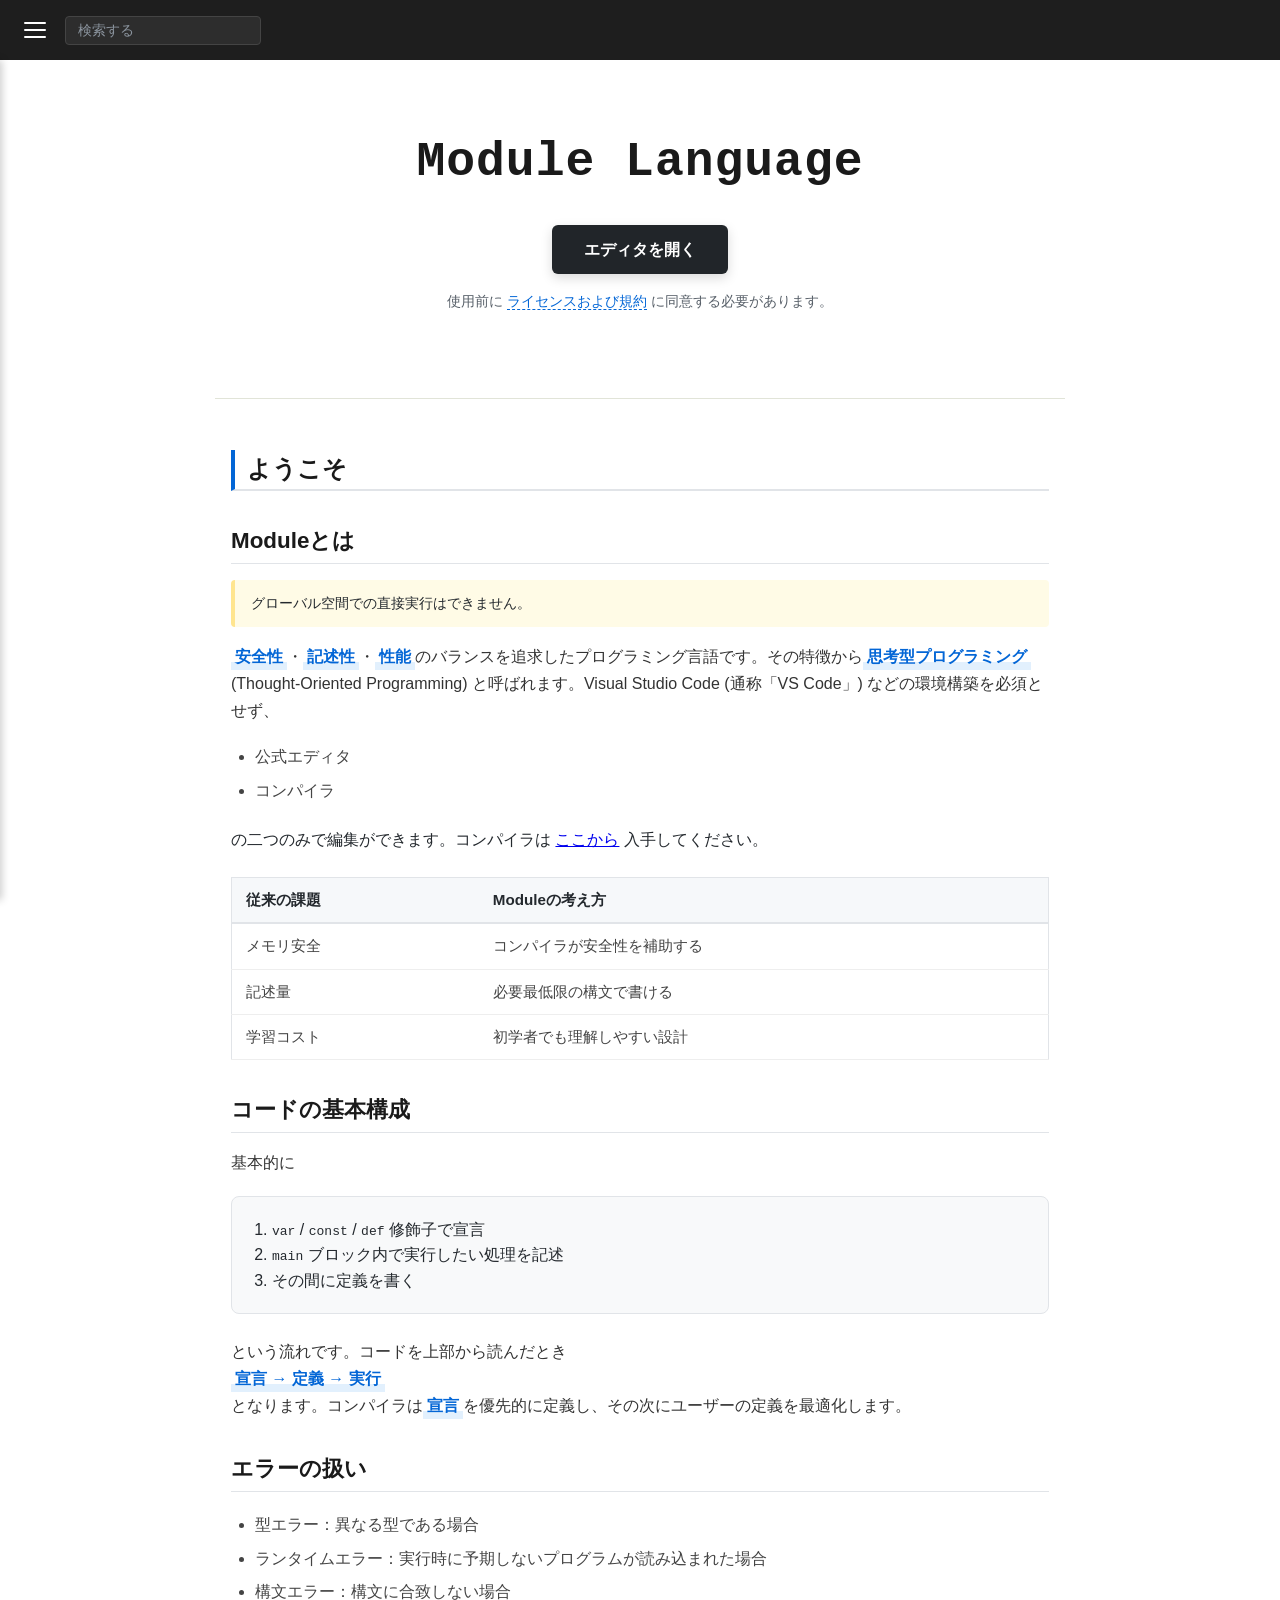
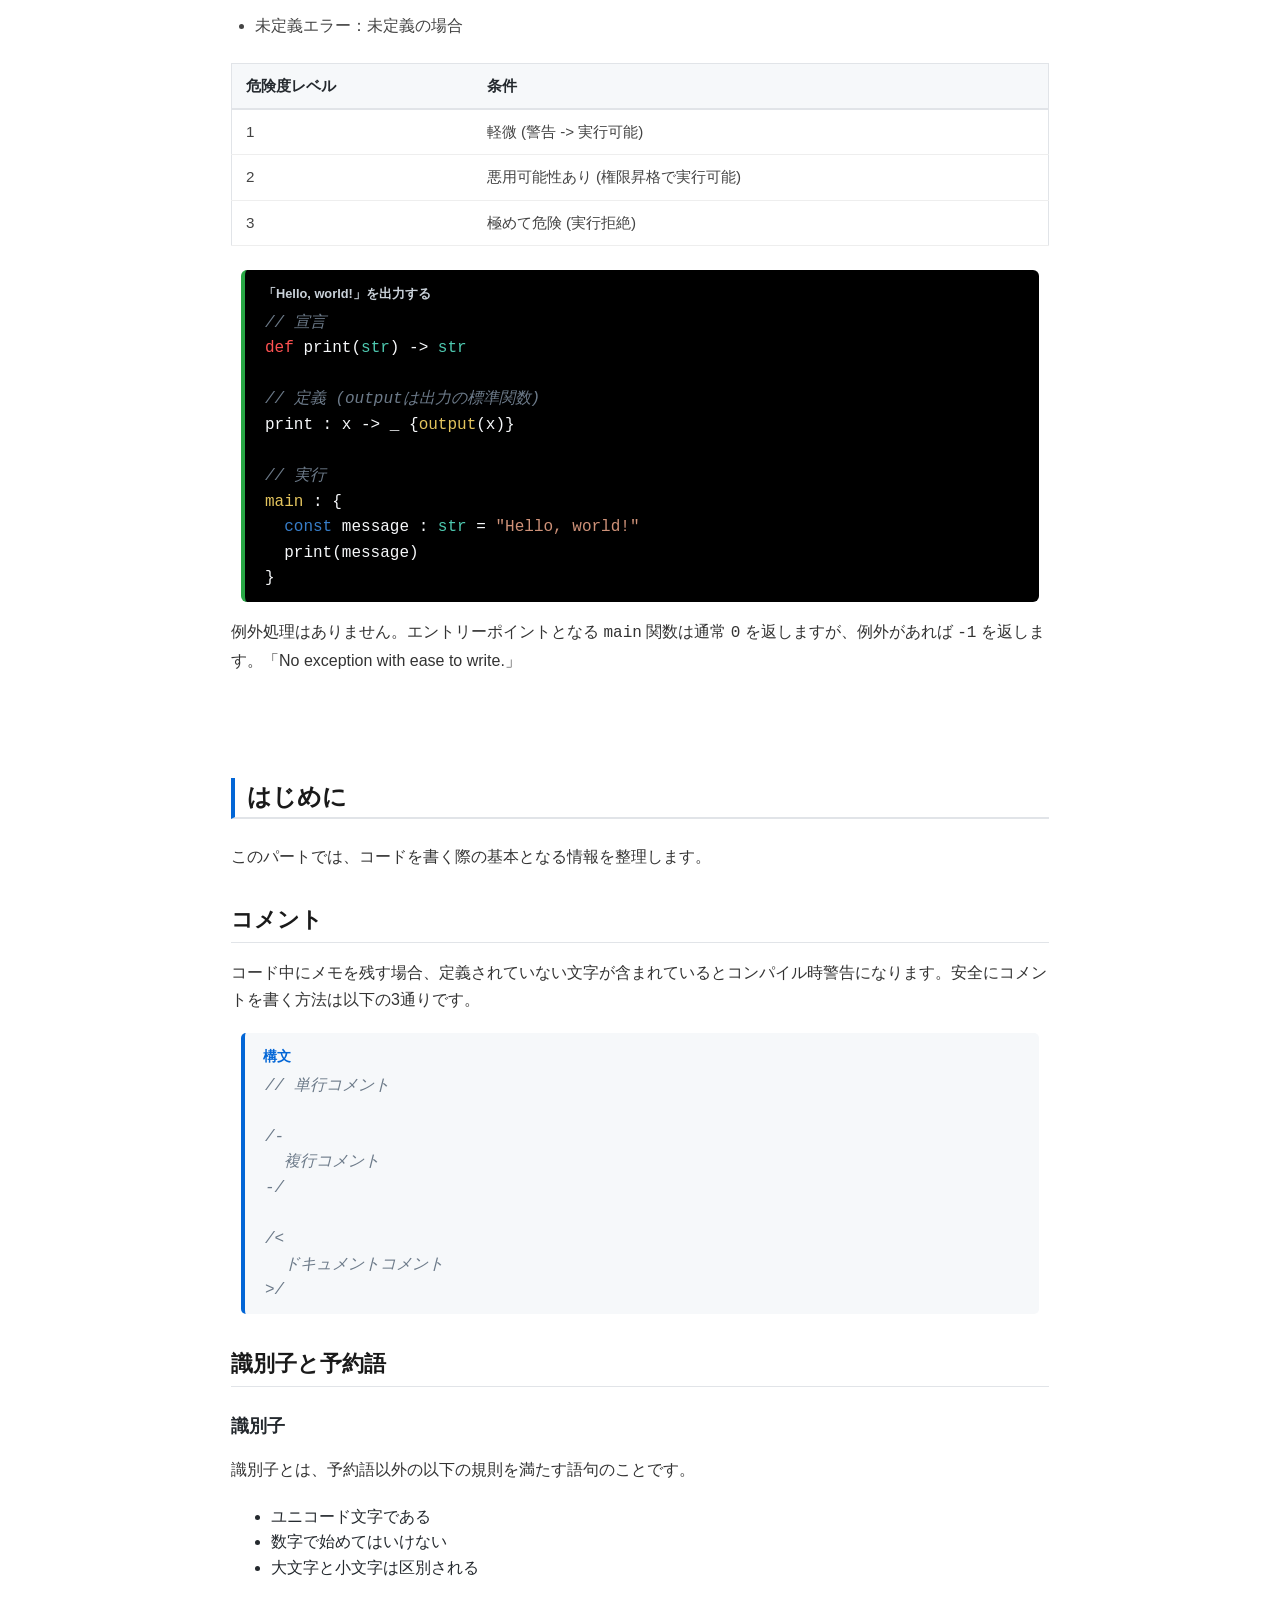
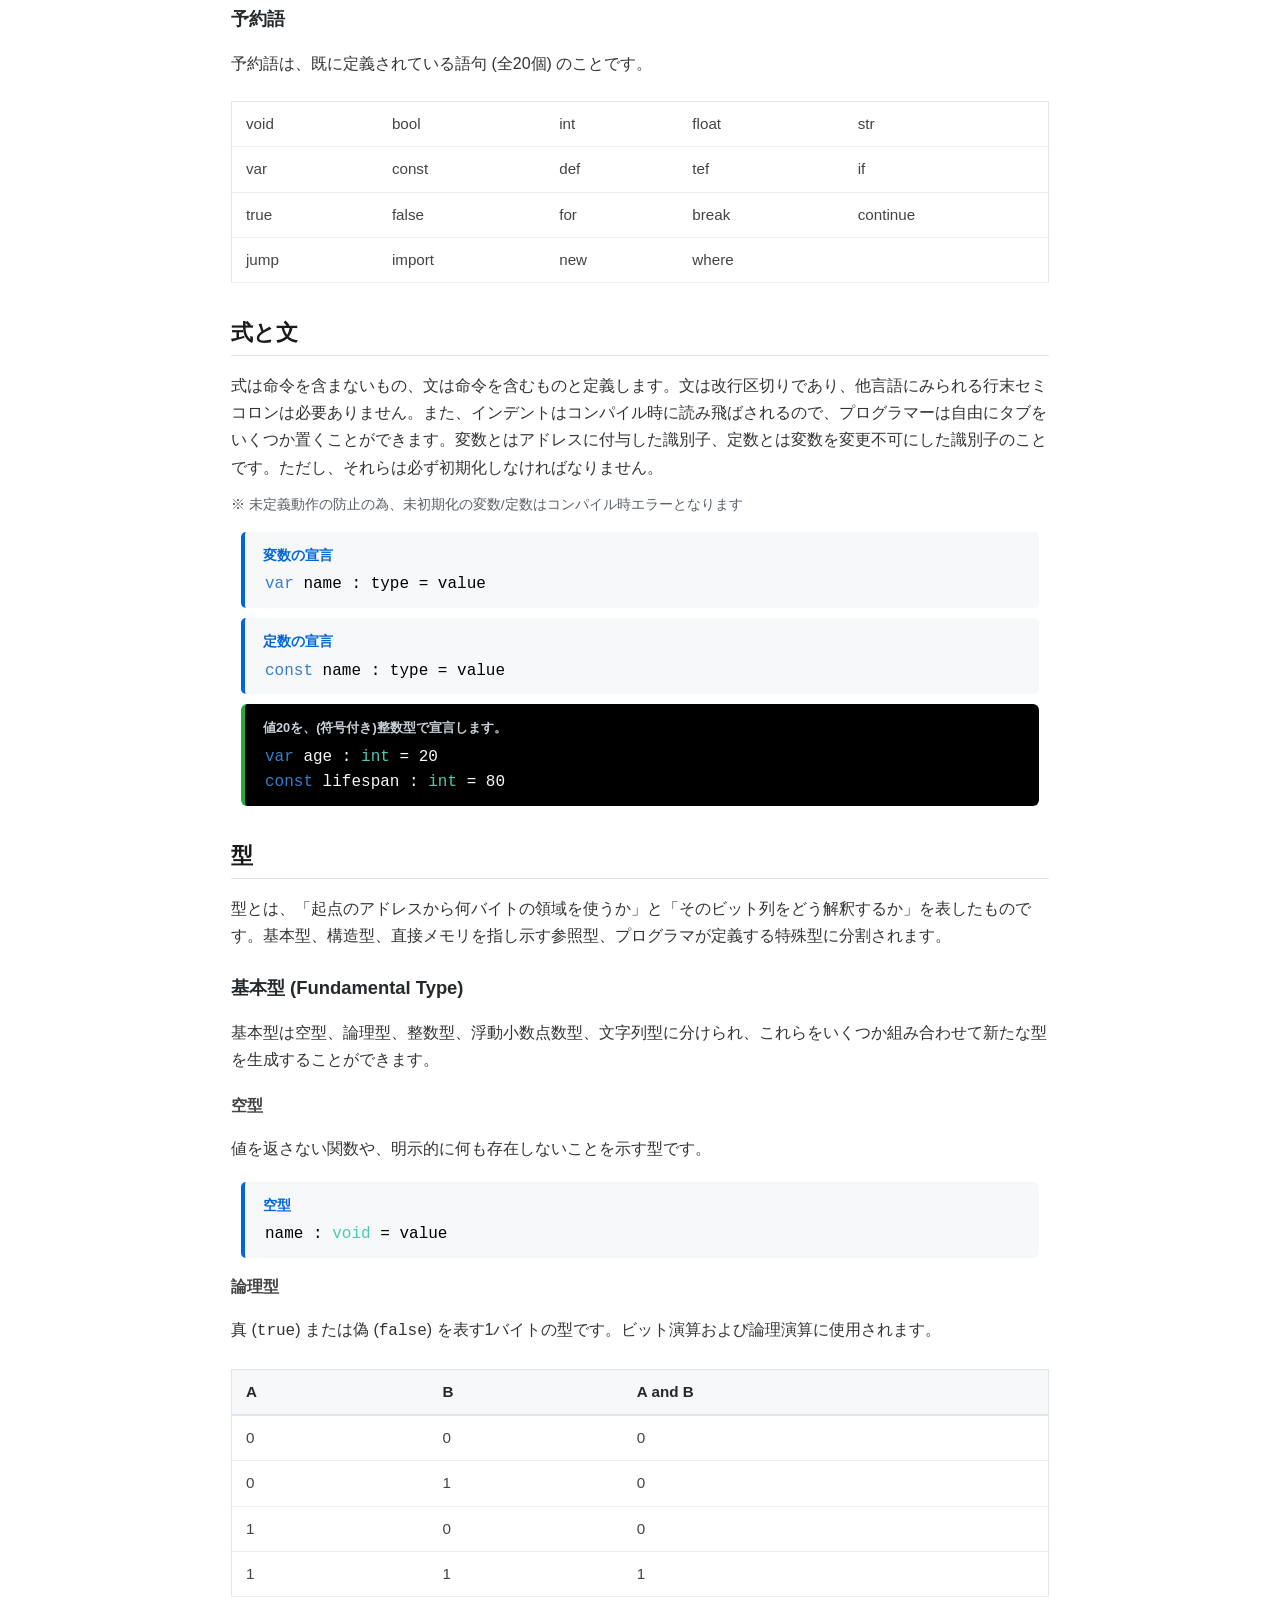
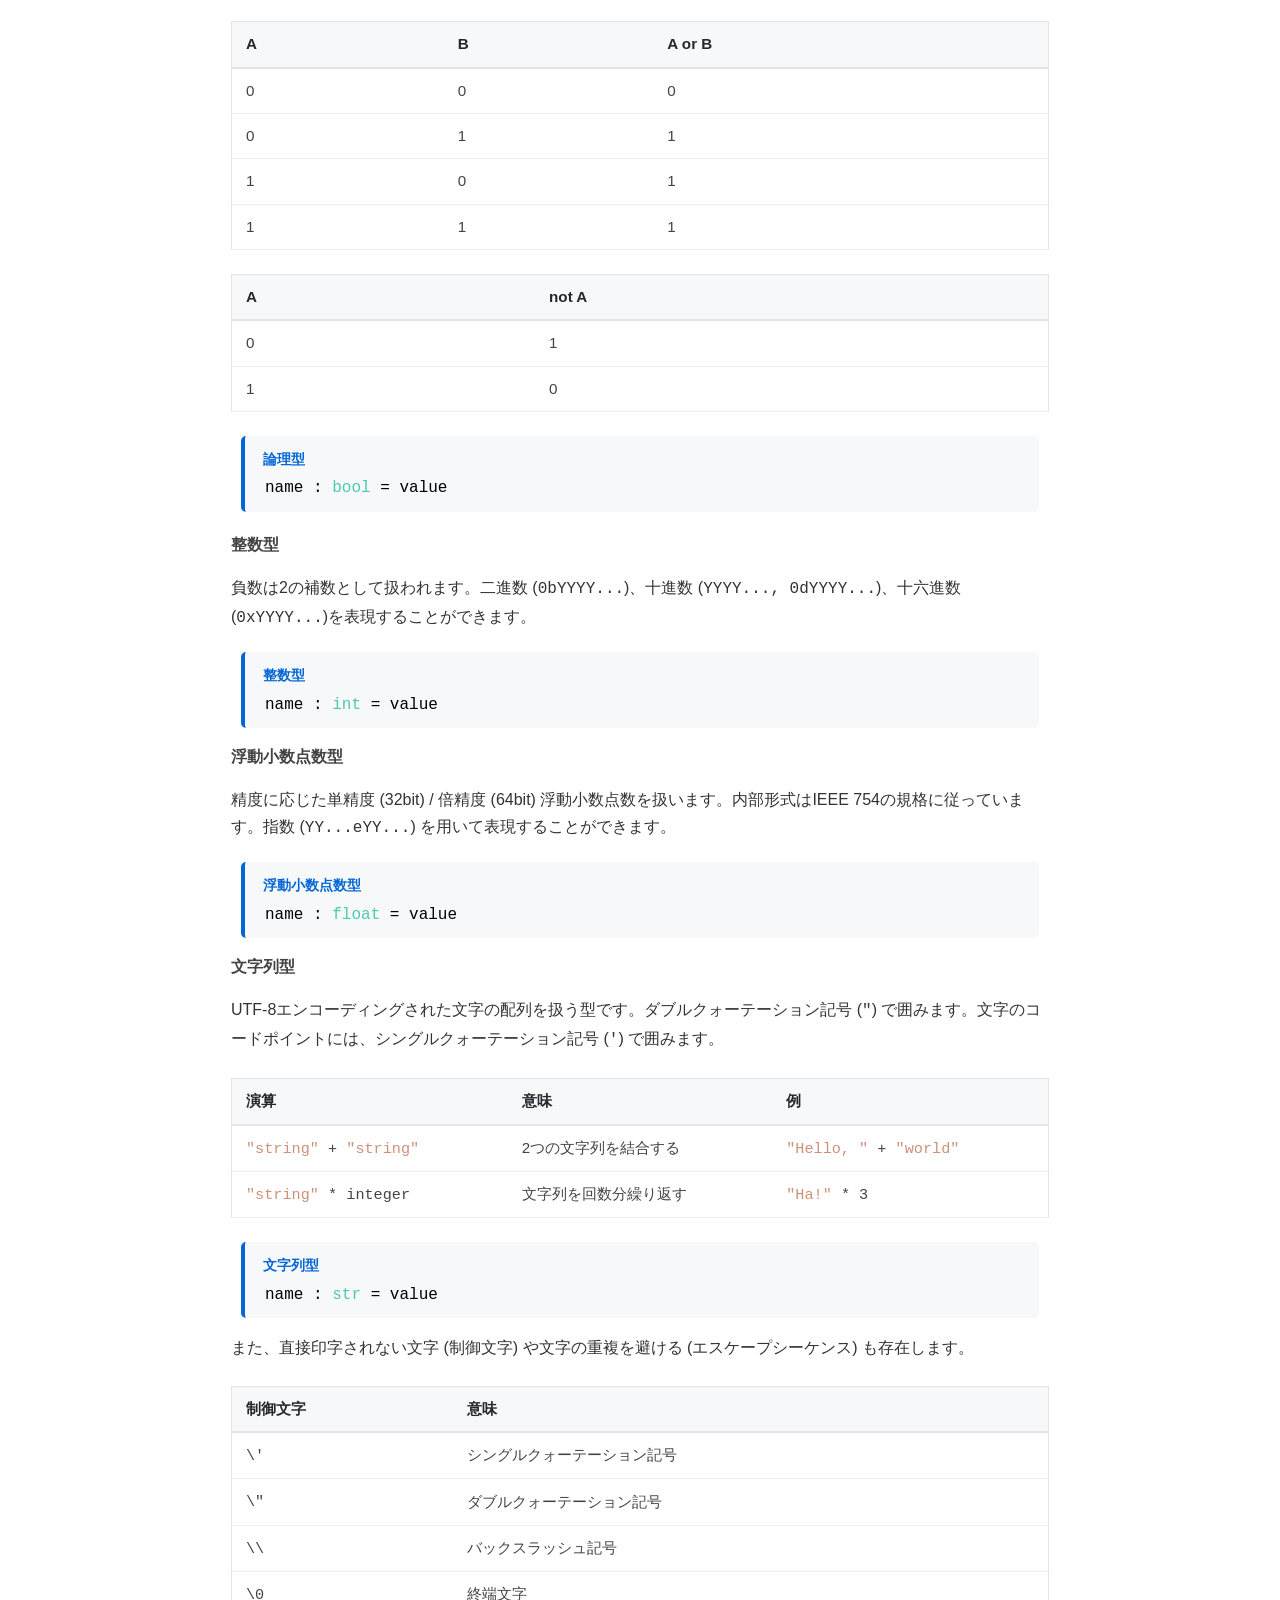
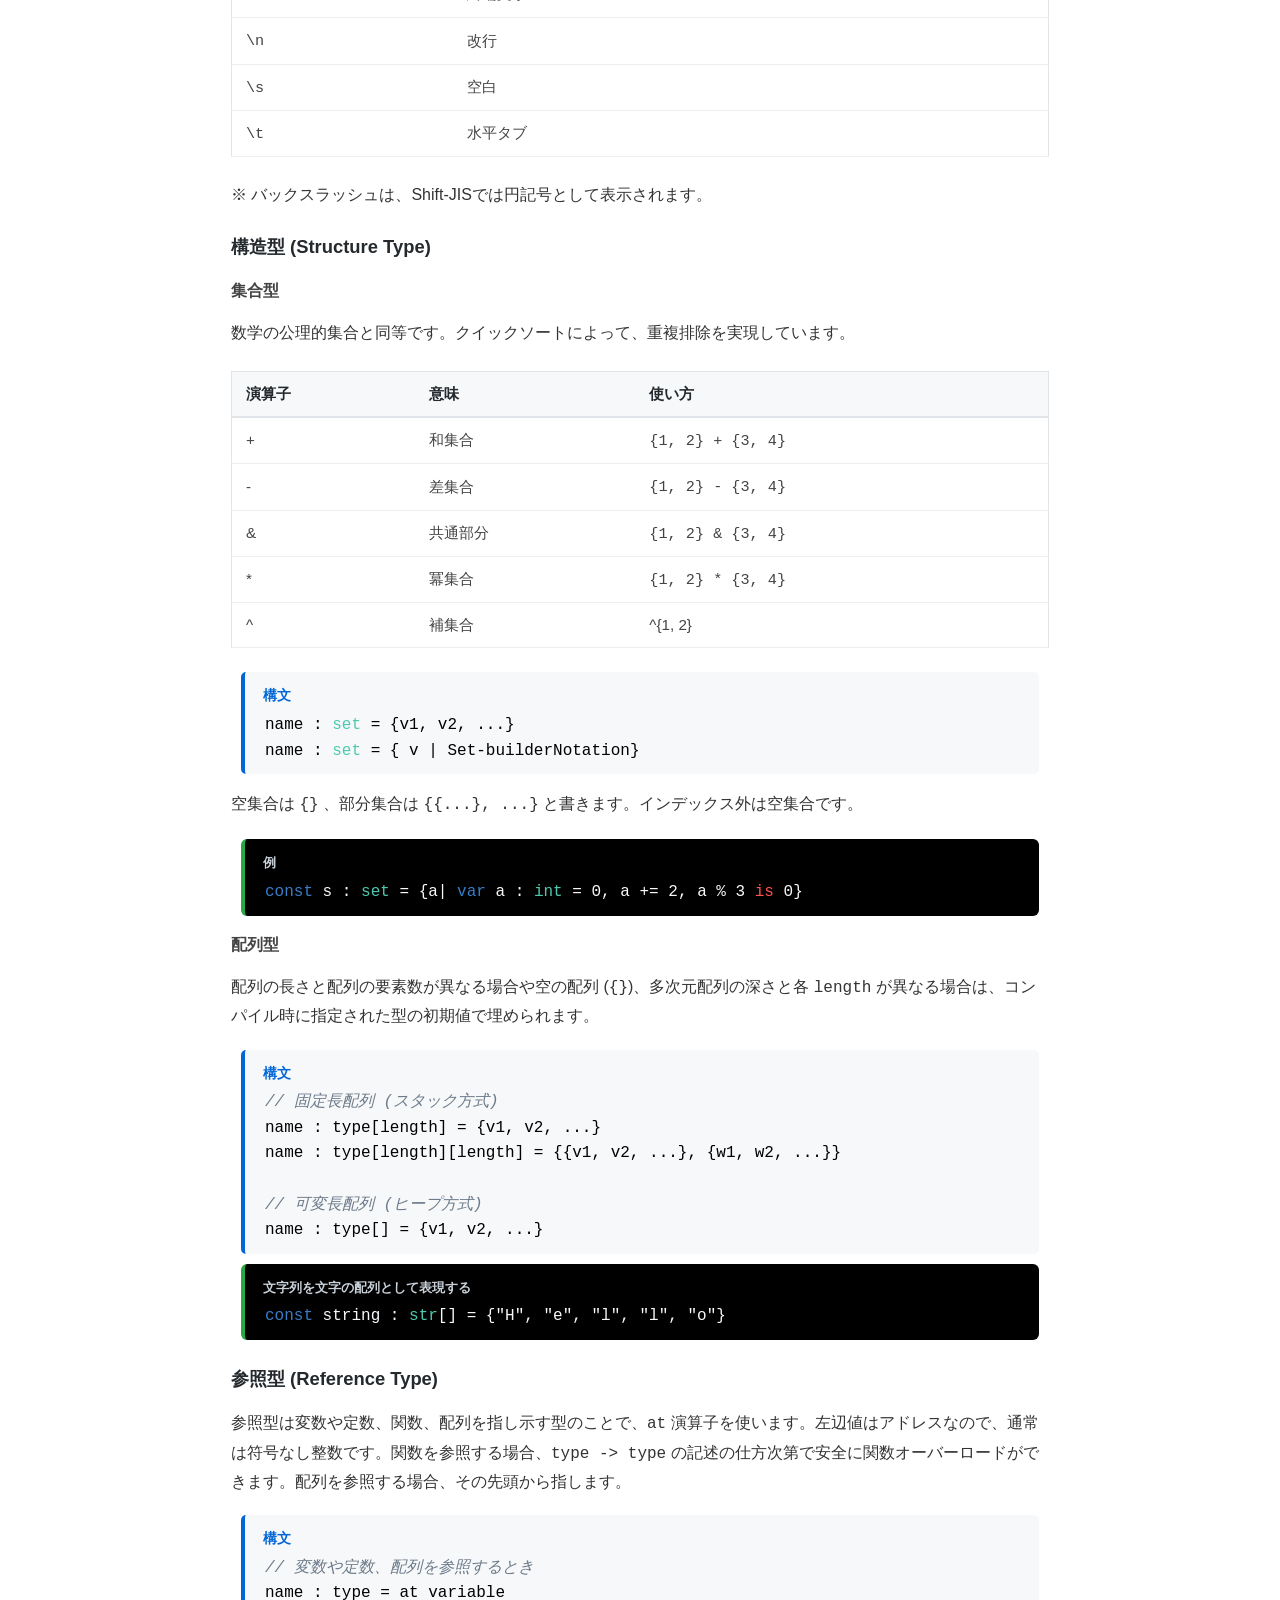
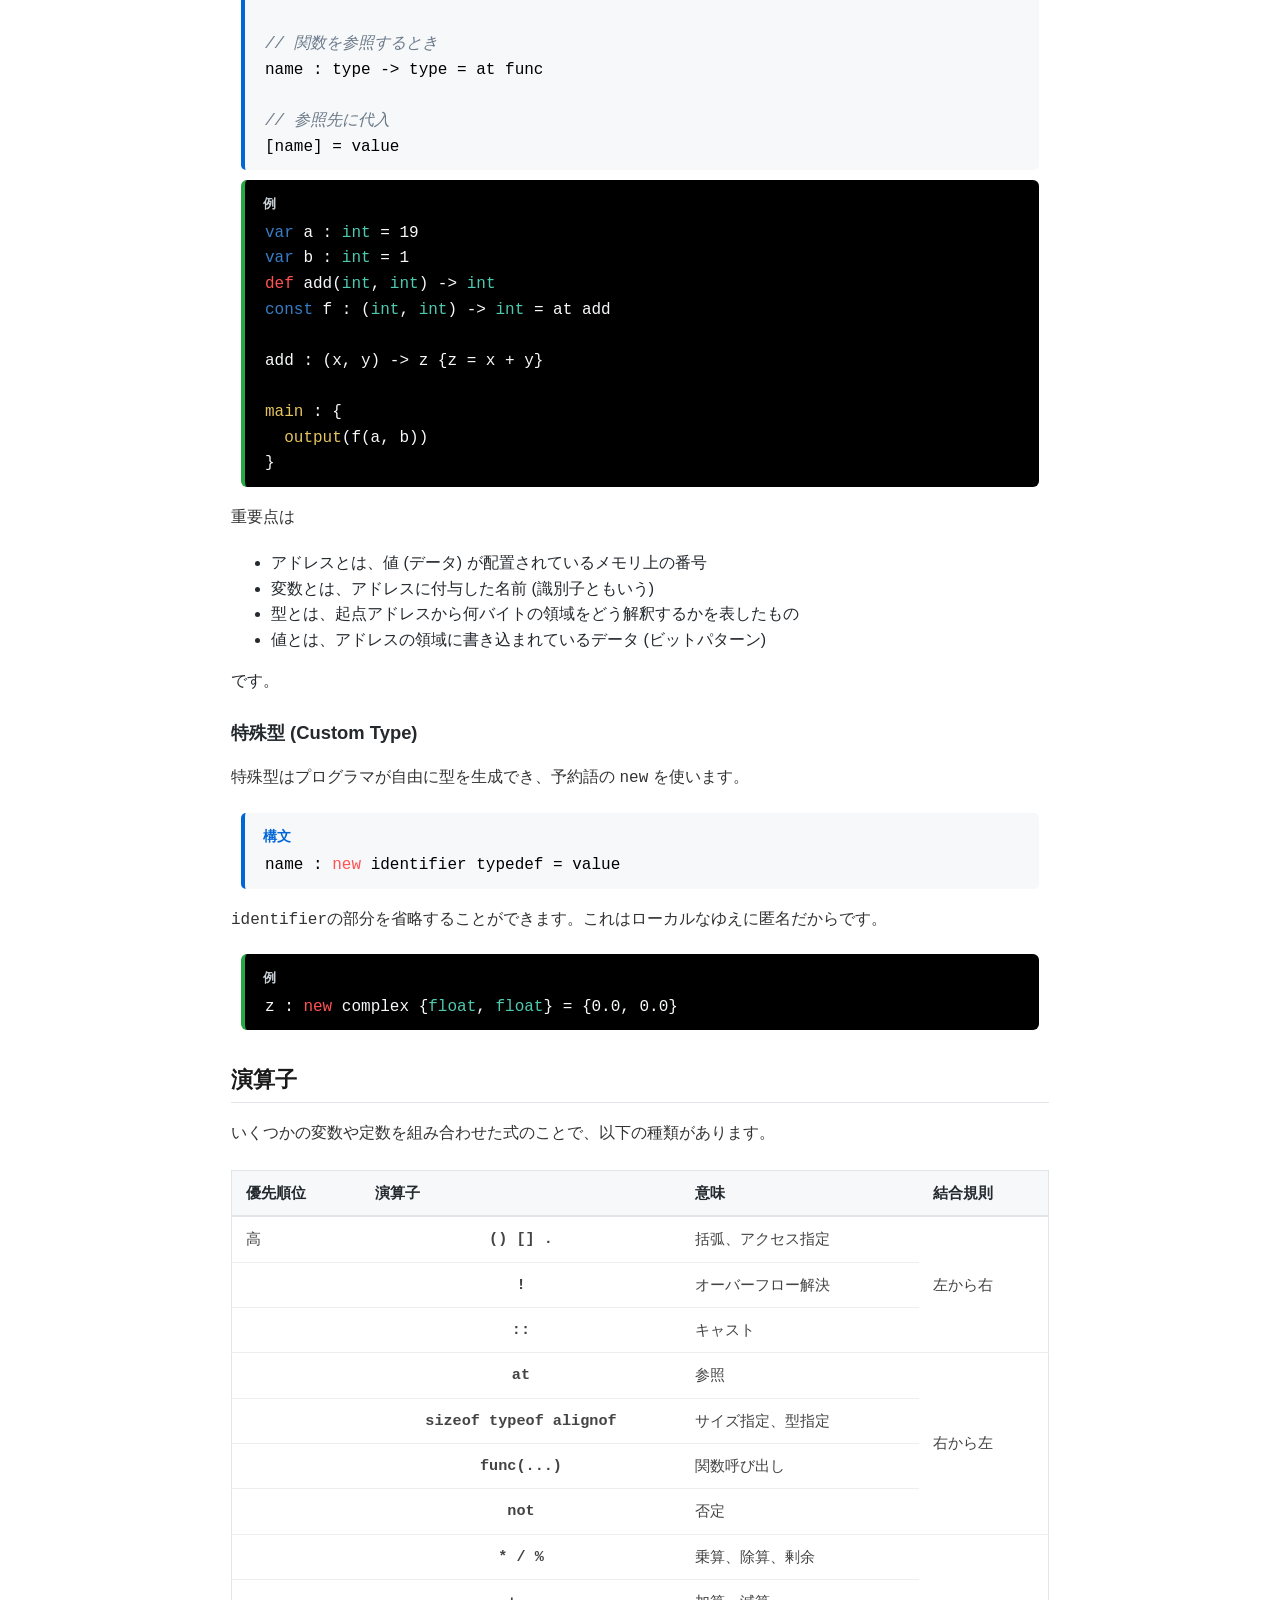
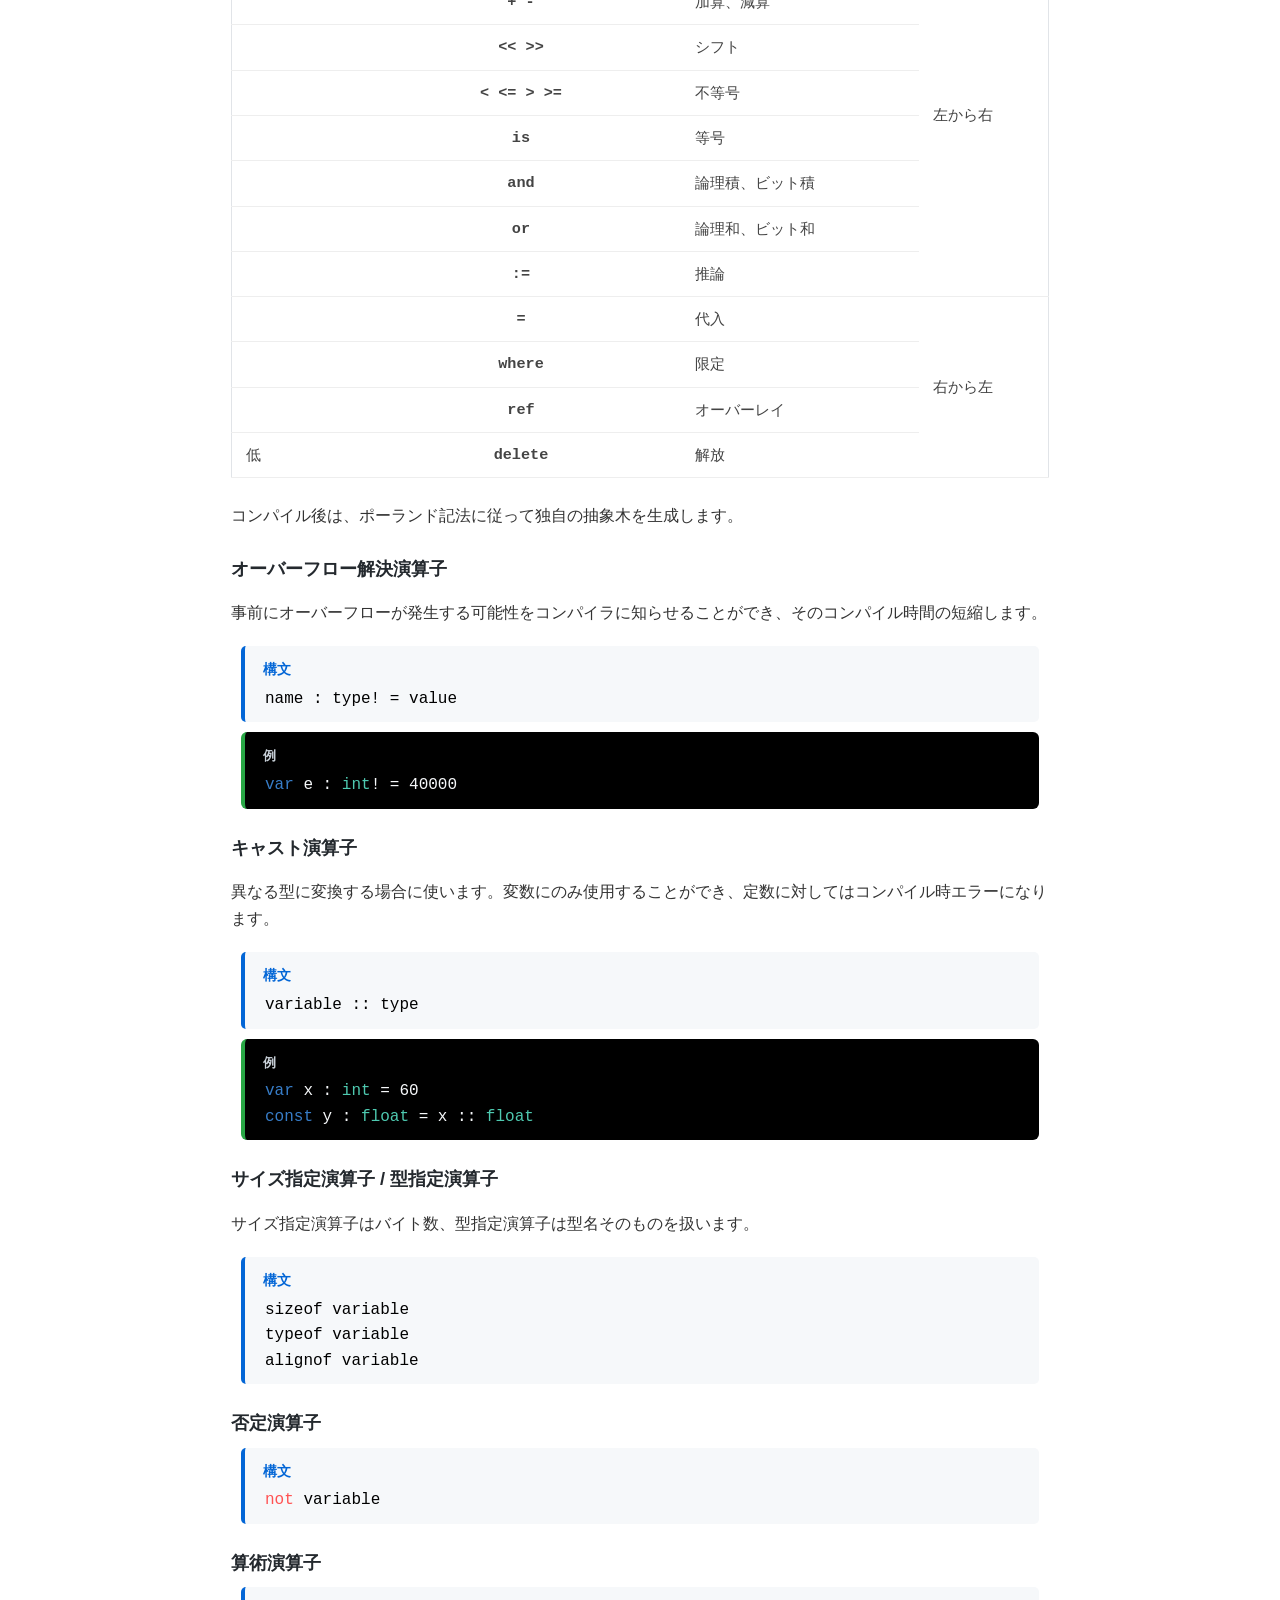
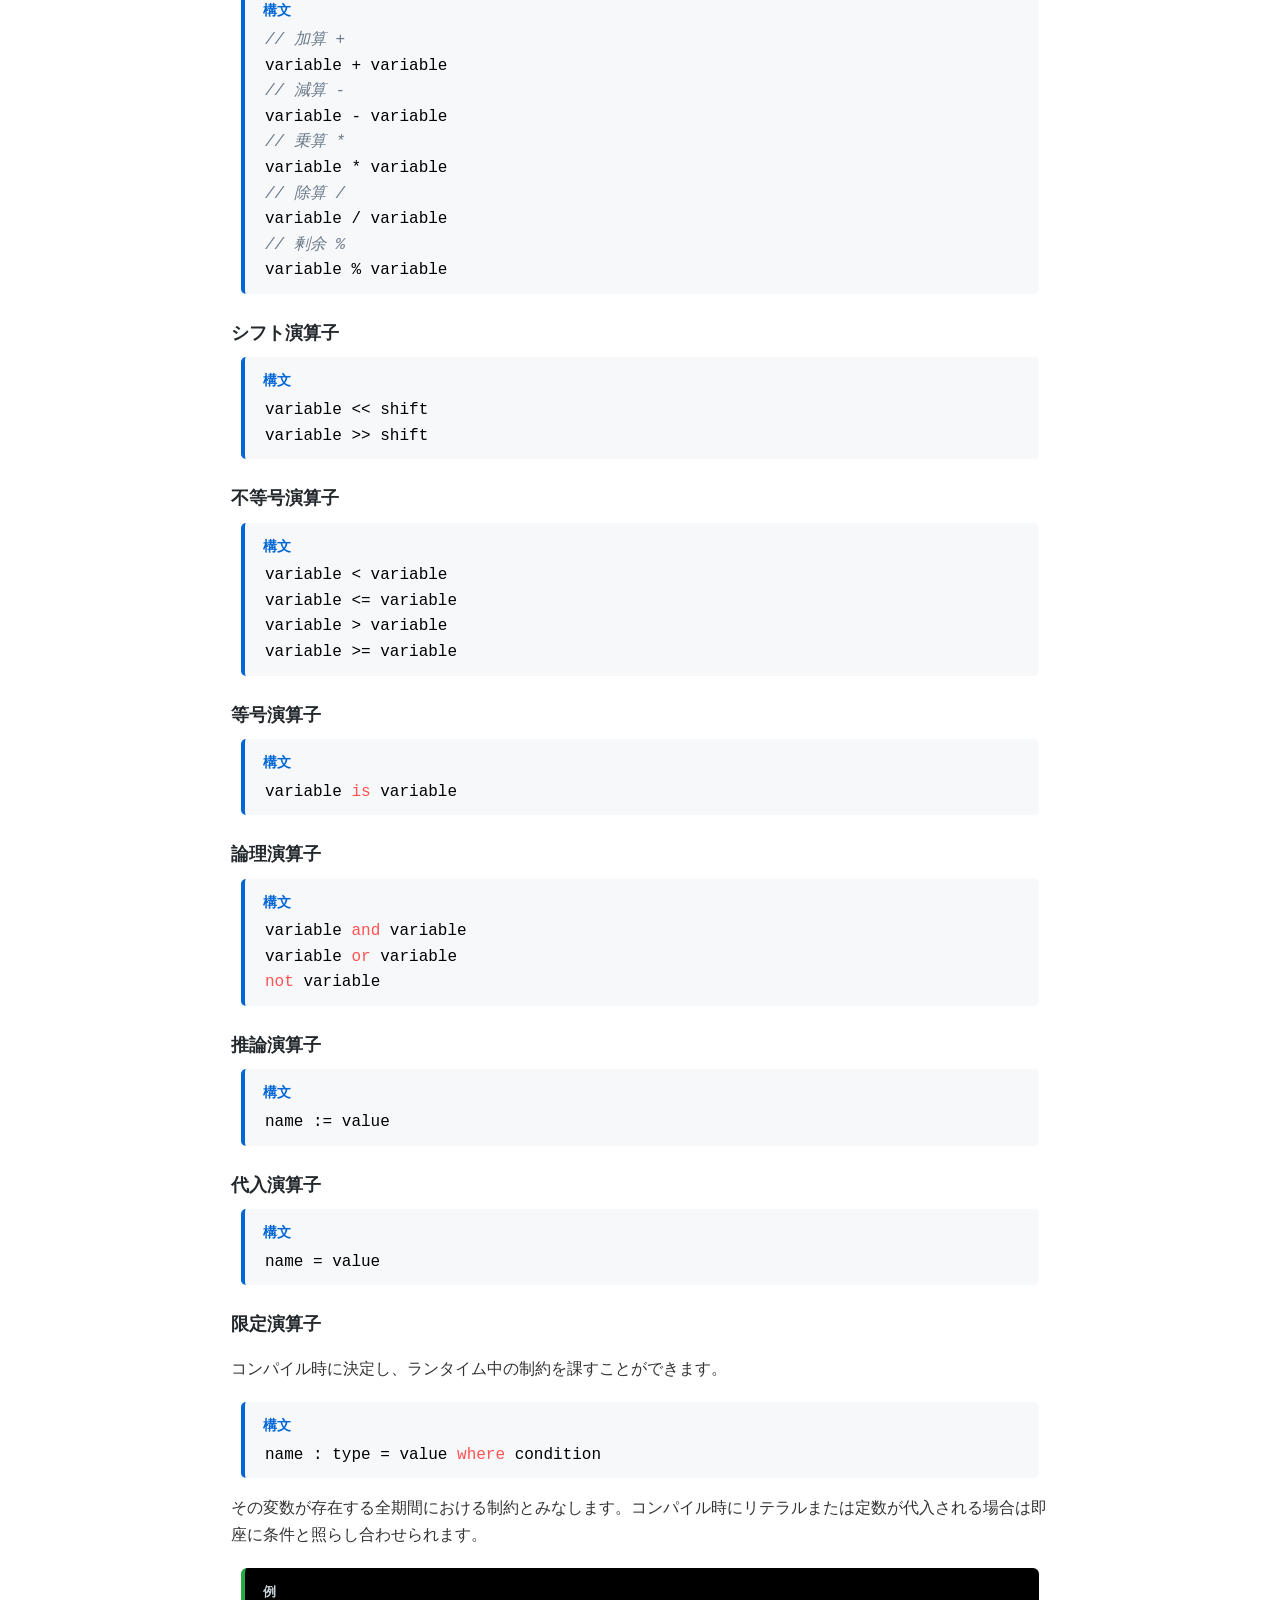
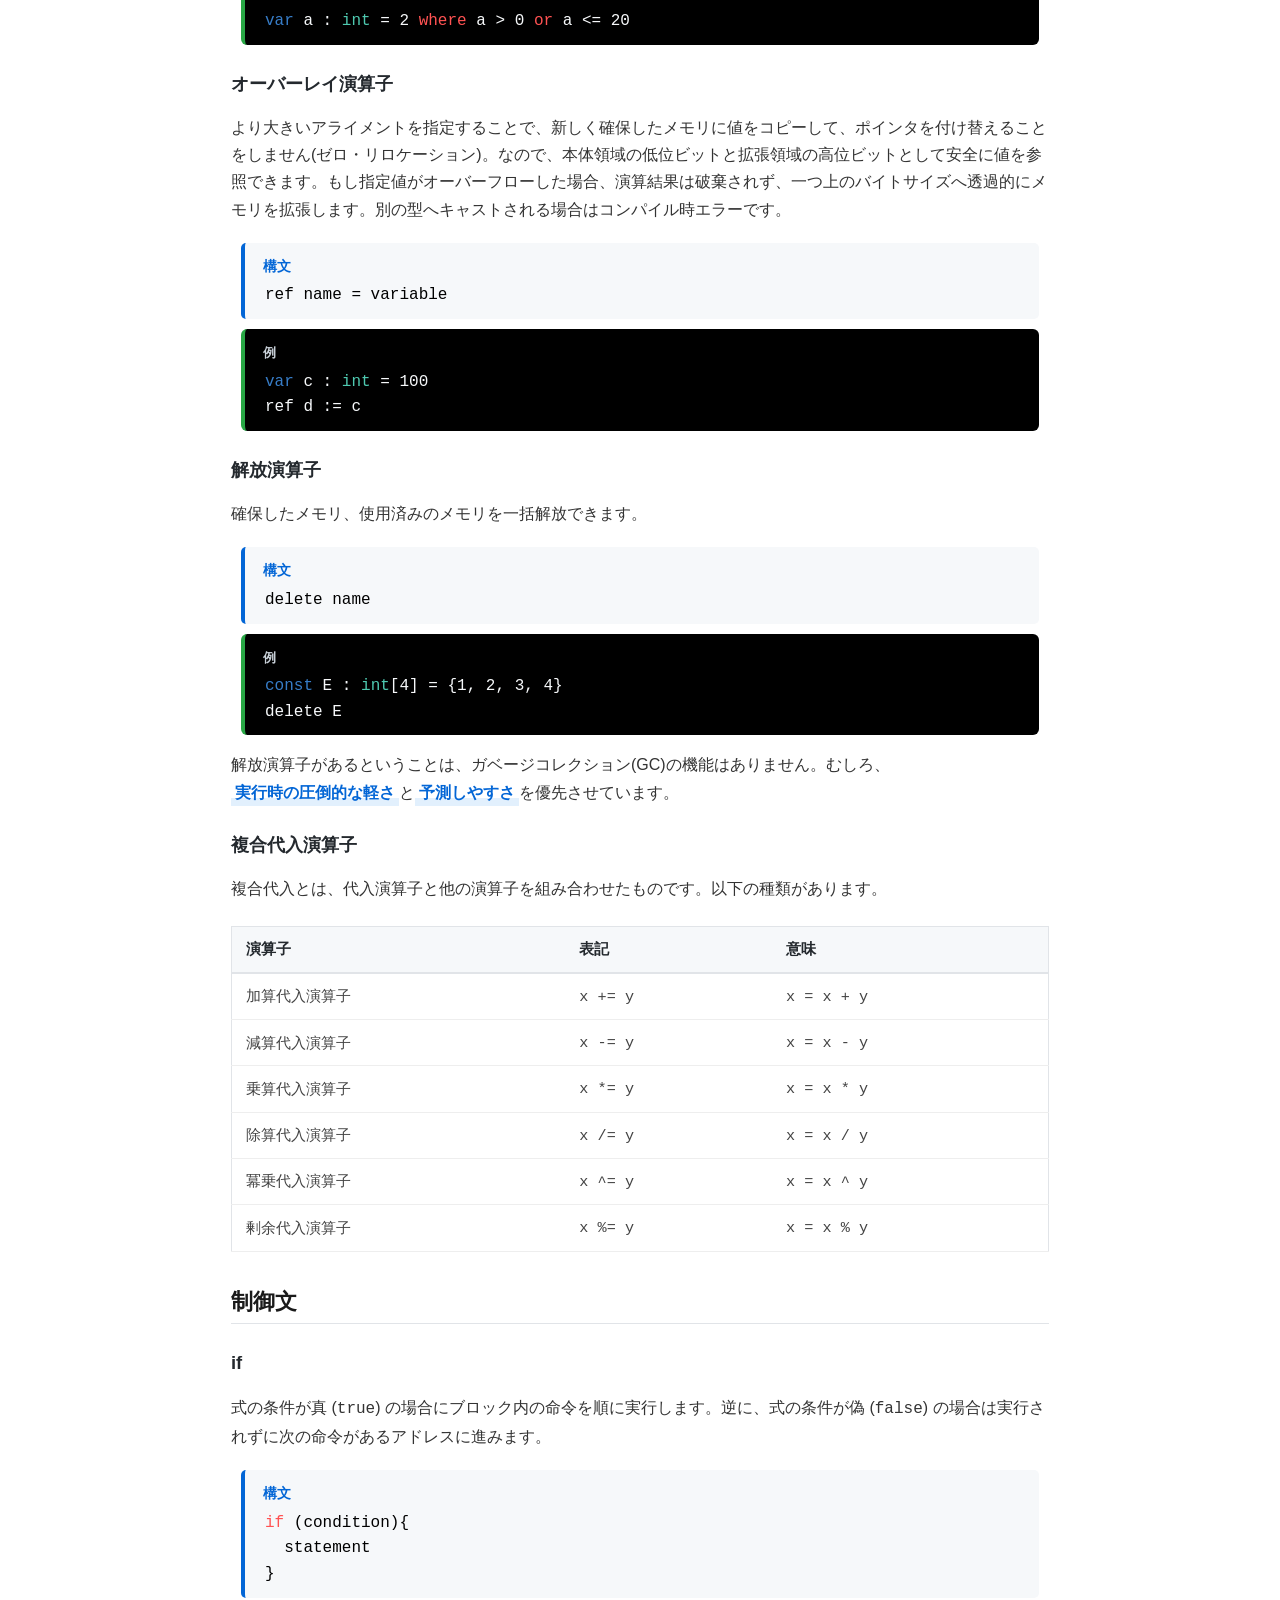
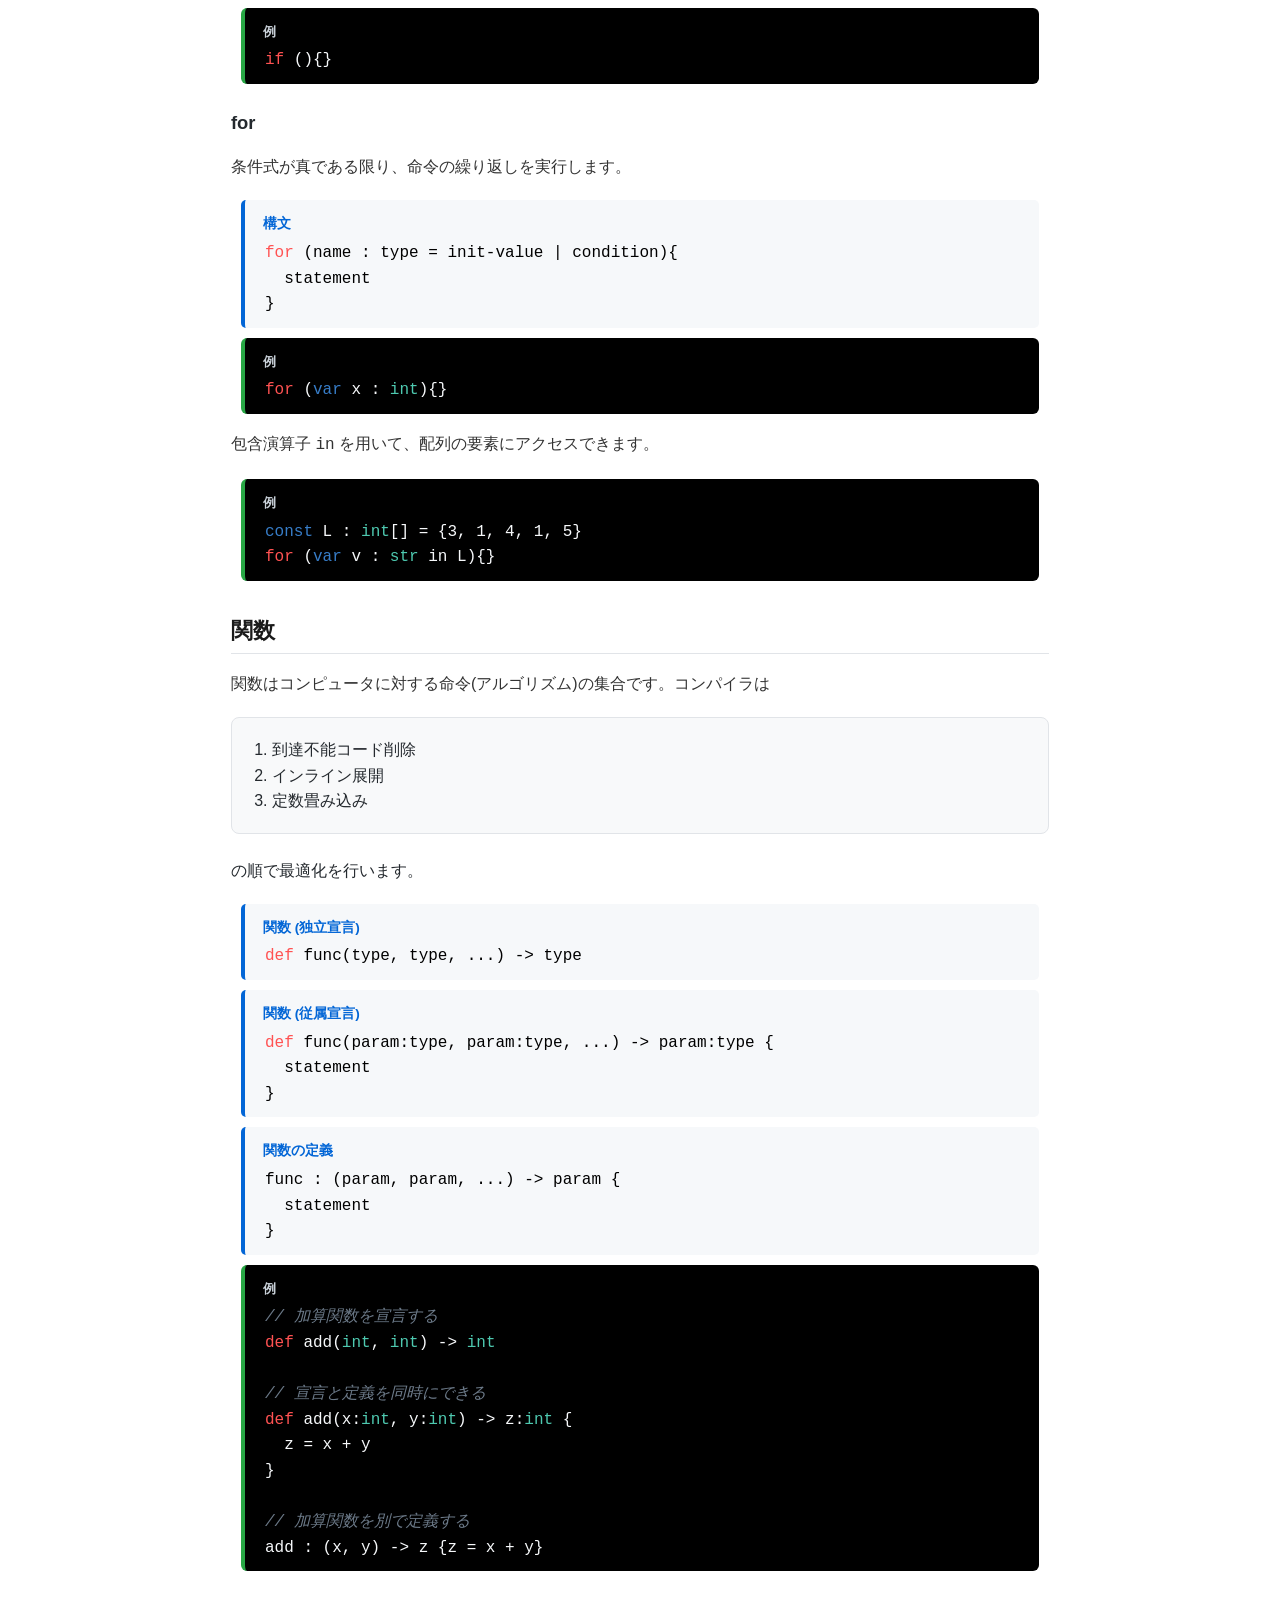
==== commit 1309f43f: "Update index.html" ====
--- a/index.html
+++ b/index.html
@@ -38,7 +38,6 @@
     .comment {color: #6c7a89; font-style: italic;} /* #75715e */
     .type {color: #4ec9b0;} /* #377dc8 */
     .modify {color: #377dc8;} /* #4987ca */
-    .arrow {color: #ff6565;} /* #5581d7 */
     .example-label {color: inherit; margin-top: 0; margin: 0.5rem; font-size: 0.8rem; font-weight: bold;}
     .syntax {background: #f6f8fa; border-left: 4px solid #0366d6; padding: 10px; margin: 10px; border-radius: 5px;}
     .syntax-label {color: #0366d6; margin-top: 0; margin: 0.5rem; font-size: 0.85rem; font-weight: bold;}
@@ -89,16 +88,16 @@
       <p><ul><li>型エラー：異なる型である場合</li><li>ランタイムエラー：実行時に予期しないプログラムが読み込まれた場合</li><li>構文エラー：構文に合致しない場合</li><li>未定義エラー：未定義の場合</li></ul></p>
       <table><thead><tr><th>危険度レベル</th><th>条件</th></tr></thead><tbody><tr><td>1</td><td>軽微 (警告 -> 実行可能)</td></tr><tr><td>2</td><td>悪用可能性あり (権限昇格で実行可能)</td></tr><tr><td>3</td><td>極めて危険 (実行拒絶)</td></tr></tbody></table>
       <div class="example">
-        <h3 class="example-label"><q>Hello, world!</q>を出力する</h3>
+        <span class="example-label"><q>Hello, world!</q>を出力する</span>
         <code><span class="comment">// 宣言</span>
-<span class="keyword">def</span> print(<span class="type">str</span>) <span class="arrow">-&gt;</span> <span class="type">str</span>
-<span class="modify">const</span> message : <span class="type">str</span> = <span class="string">"Hello, world!"</span>
-
-<span class="comment">// 定義 (output関数は文字列型を入力、文字列型を出力する)</span>
-print : x <span class="arrow">-&gt;</span> y { y = <span class="function">output</span>(x)}
+<span class="keyword">def</span> print(<span class="type">str</span>) -&gt; <span class="type">str</span>
+
+<span class="comment">// 定義 (outputは出力の標準関数)</span>
+print : x -&gt; _ {<span class="function">output</span>(x)}
 
 <span class="comment">// 実行</span>
 <span class="function">main</span> : {
+  <span class="modify">const</span> message : <span class="type">str</span> = <span class="string">"Hello, world!"</span>
   print(message)
 }
 </code>
@@ -128,18 +127,12 @@
       <p>識別子とは、予約語以外の以下の規則を満たす語句のことです。<ul><li>ユニコード文字である</li><li>数字で始めてはいけない</li><li>大文字と小文字は区別される</li></ul></p>
       <h3>予約語</h3>
       <p>予約語は、既に定義されている語句 (全20個) のことです。</p>
-      <table><tbody><tr><td>void</td><td>bool</td><td>int</td><td>float</td><td>str</td></tr><tr><td>var</td><td>const</td><td>def</td><td>tef</td><td>if</td></tr><tr><td>and</td><td>or</td><td>not</td><td>true</td><td>false</td></tr><tr><td>is</td><td>jump</td><td>import</td><td>new</td><td>where</td></tr></tbody></table>
+      <table><tbody><tr><td>void</td><td>bool</td><td>int</td><td>float</td><td>str</td></tr><tr><td>var</td><td>const</td><td>def</td><td>tef</td><td>if</td></tr><tr><td>true</td><td>false</td><td>for</td><td>break</td><td>continue</td></tr><tr><td>jump</td><td>import</td><td>new</td><td>where</td><td></td></tr></tbody></table>
       <h2>式と文</h2>
       <p>式は命令を含まないもの、文は命令を含むものと定義します。文は改行区切りであり、他言語にみられる行末セミコロンは必要ありません。また、インデントはコンパイル時に読み飛ばされるので、プログラマーは自由にタブをいくつか置くことができます。変数とはアドレスに付与した識別子、定数とは変数を変更不可にした識別子のことです。ただし、それらは必ず初期化しなければなりません。</p>
       <p style="font-size: 0.85rem; color: #586069; margin-top: -0.5rem; margin-bottom: 1rem;">※ 未定義動作の防止の為、未初期化の変数/定数はコンパイル時エラーとなります</p>
-      <div class="syntax">
-        <span class="syntax-label">変数の宣言</span>
-        <code><span class="modify">var</span> name : type = value</code>
-      </div>
-      <div class="syntax">
-        <span class="syntax-label">定数の宣言</span>
-        <code><span class="modify">const</span> name : type = value</code>
-      </div>
+      <div class="syntax"><span class="syntax-label">変数の宣言</span><code><span class="modify">var</span> name : type = value</code></div>
+      <div class="syntax"><span class="syntax-label">定数の宣言</span><code><span class="modify">const</span> name : type = value</code></div>
       <div class="example">
         <span class="example-label">値20を、(符号付き)整数型で宣言します。</span>
         <code><span class="modify">var</span> age : <span class="type">int</span> = 20
@@ -151,26 +144,17 @@
       <p>基本型は空型、論理型、整数型、浮動小数点数型、文字列型に分けられ、これらをいくつか組み合わせて新たな型を生成することができます。</p>
       <h4>空型</h4>
       <p>値を返さない関数や、明示的に何も存在しないことを示す型です。</p>
-      <div class="syntax">
-        <span class="syntax-label">空型</span>
-        <code>name : <span class="type">void</span> = value</code>
-      </div>
+      <div class="syntax"><span class="syntax-label">空型</span><code>name : <span class="type">void</span> = value</code></div>
       <h4>論理型</h4>
       <p>真 (<code>true</code>) または偽 (<code>false</code>) を表す1バイトの型です。ビット演算および論理演算に使用されます。</p>
       <table aria-label="and"><thead><tr><th>A</th><th>B</th><th>A and B</th></tr></thead><tbody><tr><td>0</td><td>0</td><td>0</td></tr><tr><td>0</td><td>1</td><td>0</td></tr><tr><td>1</td><td>0</td><td>0</td></tr><tr><td>1</td><td>1</td><td>1</td></tr></tbody></table>
       <table aria-label="or"><thead><tr><th>A</th><th>B</th><th>A or B</th></tr></thead><tbody><tr><td>0</td><td>0</td><td>0</td></tr><tr><td>0</td><td>1</td><td>1</td></tr><tr><td>1</td><td>0</td><td>1</td></tr><tr><td>1</td><td>1</td><td>1</td></tr></tbody></table>
       <table aria-label="not"><thead><tr><th>A</th><th>not A</th></tr></thead><tbody><tr><td>0</td><td>1</td></tr><tr><td>1</td><td>0</td></tr></tbody></table>
-      <div class="syntax">
-        <span class="syntax-label">論理型</span>
-        <code>name : <span class="type">bool</span> = value</code>
-      </div>
+      <div class="syntax"><span class="syntax-label">論理型</span><code>name : <span class="type">bool</span> = value</code></div>
       <p></p><!--恒等式として"NOT(AND(NAND(A,B),OR(A,B)))=OR(AND(A,B),NOR(A,B))=NOT(XOR(A,B))"とする-->
       <h4>整数型</h4>
       <p>負数は2の補数として扱われます。二進数 (<code>0bYYYY...</code>)、十進数 (<code>YYYY..., 0dYYYY...</code>)、十六進数 (<code>0xYYYY...</code>)を表現することができます。</p>
-      <div class="syntax">
-        <span class="syntax-label">整数型</span>
-        <code>name : <span class="type">int</span> = value</code>
-      </div>
+      <div class="syntax"><span class="syntax-label">整数型</span><code>name : <span class="type">int</span> = value</code></div>
       <h4>浮動小数点数型</h4>
       <p>精度に応じた単精度 (32bit) / 倍精度 (64bit) 浮動小数点数を扱います。内部形式はIEEE 754の規格に従っています。指数 (<code>YY...eYY...</code>) を用いて表現することができます。</p>
       <div class="syntax">
@@ -189,14 +173,18 @@
       <p>※ バックスラッシュは、Shift-JISでは円記号として表示されます。</p>
       <h3 id="struct">構造型 (Structure Type)</h3>
       <h4>集合型</h4>
-      <p>数学の集合(ZFC)と同等の扱いです。クイックソートによって、重複排除を実現しています。</p>
+      <p>数学の公理的集合と同等です。クイックソートによって、重複排除を実現しています。</p>
       <table><thead><tr><th>演算子</th><th>意味</th><th>使い方</th></tr></thead><tbody><tr><td>+</td><td>和集合</td><td><code>{1, 2} + {3, 4}</code></td></tr><tr><td>-</td><td>差集合</td><td><code>{1, 2} - {3, 4}</code></td></tr><tr><td>&</td><td>共通部分</td><td><code>{1, 2} & {3, 4}</code></td></tr><tr><td>*</td><td>冪集合</td><td><code>{1, 2} * {3, 4}</code></td></tr><tr><td>^</td><td>補集合</td><td>^{1, 2}</td></tr></tbody></table>
       <div class="syntax">
         <span class="syntax-label">構文</span>
         <code>name : <span class="type">set</span> = {v1, v2, ...}
-name : <span class="type">set</span> = {v | Set-builderNotation}</code>
+name : <span class="type">set</span> = { v | Set-builderNotation}</code>
       </div>
       <p>空集合は <code>{}</code> 、部分集合は <code>{{...}, ...}</code> と書きます。インデックス外は空集合です。</p>
+      <div class="example">
+        <span class="example-label">例</span>
+        <code><span class="modify">const</span> s : <span class="type">set</span> = {a| <span class="modify">var</span> a : <span class="type">int</span> = 0, a += 2, a % 3 <span class="keyword">is</span> 0}</code>
+      </div>
       <h4>配列型</h4>
       <p>配列の長さと配列の要素数が異なる場合や空の配列 (<code>{}</code>)、多次元配列の深さと各 <code>length</code> が異なる場合は、コンパイル時に指定された型の初期値で埋められます。</p>
       <div class="syntax">
@@ -213,14 +201,14 @@
         <code><span class="modify">const</span> string : <span class="type">str</span>[] = {"H", "e", "l", "l", "o"}</code>
       </div>
       <h3 id="refer">参照型 (Reference Type)</h3>
-      <p>参照型は変数や定数、関数、配列を指し示す型のことで、<code><span class="keyword">at</span></code> 演算子を使います。左辺値はアドレスなので、通常は符号なし整数です。関数を参照する場合、<code>type -&gt; type</code> の記述の仕方次第で安全に関数オーバーロードができます。配列を参照する場合、その先頭から指します。</p>
+      <p>参照型は変数や定数、関数、配列を指し示す型のことで、<code>at</code> 演算子を使います。左辺値はアドレスなので、通常は符号なし整数です。関数を参照する場合、<code>type -&gt; type</code> の記述の仕方次第で安全に関数オーバーロードができます。配列を参照する場合、その先頭から指します。</p>
       <div class="syntax">
         <span class="syntax-label">構文</span>
         <code><span class="comment">// 変数や定数、配列を参照するとき</span>
-name : type = <span class="keyword">at</span> variable
+name : type = at variable
 
 <span class="comment">// 関数を参照するとき</span>
-name : type <span class="arrow">-&gt;</span> type = <span class="keyword">at</span> func
+name : type -&gt; type = at func
 
 <span class="comment">// 参照先に代入</span>
 [name] = value</code>
@@ -229,10 +217,10 @@
         <span class="example-label">例</span>
         <code><span class="modify">var</span> a : <span class="type">int</span> = 19
 <span class="modify">var</span> b : <span class="type">int</span> = 1
-<span class="keyword">def</span> add(<span class="type">int</span>, <span class="type">int</span>) <span class="arrow">-&gt;</span> <span class="type">int</span>
-<span class="modify">const</span> f : (<span class="type">int</span>, <span class="type">int</span>) <span class="arrow">-&gt;</span> <span class="type">int</span> = <span class="keyword">at</span> add
-
-add : (x, y) <span class="arrow">-&gt;</span> z {z = x + y}
+<span class="keyword">def</span> add(<span class="type">int</span>, <span class="type">int</span>) -&gt; <span class="type">int</span>
+<span class="modify">const</span> f : (<span class="type">int</span>, <span class="type">int</span>) -&gt; <span class="type">int</span> = at add
+
+add : (x, y) -&gt; z {z = x + y}
 
 <span class="function">main</span> : {
   <span class="function">output</span>(f(a, b))
@@ -240,33 +228,35 @@
       </div>
       <p>重要点は<ul><li>アドレスとは、値 (データ) が配置されているメモリ上の番号</li><li>変数とは、アドレスに付与した名前 (識別子ともいう)</li><li>型とは、起点アドレスから何バイトの領域をどう解釈するかを表したもの</li><li>値とは、アドレスの領域に書き込まれているデータ (ビットパターン)</li></ul>です。</p>
       <h3 id="custom">特殊型 (Custom Type)</h3>
-      <p>特殊型はプログラマが自由に型を生成でき、予約語の <code>tef</code> (グローバル型) と <code>new</code> (ローカル型) を使います。</p>
-      <div class="syntax">
-        <span class="syntax-label">構文</span>
-        <code><span class="keyword">tef</span> identifier typedef
-name : <span class="keyword">new</span> identifier typedef = value</code>
-      </div>
-      <p>特に <code>new</code> は、<code>identifier</code>の部分を省略することができます。これはローカルなゆえに匿名だからです。</p>
-      <div class="example">
-        <span class="example-label">例</span>
-        <code><span class="keyword">tef</span> latice {<span class="type">int</span>, <span class="type">int</span>}
-z : <span class="keyword">new</span> complex {<span class="type">float</span>, <span class="type">float</span>} = {0.0, 0.0}</code>
+      <p>特殊型はプログラマが自由に型を生成でき、予約語の <code>new</code> を使います。</p>
+      <div class="syntax">
+        <span class="syntax-label">構文</span>
+        <code>name : <span class="keyword">new</span> identifier typedef = value</code>
+      </div>
+      <p><code>identifier</code>の部分を省略することができます。これはローカルなゆえに匿名だからです。</p>
+      <p><code></code></p>
+      <div class="example">
+        <span class="example-label">例</span>
+        <code>z : <span class="keyword">new</span> complex {<span class="type">float</span>, <span class="type">float</span>} = {0.0, 0.0}</code>
       </div>
       <h2 id="operator">演算子</h2>
       <p>いくつかの変数や定数を組み合わせた式のことで、以下の種類があります。</p>
       <table><thead><tr><th>優先順位</th><th>演算子</th><th>意味</th><th>結合規則</th></tr></thead><tbody><tr><td>高</td><td style="font-family: monospace; font-weight: bold; text-align: center;">() [] .</td><td>括弧、アクセス指定</td><td rowspan="3">左から右</td></tr><tr><td></td><td style="font-family: monospace; font-weight: bold; text-align: center;">!</td><td>オーバーフロー解決</td></tr><tr><td></td><td style="font-family: monospace; font-weight: bold; text-align: center;">::</td><td>キャスト</td></tr><tr><td></td><td style="font-family: monospace; font-weight: bold; text-align: center;">at</td><td>参照</td><td rowspan="4">右から左</td></tr><tr><td></td><td style="font-family: monospace; font-weight: bold; text-align: center;">sizeof typeof alignof</td><td>サイズ指定、型指定</td></tr><tr><td></td><td style="font-family: monospace; font-weight: bold; text-align: center;">func(...)</td><td>関数呼び出し</td></tr><tr><td></td><td style="font-family: monospace; font-weight: bold; text-align: center;">not</td><td>否定</td></tr><tr><td></td><td style="font-family: monospace; font-weight: bold; text-align: center;">* / %</td><td>乗算、除算、剰余</td><td rowspan="8">左から右</td></tr><tr><td></td><td style="font-family: monospace; font-weight: bold; text-align: center;">+ -</td><td>加算、減算</td></tr><tr><td></td><td style="font-family: monospace; font-weight: bold; text-align: center;">&lt;&lt; &gt;&gt;</td><td>シフト</td></tr><tr><td></td><td style="font-family: monospace; font-weight: bold; text-align: center;">&lt; &lt;= &gt; &gt;=</td><td>不等号</td></tr><tr><td></td><td style="font-family: monospace; font-weight: bold; text-align: center;">is</td><td>等号</td></tr><tr><td></td><td style="font-family: monospace; font-weight: bold; text-align: center;">and</td><td>論理積、ビット積</td></tr><tr><td></td><td style="font-family: monospace; font-weight: bold; text-align: center;">or</td><td>論理和、ビット和</td></tr><tr><td></td><td style="font-family: monospace; font-weight: bold; text-align: center;">:=</td><td>推論</td></tr><tr><td></td><td style="font-family: monospace; font-weight: bold; text-align: center;">=</td><td>代入</td><td rowspan="4">右から左</td></tr><tr><td></td><td style="font-family: monospace; font-weight: bold; text-align: center;">where</td><td>限定</td></tr><tr><td></td><td style="font-family: monospace; font-weight: bold; text-align: center;">ref</td><td>オーバーレイ</td></tr><tr><td>低</td><td style="font-family: monospace; font-weight: bold; text-align: center;">delete</td><td>解放</td></tr></tbody></table>
-      <p>コンパイル後は、逆ポーランド記法に従って独自の抽象木を生成します。</p>
+      <p>コンパイル後は、ポーランド記法に従って独自の抽象木を生成します。</p>
       <h3 id="otm">オーバーフロー解決演算子</h3>
       <p>事前にオーバーフローが発生する可能性をコンパイラに知らせることができ、そのコンパイル時間の短縮します。</p>
-      <div class="syntax">
-        <span class="syntax-label">構文</span>
-        <code>name : type! = value</code>
+      <div class="syntax"><span class="syntax-label">構文</span><code>name : type! = value</code></div>
+      <div class="example">
+        <span class="example-label">例</span>
+        <code><span class="modify">var</span> e : <span class="type">int</span>! = 40000</code>
       </div>
       <h3 id="cast">キャスト演算子</h3>
       <p>異なる型に変換する場合に使います。変数にのみ使用することができ、定数に対してはコンパイル時エラーになります。</p>
-      <div class="syntax">
-        <span class="syntax-label">構文</span>
-        <code>variable :: type</code>
+      <div class="syntax"><span class="syntax-label">構文</span><code>variable :: type</code></div>
+      <div class="example">
+        <span class="example-label">例</span>
+        <code><span class="modify">var</span> x : <span class="type">int</span> = 60
+<span class="modify">const</span> y : <span class="type">float</span> = x :: <span class="type">float</span></code>
       </div>
       <h3 id="of">サイズ指定演算子 / 型指定演算子</h3>
       <p>サイズ指定演算子はバイト数、型指定演算子は型名そのものを扱います。</p>
@@ -338,22 +328,26 @@
         <span class="syntax-label">構文</span>
         <code>name : type = value <span class="keyword">where</span> condition</code>
       </div>
-      <p>whereによる制約条件は違反の場合のみ評価やその変数が存在する全期間における契約(制約が強い方が優先). コンパイル時にリテラルまたは定数が代入される場合は即座に条件と照らし合わせる.</p>
+      <p>その変数が存在する全期間における制約とみなします。コンパイル時にリテラルまたは定数が代入される場合は即座に条件と照らし合わせられます。</p>
       <div class="example">
         <span class="example-label">例</span>
         <code><span class="modify">var</span> a : <span class="type">int</span> = 2 <span class="keyword">where</span> a &gt; 0 <span class="keyword">or</span> a &lt;= 20</code>
       </div>
       <h3 id="over">オーバーレイ演算子</h3>
       <p>より大きいアライメントを指定することで、新しく確保したメモリに値をコピーして、ポインタを付け替えることをしません(ゼロ・リロケーション)。なので、本体領域の低位ビットと拡張領域の高位ビットとして安全に値を参照できます。もし指定値がオーバーフローした場合、演算結果は破棄されず、一つ上のバイトサイズへ透過的にメモリを拡張します。別の型へキャストされる場合はコンパイル時エラーです。</p>
-      <div class="syntax">
-        <span class="syntax-label">構文</span>
-        <code>ref name = variable</code>
+      <div class="syntax"><span class="syntax-label">構文</span><code>ref name = variable</code></div>
+      <div class="example">
+        <span class="example-label">例</span>
+        <code><span class="modify">var</span> c : <span class="type">int</span> = 100
+ref d := c</code>
       </div>
       <h3 id="del">解放演算子</h3>
       <p>確保したメモリ、使用済みのメモリを一括解放できます。</p>
-      <div class="syntax">
-        <span class="syntax-label">構文</span>
-        <code>delete name</code>
+      <div class="syntax"><span class="syntax-label">構文</span><code>delete name</code></div>
+      <div class="example">
+        <span class="example-label">例</span>
+        <code><span class="modify">const</span> E : <span class="type">int</span>[4] = {1, 2, 3, 4}
+delete E</code>
       </div>
       <p>解放演算子があるということは、ガベージコレクション(GC)の機能はありません。むしろ、<strong>実行時の圧倒的な軽さ</strong>と<strong>予測しやすさ</strong>を優先させています。</p>
       <h3>複合代入演算子</h3>
@@ -361,22 +355,35 @@
       <table><thead><tr><th>演算子</th><th>表記</th><th>意味</th></tr></thead><tbody><tr><td>加算代入演算子</td><td><code>x += y</code></td><td><code>x = x + y</code></td></tr><tr><td>減算代入演算子</td><td><code>x -= y</code></td><td><code>x = x - y</code></td></tr><tr><td>乗算代入演算子</td><td><code>x *= y</code></td><td><code>x = x * y</code></td></tr><tr><td>除算代入演算子</td><td><code>x /= y</code></td><td><code>x = x / y</code></td></tr><tr><td>冪乗代入演算子</td><td><code>x ^= y</code></td><td><code>x = x ^ y</code></td></tr><tr><td>剰余代入演算子</td><td><code>x %= y</code></td><td><code>x = x % y</code></td></tr></tbody></table>
       <h2 id="control">制御文</h2>
       <h3>if</h3>
-      <p>式の条件が真 (<code>true</code>) の場合にブロック内の命令を実行します。逆に、式の条件が偽 (<code>false</code>) の場合は実行されずに次の命令があるアドレスに進みます。</p>
+      <p>式の条件が真 (<code>true</code>) の場合にブロック内の命令を順に実行します。逆に、式の条件が偽 (<code>false</code>) の場合は実行されずに次の命令があるアドレスに進みます。</p>
       <div class="syntax">
         <span class="syntax-label">構文</span>
         <code><span class="keyword">if</span> (condition){
   statement
 }</code>
       </div>
-      <h3>jump</h3>
-      <p>a</p>
-      <div class="syntax">
-        <span class="syntax-label">構文</span>
-        <code><span class="keyword">jump</span> name
-
-name: statement</code>
-      </div>
-      <p>もしループを構成したいときは、<code>if</code>と<code>jump</code>を組み合わせて使います。</p>
+      <div class="example">
+        <span class="example-label">例</span>
+        <code><span class="keyword">if</span> (){}</code>
+      </div>
+      <h3>for</h3>
+      <p>条件式が真である限り、命令の繰り返しを実行します。</p>
+      <div class="syntax">
+        <span class="syntax-label">構文</span>
+        <code><span class="keyword">for</span> (name : type = init-value | condition){
+  statement
+}</code>
+      </div>
+      <div class="example">
+        <span class="example-label">例</span>
+        <code><span class="keyword">for</span> (<span class="modify">var</span> x : <span class="type">int</span>){}</code>
+      </div>
+      <p>包含演算子 <code>in</code> を用いて、配列の要素にアクセスできます。</p>
+      <div class="example">
+        <span class="example-label">例</span>
+        <code><span class="modify">const</span> L : <span class="type">int</span>[] = {3, 1, 4, 1, 5}
+<span class="keyword">for</span> (<span class="modify">var</span> v : <span class="type">str</span> in L){}</code>
+      </div>
       <h2 id="func">関数</h2>
       <p>関数はコンピュータに対する命令(アルゴリズム)の集合です。コンパイラは<ol><li>到達不能コード削除</li><li>インライン展開</li><li>定数畳み込み</li></ol>の順で最適化を行います。</p>
       <div class="syntax">
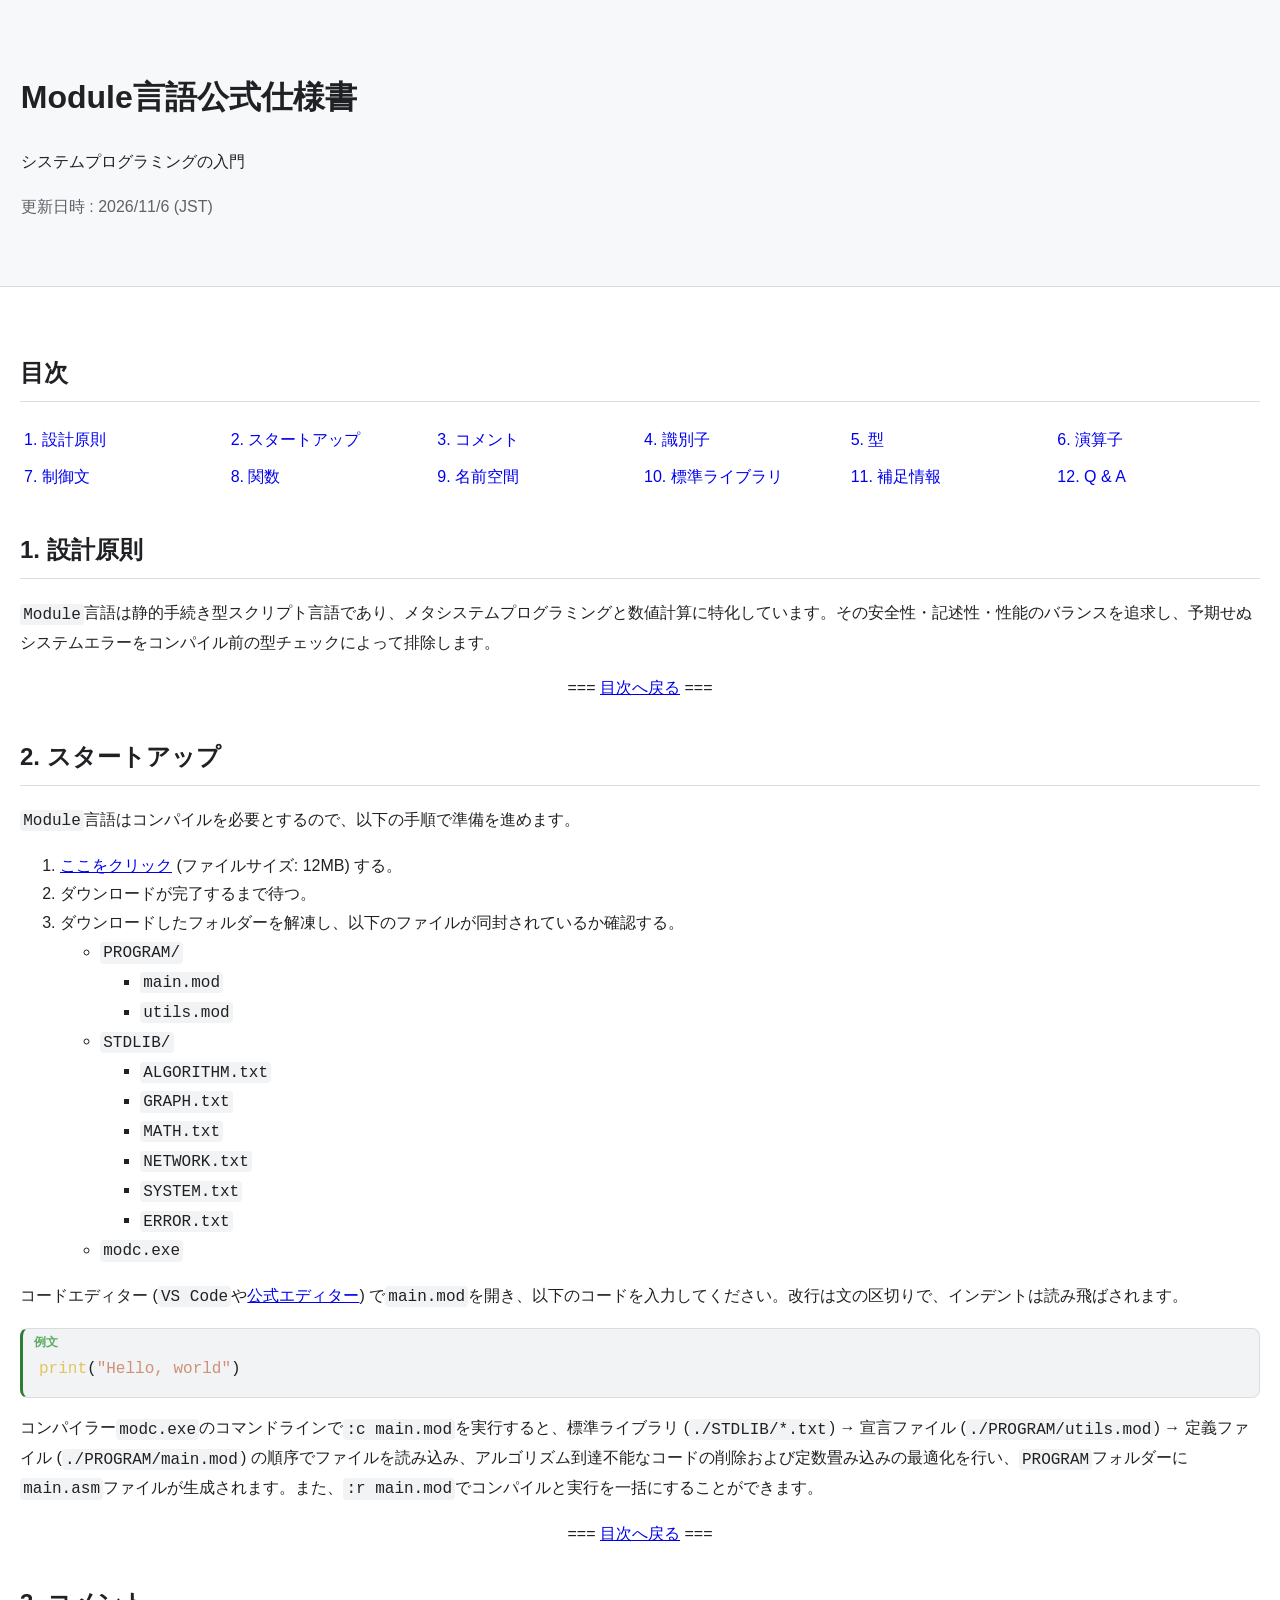
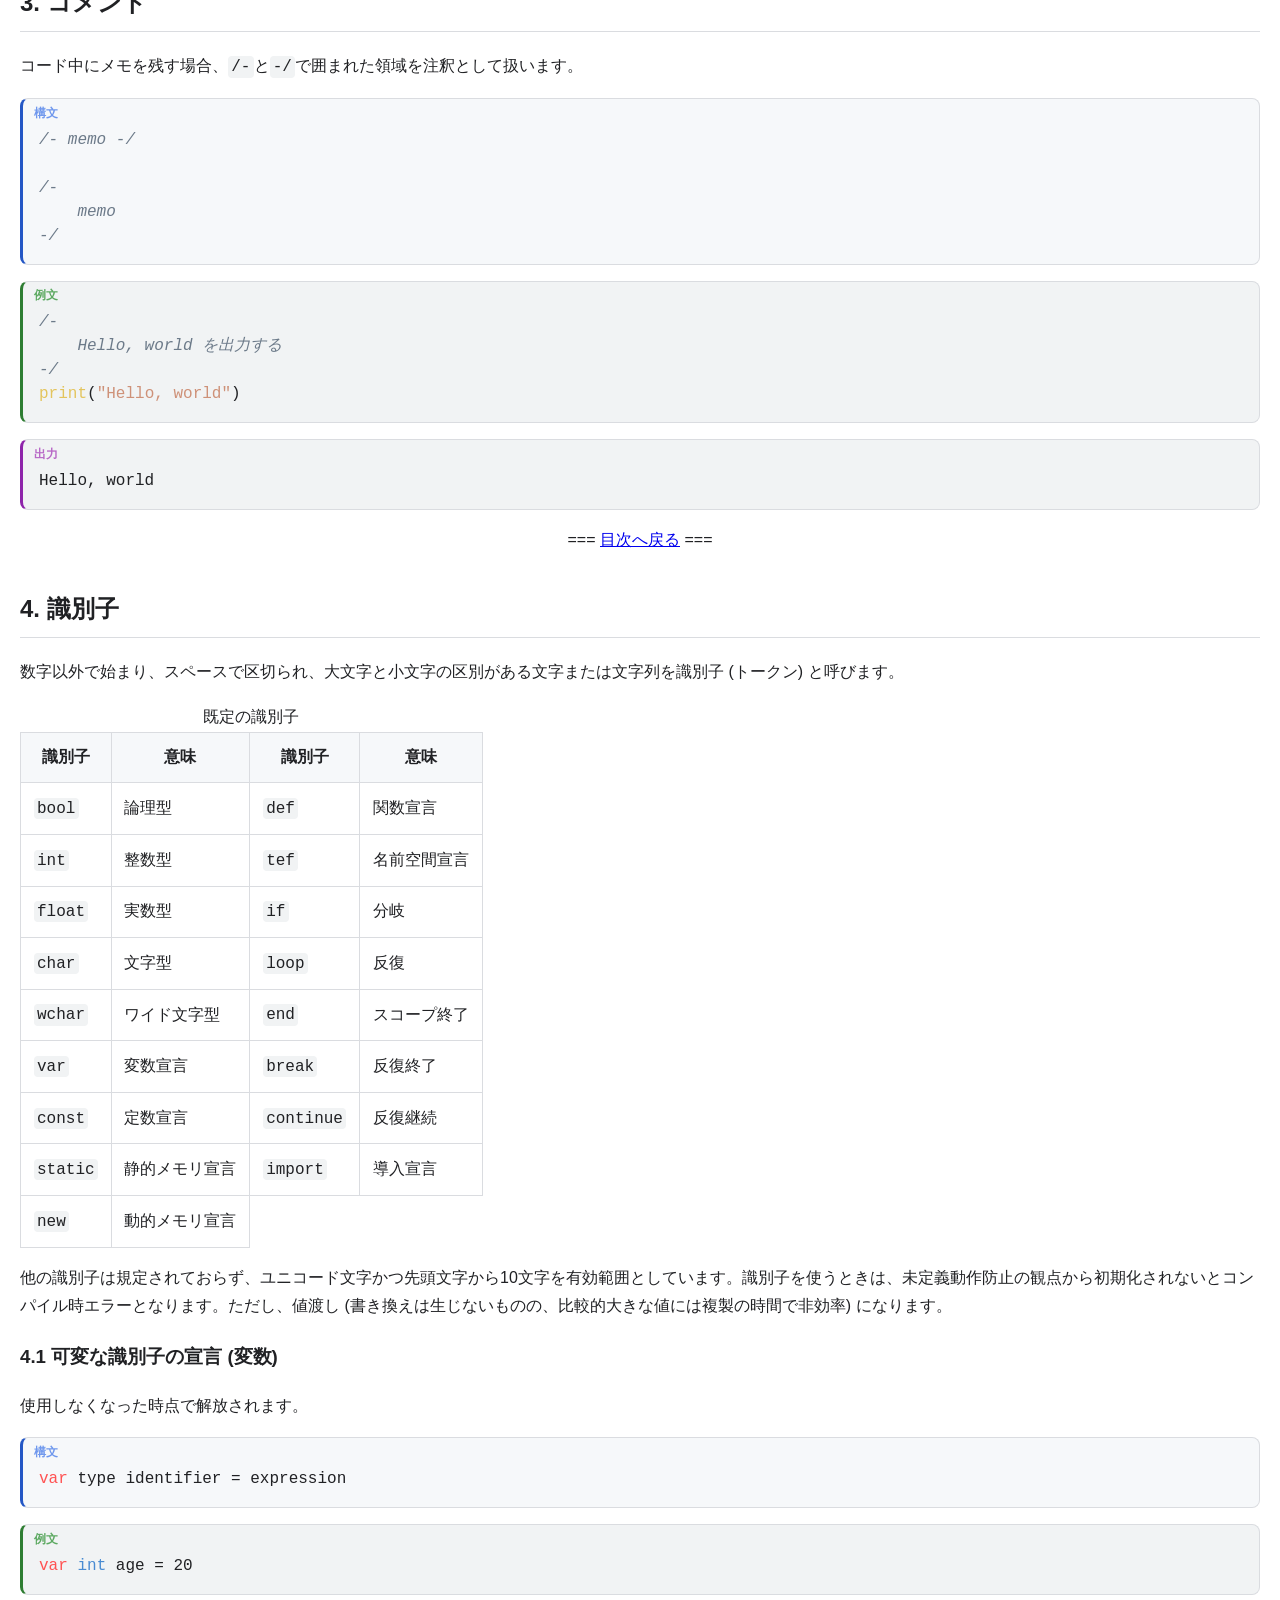
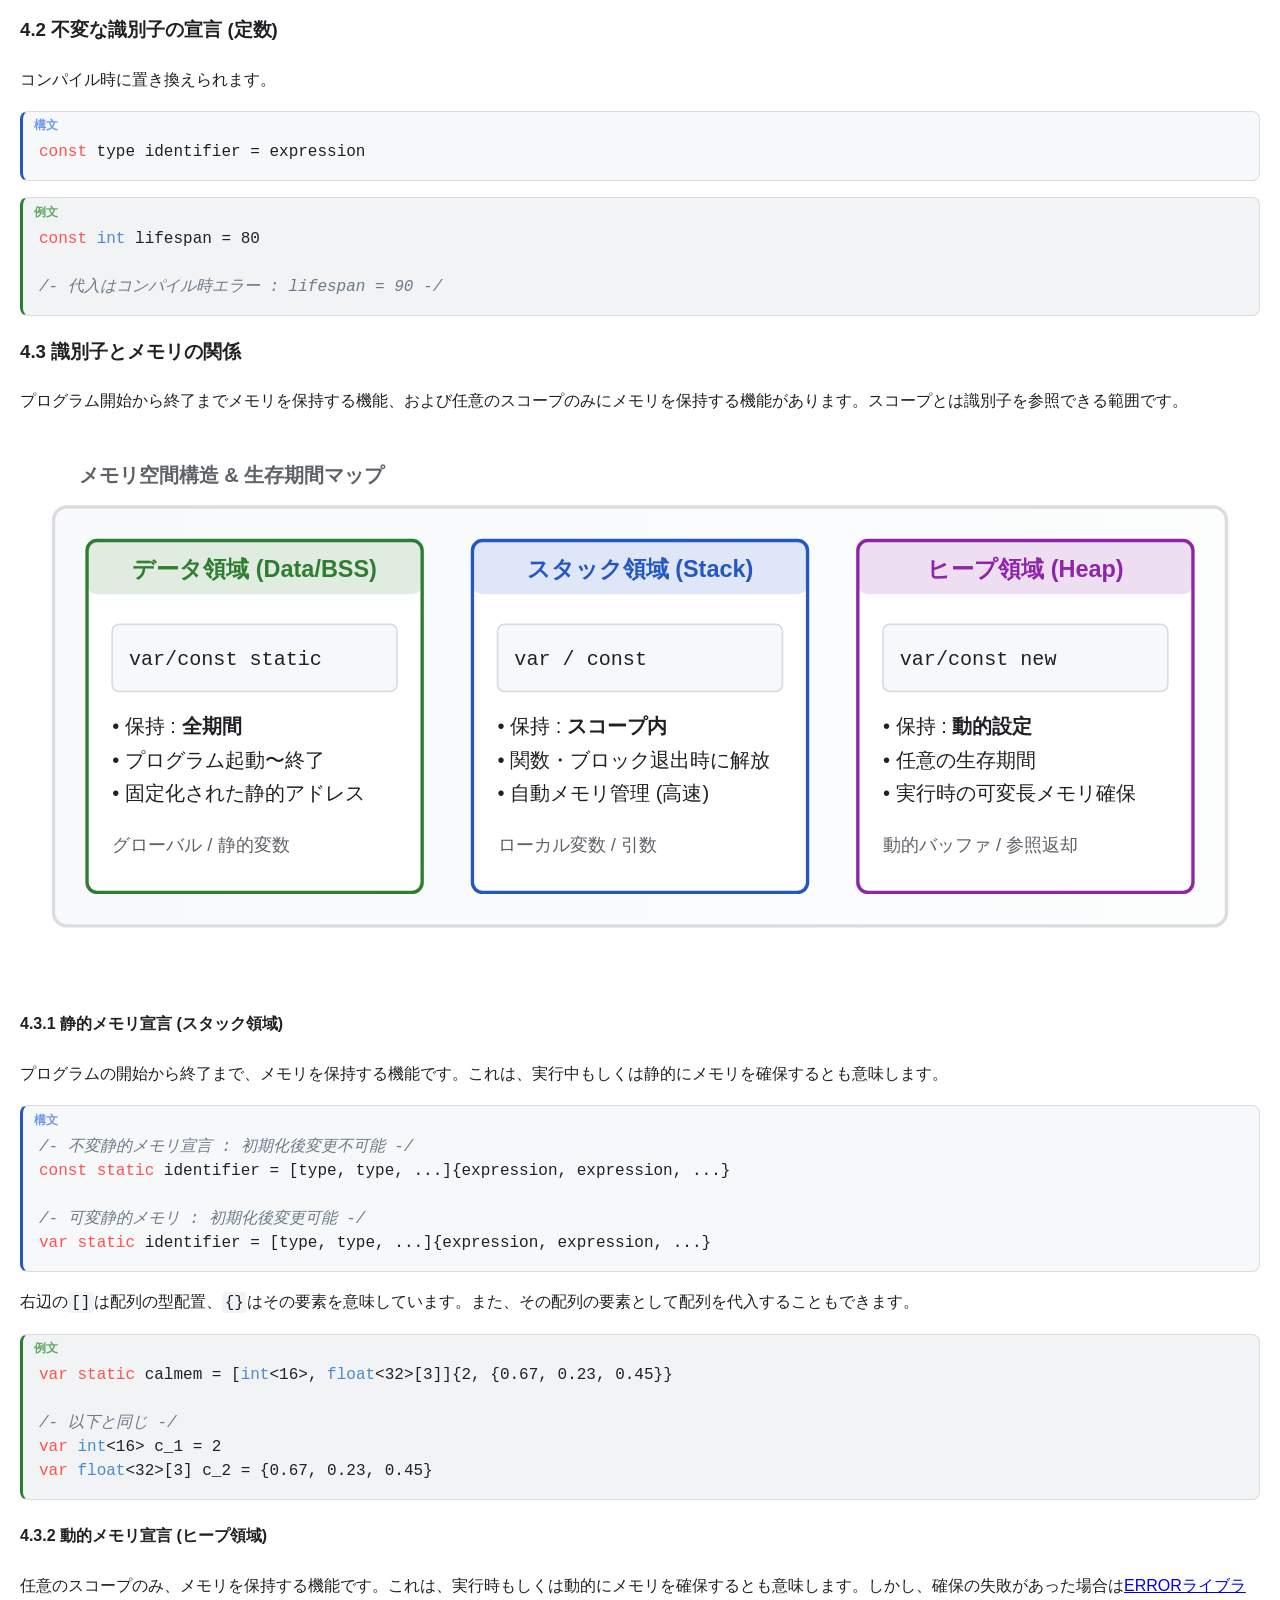
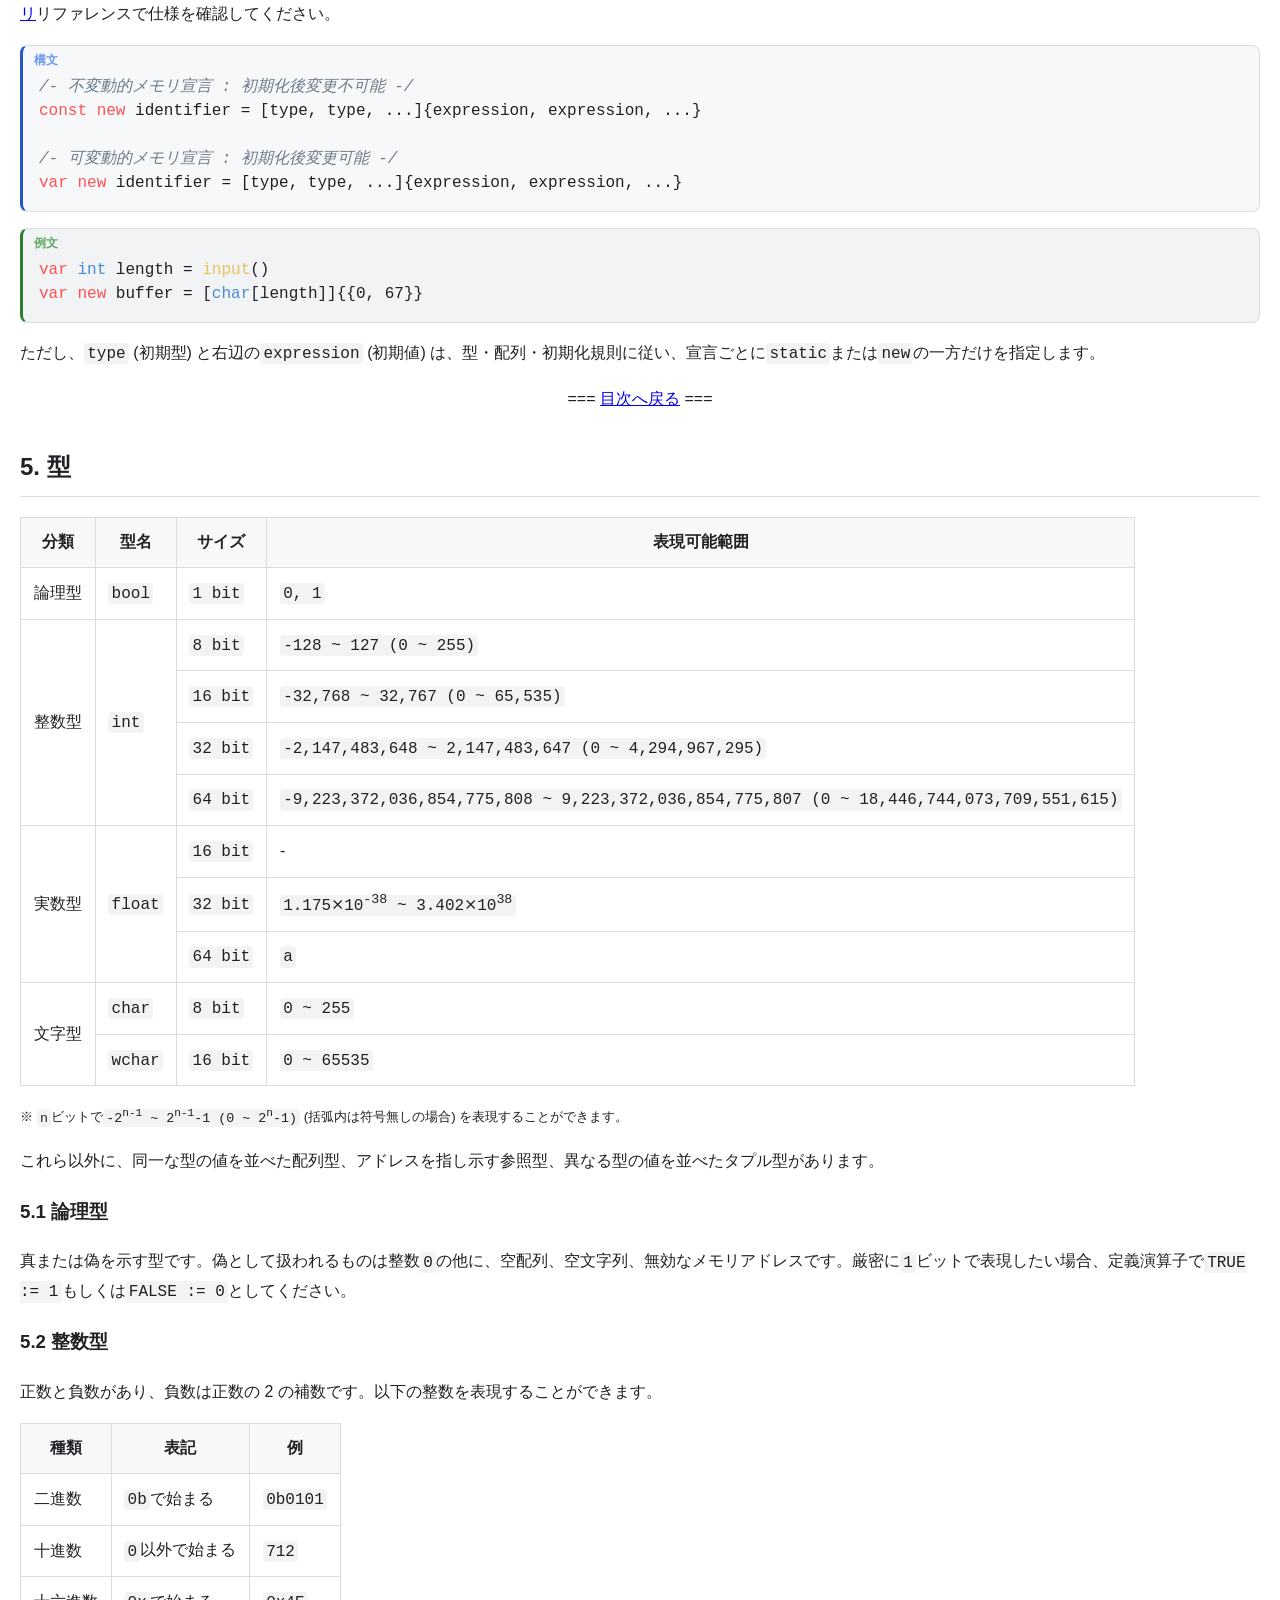
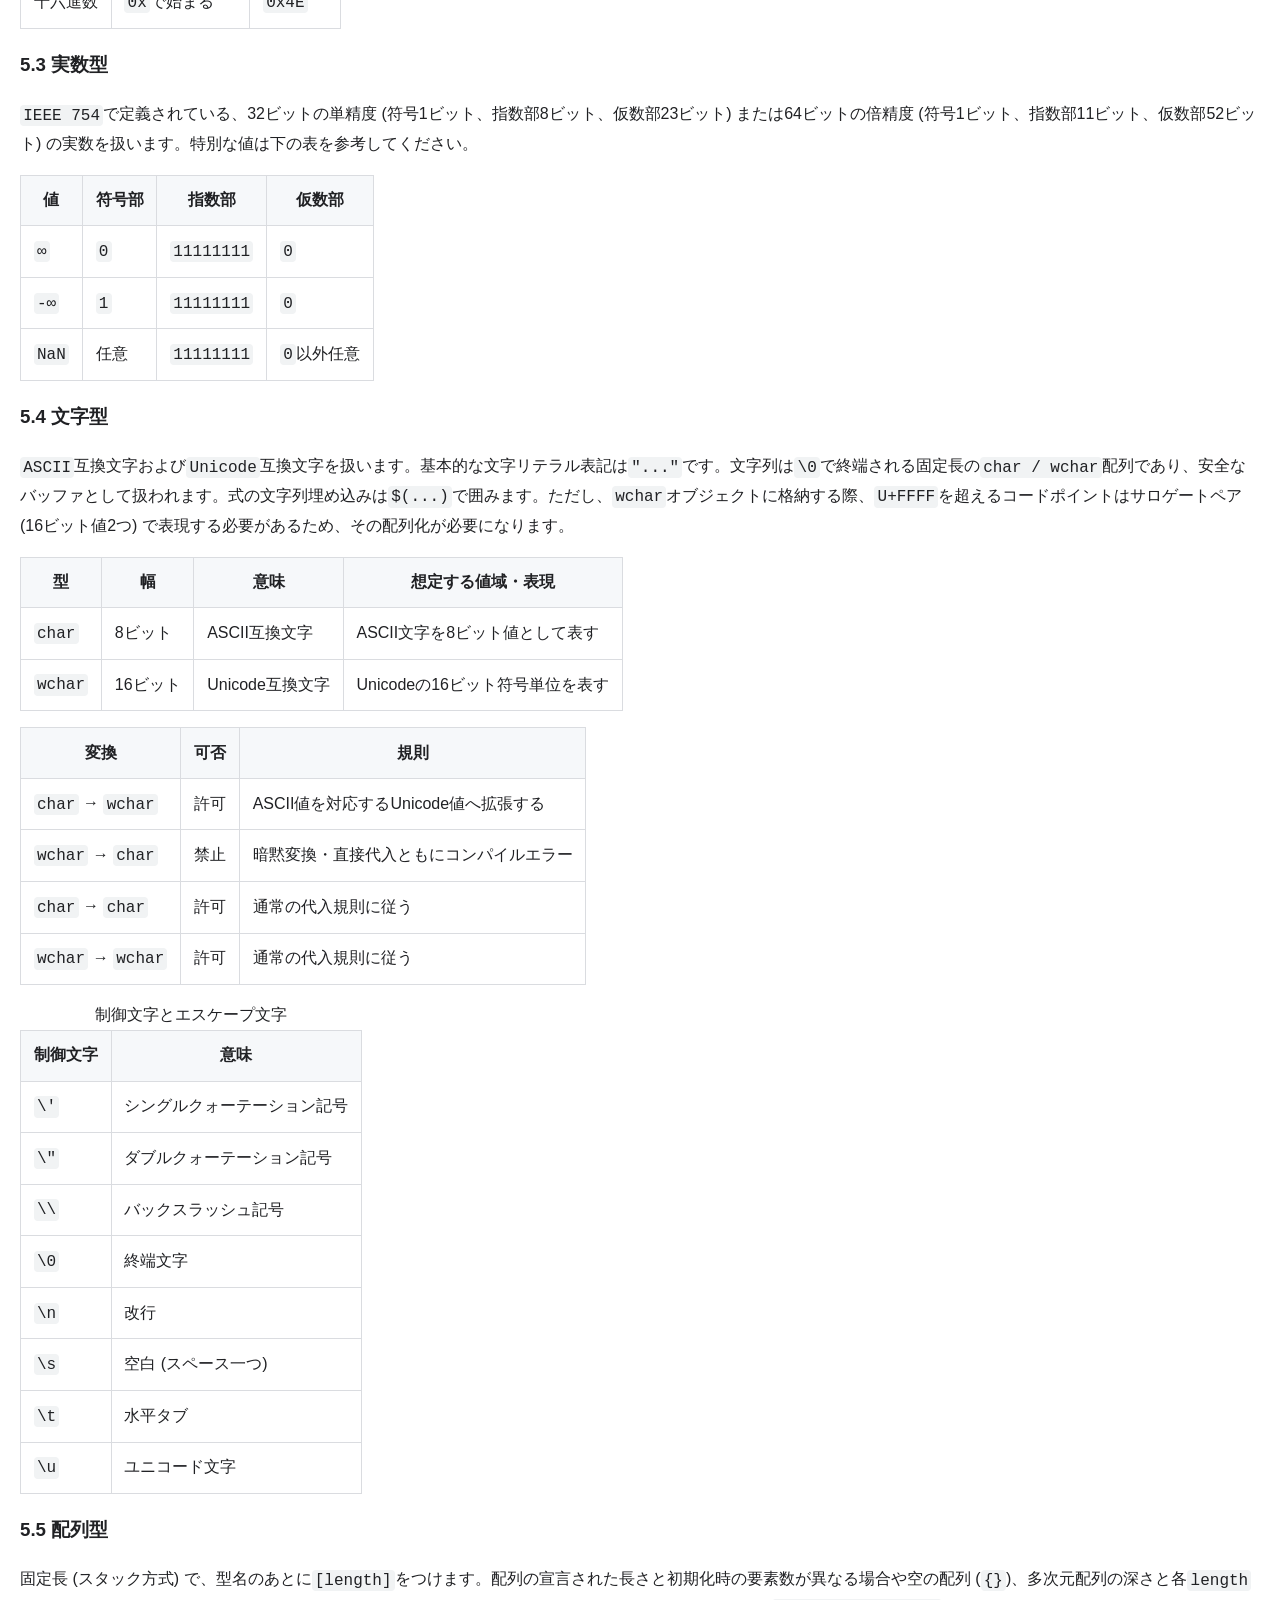
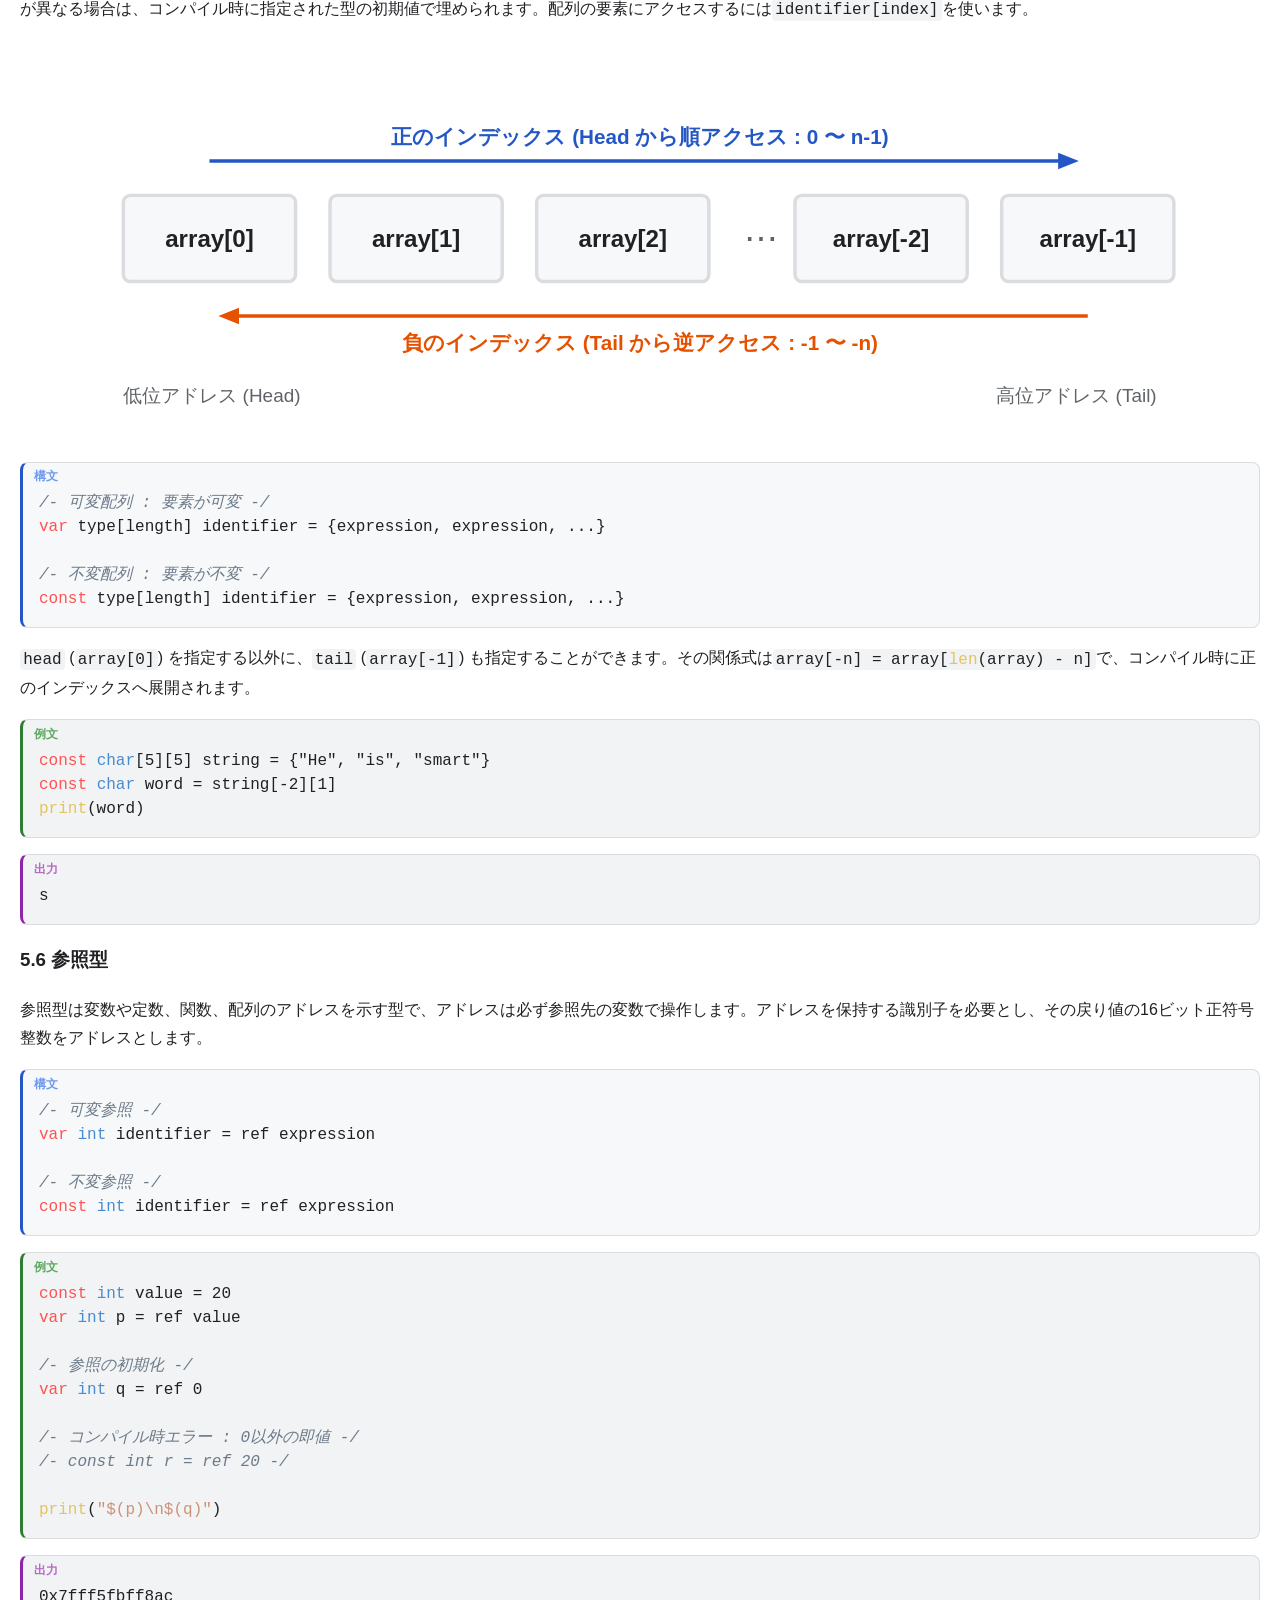
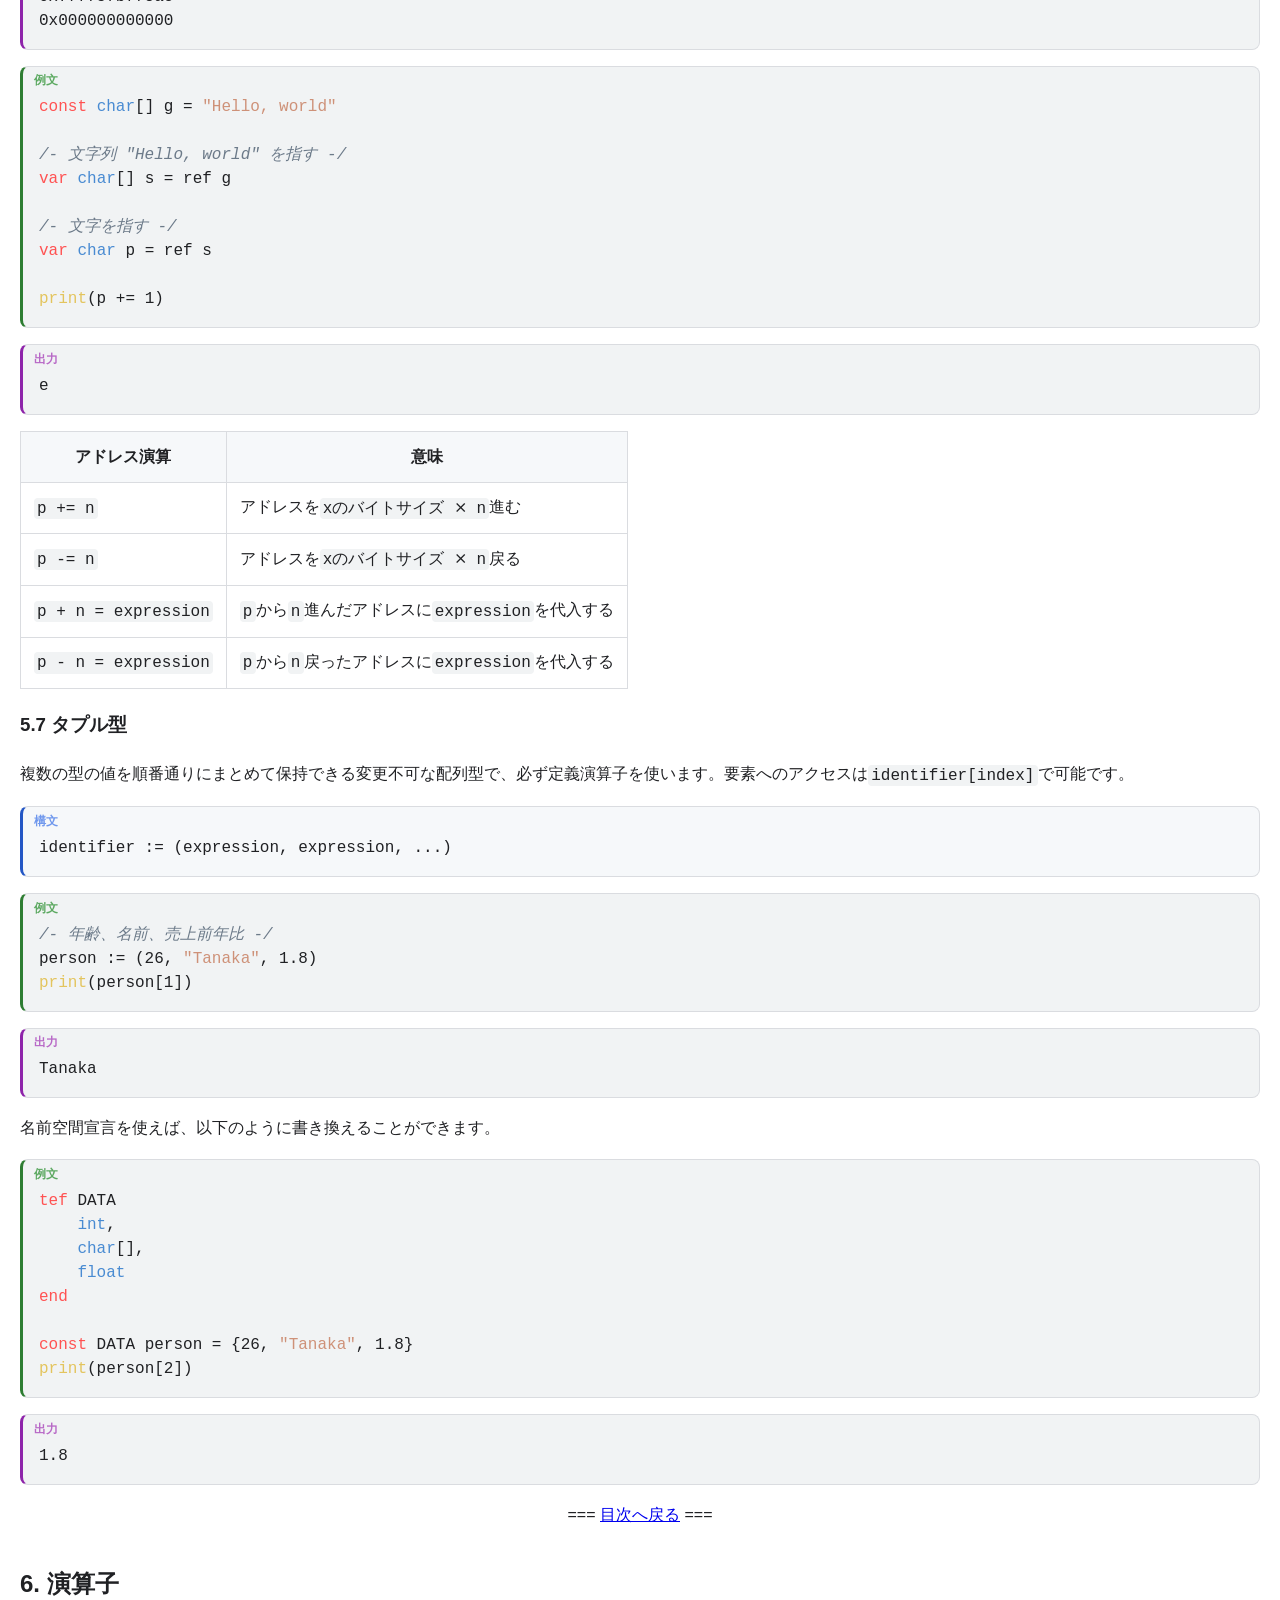
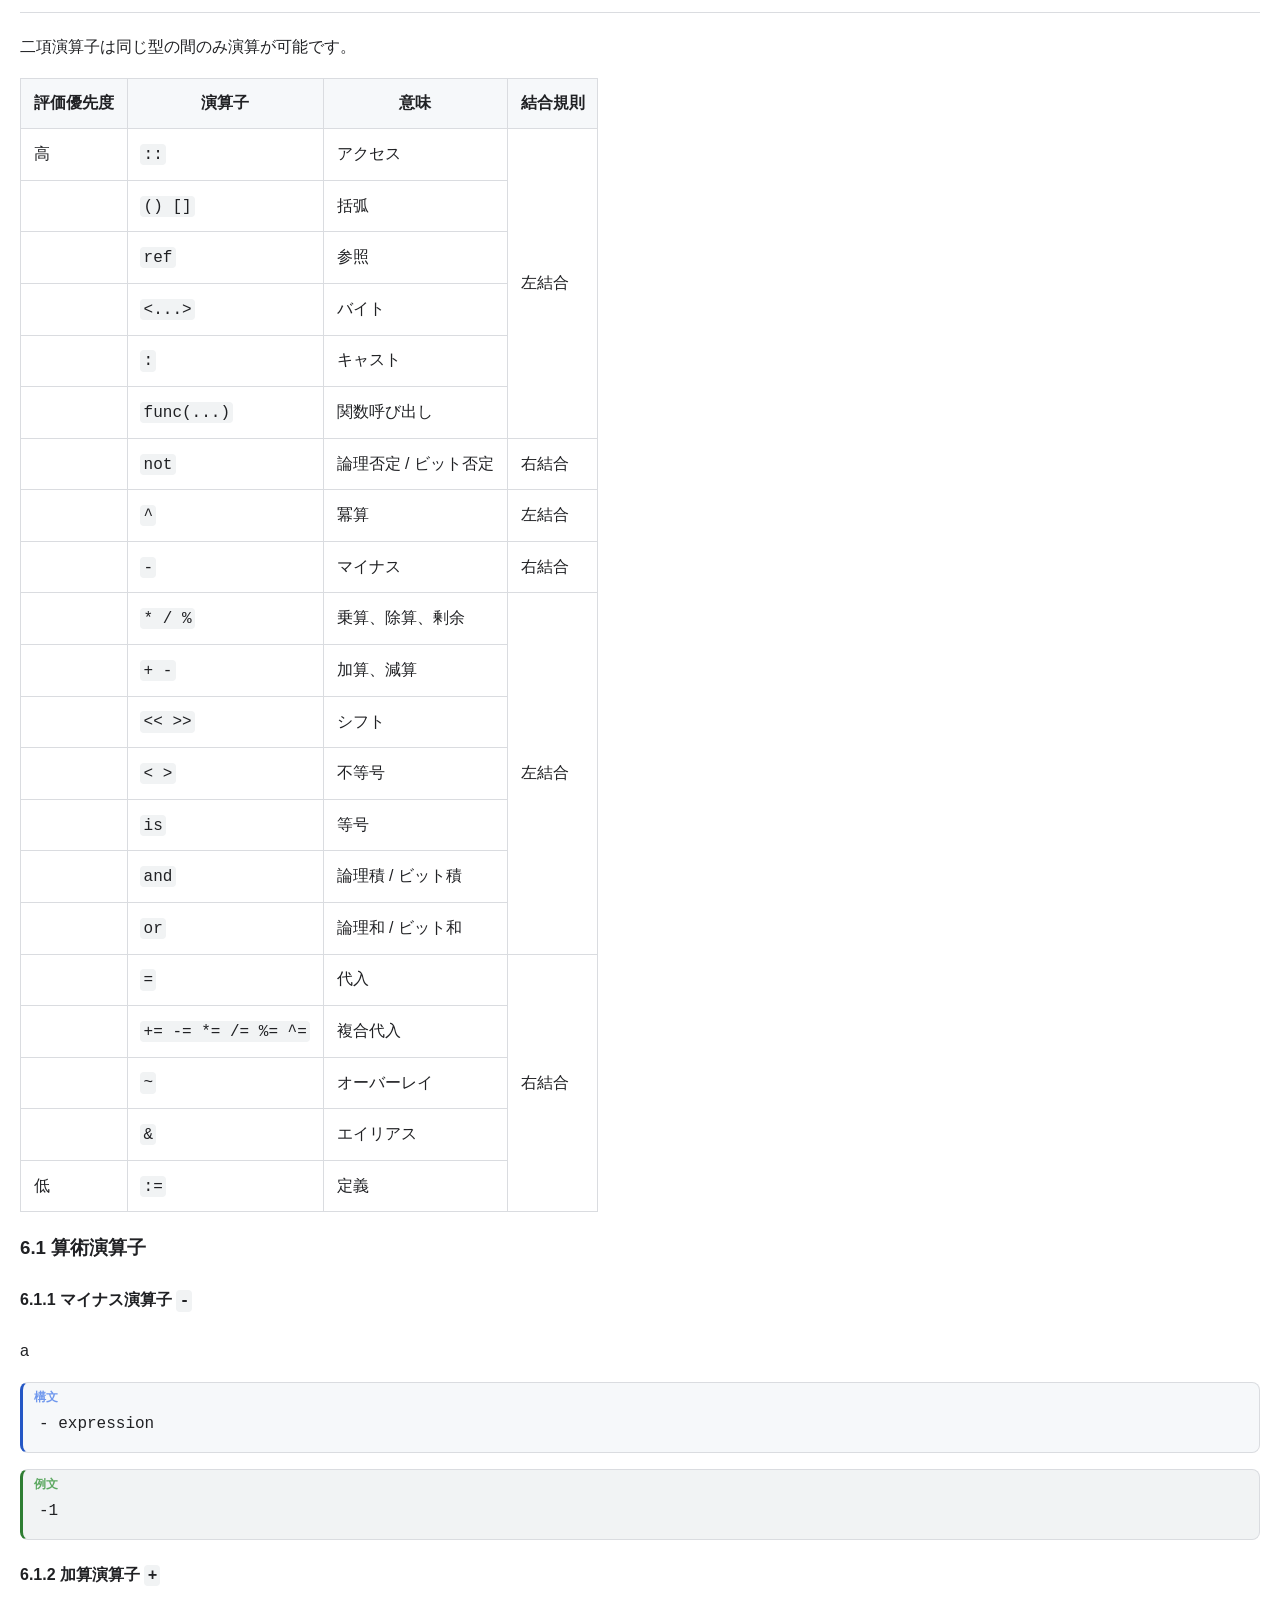
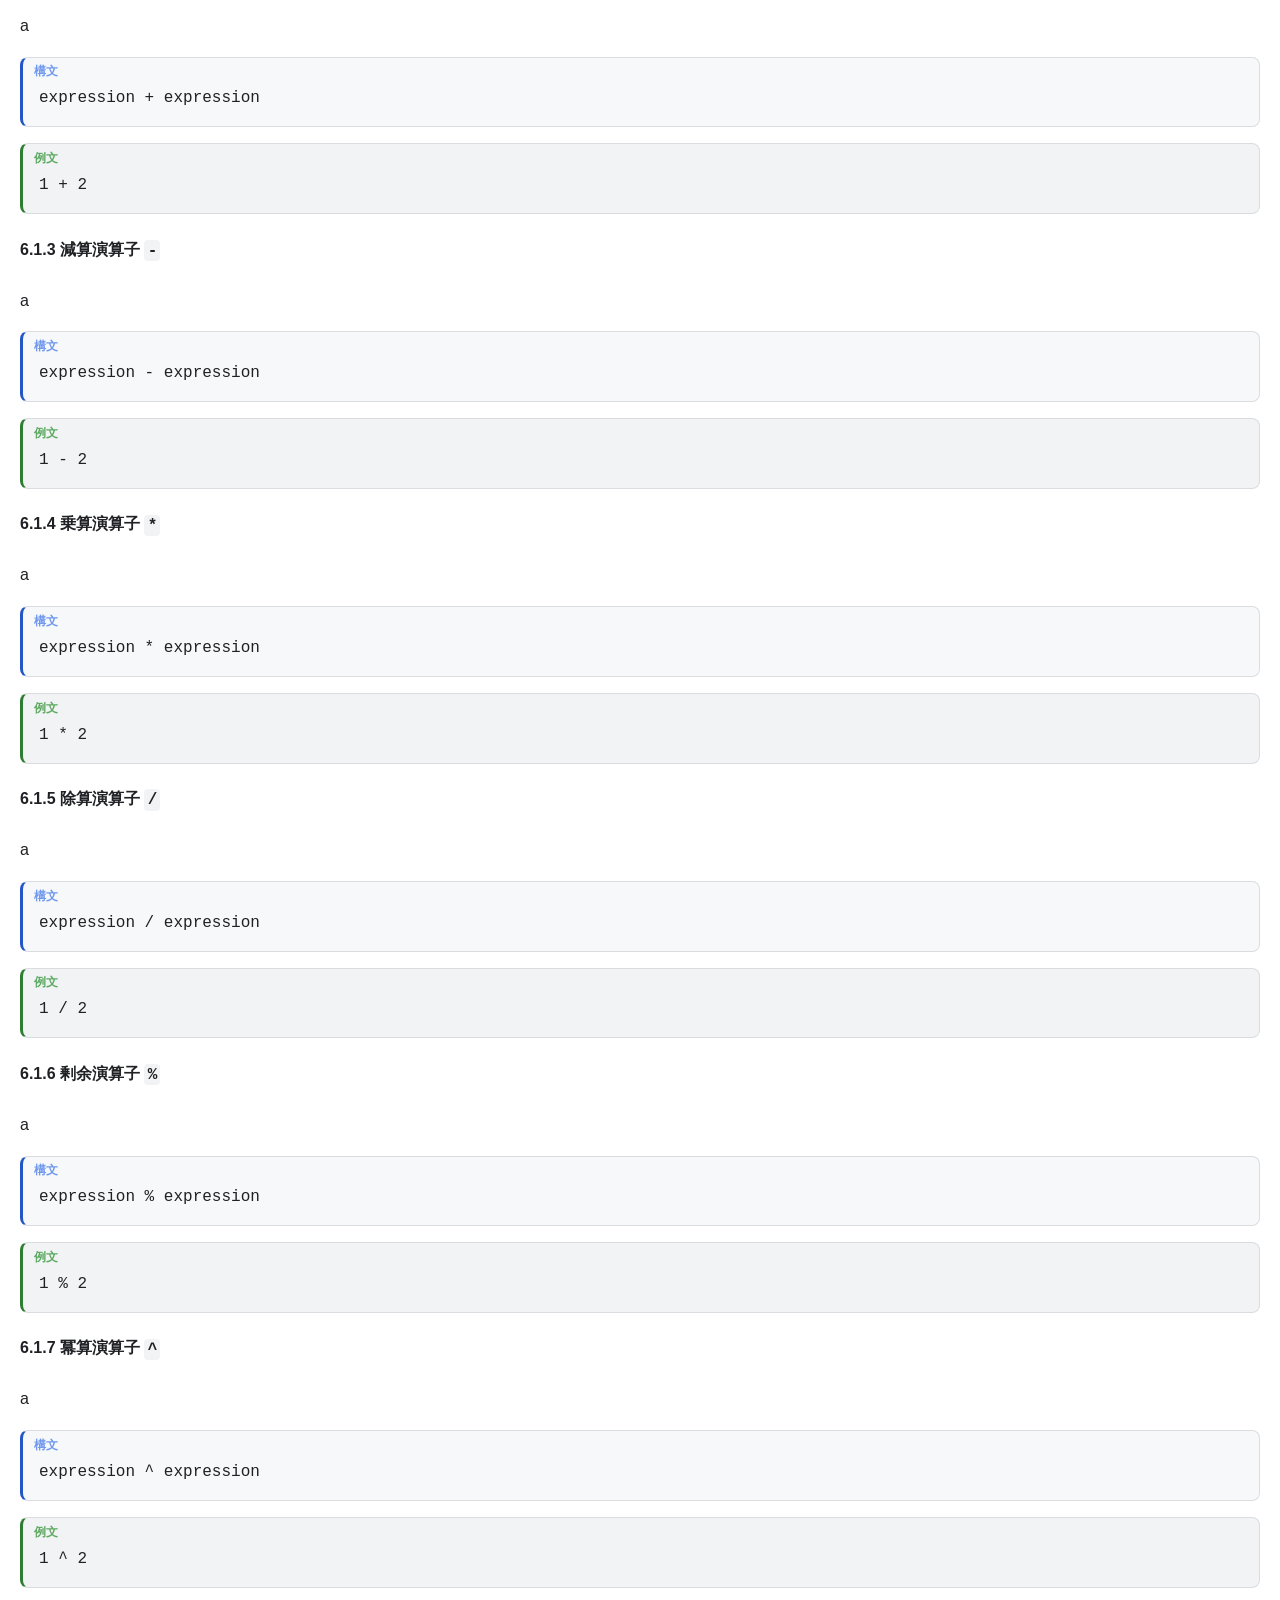
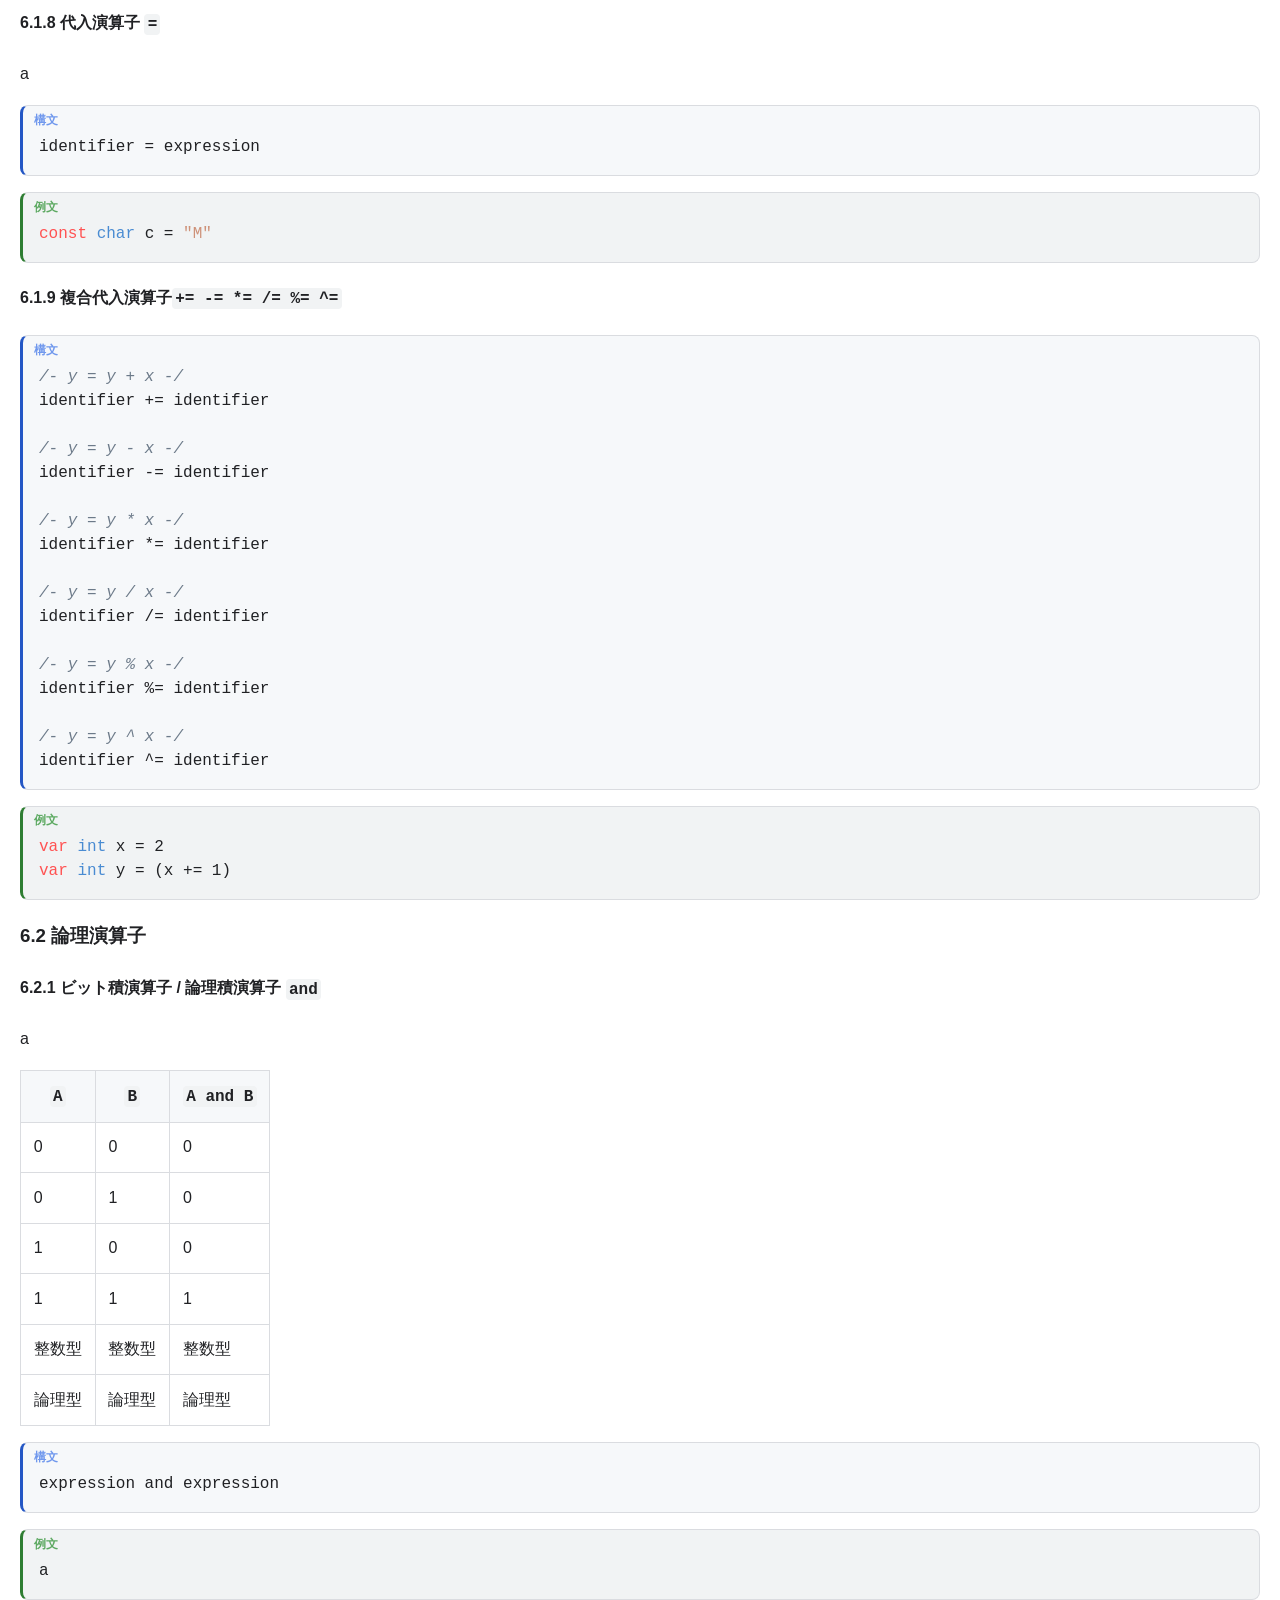
==== commit 838b13f1: "Add files via upload" ====
--- a/index.html
+++ b/index.html
@@ -1,495 +1,738 @@
-<!DOCTYPE html>
-<html lang="ja" style="scroll-behavior: smooth; scroll-padding-top: 70px;">
-<head>
-  <meta charset="UTF-8"><meta name="viewport" content="width=device-width, initial-scale=1.0"><meta name="description" content="Module Programming Language"><meta name="author" content="Hiraku Yamana">
-  <title>Module Document</title>
-  <style>
-    input[type="text"]::placeholder {color: #8b949e;}
-    #menu-trigger {display: flex; flex-direction: column; justify-content: space-around; width: 30px; height: 30px; background: transparent; border: none; cursor: pointer; padding: 4px; z-index: 1002;}
-    #menu-trigger span {width: 100%; height: 2px; background-color: #fff; border-radius: 2px; transition: all 0.3s ease-in-out;}
-    #menu-trigger.open span:nth-child(1){transform: translateY(7.2px) rotate(45deg);}
-    #menu-trigger.open span:nth-child(2){opacity: 0;}
-    #menu-trigger.open span:nth-child(3){transform: translateY(-7.2px) rotate(-45deg);}
-    nav {position: fixed; width: 260px; height: calc(100vh - 60px); top: 60px; background-color: #1e1e1e; color: #ccc; left: -260px; transition: left 0.3s ease-in-out; overflow-y: auto; padding: 1.5rem 0; box-sizing: border-box; z-index: 1000; box-shadow: 2px 0 8px rgba(0, 0, 0, 0.2);}
-    nav.active {left: 0;}
-    nav ul {list-style: none; padding: 0; margin: 0;}
-    nav > ul > li {padding: 0.5rem 1.5rem; font-size: 0.95rem; color: #e6edf3; cursor: pointer; transition: all 0.2s;}
-    nav > ul > li:hover {background-color: #2d2d2d; color: #fff;}
-    nav ul ul {margin-top: 0.25rem; padding-left: 1rem; border-left: 1px solid #333;}
-    nav ul ul li {padding: 0.35rem 0.75rem; font-size: 0.85rem; color: #8b949e; cursor: pointer; transition: color 0.2s;}
-		nav ul ul li a {color: inherit; text-decoration: none; display: block;}
-    nav ul ul li:hover {color: #58a6ff;}
-    h2 {font-size: 1.4rem; color: #1a1a1a; margin-top: 2rem; margin-bottom: 1rem; padding-bottom: 0.25rem; border-bottom: 1px solid #e1e4e8;}
-    p {font-size: 1rem; color: #333; line-height: 1.7; margin-bottom: 1.25rem;}
-    #welcome ul {padding-left: 1.5rem; margin-bottom: 1.5rem;}
-    #welcome ul li {font-size: 1rem; color: #444; margin-bottom: 0.5rem;}
-    ol {padding: 1.2rem 1.2rem 1.2rem 2.5rem; margin-bottom: 1.5rem; background-color: #f8f9fa; border-radius: 8px; border: 1px solid #e1e4e8;}
-    strong {display: inline-block; background: linear-gradient(transparent 70%, #e2f0fd 70%); padding: 0 4px; color: #0366d6;}
-		table {width: 100%; border-collapse: collapse; font-size: 0.95rem; border: 1px solid #e1e4e8; overflow-x: auto; margin: 1.5rem 0; border-radius: 6px;}
-    th {background-color: #f6f8fa; color: #24292e; font-weight: bold; text-align: left; padding: 10px 14px; border-bottom: 2px solid #e1e4e8;}
-    td {color: #444; border-bottom: 1px solid #eee; padding: 10px 14px;}
-    main section {max-width: 850px; margin: 0 auto; padding: 2rem 1rem; box-sizing: border-box;}
-    h1 {border-bottom: 2px solid #e1e4e8; border-left: 4px solid #0366d6; padding-left: 12px; font-weight: bold; color: #1a1a1a; margin-bottom: 1.5rem;}
-    h3 {font-size: 1.15rem; color: #24292e; margin-top: 1.5rem; margin-bottom: 0.5rem;}
-    h4 {font-size: 1rem; color: #444; margin-top: 1rem; margin-bottom: 0.25rem;}
-    .keyword {color: #ff5252;} /* #ce5dbd */
-    .function {color: #e3c45d;} /* #c5b36b */
-    .string {color: #ce9178;} /* #ce9178 */
-    .comment {color: #6c7a89; font-style: italic;} /* #75715e */
-    .type {color: #4ec9b0;} /* #377dc8 */
-    .modify {color: #377dc8;} /* #4987ca */
-    .example-label {color: inherit; margin-top: 0; margin: 0.5rem; font-size: 0.8rem; font-weight: bold;}
-    .syntax {background: #f6f8fa; border-left: 4px solid #0366d6; padding: 10px; margin: 10px; border-radius: 5px;}
-    .syntax-label {color: #0366d6; margin-top: 0; margin: 0.5rem; font-size: 0.85rem; font-weight: bold;}
-    .syntax code {color: #000; font-family: 'SFMono-Regular', Consolas, 'Liberation Mono', Menlo, monospace; white-space: pre-wrap; display: block; padding-left: 10px; padding-top: 5px;}
-    .example {background: #000; border-left: 4px solid #28a745; color: #c9d1d9; padding: 10px; margin: 10px; border-radius: 6px;}
-    .example code {color: #f6f8fa; font-family: 'SFMono-Regular', Consolas, 'Liberation Mono', Menlo, monospace; white-space: pre-wrap; display: block; padding-left: 10px; padding-top: 5px;}
-  </style>
-</head>
-<body style="font-family: -apple-system, BlinkMacSystemFont, 'Segoe UI', Roboto, Helvetica, Arial, sans-serif; margin: 0; color: #24292e; background-color: #fff; line-height: 1.6;">
-  <header style="display: flex; justify-content: space-between; padding: 0 20px; height: 60px; background-color: #1e1e1e; position: sticky; top: 0; z-index: 1001;">
-    <div style="display: flex; align-items: center; gap: 15px;">
-      <button id="menu-trigger" aria-label="メニューを開く"><span></span><span></span><span></span></button>
-      <input type="text" spellcheck="false" placeholder="検索する" style="background-color: #2d2d2d; border: 1px solid #444; color: #fff; padding: 6px 12px; border-radius: 4px; font-size: 0.85rem; outline: none;">
-    </div>
-    <nav>
-      <ul>
-        <li><a href="#welcome" style="color: #8b949e; text-decoration: none;">ようこそ</a><ul><li><a href="#about" style="color: #8b949e; text-decoration: none;">Moduleとは</a></li><li><a href="#basis" style="color: #8b949e; text-decoration: none;">コードの基本構成</a></li></ul></li>
-        <li><a href="#begin" style="color: #8b949e; text-decoration: none;">はじめに</a>
-          <ul>
-            <li><a href="#types" style="color: #8b949e; text-decoration: none;">型</a><ul><li><a href="#fund">基本型 (Fundamental Type)</a></li><li><a href="#struct">構造型 (Structure Type)</a></li><li><a href="#refer">参照型 (Reference Type)</a></li><li><a href="#custom">特殊型 (Custom Type)</a></li></ul></li>
-            <li><a href="#operator" style="color: #8b949e; text-decoration: none;">演算子</a><ul><li>単項演算子<ul><li><a href="#otm">オーバーフロー解決演算子</a></li><li><a href="#cast">キャスト演算子</a></li><li><a href="#of">指定演算子系</a></li><li><a href="#not">否定演算子</a></li><li><a href="#over">オーバーレイ演算子</a></li><li><a href="#del">解放演算子</a></li></ul></li><li>二項演算子<ul><li><a href="#math">乗算演算子</a></li><li><a href="#math">除算演算子</a></li><li><a href="#math">剰余演算子</a></li><li><a href="#math">加算演算子</a></li><li><a href="#math">減算演算子</a></li><li><a href="#shift">シフト演算子</a></li><li><a href="#ineq">不等号演算子</a></li><li><a href="#eq">等号演算子</a></li><li><a href="#logic">論理積 / ビット積</a></li><li><a href="#logic">論理和 / ビット和</a></li><li><a href="#infer">推論演算子</a></li><li><a href="#assign">代入演算子</a></li><li><a href="#limit">限定演算子</a></li></ul></li><li>複合演算子<ul><li><a href="#">加算代入演算子</a></li><li><a href="#">減算代入演算子</a></li><li><a href="#">乗算代入演算子</a></li><li><a href="#">除算代入演算子</a></li><li><a href="#">剰余代入演算子</a></li></ul></li></ul></li>
-            <li><a href="#control" style="color: #8b949e; text-decoration: none;">制御文</a></li>
-            <li><a href="#func" style="color: #8b949e; text-decoration: none;">関数</a></li>
-            <li><a href="#namespace" style="color: #8b949e; text-decoration: none;">名前空間</a></li>
-            <li><a href="#stdlib" style="color: #8b949e; text-decoration: none;">標準ライブラリ</a></li>
-            <li><a href="#appendix" style="color: #8b949e; text-decoration: none;">付録</a><ul><li>EBNF</li><li>MIR</li></ul></li>
-          </ul>
-        </li>
-      </ul>
-    </nav>
-  </header>
-  <main>
-    <section style="display: flex; flex-direction: column; align-items: center; justify-content: center; text-align: center; padding: 4rem 1rem; border-bottom: 1px solid #e1e4d8;">
-      <span style="font-family: 'SFMono-Regular', Consolas, monospace; font-size: 3rem; font-weight: bold; color: #1a1a1a; letter-spacing: 1px; margin-bottom: 1.5rem;">Module Language</span>
-      <span style="cursor: pointer; display: inline-flex; align-items: center; background-color: #212529; color: #fff; padding: 12px 32px; border-radius: 6px; text-decoration: none; font-size: 1rem; font-weight: bold; box-shadow: 0 4px 12px rgba(0, 0, 0, 0.15);" id="open-box" onclick="window.open('./code.html')">エディタを開く</span>
-      <p style="margin-top: 1rem; font-size: 0.85rem; color: #586069;">使用前に <a href="./agreement.html" style="color: #0366d6; border-bottom: 1px dashed #0366d6; text-decoration: none;">ライセンスおよび規約</a> に同意する必要があります。</p>
-    </section>
-    <section id="welcome">
-      <h1>ようこそ</h1>
-      <h2 id="about">Moduleとは</h2>
-      <div style="background-color: #fffbe6; border-left: 4px solid #ffe58f; padding: 12px 16px; margin: 1rem 0; border-radius: 4px; font-size: 0.9rem;">グローバル空間での直接実行はできません。</div>
-      <p><strong>安全性</strong>・<strong>記述性</strong>・<strong>性能</strong>のバランスを追求したプログラミング言語です。その特徴から<strong>思考型プログラミング</strong>(Thought-Oriented Programming) と呼ばれます。Visual Studio Code (通称<q>VS Code</q>) などの環境構築を必須とせず、<ul><li>公式エディタ</li><li>コンパイラ</li></ul>の二つのみで編集ができます。コンパイラは <a href="#" onclick="if (confirm('ダウンロードしますか？')){window.open('./compiler.zip');} return false;">ここから</a> 入手してください。</p>
-      <table><thead><tr><th>従来の課題</th><th>Moduleの考え方</th></tr></thead><tbody><tr><td>メモリ安全</td><td>コンパイラが安全性を補助する</td></tr><tr><td>記述量</td><td>必要最低限の構文で書ける</td></tr><tr><td>学習コスト</td><td>初学者でも理解しやすい設計</td></tr></tbody></table>
-      <h2 id="basis">コードの基本構成</h2>
-      <p>基本的に<ol><li><code>var</code> / <code>const</code> / <code>def</code> 修飾子で宣言</li><li><code>main</code> ブロック内で実行したい処理を記述</li><li>その間に定義を書く</li></ol></p>
-      <p>という流れです。コードを上部から読んだとき<br><strong>宣言 → 定義 → 実行</strong><br>となります。コンパイラは<strong>宣言</strong>を優先的に定義し、その次にユーザーの定義を最適化します。</p>
-      <h2>エラーの扱い</h2>
-      <p><ul><li>型エラー：異なる型である場合</li><li>ランタイムエラー：実行時に予期しないプログラムが読み込まれた場合</li><li>構文エラー：構文に合致しない場合</li><li>未定義エラー：未定義の場合</li></ul></p>
-      <table><thead><tr><th>危険度レベル</th><th>条件</th></tr></thead><tbody><tr><td>1</td><td>軽微 (警告 -> 実行可能)</td></tr><tr><td>2</td><td>悪用可能性あり (権限昇格で実行可能)</td></tr><tr><td>3</td><td>極めて危険 (実行拒絶)</td></tr></tbody></table>
-      <div class="example">
-        <span class="example-label"><q>Hello, world!</q>を出力する</span>
-        <code><span class="comment">// 宣言</span>
-<span class="keyword">def</span> print(<span class="type">str</span>) -&gt; <span class="type">str</span>
-
-<span class="comment">// 定義 (outputは出力の標準関数)</span>
-print : x -&gt; _ {<span class="function">output</span>(x)}
-
-<span class="comment">// 実行</span>
-<span class="function">main</span> : {
-  <span class="modify">const</span> message : <span class="type">str</span> = <span class="string">"Hello, world!"</span>
-  print(message)
-}
-</code>
-      </div>
-			<p>例外処理はありません。エントリーポイントとなる <code>main</code> 関数は通常 <code>0</code> を返しますが、例外があれば <code>-1</code> を返します。<q>No exception with ease to write.</q></p>
-    </section>
-    <section id="begin">
-      <h1>はじめに</h1>
-      <p>このパートでは、コードを書く際の基本となる情報を整理します。</p>
-      <h2>コメント</h2>
-      <p>コード中にメモを残す場合、定義されていない文字が含まれているとコンパイル時警告になります。安全にコメントを書く方法は以下の3通りです。</p>
-      <div class="syntax">
-        <span class="syntax-label">構文</span>
-        <code><span class="comment">// 単行コメント</span>
+<!DOCTYPE html><html lang="ja">
+<head><meta charset="UTF-8"><meta name="viewport" content="width=device-width, initial-scale=1.0"><title>Module言語仕様書</title><link rel="stylesheet" href="./mod.css"></head>
+<body>
+<header><h1>Module言語公式仕様書</h1><p>システムプログラミングの入門</p><p class="muted">更新日時 : 2026/11/6 (JST)</p></header>
+<main>
+<h2>目次</h2>
+<nav aria-label="navi" id="menu"><a href="#crit">1. 設計原則</a><a href="#startup">2. スタートアップ</a><a href="#comment">3. コメント</a><a href="#identifier">4. 識別子</a><a href="#type">5. 型</a><a href="#operator">6. 演算子</a><a href="#control">7. 制御文</a><a href="#function">8. 関数</a><a href="#namespace">9. 名前空間</a><a href="#stdlib">10. 標準ライブラリ</a><a href="#appendix">11. 補足情報</a><a href="#qa">12. Q & A</a></nav>
+<section id="crit">
+<h2>1. 設計原則</h2>
+<p><code>Module</code>言語は静的手続き型スクリプト言語であり、メタシステムプログラミングと数値計算に特化しています。その安全性・記述性・性能のバランスを追求し、予期せぬシステムエラーをコンパイル前の型チェックによって排除します。</p>
+<p style="text-align:center;">=== <a href="#menu">目次へ戻る</a> ===</p>
+</section>
+<section id="startup">
+<h2>2. スタートアップ</h2>
+<p><code>Module</code>言語はコンパイルを必要とするので、以下の手順で準備を進めます。</p>
+<ol>
+<li><a href="./startup.zip" target="_blank">ここをクリック</a> (ファイルサイズ: 12MB) する。</li>
+<li>ダウンロードが完了するまで待つ。</li>
+<li>ダウンロードしたフォルダーを解凍し、以下のファイルが同封されているか確認する。
+<ul><li><code>PROGRAM/</code><ul><li><code>main.mod</code></li><li><code>utils.mod</code></li></ul></li><li><code>STDLIB/</code><ul><li><code>ALGORITHM.txt</code></li><li><code>GRAPH.txt</code></li><li><code>MATH.txt</code></li><li><code>NETWORK.txt</code></li><li><code>SYSTEM.txt</code></li><li><code>ERROR.txt</code></li></ul></li><li><code>modc.exe</code></li></ul>
+</li>
+</ol>
+<p>コードエディター (<code>VS Code</code>や<a href="./code.html" target="_blank">公式エディター</a>) で<code>main.mod</code>を開き、以下のコードを入力してください。改行は文の区切りで、インデントは読み飛ばされます。</p>
+<pre class="example"><span class="function">print</span>(<span class="string">"Hello, world"</span>)</pre>
+<p>コンパイラー<code>modc.exe</code>のコマンドラインで<code>:c main.mod</code>を実行すると、標準ライブラリ (<code>./STDLIB/*.txt</code>) &RightArrow; 宣言ファイル (<code>./PROGRAM/utils.mod</code>) &RightArrow; 定義ファイル (<code>./PROGRAM/main.mod</code>) の順序でファイルを読み込み、アルゴリズム到達不能なコードの削除および定数畳み込みの最適化を行い、<code>PROGRAM</code>フォルダーに<code>main.asm</code>ファイルが生成されます。また、<code>:r main.mod</code>でコンパイルと実行を一括にすることができます。</p>
+<p style="text-align:center;">=== <a href="#menu">目次へ戻る</a> ===</p>
+</section>
+<section id="comment">
+<h2>3. コメント</h2>
+<p>コード中にメモを残す場合、<code>/-</code>と<code>-/</code>で囲まれた領域を注釈として扱います。</p>
+<pre class="syntax"><span class="comment">/- memo -/</span>
 
 <span class="comment">/-
-  複行コメント
+    memo
+-/</span></pre>
+<pre class="example"><span class="comment">/-
+    Hello, world を出力する
 -/</span>
-
-<span class="comment">/&lt;
-  ドキュメントコメント
-&gt;/</span>
-</code>
-      </div>
-      <h2>識別子と予約語</h2>
-      <h3>識別子</h3>
-      <p>識別子とは、予約語以外の以下の規則を満たす語句のことです。<ul><li>ユニコード文字である</li><li>数字で始めてはいけない</li><li>大文字と小文字は区別される</li></ul></p>
-      <h3>予約語</h3>
-      <p>予約語は、既に定義されている語句 (全20個) のことです。</p>
-      <table><tbody><tr><td>void</td><td>bool</td><td>int</td><td>float</td><td>str</td></tr><tr><td>var</td><td>const</td><td>def</td><td>tef</td><td>if</td></tr><tr><td>true</td><td>false</td><td>for</td><td>break</td><td>continue</td></tr><tr><td>jump</td><td>import</td><td>new</td><td>where</td><td></td></tr></tbody></table>
-      <h2>式と文</h2>
-      <p>式は命令を含まないもの、文は命令を含むものと定義します。文は改行区切りであり、他言語にみられる行末セミコロンは必要ありません。また、インデントはコンパイル時に読み飛ばされるので、プログラマーは自由にタブをいくつか置くことができます。変数とはアドレスに付与した識別子、定数とは変数を変更不可にした識別子のことです。ただし、それらは必ず初期化しなければなりません。</p>
-      <p style="font-size: 0.85rem; color: #586069; margin-top: -0.5rem; margin-bottom: 1rem;">※ 未定義動作の防止の為、未初期化の変数/定数はコンパイル時エラーとなります</p>
-      <div class="syntax"><span class="syntax-label">変数の宣言</span><code><span class="modify">var</span> name : type = value</code></div>
-      <div class="syntax"><span class="syntax-label">定数の宣言</span><code><span class="modify">const</span> name : type = value</code></div>
-      <div class="example">
-        <span class="example-label">値20を、(符号付き)整数型で宣言します。</span>
-        <code><span class="modify">var</span> age : <span class="type">int</span> = 20
-<span class="modify">const</span> lifespan : <span class="type">int</span> = 80</code>
-      </div>
-      <h2 id="types">型</h2>
-      <p>型とは、<q>起点のアドレスから何バイトの領域を使うか</q>と<q>そのビット列をどう解釈するか</q>を表したものです。基本型、構造型、直接メモリを指し示す参照型、プログラマが定義する特殊型に分割されます。</p>
-      <h3 id="fund">基本型 (Fundamental Type)</h3>
-      <p>基本型は空型、論理型、整数型、浮動小数点数型、文字列型に分けられ、これらをいくつか組み合わせて新たな型を生成することができます。</p>
-      <h4>空型</h4>
-      <p>値を返さない関数や、明示的に何も存在しないことを示す型です。</p>
-      <div class="syntax"><span class="syntax-label">空型</span><code>name : <span class="type">void</span> = value</code></div>
-      <h4>論理型</h4>
-      <p>真 (<code>true</code>) または偽 (<code>false</code>) を表す1バイトの型です。ビット演算および論理演算に使用されます。</p>
-      <table aria-label="and"><thead><tr><th>A</th><th>B</th><th>A and B</th></tr></thead><tbody><tr><td>0</td><td>0</td><td>0</td></tr><tr><td>0</td><td>1</td><td>0</td></tr><tr><td>1</td><td>0</td><td>0</td></tr><tr><td>1</td><td>1</td><td>1</td></tr></tbody></table>
-      <table aria-label="or"><thead><tr><th>A</th><th>B</th><th>A or B</th></tr></thead><tbody><tr><td>0</td><td>0</td><td>0</td></tr><tr><td>0</td><td>1</td><td>1</td></tr><tr><td>1</td><td>0</td><td>1</td></tr><tr><td>1</td><td>1</td><td>1</td></tr></tbody></table>
-      <table aria-label="not"><thead><tr><th>A</th><th>not A</th></tr></thead><tbody><tr><td>0</td><td>1</td></tr><tr><td>1</td><td>0</td></tr></tbody></table>
-      <div class="syntax"><span class="syntax-label">論理型</span><code>name : <span class="type">bool</span> = value</code></div>
-      <p></p><!--恒等式として"NOT(AND(NAND(A,B),OR(A,B)))=OR(AND(A,B),NOR(A,B))=NOT(XOR(A,B))"とする-->
-      <h4>整数型</h4>
-      <p>負数は2の補数として扱われます。二進数 (<code>0bYYYY...</code>)、十進数 (<code>YYYY..., 0dYYYY...</code>)、十六進数 (<code>0xYYYY...</code>)を表現することができます。</p>
-      <div class="syntax"><span class="syntax-label">整数型</span><code>name : <span class="type">int</span> = value</code></div>
-      <h4>浮動小数点数型</h4>
-      <p>精度に応じた単精度 (32bit) / 倍精度 (64bit) 浮動小数点数を扱います。内部形式はIEEE 754の規格に従っています。指数 (<code>YY...eYY...</code>) を用いて表現することができます。</p>
-      <div class="syntax">
-        <span class="syntax-label">浮動小数点数型</span>
-        <code>name : <span class="type">float</span> = value</code>
-      </div>
-      <h4>文字列型</h4>
-      <p>UTF-8エンコーディングされた文字の配列を扱う型です。ダブルクォーテーション記号 (<code>"</code>) で囲みます。文字のコードポイントには、シングルクォーテーション記号 (<code>'</code>) で囲みます。</p>
-      <table><thead><th>演算</th><th>意味</th><th>例</th></thead><tbody><tr><td><code><span class="string">"string"</span> + <span class="string">"string"</span></code></td><td>2つの文字列を結合する</td><td><code><span class="string">"Hello, "</span> + <span class="string">"world"</span></code></td></tr><tr><td><code><span class="string">"string"</span> * integer</code></td><td>文字列を回数分繰り返す</td><td><code><span class="string">"Ha!"</span> * 3</code></td></tr></tbody></table>
-      <div class="syntax">
-        <span class="syntax-label">文字列型</span>
-        <code>name : <span class="type">str</span> = value</code>
-      </div>
-      <p>また、直接印字されない文字 (制御文字) や文字の重複を避ける (エスケープシーケンス) も存在します。</p>
-      <table><thead><tr><th>制御文字</th><th>意味</th></tr></thead><tbody><tr><td><code>\'</code></td><td>シングルクォーテーション記号</td></tr><tr><td><code>\"</code></td><td>ダブルクォーテーション記号</td></tr><tr><td><code>\\</code></td><td>バックスラッシュ記号</td></tr><tr><td><code>\0</code></td><td>終端文字</td></tr><tr><td><code>\n</code></td><td>改行</td></tr><tr><td><code>\s</code></td><td>空白</td></tr><tr><td><code>\t</code></td><td>水平タブ</td></tr></tbody></table>
-      <p>※ バックスラッシュは、Shift-JISでは円記号として表示されます。</p>
-      <h3 id="struct">構造型 (Structure Type)</h3>
-      <h4>集合型</h4>
-      <p>数学の公理的集合と同等です。クイックソートによって、重複排除を実現しています。</p>
-      <table><thead><tr><th>演算子</th><th>意味</th><th>使い方</th></tr></thead><tbody><tr><td>+</td><td>和集合</td><td><code>{1, 2} + {3, 4}</code></td></tr><tr><td>-</td><td>差集合</td><td><code>{1, 2} - {3, 4}</code></td></tr><tr><td>&</td><td>共通部分</td><td><code>{1, 2} & {3, 4}</code></td></tr><tr><td>*</td><td>冪集合</td><td><code>{1, 2} * {3, 4}</code></td></tr><tr><td>^</td><td>補集合</td><td>^{1, 2}</td></tr></tbody></table>
-      <div class="syntax">
-        <span class="syntax-label">構文</span>
-        <code>name : <span class="type">set</span> = {v1, v2, ...}
-name : <span class="type">set</span> = { v | Set-builderNotation}</code>
-      </div>
-      <p>空集合は <code>{}</code> 、部分集合は <code>{{...}, ...}</code> と書きます。インデックス外は空集合です。</p>
-      <div class="example">
-        <span class="example-label">例</span>
-        <code><span class="modify">const</span> s : <span class="type">set</span> = {a| <span class="modify">var</span> a : <span class="type">int</span> = 0, a += 2, a % 3 <span class="keyword">is</span> 0}</code>
-      </div>
-      <h4>配列型</h4>
-      <p>配列の長さと配列の要素数が異なる場合や空の配列 (<code>{}</code>)、多次元配列の深さと各 <code>length</code> が異なる場合は、コンパイル時に指定された型の初期値で埋められます。</p>
-      <div class="syntax">
-        <span class="syntax-label">構文</span>
-        <code><span class="comment">// 固定長配列 (スタック方式)</span>
-name : type[length] = {v1, v2, ...}
-name : type[length][length] = {{v1, v2, ...}, {w1, w2, ...}}
-
-<span class="comment">// 可変長配列 (ヒープ方式)</span>
-name : type[] = {v1, v2, ...}</code>
-      </div>
-      <div class="example">
-        <span class="example-label">文字列を文字の配列として表現する</span>
-        <code><span class="modify">const</span> string : <span class="type">str</span>[] = {"H", "e", "l", "l", "o"}</code>
-      </div>
-      <h3 id="refer">参照型 (Reference Type)</h3>
-      <p>参照型は変数や定数、関数、配列を指し示す型のことで、<code>at</code> 演算子を使います。左辺値はアドレスなので、通常は符号なし整数です。関数を参照する場合、<code>type -&gt; type</code> の記述の仕方次第で安全に関数オーバーロードができます。配列を参照する場合、その先頭から指します。</p>
-      <div class="syntax">
-        <span class="syntax-label">構文</span>
-        <code><span class="comment">// 変数や定数、配列を参照するとき</span>
-name : type = at variable
-
-<span class="comment">// 関数を参照するとき</span>
-name : type -&gt; type = at func
-
-<span class="comment">// 参照先に代入</span>
-[name] = value</code>
-      </div>
-      <div class="example">
-        <span class="example-label">例</span>
-        <code><span class="modify">var</span> a : <span class="type">int</span> = 19
-<span class="modify">var</span> b : <span class="type">int</span> = 1
-<span class="keyword">def</span> add(<span class="type">int</span>, <span class="type">int</span>) -&gt; <span class="type">int</span>
-<span class="modify">const</span> f : (<span class="type">int</span>, <span class="type">int</span>) -&gt; <span class="type">int</span> = at add
-
-add : (x, y) -&gt; z {z = x + y}
-
-<span class="function">main</span> : {
-  <span class="function">output</span>(f(a, b))
-}</code>
-      </div>
-      <p>重要点は<ul><li>アドレスとは、値 (データ) が配置されているメモリ上の番号</li><li>変数とは、アドレスに付与した名前 (識別子ともいう)</li><li>型とは、起点アドレスから何バイトの領域をどう解釈するかを表したもの</li><li>値とは、アドレスの領域に書き込まれているデータ (ビットパターン)</li></ul>です。</p>
-      <h3 id="custom">特殊型 (Custom Type)</h3>
-      <p>特殊型はプログラマが自由に型を生成でき、予約語の <code>new</code> を使います。</p>
-      <div class="syntax">
-        <span class="syntax-label">構文</span>
-        <code>name : <span class="keyword">new</span> identifier typedef = value</code>
-      </div>
-      <p><code>identifier</code>の部分を省略することができます。これはローカルなゆえに匿名だからです。</p>
-      <p><code></code></p>
-      <div class="example">
-        <span class="example-label">例</span>
-        <code>z : <span class="keyword">new</span> complex {<span class="type">float</span>, <span class="type">float</span>} = {0.0, 0.0}</code>
-      </div>
-      <h2 id="operator">演算子</h2>
-      <p>いくつかの変数や定数を組み合わせた式のことで、以下の種類があります。</p>
-      <table><thead><tr><th>優先順位</th><th>演算子</th><th>意味</th><th>結合規則</th></tr></thead><tbody><tr><td>高</td><td style="font-family: monospace; font-weight: bold; text-align: center;">() [] .</td><td>括弧、アクセス指定</td><td rowspan="3">左から右</td></tr><tr><td></td><td style="font-family: monospace; font-weight: bold; text-align: center;">!</td><td>オーバーフロー解決</td></tr><tr><td></td><td style="font-family: monospace; font-weight: bold; text-align: center;">::</td><td>キャスト</td></tr><tr><td></td><td style="font-family: monospace; font-weight: bold; text-align: center;">at</td><td>参照</td><td rowspan="4">右から左</td></tr><tr><td></td><td style="font-family: monospace; font-weight: bold; text-align: center;">sizeof typeof alignof</td><td>サイズ指定、型指定</td></tr><tr><td></td><td style="font-family: monospace; font-weight: bold; text-align: center;">func(...)</td><td>関数呼び出し</td></tr><tr><td></td><td style="font-family: monospace; font-weight: bold; text-align: center;">not</td><td>否定</td></tr><tr><td></td><td style="font-family: monospace; font-weight: bold; text-align: center;">* / %</td><td>乗算、除算、剰余</td><td rowspan="8">左から右</td></tr><tr><td></td><td style="font-family: monospace; font-weight: bold; text-align: center;">+ -</td><td>加算、減算</td></tr><tr><td></td><td style="font-family: monospace; font-weight: bold; text-align: center;">&lt;&lt; &gt;&gt;</td><td>シフト</td></tr><tr><td></td><td style="font-family: monospace; font-weight: bold; text-align: center;">&lt; &lt;= &gt; &gt;=</td><td>不等号</td></tr><tr><td></td><td style="font-family: monospace; font-weight: bold; text-align: center;">is</td><td>等号</td></tr><tr><td></td><td style="font-family: monospace; font-weight: bold; text-align: center;">and</td><td>論理積、ビット積</td></tr><tr><td></td><td style="font-family: monospace; font-weight: bold; text-align: center;">or</td><td>論理和、ビット和</td></tr><tr><td></td><td style="font-family: monospace; font-weight: bold; text-align: center;">:=</td><td>推論</td></tr><tr><td></td><td style="font-family: monospace; font-weight: bold; text-align: center;">=</td><td>代入</td><td rowspan="4">右から左</td></tr><tr><td></td><td style="font-family: monospace; font-weight: bold; text-align: center;">where</td><td>限定</td></tr><tr><td></td><td style="font-family: monospace; font-weight: bold; text-align: center;">ref</td><td>オーバーレイ</td></tr><tr><td>低</td><td style="font-family: monospace; font-weight: bold; text-align: center;">delete</td><td>解放</td></tr></tbody></table>
-      <p>コンパイル後は、ポーランド記法に従って独自の抽象木を生成します。</p>
-      <h3 id="otm">オーバーフロー解決演算子</h3>
-      <p>事前にオーバーフローが発生する可能性をコンパイラに知らせることができ、そのコンパイル時間の短縮します。</p>
-      <div class="syntax"><span class="syntax-label">構文</span><code>name : type! = value</code></div>
-      <div class="example">
-        <span class="example-label">例</span>
-        <code><span class="modify">var</span> e : <span class="type">int</span>! = 40000</code>
-      </div>
-      <h3 id="cast">キャスト演算子</h3>
-      <p>異なる型に変換する場合に使います。変数にのみ使用することができ、定数に対してはコンパイル時エラーになります。</p>
-      <div class="syntax"><span class="syntax-label">構文</span><code>variable :: type</code></div>
-      <div class="example">
-        <span class="example-label">例</span>
-        <code><span class="modify">var</span> x : <span class="type">int</span> = 60
-<span class="modify">const</span> y : <span class="type">float</span> = x :: <span class="type">float</span></code>
-      </div>
-      <h3 id="of">サイズ指定演算子 / 型指定演算子</h3>
-      <p>サイズ指定演算子はバイト数、型指定演算子は型名そのものを扱います。</p>
-      <div class="syntax">
-        <span class="syntax-label">構文</span>
-        <code>sizeof variable
-typeof variable
-alignof variable</code>
-      </div>
-      <h3 id="not">否定演算子</h3>
-      <div class="syntax">
-        <span class="syntax-label">構文</span>
-        <code><span class="keyword">not</span> variable</code>
-      </div>
-      <h3 id="math">算術演算子</h3>
-      <div class="syntax">
-        <span class="syntax-label">構文</span>
-        <code><span class="comment">// 加算 +</span>
-variable + variable
-<span class="comment">// 減算 -</span>
-variable - variable
-<span class="comment">// 乗算 *</span>
-variable * variable
-<span class="comment">// 除算 /</span>
-variable / variable
-<span class="comment">// 剰余 %</span>
-variable % variable</code>
-      </div>
-      <h3 id="shift">シフト演算子</h3>
-      <div class="syntax">
-        <span class="syntax-label">構文</span>
-        <code>variable &lt;&lt; shift
-variable &gt;&gt; shift</code>
-      </div>
-      <h3 id="ineq">不等号演算子</h3>
-      <div class="syntax">
-        <span class="syntax-label">構文</span>
-        <code>variable &lt; variable
-variable &lt;= variable
-variable &gt; variable
-variable &gt;= variable</code>
-      </div>
-      <h3 id="eq">等号演算子</h3>
-      <div class="syntax">
-        <span class="syntax-label">構文</span>
-        <code>variable <span class="keyword">is</span> variable</code>
-      </div>
-      <h3 id="logic">論理演算子</h3>
-      <div class="syntax">
-        <span class="syntax-label">構文</span>
-        <code>variable <span class="keyword">and</span> variable
-variable <span class="keyword">or</span> variable
-<span class="keyword">not</span> variable
-</code>
-      </div>
-      <h3 id="infer">推論演算子</h3>
-      <div class="syntax">
-        <span class="syntax-label">構文</span>
-        <code>name := value</code>
-      </div>
-      <h3 id="assign">代入演算子</h3>
-      <div class="syntax">
-        <span class="syntax-label">構文</span>
-        <code>name = value</code>
-      </div>
-      <h3 id="limit">限定演算子</h3>
-      <p>コンパイル時に決定し、ランタイム中の制約を課すことができます。</p>
-      <div class="syntax">
-        <span class="syntax-label">構文</span>
-        <code>name : type = value <span class="keyword">where</span> condition</code>
-      </div>
-      <p>その変数が存在する全期間における制約とみなします。コンパイル時にリテラルまたは定数が代入される場合は即座に条件と照らし合わせられます。</p>
-      <div class="example">
-        <span class="example-label">例</span>
-        <code><span class="modify">var</span> a : <span class="type">int</span> = 2 <span class="keyword">where</span> a &gt; 0 <span class="keyword">or</span> a &lt;= 20</code>
-      </div>
-      <h3 id="over">オーバーレイ演算子</h3>
-      <p>より大きいアライメントを指定することで、新しく確保したメモリに値をコピーして、ポインタを付け替えることをしません(ゼロ・リロケーション)。なので、本体領域の低位ビットと拡張領域の高位ビットとして安全に値を参照できます。もし指定値がオーバーフローした場合、演算結果は破棄されず、一つ上のバイトサイズへ透過的にメモリを拡張します。別の型へキャストされる場合はコンパイル時エラーです。</p>
-      <div class="syntax"><span class="syntax-label">構文</span><code>ref name = variable</code></div>
-      <div class="example">
-        <span class="example-label">例</span>
-        <code><span class="modify">var</span> c : <span class="type">int</span> = 100
-ref d := c</code>
-      </div>
-      <h3 id="del">解放演算子</h3>
-      <p>確保したメモリ、使用済みのメモリを一括解放できます。</p>
-      <div class="syntax"><span class="syntax-label">構文</span><code>delete name</code></div>
-      <div class="example">
-        <span class="example-label">例</span>
-        <code><span class="modify">const</span> E : <span class="type">int</span>[4] = {1, 2, 3, 4}
-delete E</code>
-      </div>
-      <p>解放演算子があるということは、ガベージコレクション(GC)の機能はありません。むしろ、<strong>実行時の圧倒的な軽さ</strong>と<strong>予測しやすさ</strong>を優先させています。</p>
-      <h3>複合代入演算子</h3>
-      <p>複合代入とは、代入演算子と他の演算子を組み合わせたものです。以下の種類があります。</p>
-      <table><thead><tr><th>演算子</th><th>表記</th><th>意味</th></tr></thead><tbody><tr><td>加算代入演算子</td><td><code>x += y</code></td><td><code>x = x + y</code></td></tr><tr><td>減算代入演算子</td><td><code>x -= y</code></td><td><code>x = x - y</code></td></tr><tr><td>乗算代入演算子</td><td><code>x *= y</code></td><td><code>x = x * y</code></td></tr><tr><td>除算代入演算子</td><td><code>x /= y</code></td><td><code>x = x / y</code></td></tr><tr><td>冪乗代入演算子</td><td><code>x ^= y</code></td><td><code>x = x ^ y</code></td></tr><tr><td>剰余代入演算子</td><td><code>x %= y</code></td><td><code>x = x % y</code></td></tr></tbody></table>
-      <h2 id="control">制御文</h2>
-      <h3>if</h3>
-      <p>式の条件が真 (<code>true</code>) の場合にブロック内の命令を順に実行します。逆に、式の条件が偽 (<code>false</code>) の場合は実行されずに次の命令があるアドレスに進みます。</p>
-      <div class="syntax">
-        <span class="syntax-label">構文</span>
-        <code><span class="keyword">if</span> (condition){
-  statement
-}</code>
-      </div>
-      <div class="example">
-        <span class="example-label">例</span>
-        <code><span class="keyword">if</span> (){}</code>
-      </div>
-      <h3>for</h3>
-      <p>条件式が真である限り、命令の繰り返しを実行します。</p>
-      <div class="syntax">
-        <span class="syntax-label">構文</span>
-        <code><span class="keyword">for</span> (name : type = init-value | condition){
-  statement
-}</code>
-      </div>
-      <div class="example">
-        <span class="example-label">例</span>
-        <code><span class="keyword">for</span> (<span class="modify">var</span> x : <span class="type">int</span>){}</code>
-      </div>
-      <p>包含演算子 <code>in</code> を用いて、配列の要素にアクセスできます。</p>
-      <div class="example">
-        <span class="example-label">例</span>
-        <code><span class="modify">const</span> L : <span class="type">int</span>[] = {3, 1, 4, 1, 5}
-<span class="keyword">for</span> (<span class="modify">var</span> v : <span class="type">str</span> in L){}</code>
-      </div>
-      <h2 id="func">関数</h2>
-      <p>関数はコンピュータに対する命令(アルゴリズム)の集合です。コンパイラは<ol><li>到達不能コード削除</li><li>インライン展開</li><li>定数畳み込み</li></ol>の順で最適化を行います。</p>
-      <div class="syntax">
-        <span class="syntax-label">関数 (独立宣言)</span>
-        <code><span class="keyword">def</span> func(type, type, ...) <span class="arrow">-&gt;</span> type</code>
-      </div>
-      <div class="syntax">
-        <span class="syntax-label">関数 (従属宣言)</span>
-        <code><span class="keyword">def</span> func(param:type, param:type, ...) <span class="arrow">-&gt;</span> param:type {
-  statement
-}</code>
-      </div>
-      <div class="syntax">
-        <span class="syntax-label">関数の定義</span>
-        <code>func : (param, param, ...) <span class="arrow">-&gt;</span> param {
-  statement
-}</code>
-      </div>
-      <div class="example">
-        <span class="example-label">例</span>
-        <code><span class="comment">// 加算関数を宣言する</span>
-<span class="keyword">def</span> add(<span class="type">int</span>, <span class="type">int</span>) <span class="arrow">-&gt;</span> <span class="type">int</span>
-
-<span class="comment">// 宣言と定義を同時にできる</span>
-<span class="keyword">def</span> add(x:<span class="type">int</span>, y:<span class="type">int</span>) <span class="arrow">-&gt;</span> z:<span class="type">int</span> {
-  z = x + y
-}
-
-<span class="comment">// 加算関数を別で定義する</span>
-add : (x, y) <span class="arrow">-&gt;</span> z {z = x + y}</code>
-      </div>
-      <h2 id="namespace">名前空間</h2>
-      <p>識別子の衝突を防ぎ、構造を整理するために使用します。</p>
-      <div class="syntax">
-        <span class="syntax-label">構文</span>
-        <code><span class="keyword">tef</span> identifier definition</code>
-      </div>
-      <p>型を抽象化するには、以下のように書きます。これは一般的に<strong>ラムダ型</strong>と呼ばれ、コンパイル時に指定された型で最適化されます。</p>
-      <div class="syntax">
-        <span class="syntax-label">構文</span>
-        <code><span class="keyword">tef</span> identifier[type] definition</code>
-      </div>
-      <div class="example">
-        <span class="example-label">例</span>
-        <code><span class="keyword">tef</span> complex[T]{
-  <span class="modify">var</span> a : <span class="type">float</span> = 0.0
-  <span class="modify">var</span> b : <span class="type">float</span> = 0.0
-  <span class="keyword">def</span> norm(x:T, y:T) -> z:T {
-    z = (x ^ 2 + y ^ 2) ^ 0.5
-  }
-}
-
-<span class="function">main</span> : {
-  <span class="comment">// complex型の a を定数 r1 として参照</span>
-  <span class="modify">const</span> r1 : complex(float) = a
-  <span class="comment">// complex型の b を定数 r2 として参照</span>
-  <span class="modify">const</span> r2 : complex(float) = b
-  <span class="comment">// 変数 r1 と r2 のノルムを定数 result に確保</span>
-  <span class="modify">const</span> result : complex(float) = norm(r1, r2)
-}</code>
-      </div>
-      <h2 id="stdlib">標準ライブラリ</h2>
-      <p>コンパイラと同時にダウンロードされる、再利用可能なものです。その内容は熟練の公式開発者のみが毎年アップデートを行います。</p>
-      <div class="syntax">
-        <span class="syntax-label">構文</span>
-        <code><span class="keyword">import</span> library</code>
-      </div>
-      <p>名前空間に同名が存在するときは、一つに定まっていないためにコンパイル時で未定義エラーです。</p>
-      <h3>MATHライブラリ</h3>
-      <p>三角関数や対数などの数学専門ライブラリです。// "\pi"などの数学的リテラルはバックスラッシュで区別させる.</p>
-      <h3>SYSTEMライブラリ</h3>
-      <p>ファイルI/OやメモリなどのOS依存処理専門ライブラリです。#OSと#TIMEは#SYSTEMに統合. セルフホスティング性を保証するため. FILE filename = ""; filename:open()|:write()|export()|fixed()|close()|read()|restore()|check()|send()|receive() checkは暗号化チェック</p>
-      <h3>NETWORKライブラリ</h3>
-      <p>通信やHTTPリクエストなどのネットワーク処理専門ライブラリです。#WEBは#NETWORKに統合. 非同期処理.</p>
-      <h3>GRAPHライブラリ</h3>
-      <p>二次元や三次元の描画の描画バッファ専門ライブラリです。LaTeXのtikzライブラリの上位互換.</p>
-      <h3>HPTライブラリ</h3>
-      <p>一つのバケットで, Slot1(上層部=実データ用), Slot2(中層部=パリティ系用)、Slot3(下層部=転送用)に分割する. "mod hpt update", "mod hpt trace", "mod hpt rollback", "mod hpt history".</p>
-      <p>// 配列にバケットソートを適用する(各バケット(容量は3つ)はスタック(LIFO)状態)ことでメモリ管理しやすくする. インデックス優先探索で, エラー時のみ深さ優先探索の動的スイッチ.
-// 十六進数を扱うときは最低4つ必要だが, 3つに絞ることでクロストークおよびデータのはみ出し漏洩の防止を図る.
-// 最終的に溢れたデータは, バケット列構造とは異なるバケット(GB(Gabage Backet, ガベージバケット)と呼ぶ)で管理される. そのGBは配列になっているので, バケットと配列の組で高速性を叶える.</p>
-      <h2 id="appendix">付録</h2>
-      <p>a</p>
-      <h3>EBNF</h3>
-      <table><tbody><tr><td>Program</td><td>::=</td><td>( Statement | Declaration | Definition )* ;</td></tr><tr><td>VarDecl</td><td>::=</td><td>( "var" | "const" ) Identifier ":" Type "=" Expression ;</td></tr><tr><td>FuncDecl</td><td>::=</td><td>"def" Identifier "(" [TypeParams] ")" "->" Type ;</td></tr><tr><td>Type</td><td>::=</td><td>"void" | "bool" | "int" | "float" | "str" | "set" | CustomType ;</td></tr></tbody></table>
-      <h3>MFN (Module Flagment Notation)</h3>
-      <p>a</p>
-      <table><thead><tr><th>MIR</th><th>バイナリ</th><th>定数か</th><th>所有か</th><th>オーバーフローか</th><th>エラーか</th></tr></thead><tbody><tr><td>0x0</td><td>0b0000</td><td>F</td><td>F</td><td>F</td><td>F</td></tr><tr><td>0x1</td><td>0b0001</td><td>F</td><td>F</td><td>F</td><td>T</td></tr><tr><td>0x2</td><td>0b0010</td><td>F</td><td>F</td><td>T</td><td>F</td></tr><tr><td>0x3</td><td>0b0011</td><td>F</td><td>F</td><td>T</td><td>T</td></tr><tr><td>0x4</td><td>0x0100</td><td>F</td><td>T</td><td>F</td><td>F</td></tr><tr><td>0x5</td><td>0b0101</td><td>F</td><td>T</td><td>F</td><td>T</td></tr><tr><td>0x6</td><td>0b0110</td><td>F</td><td>T</td><td>T</td><td>F</td></tr><tr><td>0x7</td><td>0b0111</td><td>F</td><td>T</td><td>T</td><td>T</td></tr><tr><td>0x8</td><td>0b1000</td><td>T</td><td>F</td><td>F</td><td>F</td></tr><tr><td>0x9</td><td>0b1001</td><td>T</td><td>F</td><td>F</td><td>T</td></tr><tr><td>0xA</td><td>0b1010</td><td>T</td><td>F</td><td>T</td><td>F</td></tr><tr><td>0xB</td><td>0b1011</td><td>T</td><td>F</td><td>T</td><td>T</td></tr><tr><td>0xC</td><td>0b1100</td><td>T</td><td>T</td><td>F</td><td>F</td></tr><tr><td>0xD</td><td>0b1101</td><td>T</td><td>T</td><td>F</td><td>T</td></tr><tr><td>0xE</td><td>0b1110</td><td>T</td><td>T</td><td>T</td><td>F</td></tr><tr><td>0xF</td><td>0b1111</td><td>T</td><td>T</td><td>T</td><td>T</td></tr></tbody></table>
-      <h3>メモリ / レジスタの仕組み</h3>
-      <p>a</p>
-      <div style="display: flex; gap: 4px; margin-top: 10px;"><span style="border: 1px solid #0366d6; background: #e2f0fd; color: #0366d6; padding: 8px 12px; font-family: monospace;">[ Low-Byte (本体領域) ]</span><span style="border: 1px solid #28a745; background: #dcffe4; color: #28a745; padding: 8px 12px; font-family: monospace;">[ High-Byte (拡張領域) ]</span><span style="border: 1px solid #000; color: #000; padding: 7px;">a</span></div>
-    </section>
-    <section id="licence">
-      <h1>商用利用について</h1>
-      <p>もし、Module言語で書かれたコードを商用にするとき、<a href="#">公式Github</a>に公開するか、<a href="#">公式審査宛</a>に申請書を送信してください。もし、認証が未完了のままで商用扱いされているコードが発見された場合、直ちに差し止めの措置を行います。</p>
-      <h2>申請手続きのプロセス</h2>
-      <ol><li><a href="https://forms.gle/DJy3LCPnRWKv294H9" target="_blank"></a>にアクセスして、必要事項を入力。</li><li>入力内容を確認してから送信。</li><li>送信後から1週間以内に、使用許可書が返信される。</li></ol>
-    </section>
-    <section id="updates">
-      <h1>追加済み項目</h1>
-      <p>a</p>
-      <h1>追加予定項目</h1>
-      <table><thead><tr><th>項目</th><th>備考</th></tr></thead><tbody><tr><td><code>as</code>演算子</td><td>エイリアス(別名指定) math as m</td></tr></tbody></table>
-    </section>
-  </main><!--  $name value size -->
-  <footer style="background-color: #f6f8fa; border-top: 1px solid #e1e4e8; padding: 2rem 1rem; text-align: center; font-size: 0.85rem; color: #586069;"><address style="display: inline-block; margin: 0 10px; font-style: normal;"><a href="https://docs.google.com/forms/d/e/1FAIpQLSclYhTdMKYHPXBGk4lVrPdjXP_lzMQs0DQBx9UhciQeTwjSUg/viewform?usp=sharing&ouid=109410664909589678111" style="color: #0366d6; text-decoration: none;" target="_blank">Bug report</a></address><address style="display: inline-block; margin: 0 10px; font-style: normal;"><a href="https://docs.google.com/forms/d/e/1FAIpQLScf2ThHcc-8nd3oHwyLRFDYEois7CxO97379vLTDkfhR9VEeg/viewform?usp=sharing&ouid=109410664909589678111" style="color: #0366d6; text-decoration: none;" target="_blank">Suggestion</a></address><p><small>Copyright © 2026. All rights reserved.</small></p></footer>
-  <script>document.addEventListener('DOMContentLoaded', () => {const navi = document.querySelector('nav'); const trigger = document.getElementById('menu-trigger'); const naviLinks = document.querySelectorAll('nav a'); trigger.addEventListener('click', () => {navi.classList.toggle('active'); trigger.classList.toggle('open');}); naviLinks.forEach(link => {link.addEventListener('click', () => {navi.classList.remove('active'); trigger.classList.remove('open');});});});</script>
+<span class="function">print</span>(<span class="string">"Hello, world"</span>)</pre>
+<pre class="output">Hello, world</pre>
+<p style="text-align:center;">=== <a href="#menu">目次へ戻る</a> ===</p>
+</section>
+<section id="identifier">
+<h2>4. 識別子</h2>
+<p>数字以外で始まり、スペースで区切られ、大文字と小文字の区別がある文字または文字列を識別子 (トークン) と呼びます。</p>
+<table>
+<caption>既定の識別子</caption>
+<thead><tr><th>識別子</th><th>意味</th><th>識別子</th><th>意味</th></tr></thead>
+<tbody>
+<tr><td><code>bool</code></td><td>論理型</td><td><code>def</code></td><td>関数宣言</td></tr>
+<tr><td><code>int</code></td><td>整数型</td><td><code>tef</code></td><td>名前空間宣言</td></tr>
+<tr><td><code>float</code></td><td>実数型</td><td><code>if</code></td><td>分岐</td></tr>
+<tr><td><code>char</code></td><td>文字型</td><td><code>loop</code></td><td>反復</td></tr>
+<tr><td><code>wchar</code></td><td>ワイド文字型</td><td><code>end</code></td><td>スコープ終了</td></tr>
+<tr><td><code>var</code></td><td>変数宣言</td><td><code>break</code></td><td>反復終了</td></tr>
+<tr><td><code>const</code></td><td>定数宣言</td><td><code>continue</code></td><td>反復継続</td></tr>
+<tr><td><code>static</code></td><td>静的メモリ宣言</td><td><code>import</code></td><td>導入宣言</td></tr>
+<tr><td><code>new</code></td><td>動的メモリ宣言</td></tr>
+</tbody>
+</table>
+<p>他の識別子は規定されておらず、ユニコード文字かつ先頭文字から10文字を有効範囲としています。識別子を使うときは、未定義動作防止の観点から初期化されないとコンパイル時エラーとなります。ただし、値渡し (書き換えは生じないものの、比較的大きな値には複製の時間で非効率) になります。</p>
+<h3>4.1 可変な識別子の宣言 (変数)</h3>
+<p>使用しなくなった時点で解放されます。</p>
+<pre class="syntax"><span class="keyword">var</span> type identifier = expression</pre>
+<pre class="example"><span class="keyword">var</span> <span class="type">int</span> age = 20</pre>
+<h3>4.2 不変な識別子の宣言 (定数)</h3>
+<p>コンパイル時に置き換えられます。</p>
+<pre class="syntax"><span class="keyword">const</span> type identifier = expression</pre>
+<pre class="example"><span class="keyword">const</span> <span class="type">int</span> lifespan = 80
+
+<span class="comment">/- 代入はコンパイル時エラー : lifespan = 90 -/</span></pre>
+<h3>4.3 識別子とメモリの関係</h3>
+<p>プログラム開始から終了までメモリを保持する機能、および任意のスコープのみにメモリを保持する機能があります。スコープとは識別子を参照できる範囲です。</p>
+<div class="diagram-container">
+<svg xmlns="http://www.w3.org/2000/svg" viewBox="0 0 740 320" style="max-width: 100%;height:auto;font-family:sans-serif;">
+<defs>
+<linearGradient id="mem-grad" x1="0%" y1="0%" x2="100%" y2="0%">
+<stop offset="0%" stop-color="var(--panel)" stop-opacity="0.8"/>
+<stop offset="100%" stop-color="var(--panel)" stop-opacity="0.3"/>
+</linearGradient>
+</defs>
+<rect x="20" y="40" width="700" height="250" rx="8" fill="url(#mem-grad)" stroke="var(--line)" stroke-width="2"/>
+<text x="35" y="25" fill="var(--muted)" font-size="12" font-weight="bold">メモリ空間構造 &amp; 生存期間マップ</text>
+<g transform="translate(40, 60)">
+<rect x="0" y="0" width="200" height="210" rx="6" fill="var(--bg)" stroke="#2e7d32" stroke-width="2"/>
+<rect x="0" y="0" width="200" height="32" rx="6" fill="#2e7d32" opacity="0.15"/>
+<text x="100" y="22" text-anchor="middle" fill="#2e7d32" font-size="14" font-weight="bold">データ領域 (Data/BSS)</text>
+<rect x="15" y="50" width="170" height="40" rx="4" fill="var(--panel)" stroke="var(--line)"/>
+<text x="25" y="74" fill="var(--fg)" font-size="12" font-family="monospace">var/const static</text>
+<text x="15" y="115" fill="var(--fg)" font-size="12">• 保持 : <tspan font-weight="bold">全期間</tspan></text>
+<text x="15" y="135" fill="var(--fg)" font-size="12">• プログラム起動〜終了</text>
+<text x="15" y="155" fill="var(--fg)" font-size="12">• 固定化された静的アドレス</text>
+<text x="15" y="185" fill="var(--muted)" font-size="11">グローバル / 静的変数</text>
+</g>
+<g transform="translate(270, 60)">
+<rect x="0" y="0" width="200" height="210" rx="6" fill="var(--bg)" stroke="#2457c5" stroke-width="2"/>
+<rect x="0" y="0" width="200" height="32" rx="6" fill="#2457c5" opacity="0.15"/>
+<text x="100" y="22" text-anchor="middle" fill="#2457c5" font-size="14" font-weight="bold">スタック領域 (Stack)</text>
+<rect x="15" y="50" width="170" height="40" rx="4" fill="var(--panel)" stroke="var(--line)"/>
+<text x="25" y="74" fill="var(--fg)" font-size="12" font-family="monospace">var / const</text>
+<text x="15" y="115" fill="var(--fg)" font-size="12">• 保持 : <tspan font-weight="bold">スコープ内</tspan></text>
+<text x="15" y="135" fill="var(--fg)" font-size="12">• 関数・ブロック退出時に解放</text>
+<text x="15" y="155" fill="var(--fg)" font-size="12">• 自動メモリ管理 (高速)</text>
+<text x="15" y="185" fill="var(--muted)" font-size="11">ローカル変数 / 引数</text>
+</g>
+<g transform="translate(500, 60)">
+<rect x="0" y="0" width="200" height="210" rx="6" fill="var(--bg)" stroke="#8e24aa" stroke-width="2"/>
+<rect x="0" y="0" width="200" height="32" rx="6" fill="#8e24aa" opacity="0.15"/>
+<text x="100" y="22" text-anchor="middle" fill="#8e24aa" font-size="14" font-weight="bold">ヒープ領域 (Heap)</text>
+<rect x="15" y="50" width="170" height="40" rx="4" fill="var(--panel)" stroke="var(--line)"/>
+<text x="25" y="74" fill="var(--fg)" font-size="12" font-family="monospace">var/const new</text>
+<text x="15" y="115" fill="var(--fg)" font-size="12">• 保持 : <tspan font-weight="bold">動的設定</tspan></text>
+<text x="15" y="135" fill="var(--fg)" font-size="12">• 任意の生存期間</text>
+<text x="15" y="155" fill="var(--fg)" font-size="12">• 実行時の可変長メモリ確保</text>
+<text x="15" y="185" fill="var(--muted)" font-size="11">動的バッファ / 参照返却</text>
+</g>
+</svg>
+</div>
+<h4>4.3.1 静的メモリ宣言 (スタック領域)</h4>
+<p>プログラムの開始から終了まで、メモリを保持する機能です。これは、実行中もしくは静的にメモリを確保するとも意味します。</p>
+<pre class="syntax"><span class="comment">/- 不変静的メモリ宣言 : 初期化後変更不可能 -/</span>
+<span class="keyword">const</span> <span class="keyword">static</span> identifier = [type, type, ...]{expression, expression, ...}
+
+<span class="comment">/- 可変静的メモリ : 初期化後変更可能 -/</span>
+<span class="keyword">var</span> <span class="keyword">static</span> identifier = [type, type, ...]{expression, expression, ...}</pre>
+<p>右辺の<code>[]</code>は配列の型配置、<code>{}</code>はその要素を意味しています。また、その配列の要素として配列を代入することもできます。</p>
+<pre class="example"><span class="keyword">var</span> <span class="keyword">static</span> calmem = [<span class="type">int</span>&lt;16&gt;, <span class="type">float</span>&lt;32&gt;[3]]{2, {0.67, 0.23, 0.45}}
+
+<span class="comment">/- 以下と同じ -/</span>
+<span class="keyword">var</span> <span class="type">int</span>&lt;16&gt; c_1 = 2
+<span class="keyword">var</span> <span class="type">float</span>&lt;32&gt;[3] c_2 = {0.67, 0.23, 0.45}</pre>
+<h4>4.3.2 動的メモリ宣言 (ヒープ領域)</h4>
+<p>任意のスコープのみ、メモリを保持する機能です。これは、実行時もしくは動的にメモリを確保するとも意味します。しかし、確保の失敗があった場合は<a href="./ERROR.html">ERRORライブラリ</a>リファレンスで仕様を確認してください。</p>
+<pre class="syntax"><span class="comment">/- 不変動的メモリ宣言 : 初期化後変更不可能 -/</span>
+<span class="keyword">const</span> <span class="keyword">new</span> identifier = [type, type, ...]{expression, expression, ...}
+
+<span class="comment">/- 可変動的メモリ宣言 : 初期化後変更可能 -/</span>
+<span class="keyword">var</span> <span class="keyword">new</span> identifier = [type, type, ...]{expression, expression, ...}</pre>
+<pre class="example"><span class="keyword">var</span> <span class="type">int</span> length = <span class="function">input</span>()
+<span class="keyword">var</span> <span class="keyword">new</span> buffer = [<span class="type">char</span>[length]]{{0, 67}}</pre>
+<p>ただし、<code>type</code> (初期型) と右辺の<code>expression</code> (初期値) は、型・配列・初期化規則に従い、宣言ごとに<code>static</code>または<code>new</code>の一方だけを指定します。</p>
+<p style="text-align:center;">=== <a href="#menu">目次へ戻る</a> ===</p>
+</section>
+<section id="type">
+<h2>5. 型</h2>
+<table>
+<thead><tr><th>分類</th><th>型名</th><th>サイズ</th><th>表現可能範囲</th></tr></thead>
+<tbody>
+<tr><td>論理型</td><td><code>bool</code></td><td><code>1 bit</code></td><td><code>0, 1</code></td></tr>
+<tr><td rowspan="4">整数型</td><td rowspan="4"><code>int</code></td><td><code>8 bit</code></td><td><code>-128 ~ 127 (0 ~ 255)</code></td></tr>
+<tr><td><code>16 bit</code></td><td><code>-32,768 ~ 32,767 (0 ~ 65,535)</code></td></tr>
+<tr><td><code>32 bit</code></td><td><code>-2,147,483,648 ~ 2,147,483,647 (0 ~ 4,294,967,295)</code></td></tr>
+<tr><td><code>64 bit</code></td><td><code>-9,223,372,036,854,775,808 ~ 9,223,372,036,854,775,807 (0 ~ 18,446,744,073,709,551,615)</code></td></tr>
+<tr><td rowspan="3">実数型</td><td rowspan="3"><code>float</code></td><td><code>16 bit</code></td><td>-</td></tr>
+<tr><td><code>32 bit</code></td><td><code>1.175&Cross;10<sup>-38</sup> ~ 3.402&Cross;10<sup>38</sup></code></td></tr>
+<tr><td><code>64 bit</code></td><td><code>a</code></td></tr>
+<tr><td rowspan="2">文字型</td><td><code>char</code></td><td><code>8 bit</code></td><td><code>0 ~ 255</code></td></tr>
+<tr><td><code>wchar</code></td><td><code>16 bit</code></td><td><code>0 ~ 65535</code></td></tr>
+</tbody>
+</table>
+<small>※ <code>n</code>ビットで<code>-2<sup>n-1</sup> ~ 2<sup>n-1</sup>-1 (0 ~ 2<sup>n</sup>-1)</code> (括弧内は符号無しの場合) を表現することができます。</small>
+<p>これら以外に、同一な型の値を並べた配列型、アドレスを指し示す参照型、異なる型の値を並べたタプル型があります。</p>
+<h3>5.1 論理型</h3>
+<p>真または偽を示す型です。偽として扱われるものは整数<code>0</code>の他に、空配列、空文字列、無効なメモリアドレスです。厳密に<code>1</code>ビットで表現したい場合、定義演算子で<code>TRUE := 1</code>もしくは<code>FALSE := 0</code>としてください。</p>
+<h3>5.2 整数型</h3>
+<p>正数と負数があり、負数は正数の 2 の補数です。以下の整数を表現することができます。</p>
+<table>
+<thead><tr><th>種類</th><th>表記</th><th>例</th></tr></thead>
+<tbody>
+<tr><td>二進数</td><td><code>0b</code>で始まる</td><td><code>0b0101</code></td></tr>
+<tr><td>十進数</td><td><code>0</code>以外で始まる</td><td><code>712</code></td></tr>
+<tr><td>十六進数</td><td><code>0x</code>で始まる</td><td><code>0x4E</code></td></tr>
+</tbody>
+</table>
+<h3>5.3 実数型</h3>
+<p><code>IEEE 754</code>で定義されている、32ビットの単精度 (符号1ビット、指数部8ビット、仮数部23ビット) または64ビットの倍精度 (符号1ビット、指数部11ビット、仮数部52ビット) の実数を扱います。特別な値は下の表を参考してください。</p>
+<table>
+<thead><tr><th>値</th><th>符号部</th><th>指数部</th><th>仮数部</th></tr></thead>
+<tbody><tr><td><code>&infin;</code></td><td><code>0</code></td><td><code>11111111</code></td><td><code>0</code></td></tr><tr><td><code>-&infin;</code></td><td><code>1</code></td><td><code>11111111</code></td><td><code>0</code></td></tr><tr><td><code>NaN</code></td><td>任意</td><td><code>11111111</code></td><td><code>0</code>以外任意</td></tr></tbody>
+</table>
+<h3>5.4 文字型</h3>
+<p><code>ASCII</code>互換文字および<code>Unicode</code>互換文字を扱います。基本的な文字リテラル表記は<code>"..."</code>です。文字列は<code>\0</code>で終端される固定長の<code>char / wchar</code>配列であり、安全なバッファとして扱われます。式の文字列埋め込みは<code>$(...)</code>で囲みます。ただし、<code>wchar</code>オブジェクトに格納する際、<code>U+FFFF</code>を超えるコードポイントはサロゲートペア (16ビット値2つ) で表現する必要があるため、その配列化が必要になります。</p>
+<table>
+<thead><tr><th>型</th><th>幅</th><th>意味</th><th>想定する値域・表現</th></tr></thead>
+<tbody>
+<tr><td><code>char</code></td><td>8ビット</td><td>ASCII互換文字</td><td>ASCII文字を8ビット値として表す</td></tr>
+<tr><td><code>wchar</code></td><td>16ビット</td><td>Unicode互換文字</td><td>Unicodeの16ビット符号単位を表す</td></tr>
+</tbody>
+</table>
+<table>
+<thead><tr><th>変換</th><th>可否</th><th>規則</th></tr></thead>
+<tbody>
+<tr><td><code>char</code> &rightarrow; <code>wchar</code></td><td>許可</td><td>ASCII値を対応するUnicode値へ拡張する</td></tr>
+<tr><td><code>wchar</code> &rightarrow; <code>char</code></td><td>禁止</td><td>暗黙変換・直接代入ともにコンパイルエラー</td></tr>
+<tr><td><code>char</code> &rightarrow; <code>char</code></td><td>許可</td><td>通常の代入規則に従う</td></tr>
+<tr><td><code>wchar</code> &rightarrow; <code>wchar</code></td><td>許可</td><td>通常の代入規則に従う</td></tr>
+</tbody>
+</table>
+<table>
+<caption>制御文字とエスケープ文字</caption>
+<thead><tr><th>制御文字</th><th>意味</th></tr></thead>
+<tbody>
+<tr><td><code>\'</code></td><td>シングルクォーテーション記号</td></tr>
+<tr><td><code>\"</code></td><td>ダブルクォーテーション記号</td></tr>
+<tr><td><code>\\</code></td><td>バックスラッシュ記号</td></tr>
+<tr><td><code>\0</code></td><td>終端文字</td></tr>
+<tr><td><code>\n</code></td><td>改行</td></tr>
+<tr><td><code>\s</code></td><td>空白 (スペース一つ)</td></tr>
+<tr><td><code>\t</code></td><td>水平タブ</td></tr>
+<tr><td><code>\u</code></td><td>ユニコード文字</td></tr>
+</tbody>
+</table>
+<h3>5.5 配列型</h3>
+<p>固定長 (スタック方式) で、型名のあとに<code>[length]</code>をつけます。配列の宣言された長さと初期化時の要素数が異なる場合や空の配列 (<code>{}</code>)、多次元配列の深さと各<code>length</code>が異なる場合は、コンパイル時に指定された型の初期値で埋められます。配列の要素にアクセスするには<code>identifier[index]</code>を使います。</p>
+<div class="diagram-container">
+<svg xmlns="http://www.w3.org/2000/svg" viewBox="0 0 720 220" style="max-width: 100%;height:auto;font-family:ui-monospace,SFMono-Regular,Consolas,sans-serif;">
+<defs>
+<marker id="arrow-pos" viewBox="0 0 10 10" refX="6" refY="5" markerWidth="6" markerHeight="6" orient="auto-start-reverse"><path d="M 0 1 L 10 5 L 0 9 z" fill="#2457c5" /></marker>
+<marker id="arrow-neg" viewBox="0 0 10 10" refX="6" refY="5" markerWidth="6" markerHeight="6" orient="auto-start-reverse"><path d="M 0 1 L 10 5 L 0 9 z" fill="#e65100" /></marker>
+</defs>
+<g transform="translate(60, 85)">
+<rect x="0" y="0" width="100" height="50" rx="4" fill="var(--panel)" stroke="var(--line)" stroke-width="2"/>
+<text x="50" y="30" text-anchor="middle" fill="var(--fg)" font-size="14" font-weight="bold">array[0]</text>
+<rect x="120" y="0" width="100" height="50" rx="4" fill="var(--panel)" stroke="var(--line)" stroke-width="2"/>
+<text x="170" y="30" text-anchor="middle" fill="var(--fg)" font-size="14" font-weight="bold">array[1]</text>
+<rect x="240" y="0" width="100" height="50" rx="4" fill="var(--panel)" stroke="var(--line)" stroke-width="2"/>
+<text x="290" y="30" text-anchor="middle" fill="var(--fg)" font-size="14" font-weight="bold">array[2]</text>
+<text x="370" y="32" text-anchor="middle" fill="var(--muted)" font-size="20">&ctdot;</text>
+<rect x="390" y="0" width="100" height="50" rx="4" fill="var(--panel)" stroke="var(--line)" stroke-width="2"/>
+<text x="440" y="30" text-anchor="middle" fill="var(--fg)" font-size="14" font-weight="bold">array[-2]</text>
+<rect x="510" y="0" width="100" height="50" rx="4" fill="var(--panel)" stroke="var(--line)" stroke-width="2"/>
+<text x="560" y="30" text-anchor="middle" fill="var(--fg)" font-size="14" font-weight="bold">array[-1]</text>
+</g>
+<path d="M 110,65 L 610,65" stroke="#2457c5" stroke-width="2" marker-end="url(#arrow-pos)"/>
+<text x="360" y="55" text-anchor="middle" fill="#2457c5" font-size="12" font-weight="bold">正のインデックス (Head から順アクセス : 0 〜 n-1)</text>
+<path d="M 620,155 L 120,155" stroke="#e65100" stroke-width="2" marker-end="url(#arrow-neg)"/>
+<text x="360" y="175" text-anchor="middle" fill="#e65100" font-size="12" font-weight="bold">負のインデックス (Tail から逆アクセス : -1 〜 -n)</text>
+<text x="60" y="205" fill="var(--muted)" font-size="11">低位アドレス (Head)</text>
+<text x="660" y="205" text-anchor="end" fill="var(--muted)" font-size="11">高位アドレス (Tail)</text>
+</svg>
+</div>
+<pre class="syntax"><span class="comment">/- 可変配列 : 要素が可変 -/</span>
+<span class="keyword">var</span> type[length] identifier = {expression, expression, ...}
+
+<span class="comment">/- 不変配列 : 要素が不変 -/</span>
+<span class="keyword">const</span> type[length] identifier = {expression, expression, ...}</pre>
+<p><code>head</code> (<code>array[0]</code>) を指定する以外に、<code>tail</code> (<code>array[-1]</code>) も指定することができます。その関係式は<code>array[-n] = array[<span class="function">len</span>(array) - n]</code>で、コンパイル時に正のインデックスへ展開されます。</p>
+<pre class="example"><span class="keyword">const</span> <span class="type">char</span>[5][5] string = {"He", "is", "smart"}
+<span class="keyword">const</span> <span class="type">char</span> word = string[-2][1]
+<span class="function">print</span>(word)</pre>
+<pre class="output">s</pre>
+<h3>5.6 参照型</h3>
+<p>参照型は変数や定数、関数、配列のアドレスを示す型で、アドレスは必ず参照先の変数で操作します。アドレスを保持する識別子を必要とし、その戻り値の16ビット正符号整数をアドレスとします。</p>
+<pre class="syntax"><span class="comment">/- 可変参照 -/</span>
+<span class="keyword">var</span> <span class="type">int</span> identifier = ref expression
+
+<span class="comment">/- 不変参照 -/</span>
+<span class="keyword">const</span> <span class="type">int</span> identifier = ref expression</pre>
+<pre class="example"><span class="keyword">const</span> <span class="type">int</span> value = 20
+<span class="keyword">var</span> <span class="type">int</span> p = ref value
+
+<span class="comment">/- 参照の初期化 -/</span>
+<span class="keyword">var</span> <span class="type">int</span> q = ref 0
+
+<span class="comment">/- コンパイル時エラー : 0以外の即値 -/</span>
+<span class="comment">/- const int r = ref 20 -/</span>
+
+<span class="function">print</span>(<span class="string">"$(p)\n$(q)"</span>)</pre>
+<pre class="output">0x7fff5fbff8ac
+0x000000000000</pre>
+<pre class="example"><span class="keyword">const</span> <span class="type">char</span>[] g = <span class="string">"Hello, world"</span>
+
+<span class="comment">/- 文字列 "Hello, world" を指す -/</span>
+<span class="keyword">var</span> <span class="type">char</span>[] s = ref g
+
+<span class="comment">/- 文字を指す -/</span>
+<span class="keyword">var</span> <span class="type">char</span> p = ref s
+
+<span class="function">print</span>(p += 1)</pre>
+<pre class="output">e</pre>
+<table>
+<thead><tr><th>アドレス演算</th><th>意味</th></tr></thead>
+<tbody><tr><td><code>p += n</code></td><td>アドレスを<code>xのバイトサイズ &Cross; n</code>進む</td></tr><tr><td><code>p -= n</code></td><td>アドレスを<code>xのバイトサイズ &Cross; n</code>戻る</td></tr><tr><td><code>p + n = expression</code></td><td><code>p</code>から<code>n</code>進んだアドレスに<code>expression</code>を代入する</td></tr><tr><td><code>p - n = expression</code></td><td><code>p</code>から<code>n</code>戻ったアドレスに<code>expression</code>を代入する</td></tr></tbody>
+</table>
+<h3>5.7 タプル型</h3>
+<p>複数の型の値を順番通りにまとめて保持できる変更不可な配列型で、必ず定義演算子を使います。要素へのアクセスは<code>identifier[index]</code>で可能です。</p>
+<pre class="syntax">identifier := (expression, expression, ...)</pre>
+<pre class="example"><span class="comment">/- 年齢、名前、売上前年比 -/</span>
+person := (26, <span class="string">"Tanaka"</span>, 1.8)
+<span class="function">print</span>(person[1])</pre>
+<pre class="output">Tanaka</pre>
+<p>名前空間宣言を使えば、以下のように書き換えることができます。</p>
+<pre class="example"><span class="keyword">tef</span> DATA
+    <span class="type">int</span>,
+    <span class="type">char</span>[],
+    <span class="type">float</span>
+<span class="keyword">end</span>
+
+<span class="keyword">const</span> DATA person = {26, <span class="string">"Tanaka"</span>, 1.8}
+<span class="function">print</span>(person[2])</pre>
+<pre class="output">1.8</pre>
+<p style="text-align:center;">=== <a href="#menu">目次へ戻る</a> ===</p>
+</section>
+<section id="operator">
+<h2>6. 演算子</h2>
+<p>二項演算子は同じ型の間のみ演算が可能です。</p>
+<table>
+<thead><tr><th>評価優先度</th><th>演算子</th><th>意味</th><th>結合規則</th></tr></thead>
+<tbody>
+<tr><td>高</td><td><code>::</code></td><td>アクセス</td><td rowspan="6">左結合</td></tr>
+<tr><td></td><td><code>() []</code></td><td>括弧</td></tr>
+<tr><td></td><td><code>ref</code></td><td>参照</td></tr>
+<tr><td></td><td><code>&lt;...&gt;</code></td><td>バイト</td></tr>
+<tr><td></td><td><code>:</code></td><td>キャスト</td></tr>
+<tr><td></td><td><code>func(...)</code></td><td>関数呼び出し</td></tr>
+<tr><td></td><td><code>not</code></td><td>論理否定 / ビット否定</td><td>右結合</td></tr>
+<tr><td></td><td><code>^</code></td><td>冪算</td><td>左結合</td></tr>
+<tr><td></td><td><code>-</code></td><td>マイナス</td><td>右結合</td></tr>
+<tr><td></td><td><code>* / %</code></td><td>乗算、除算、剰余</td><td rowspan="7">左結合</td></tr>
+<tr><td></td><td><code>+ -</code></td><td>加算、減算</td></tr>
+<tr><td></td><td><code>&lt;&lt; &gt;&gt;</code></td><td>シフト</td></tr>
+<tr><td></td><td><code>&lt; &gt;</code></td><td>不等号</td></tr>
+<tr><td></td><td><code>is</code></td><td>等号</td></tr>
+<tr><td></td><td><code>and</code></td><td>論理積 / ビット積</td></tr>
+<tr><td></td><td><code>or</code></td><td>論理和 / ビット和</td></tr>
+<tr><td></td><td><code>=</code></td><td>代入</td><td rowspan="5">右結合</td></tr>
+<tr><td></td><td><code>+= -= *= /= %= ^=</code></td><td>複合代入</td></tr>
+<tr><td></td><td><code>~</code></td><td>オーバーレイ</td></tr>
+<tr><td></td><td><code>&</code></td><td>エイリアス</td></tr>
+<tr><td>低</td><td><code>:=</code></td><td>定義</td></tr>
+</tbody>
+</table>
+<h3>6.1 算術演算子</h3>
+<h4>6.1.1 マイナス演算子 <code>-</code></h4>
+<p>a</p>
+<pre class="syntax">- expression</pre>
+<pre class="example">-1</pre>
+<h4>6.1.2 加算演算子 <code>+</code></h4>
+<p>a</p>
+<pre class="syntax">expression + expression</pre>
+<pre class="example">1 + 2</pre>
+<h4>6.1.3 減算演算子 <code>-</code></h4>
+<p>a</p>
+<pre class="syntax">expression - expression</pre>
+<pre class="example">1 - 2</pre>
+<h4>6.1.4 乗算演算子 <code>*</code></h4>
+<p>a</p>
+<pre class="syntax">expression * expression</pre>
+<pre class="example">1 * 2</pre>
+<h4>6.1.5 除算演算子 <code>/</code></h4>
+<p>a</p>
+<pre class="syntax">expression / expression</pre>
+<pre class="example">1 / 2</pre>
+<h4>6.1.6 剰余演算子 <code>%</code></h4>
+<p>a</p>
+<pre class="syntax">expression % expression</pre>
+<pre class="example">1 % 2</pre>
+<h4>6.1.7 冪算演算子 <code>^</code></h4>
+<p>a</p>
+<pre class="syntax">expression ^ expression</pre>
+<pre class="example">1 ^ 2</pre>
+<h4>6.1.8 代入演算子 <code>=</code></h4>
+<p>a</p>
+<pre class="syntax">identifier = expression</pre>
+<pre class="example"><span class="keyword">const</span> <span class="type">char</span> c = <span class="string">"M"</span></pre>
+<h4>6.1.9 複合代入演算子<code>+= -= *= /= %= ^=</code></h4>
+<pre class="syntax"><span class="comment">/- y = y + x -/</span>
+identifier += identifier
+
+<span class="comment">/- y = y - x -/</span>
+identifier -= identifier
+
+<span class="comment">/- y = y * x -/</span>
+identifier *= identifier
+
+<span class="comment">/- y = y / x -/</span>
+identifier /= identifier
+
+<span class="comment">/- y = y % x -/</span>
+identifier %= identifier
+
+<span class="comment">/- y = y ^ x -/</span>
+identifier ^= identifier</pre>
+<pre class="example"><span class="keyword">var</span> <span class="type">int</span> x = 2
+<span class="keyword">var</span> <span class="type">int</span> y = (x += 1)</pre>
+<h3>6.2 論理演算子</h3>
+<h4>6.2.1 ビット積演算子 / 論理積演算子 <code>and</code></h4>
+<p>a</p>
+<table>
+<thead><tr><th><code>A</code></th><th><code>B</code></th><th><code>A and B</code></th></tr></thead>
+<tbody><tr><td>0</td><td>0</td><td>0</td></tr><tr><td>0</td><td>1</td><td>0</td></tr><tr><td>1</td><td>0</td><td>0</td></tr><tr><td>1</td><td>1</td><td>1</td></tr><tr><td>整数型</td><td>整数型</td><td>整数型</td></tr><tr><td>論理型</td><td>論理型</td><td>論理型</td></tr></tbody>
+</table>
+<pre class="syntax">expression and expression</pre>
+<pre class="example">a</pre>
+<h4>6.2.2 ビット和演算子 / 論理和演算子 <code>or</code></h4>
+<p>a</p>
+<table>
+<thead><tr><th><code>A</code></th><th><code>B</code></th><th><code>A or B</code></th></tr></thead>
+<tbody><tr><td>0</td><td>0</td><td>0</td></tr><tr><td>0</td><td>1</td><td>1</td></tr><tr><td>1</td><td>0</td><td>1</td></tr><tr><td>1</td><td>1</td><td>1</td></tr><tr><td>整数型</td><td>整数型</td><td>整数型</td></tr><tr><td>論理型</td><td>論理型</td><td>論理型</td></tr></tbody>
+</table>
+<pre class="syntax">expression or expression</pre>
+<pre class="example">a</pre>
+<h4>6.2.3 ビット否定 / 論理否定演算子 <code>not</code></h4>
+<p>a</p>
+<table>
+<thead><tr><th>A</th><th>not A</th></tr></thead>
+<tbody><tr><td>0</td><td>1</td></tr><tr><td>1</td><td>0</td></tr><tr><td>整数型</td><td>整数型</td></tr><tr><td>論理型</td><td>論理型</td></tr></tbody>
+</table>
+<h4>6.2.4 等号演算子 <code>is</code></h4>
+<p>a</p>
+<pre class="syntax">expression is expression</pre>
+<pre class="example"><span class="keyword">var</span> <span class="type">float</span> x = 0.5
+<span class="keyword">const</span> <span class="type">bool</span> t = x is 0.5</pre>
+<h4>6.2.5 不等号演算子 <code>&lt; &gt;</code></h4>
+<p>a</p>
+<pre class="syntax"><span class="comment">/- 未満 -/</span>
+expression &lt; expression
+
+<span class="comment">/- 超過 -/</span>
+expression &gt; expression</pre>
+<pre class="example">10 &gt; 2</pre>
+<h3>6.3 システム演算子</h3>
+<h4>6.3.1 アクセス演算子 <code>::</code></h4>
+<p>オブジェクト内の変数や定数にアクセスします。</p>
+<pre class="syntax">identifier::identifier</pre>
+<pre class="example"><span class="keyword">import</span> MATH
+<span class="keyword">const</span> <span class="type">int</span> s = MATH::<span class="function">sum</span>(1, 2)</pre>
+<h4>6.3.2 バイト演算子 <code>&lt;...&gt;</code></h4>
+<p>型のビットサイズをプログラマが決定することができます。8ビットは1バイトに等しいです。もし2の累乗の数でない場合は、その数の一つの上のバイトサイズになります。例えば、<code>&lt;15&gt;</code>は<code>&lt;16&gt;</code>として、<code>&lt;53&gt;</code>は<code>&lt;64&gt;</code>となります。特に指定できるバイトは下の表を参考してください。</p>
+<table>
+<thead><tr><th>符号あり</th><th>符号なし</th></tr></thead>
+<body>
+<tr><td><code>8</code></td><td><code>u8</code></td></tr>
+<tr><td><code>16</code></td><td><code>u16</code></td></tr>
+<tr><td><code>32</code></td><td><code>u32</code></td></tr>
+<tr><td><code>64</code></td><td><code>u64</code></td></tr>
+<tr><td><code>A</code> (任意)</td><td><code>uA</code></td></tr>
 </body>
-</html>
+</table>
+<pre class="syntax">type&lt;number&gt;</pre>
+<pre class="example"><span class="keyword">var</span> <span class="type">char</span>&lt;16&gt;[15] greeting = <span class="string">"Hello, world"</span></pre>
+<h4>6.3.3 キャスト演算子 <code>:</code></h4>
+<p>自動的に型変換は行わないため、異なる型に変換する場合に使います。変数にのみ使用することができ、定数に対してはコンパイル時エラーになります。</p>
+<pre class="syntax">identifier : type</pre>
+<pre class="example"><span class="keyword">const</span> <span class="type">char</span> c = <span class="string">"A"</span>
+<span class="keyword">const</span> <span class="type">wchar</span> w = c : <span class="type">wchar</span></pre>
+<h4>6.3.4 シフト演算子 <code>&lt;&lt; &gt;&gt;</code></h4>
+<p>整数型の値どうしを計算します。</p>
+<pre class="syntax"><span class="comment">/- 左シフト -/</span>
+identifier &lt;&lt; identifier
+
+<span class="comment">/- 右シフト -/</span>
+identifier &gt;&gt; identifier</pre>
+<pre class="example"><span class="keyword">const</span> <span class="type">int</span> result = 40 &lt;&lt; 3</pre>
+<h4>6.3.5 オーバーレイ演算子 <code>~</code></h4>
+<p>新しく確保したメモリに値をコピーしたり、参照型を付け替えることをしません (ゼロ・リロケーション) 。値がオーバーフローした場合の演算結果は破棄されません。別の型へのキャストはコンパイル時エラーです。</p>
+<pre class="syntax">~ identifier</pre>
+<pre class="example"><span class="keyword">var</span> <span class="type">int</span>&lt;16&gt; x = 40000
+<span class="keyword">const</span> <span class="type">int</span> y = ~x</pre>
+<h4>6.3.6 エイリアス演算子 <code>&</code></h4>
+<p>既に宣言されている変数を別名として確保します。これは参照渡しになります。</p>
+<pre class="syntax">&identifier</pre>
+<pre class="example"><span class="keyword">var</span> <span class="type">char</span>[10] greeting = <span class="string">"Morning"</span>
+<span class="function">print</span>(<span class="string">"$(greeting)\n"</span>)
+
+<span class="keyword">var</span> <span class="type">char</span>[] g = &greeting
+g = <span class="string">"Evening"</span>
+
+<span class="function">print</span>(<span class="string">"$(greeting)\n"</span>)
+<span class="function">print</span>(g)</pre>
+<pre class="output">Morning
+Evening
+Evening</pre>
+<h4>6.3.7 定義演算子 <code>:=</code></h4>
+<p>左辺を文字定数、右辺をその式とする演算子です。型を明示する場合は、キャスト演算子を使います。</p>
+<pre class="syntax">identifier := expression</pre>
+<pre class="example"><span class="comment">/- 定数の宣言 -/</span>
+SQ_2 := 1.4
+
+<span class="comment">/- 型の明示付き定数 -/</span>
+PI:<span class="type">float</span>&lt;32&gt; := 3.14
+<span class="comment">/- const float&lt;32&gt; PI = 3.14 -/</span></pre>
+<p style="text-align:center;">=== <a href="#menu">目次へ戻る</a> ===</p>
+</section>
+<section id="control">
+<h2>7. 制御文</h2>
+<h3>7.1 <code>if</code></h3>
+<p>条件が真の場合にブロック内の命令を順に実行し、偽の場合は実行されずに次の命令に進みます。</p>
+<pre class="syntax"><span class="keyword">if</span> condition
+    body
+<span class="keyword">end</span></pre>
+<pre class="example"><span class="keyword">const</span> <span class="type">bool</span> x = 1
+<span class="keyword">const</span> <span class="type">bool</span> y = 0
+<span class="keyword">if</span> x and y is 1
+    <span class="function">print</span>(<span class="string">"No"</span>)
+<span class="keyword">end</span>
+<span class="keyword">if</span> x or y is 1
+    <span class="function">print</span>(<span class="string">"Yes"</span>)
+<span class="keyword">end</span></pre>
+<pre class="output">Yes</pre>
+<h3>7.2 <code>loop</code></h3>
+<p>命令の繰り返しを実行します。繰り返し中断には予約語の<code>break</code>、繰り返し再開には予約語の<code>continue</code>を使います。</p>
+<pre class="syntax"><span class="keyword">loop</span>
+    body
+<span class="keyword">end</span></pre>
+<pre class="example"><span class="keyword">var</span> <span class="type">int</span> i = 0
+<span class="keyword">var</span> <span class="type">int</span>&lt;u16&gt; result = 0
+<span class="keyword">const</span> <span class="type">int</span>[] list1 = {1, 4, 3, 6}
+<span class="keyword">const</span> <span class="type">int</span>[] list2 = {2, 3, 7, 1}
+<span class="comment">/- 内積の計算 -/</span>
+<span class="keyword">loop</span>
+    <span class="keyword">if</span> i &gt; sizeof(list1)
+        <span class="keyword">break</span>
+    <span class="keyword">end</span>
+    result += list1[i] * list2[i]
+    i += 1
+<span class="keyword">end</span>
+<span class="function">print</span>(result)</pre>
+<pre class="output">41</pre>
+<p style="text-align:center;">=== <a href="#menu">目次へ戻る</a> ===</p>
+</section>
+<section id="function">
+<h2>8. 関数</h2>
+<p>関数はコンピュータに対する命令 (アルゴリズム) の集合で、型から型へ変換する<strong>単一入力・単一出力</strong>を原則としています。定義のときは仮引数、呼び出すときは実引数を必要とします。非単一の入力および出力には、タプル型を使います。</p>
+<h3>8.1 関数の呼び出し</h3>
+<p>コンパイラ側で標準提供されている関数です。宣言なしで直接呼び出すことができます。</p>
+<h4>8.1.1 <code>input</code>関数</h4>
+<p>標準入力を受け取って値を返します。</p>
+<pre class="syntax"><span class="function">input</span>() -&gt; <span class="type">int</span>[]</pre>
+<h4>8.1.2 <code>print</code>関数</h4>
+<p>指定された値や式の結果を標準出力に印字します。行末に改行文字<code>\n</code>は挿入されません。</p>
+<pre class="syntax"><span class="function">print</span>(expression) -&gt; <span class="keyword">const</span> <span class="type">int</span></pre>
+<h4>8.1.3 <code>len</code>関数</h4>
+<p>渡された配列や文字列の要素数（長さ）を整数で返します。</p>
+<pre class="syntax"><span class="function">len</span>(expression) -&gt; <span class="type">int</span></pre>
+<h4>8.1.4 <code>sizeof</code>関数</h4>
+<p>指定された識別子や式の型が使用するメモリ領域のバイト数を返します。</p>
+<pre class="syntax"><span class="function">sizeof</span>(expression) -&gt; <span class="type">int</span></pre>
+<pre class="example">a</pre>
+<h4>8.1.5 <code>typeof</code>関数</h4>
+<p>指定された識別子の型を返します。</p>
+<pre class="syntax"><span class="function">typeof</span>(expression) -&gt; type</pre>
+<pre class="example"><span class="keyword">if</span> typeof(4.1) is <span class="type">float</span>
+    <span class="function">print</span>(<span class="string">"float"</span>)
+<span class="keyword">end</span></pre>
+<pre class="output">float</pre>
+<h4>8.1.6 <code>alignof</code>関数</h4>
+<p>指定された型に適用されるアライメント（バイト単位）を返します。</p>
+<pre class="syntax"><span class="function">alignof</span>(expression) -&gt; <span class="type">int</span></pre>
+<pre class="example">a</pre>
+<h3>8.2 関数の宣言</h3>
+<p>プログラマが自由に関数を作成することができます。引数パラメータに対して<code>identifier = expression</code>とデフォルト値を設定することができます。</p>
+<pre class="syntax"><span class="keyword">def</span> identifier type -&gt; type</pre>
+<pre class="example"><span class="comment">/- タプル型を受け取り、値 (実数型) を返す関数 -/</span>
+<span class="keyword">def</span> multiply (<span class="type">float</span>, <span class="type">float</span>) -&gt; <span class="type">float</span>&lt;64&gt;
+
+<span class="comment">/- 値 (16ビット整数型) を受け取り、配列型を返す関数 -/</span>
+<span class="keyword">def</span> retArr <span class="type">int</span>&lt;16&gt; -&gt; <span class="type">char</span>[]
+
+<span class="comment">/- タプル型を受け取り、タプル型を返す関数 -/</span>
+<span class="keyword">def</span> calculate (<span class="type">int</span>, <span class="type">int</span>) -&gt; (<span class="type">int</span>, <span class="type">int</span>)</pre>
+<p><code><span class="keyword">def</span> identifier type -&gt; <span class="keyword">const</span> type</code>のように戻り値が<code><span class="keyword">const</span></code>ならば、その関数がインライン化されます。</p>
+<h3>8.3 関数の定義</h3>
+<p>宣言された関数に対して、その本体を定義します。戻り値として指定したパラメータに値を代入した時点で、関数のブロック全体から脱出します。一度も代入されなかった場合はコンパイル時エラーになります。</p>
+<pre class="syntax">identifier parameter -&gt; parameter
+    body
+<span class="keyword">end</span></pre>
+<pre class="example"><span class="keyword">def</span> div (<span class="type">int</span>, <span class="type">int</span>) -&gt; <span class="type">int</span>
+
+div (x, y) -&gt; z
+    <span class="keyword">if</span> y is 0
+        z = 0
+        <span class="comment">/- パラメータ z に代入されると同時に値が返される -/</span>
+    <span class="keyword">end</span>
+    z = x / y
+<span class="keyword">end</span></pre>
+<pre class="example"><span class="keyword">def</span> calculateA (<span class="type">int</span>, <span class="type">int</span>) -&gt; (<span class="type">int</span>, <span class="type">int</span>)
+<span class="keyword">def</span> calculateB (<span class="type">int</span>, <span class="type">int</span>) -&gt; (<span class="type">int</span>, <span class="type">int</span>)
+
+calculateA in -&gt; (a, b)
+    <span class="comment">/-
+      仮引数 in は (int, int) のタプル型
+      戻り値の a と b は仮引数のため、代入可能 (初期化原則より)
+    -/</span>
+    a = in[0] + in[1]
+    b = in[0] * in[1]
+<span class="keyword">end</span>
+
+calculateB (in_a, in_b) -&gt; (a, b)
+    <span class="comment">/- 仮引数 (in_a, in_b) は、in_a と in_b の整数型 -/</span>
+    a = in_a + in_b
+    b = in_a * in_b
+<span class="keyword">end</span>
+
+<span class="keyword">const</span> <span class="type">int</span> sumA = calculateA(1, 2)[0]
+<span class="keyword">const</span> <span class="type">int</span> sumB = calculateB(1, 2)[0]
+<span class="keyword">const</span> <span class="type">int</span> mulA = calculateA(1, 2)[1]
+<span class="keyword">const</span> <span class="type">int</span> mulB = calculateB(1, 2)[1]
+<span class="function">print</span>(<span class="string">"SumA : $(sumA)\tSumB : $(sumB)\nMulA : $(mulA)\tMulB : $(mulB)"</span>)</pre>
+<pre class="output">SumA : 3    SumB : 3
+MulA : 2    MulB : 2</pre>
+<p><code>new</code>で動的に確保したメモリを参照型で返す場合、コンパイル時に静的メモリ宣言に変えられます。</p>
+<h3>8.4 関数のオーバーロード</h3>
+<p>関数の識別子が複数あり、定義が単数の場合はオーバーロードと呼ばれます。実引数の型および数に対応する関数が呼び出されます。</p>
+<pre class="example"><span class="keyword">def</span> sum (<span class="type">int</span>, <span class="type">int</span>) -&gt; <span class="type">int</span>
+
+<span class="comment">/- 引数の数が異なる場合 -/</span>
+<span class="keyword">def</span> sum (<span class="type">int</span>, <span class="type">int</span>, <span class="type">int</span>) -&gt; <span class="type">int</span>
+
+<span class="comment">/- 引数の型が異なる場合 -/</span>
+<span class="keyword">def</span> sum (<span class="type">float</span>, <span class="type">float</span>) -&gt; <span class="type">float</span>
+
+sum (a, b, c = 0) -&gt; d
+    d = a + b + c
+<span class="keyword">end</span></pre>
+<p style="text-align:center;">=== <a href="#menu">目次へ戻る</a> ===</p>
+</section>
+<section id="namespace">
+<h2>9. 名前空間</h2>
+<p>識別子の衝突を防ぎ、構造を整理するために使用します。名前空間に同名が存在するときは、一つに定まっていないためにコンパイル時で未定義エラーです。</p>
+<pre class="syntax"><span class="keyword">tef</span> identifier
+    body
+<span class="keyword">end</span></pre>
+<pre class="example"><span class="keyword">import</span> MATH
+<span class="keyword">tef</span> complex
+    <span class="type">float</span> x,
+    <span class="type">float</span> y
+    <span class="keyword">def</span> norm (<span class="type">float</span>, <span class="type">float</span>) -&gt; <span class="type">float</span>
+<span class="keyword">end</span>
+
+norm (x, y) -> z
+    z = MATH::sqrt(x ^ 2 + y ^ 2)
+<span class="keyword">end</span>
+
+<span class="keyword">const</span> <span class="type">float</span> complex::x = 1.2
+<span class="keyword">const</span> <span class="type">float</span> complex::y = 3.8
+
+<span class="function">print</span>(complex::norm(complex::x, complex::y))</pre>
+<p>名前空間の型を抽象化するには、コンパイル時に指定された型で最適化された<strong>ラムダ型</strong>を使います。</p>
+<pre class="example"><span class="keyword">tef</span> binary [T] (T, T) -&gt; T
+
+<span class="comment">/-
+    名前空間 binary に addi という関数を定義する
+    コンパイル時に def addi (int, int) -&gt; int となる
+-/</span>
+<span class="keyword">def</span> addi binary(<span class="type">int</span>)</pre>
+<p style="text-align:center;">=== <a href="#menu">目次へ戻る</a> ===</p>
+</section>
+<section id="stdlib">
+<h2>10. 標準ライブラリ</h2>
+<p>コンパイラと同時にダウンロードされる、再利用可能なものです。その内容は熟練の公式開発者のみが毎年アップデートを行います。</p>
+<pre class="syntax"><span class="keyword">import</span> identifier</pre>
+<h3>10.1 <code>MATH</code>ライブラリ</h3>
+<p>三角関数や対数などの数学専門ライブラリです。<code>&pi;</code>などの数学定数はバックスラッシュ (例 : <code>\&pi;</code>) で区別します。詳しくは<a href="./MATH.html">ここをクリック</a>。</p>
+<h3>10.2 <code>ALGORITHM</code>ライブラリ</h3>
+<p>ソーティングやグラフなどのアルゴリズム専門ライブラリです。詳しくは<a href="./ALGORITHM.html">ここをクリック</a>。</p>
+<h3>10.3 <code>SYSTEM</code>ライブラリ</h3>
+<p>ファイルI/OやメモリなどのOS処理専門ライブラリです。詳しくは<a href="./SYSTEM.html">ここをクリック</a>。</p>
+<h3>10.4 <code>NETWORK</code>ライブラリ</h3>
+<p>通信やHTTPリクエストなどのネットワーク処理専門ライブラリです。主な関数群は以下の通りです。詳しくは<a href="./NETWORK.html">ここをクリック</a>。</p>
+<table>
+<thead><tr><th>操作</th><th>意味</th></tr></thead>
+<tbody>
+<tr><td><code><span class="function">open</span>()</code></td><td>読み込み</td></tr>
+<tr><td><code><span class="function">write</span>()</code></td><td>書き込み</td></tr>
+<tr><td><code><span class="function">export</span>()</code></td><td>書き出し</td></tr>
+<tr><td><code><span class="function">close</span>()</code></td><td>書き込み終わり</td></tr>
+</tbody>
+</table>
+<h3>10.5 <code>GRAPH</code>ライブラリ</h3>
+<p>二次元や三次元の描画専門ライブラリです。LaTeXのtikzライブラリの上位互換を目指していますが、その内部処理はC++およびRust製エンジンです。詳しくは<a href="./GRAPH.html">ここをクリック</a>。</p>
+<h3>10.6 <code>ERROR</code>ライブラリ</h3>
+<p>例外処理専門のライブラリです。例外の種類は以下の表の通りです。詳しくは<a href="./ERROR.html">ここをクリック</a>。</p>
+<table>
+<thead><tr><th>エラーの種類</th><th>例外名</th><th>意味</th><th>条件</th></tr></thead>
+<tbody>
+<tr><td>ランタイムエラー</td><td><code>OverErr</code></td><td>オーバーフロー</td><td>実行時に予期しないプログラムが読み込まれた場合</td></tr>
+<tr><td rowspan="3">構文エラー</td><td><code>IndexErr</code></td><td>無効インデックス</td><td rowspan="3">構文に合致しない場合</td></tr>
+<tr><td><code>ValErr</code></td><td>無効な値</td></tr>
+<tr><td><code>ZeroErr</code></td><td>ゼロ除算</td></tr>
+<tr><td rowspan="3">型エラー</td><td><code>TypeErr</code></td><td>無効な型</td></tr>
+<tr><td><code>NulErr</code></td><td>無効なアドレス参照</td><td rowspan="2">異なる型である場合</td></tr>
+<tr><td><code>MemErr</code></td><td>メモリ異常</td></tr>
+</tbody>
+</table>
+<p style="text-align:center;">=== <a href="#menu">目次へ戻る</a> ===</p>
+</section>
+<section id="appendix">
+<h2>11. 補足情報</h2>
+<h3>11.1 EBNF</h3>
+<table>
+<tbody>
+<tr><td>Program</td><td>=</td><td>FuncDeclare | FuncDefine ;</td></tr>
+<tr><td>Type</td><td>=</td><td>"bool" | "int" | "float" | "char" | "wchar" | "ref" Identifier | CustomType ;</td></tr>
+<tr><td>Number</td><td>=</td><td>"0" | "1" | "2" | "3" | "4" | "5" | "6" | "7" | "8" | "9" | ( "A" | "a" ) | ( "B" | "b" ) | ( "C" | "c" ) | ( "D" | "d" ) | ( "E" | "e" ) | ( "F" | "f" ) ;</td></tr>
+<tr><td>Digit</td><td>=</td><td>{ "0b" | "0x" } Digit { Digit } ;</td></tr>
+<tr><td>Definition</td><td>=</td><td>( "var" | "const" ) Type [ "[" Digit "]" ] Identifier "=" Expression ;</td></tr>
+<tr><td>FuncDeclare</td><td>=</td><td>"def" Identifier "(" [ Type ] ")" "-&gt;" Type ;</td></tr>
+<tr><td>FuncDefine</td><td>=</td><td>Identifier "(" { Identifier } ")" "-&gt;" Identifier Body "end" ;</td></tr>
+<tr><td>FuncCall</td><td>=</td><td>Identifier "(" { Identifier } ")" ;</td></tr>
+<tr><td>IfStat</td><td>=</td><td>"if" Condition Body "end" ;</td></tr>
+<tr><td>LoopStat</td><td>=</td><td>"loop" Body "end" ;</td></tr>
+<tr><td>Typedef</td><td>=</td><td>"tef" Identifier [ FuncDeclare | Type Identifier ] "end" ;</td></tr>
+</tbody>
+</table>
+<h3>11.2 商用利用</h3>
+<p>個人利用以外に、もしModule言語で書かれたコードを商用にするとき、<a href="./license.html">公式審査宛</a>に申請書を送信してください。もし、認証が未完了のままで商用扱いされているコードが発見された場合、安全性不信の理由から直ちに差し止めの措置を行います。</p>
+<h4>11.2.1 申請の方法</h4>
+<p><a href="https://forms.gle/DJy3LCPnRWKv294H9" target="_blank">申請フォーム</a> (Google Forms) にアクセスして、必要事項を入力。</p>
+<h4>11.2.2 申請後の流れ</h4>
+<p>公式審査員が申請書の入力内容を確認してから、その一週間以内に許諾の可否を示す電子メールを送信します。プログラマはそのメールを受け取り、可否に関らずできるだけプログラムの改善をしてください。メールには、審査員からのコメントや重要ポイントが書かれているはずです。</p>
+<h3>11.3 最新情報</h3>
+<h4>11.3.1 追加済み項目</h4>
+<p>なし</p>
+<h4>11.3.2 追加予定項目</h4>
+<table>
+<thead><tr><th>項目</th><th>備考</th></tr></thead>
+<tbody>
+<tr><td><code>async</code>修飾子</td><td>非同期命令</td></tr>
+<tr><td><code>await</code>演算子</td><td>非同期待機</td></tr>
+</tbody>
+</table>
+<p style="text-align:center;">=== <a href="#menu">目次へ戻る</a> ===</p>
+</section>
+<section id="qa">
+<h2>12. Q & A</h2>
+<p>ここでは、審査員へ頻繁に寄せられる質問と答案を提示します。</p>
+<h3>Q1. なぜC/C++ではなくModule言語を使うのですか ?</h3>
+<h4>A. C/C++の強力な低レベル制御性を維持しつつ、初心者でも安全に記述できるよう、独自の静的解析やエラーチェックをコンパイラレベルで強制するためです。</h4>
+<p style="text-align:center;">=== <a href="#menu">目次へ戻る</a> ===</p>
+</section>
+</main>
+<footer>
+<p><a href="https://docs.google.com/forms/d/e/1FAIpQLSclYhTdMKYHPXBGk4lVrPdjXP_lzMQs0DQBx9UhciQeTwjSUg/viewform?usp=sharing&amp;ouid=109410664909589678111" target="_blank">バグの報告</a> <a href="https://docs.google.com/forms/d/e/1FAIpQLScf2ThHcc-8nd3oHwyLRFDYEois7CxO97379vLTDkfhR9VEeg/viewform?usp=sharing&amp;ouid=109410664909589678111" target="_blank">仕様の提案</a> <a href="./agreement.html">利用規約</a></p>
+<p><small>Copyright © 2026. All rights reserved.</small></p>
+</footer>
+</body>
+</html>
--- a/mod.css
+++ b/mod.css
@@ -0,0 +1,31 @@
+:root{color-scheme:light dark;--bg:#fff;--fg:#202124;--muted:#5f6368;--line:#dadce0;--panel:#f6f8fa;--accent:#2457c5;--code:#f1f3f4;}
+@media(prefers-color-scheme:dark){:root{--bg:#15171a;--fg:#e8eaed;--muted:#aeb4bc;--line:#3b4047;--panel:#20242a;--accent:#8ab4f8;--code:#20242a};}
+body{margin:0;background:var(--bg);color:var(--fg);font:16px/1.8 "Segoe UI",sans-serif;}
+header{padding:3rem 1.3rem;background:var(--panel);border-bottom:1px solid var(--line);}
+main{padding:2rem 1.25rem 5rem;}
+.diagram-container{margin:1.5rem 0;overflow-x:auto;text-align:center;}
+h2{margin-top:2rem;padding-bottom:.45rem;border-bottom:1px solid var(--line);}
+code,pre{font-family:ui-monospace,Consolas,monospace;}
+code{background:var(--code);border-radius:4px;padding:.10rem .2rem;}
+pre{position:relative;background:var(--code);padding:1.8rem 1rem 1rem;overflow:auto;border-radius:8px;border:1px solid var(--line);line-height:1.5;margin:1rem 0;}
+pre::before{position:absolute;top:0.3rem;left:0.7rem;font-size:0.75rem;font-weight:bold;opacity:0.8;font-family:sans-serif;}
+pre.syntax{border-left:3px solid #2457c5;background:var(--panel);}
+pre.syntax::before{content:"構文";color:#4e80eb;}
+pre.example{border-left:3px solid #2e7d32;}
+pre.example::before{content:"例文";color:#38973d;}
+pre.output{border-left:3px solid #8e24aa;color:var(--fg);}
+pre.output::before{content:"出力";color:#ab47bc;}
+table{border-collapse:collapse;width:100%;margin:1rem 0;display:block;overflow-x:auto;}
+th,td{padding:.65rem .8rem;border:1px solid var(--line);}
+th{background:var(--panel);}
+.notice{padding:1rem 1.1rem;border-left:4px solid var(--accent);background:var(--panel);border-radius:0 8px 8px 0;}
+.muted{color:var(--muted);}
+nav{display:grid;grid-template-columns:repeat(auto-fill,minmax(200px,1fr));}
+nav a{display:block;text-decoration:none;padding:4px;scroll-padding-top:60px;}
+nav a:hover{background-color:#2f3234;}
+.keyword{color:#ff5252;}
+.function{color:#e3c45d;}
+.string{color:#ce9178;}
+.comment{color:#6c7a89;font-style:italic;}
+.type{color:#498bd2;}
+footer{border-top:1px solid var(--line);color:var(--muted);text-align:center;}
